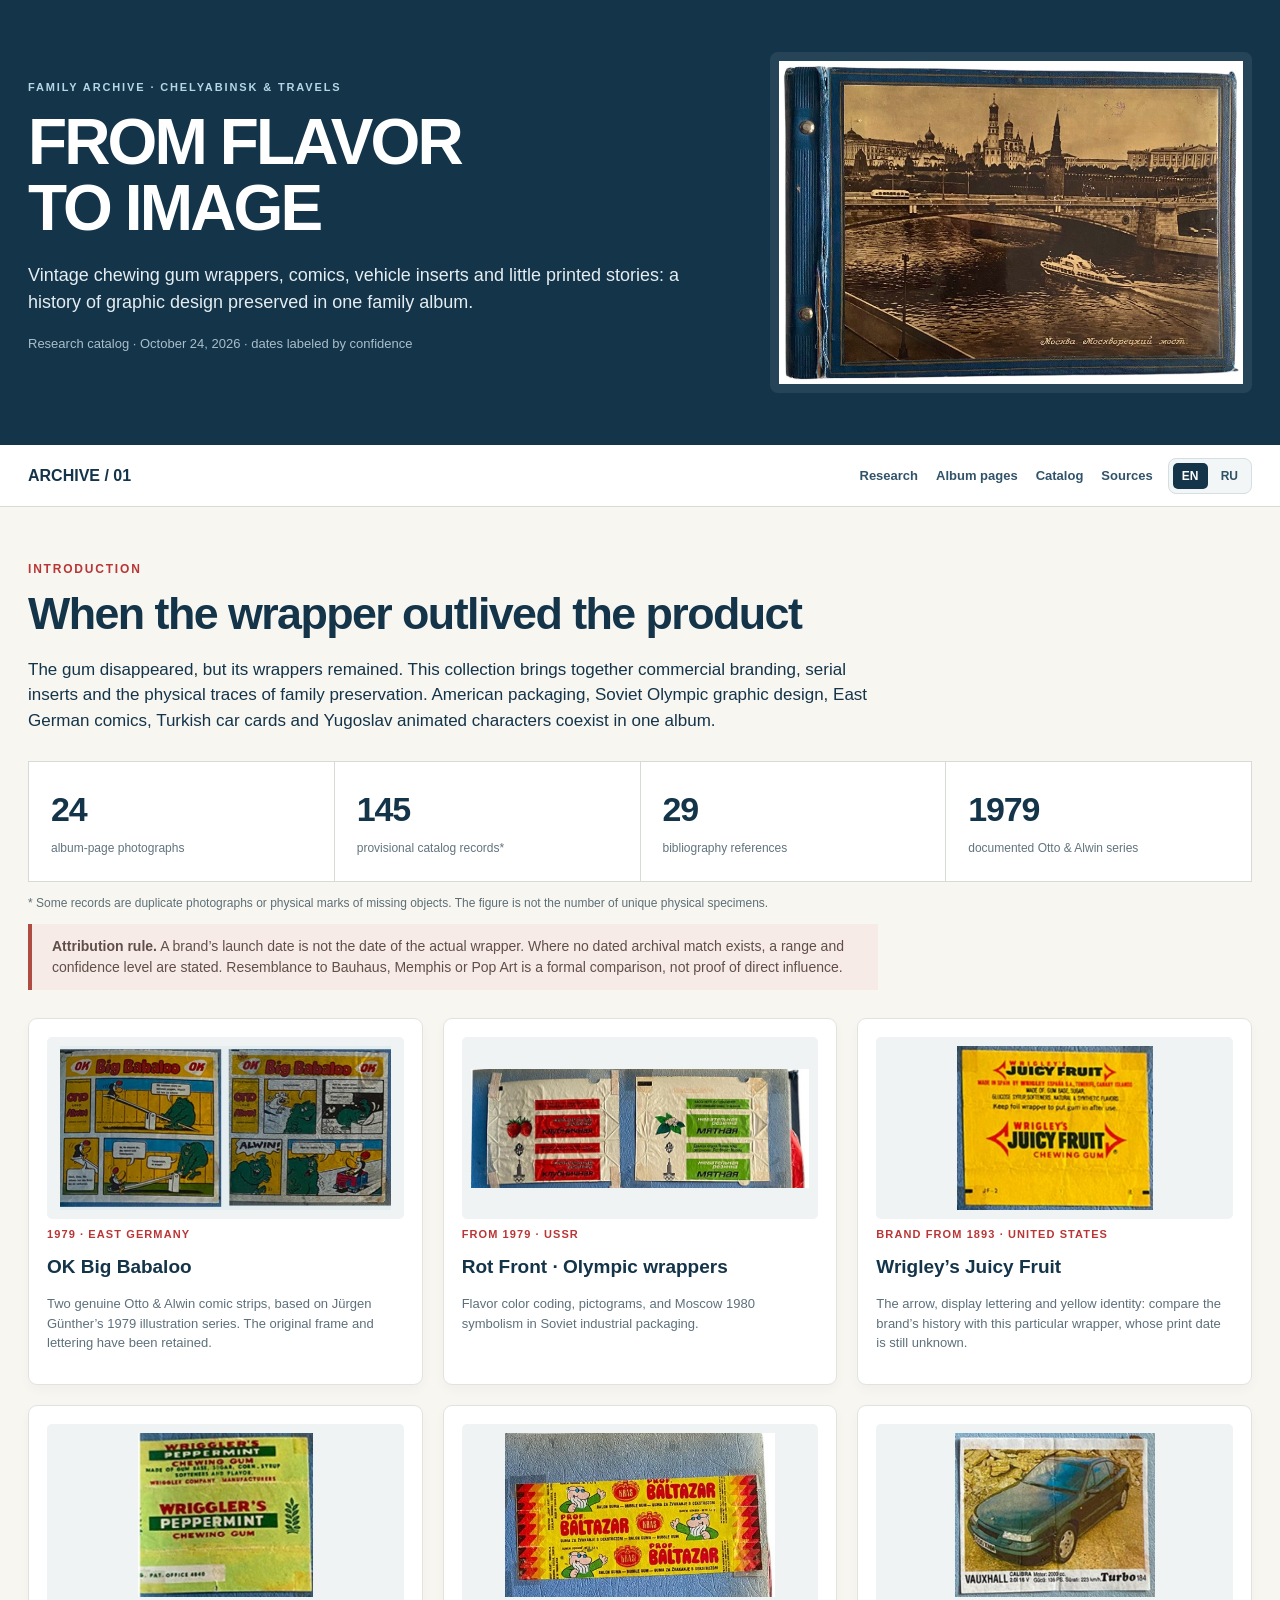
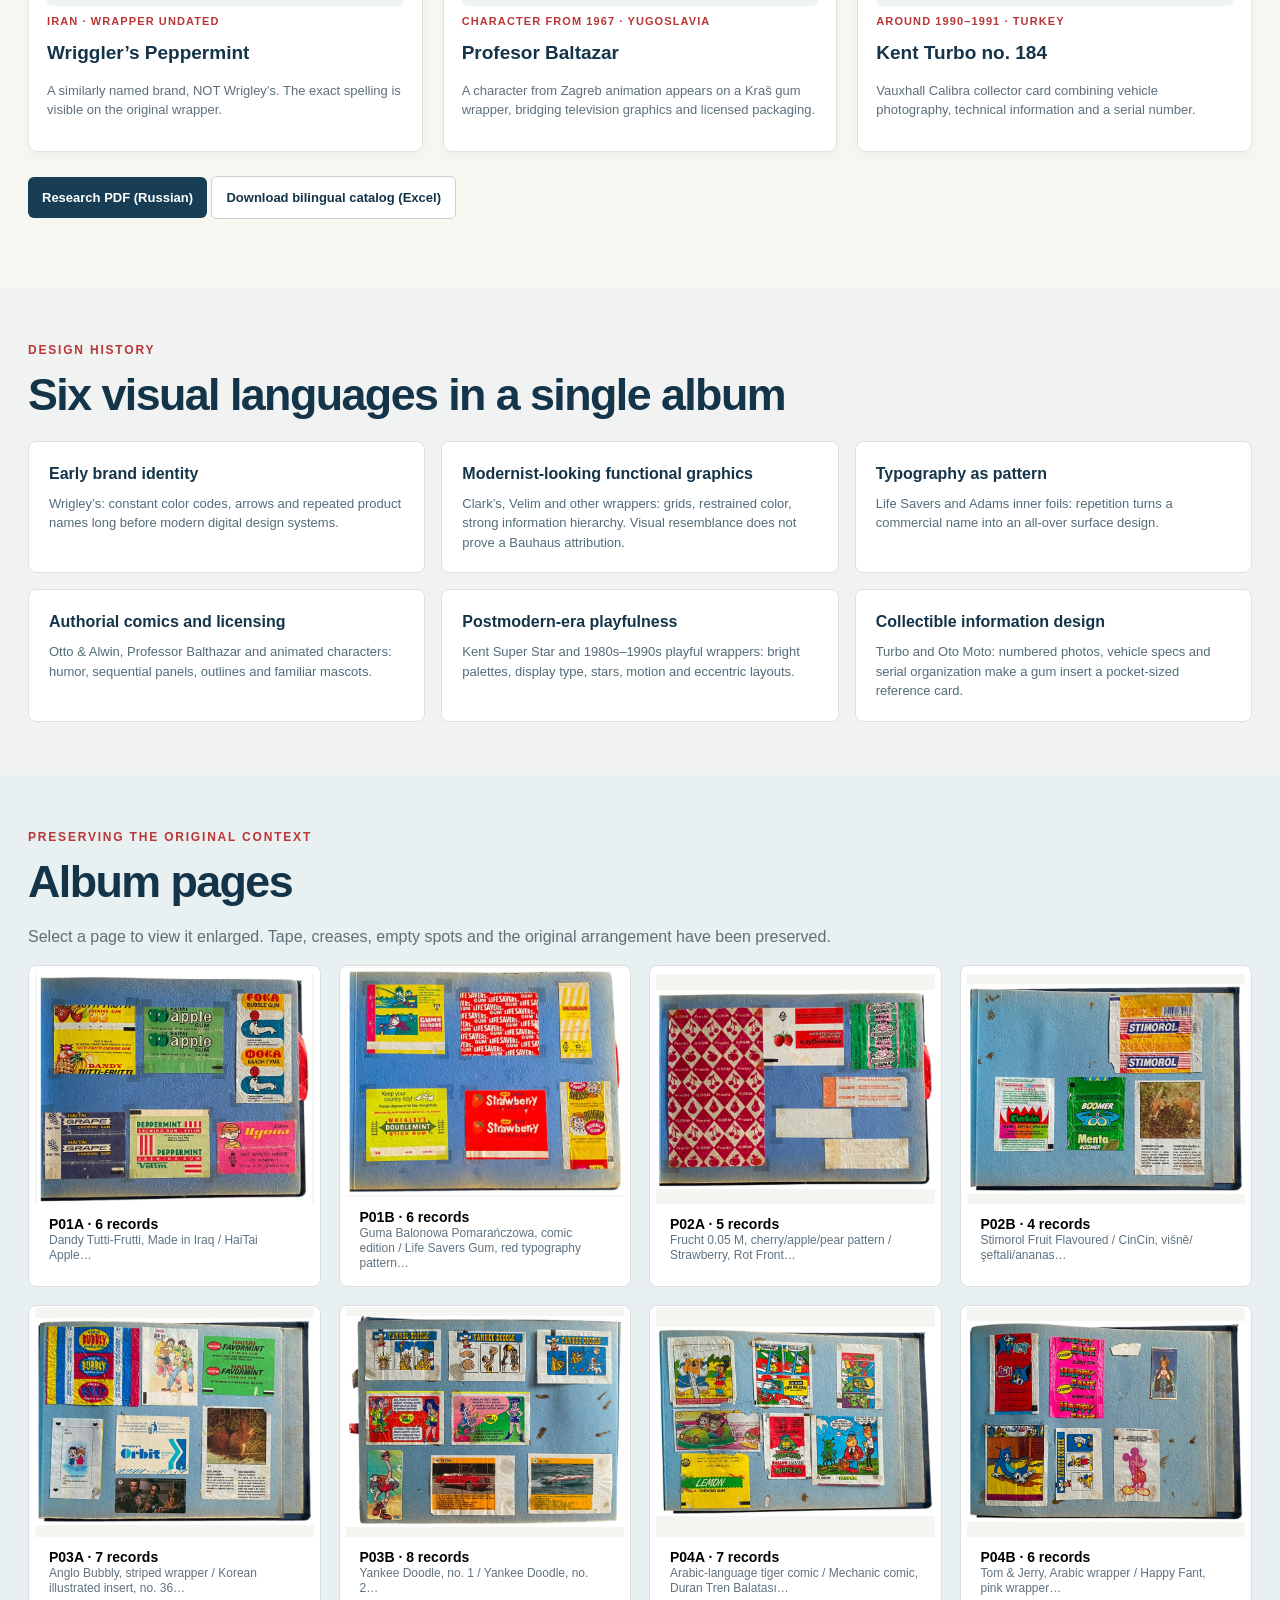
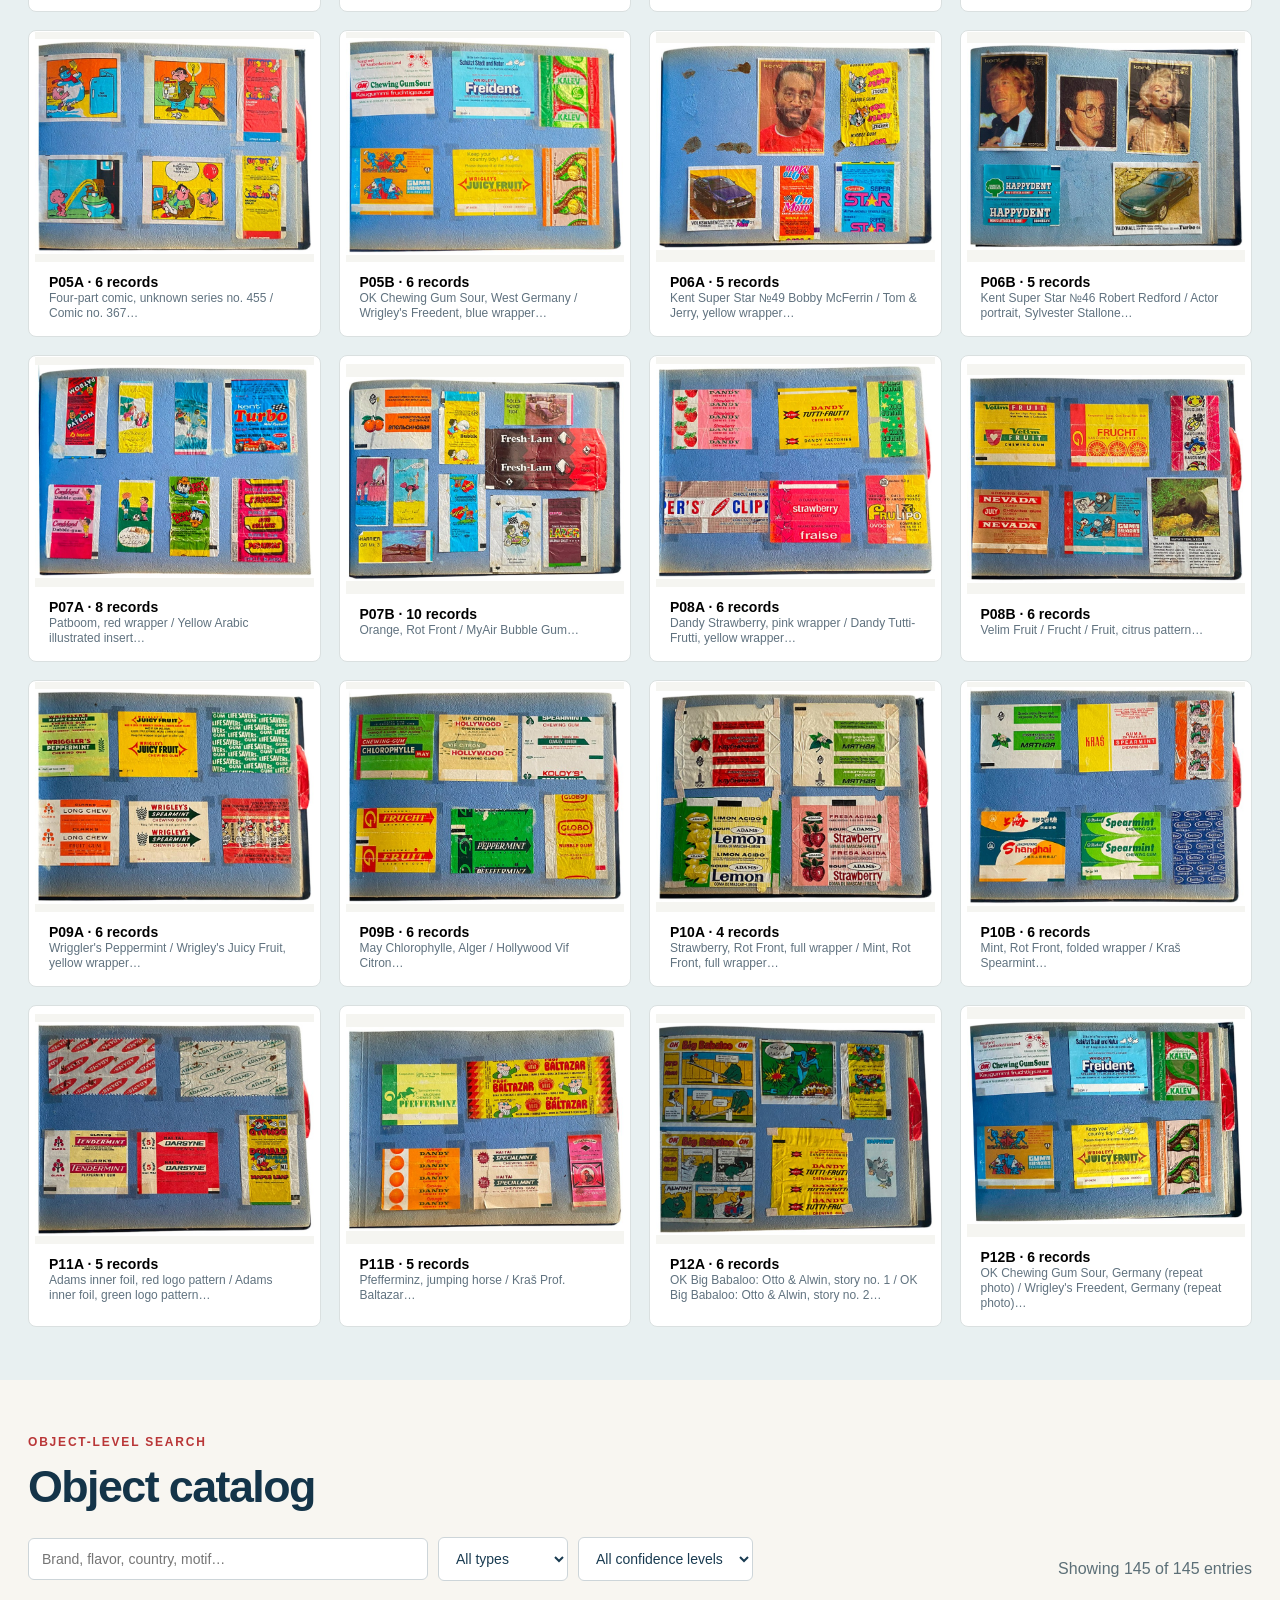
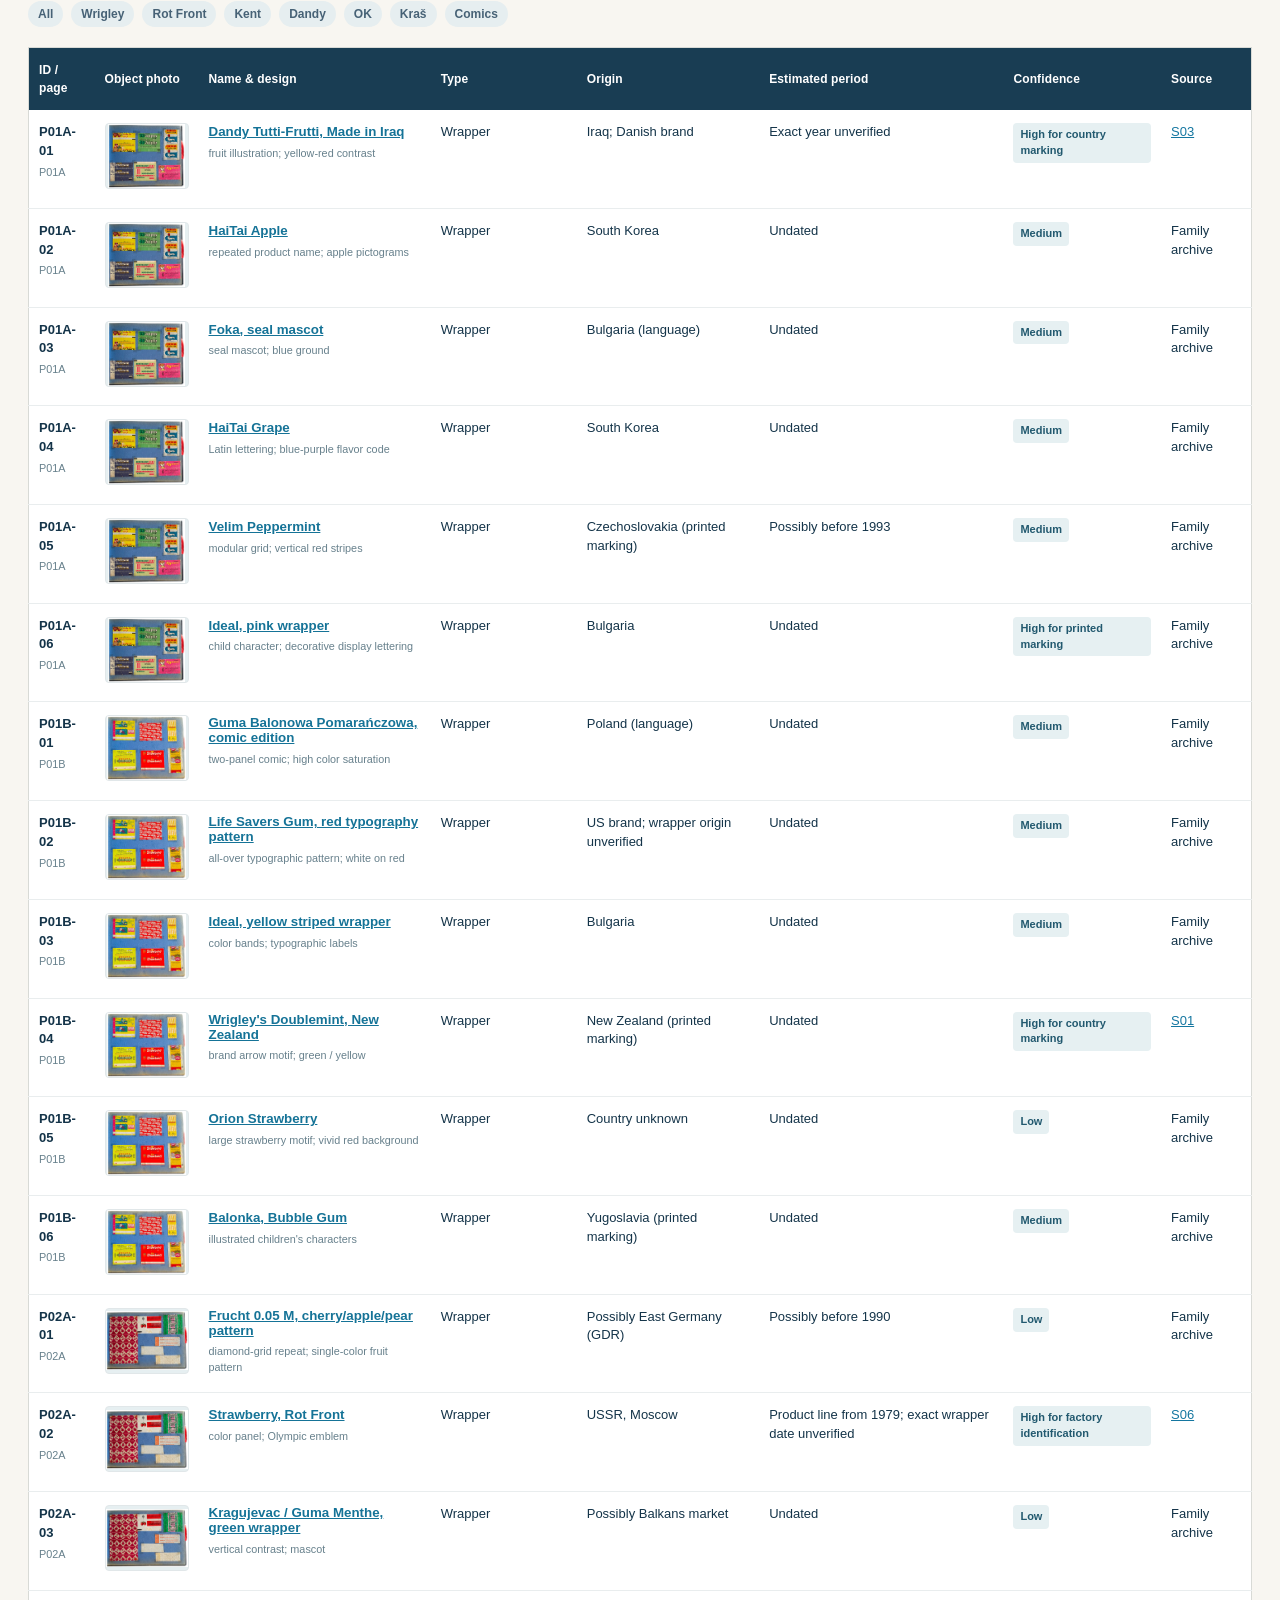
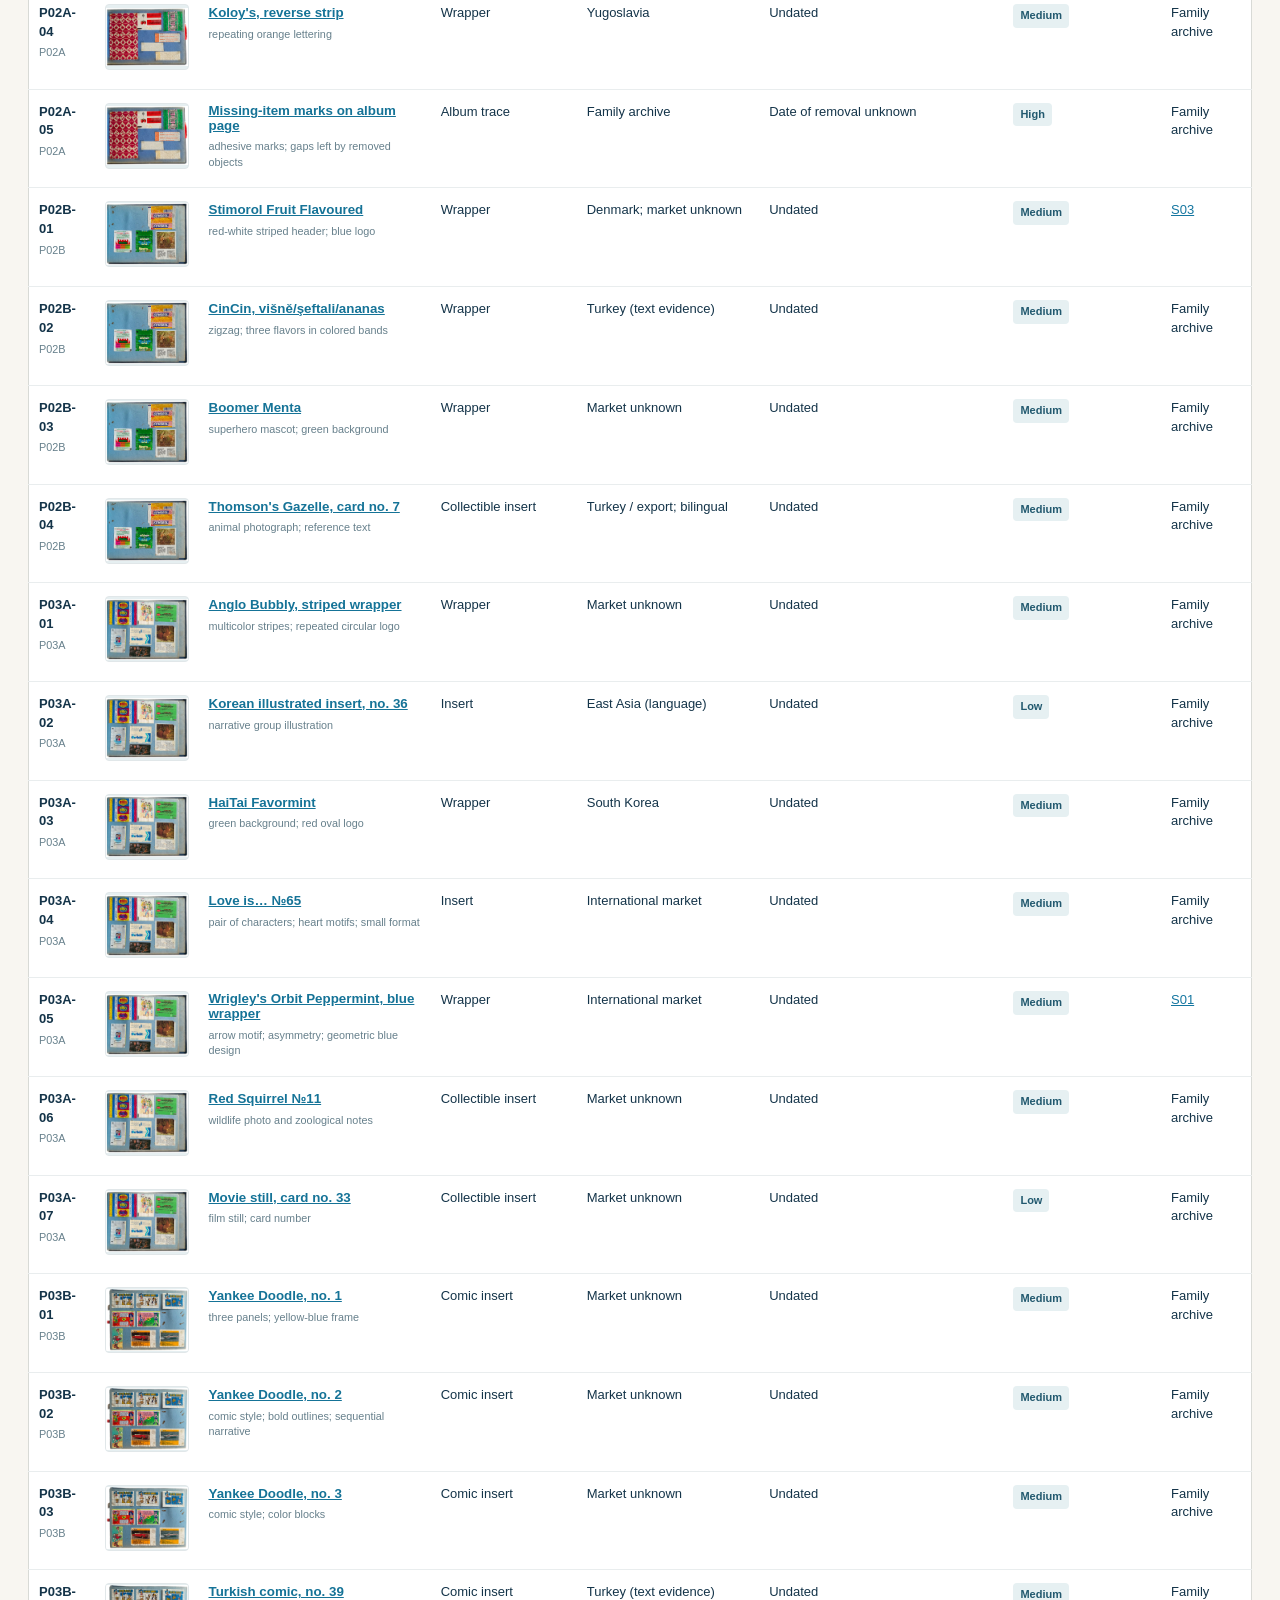
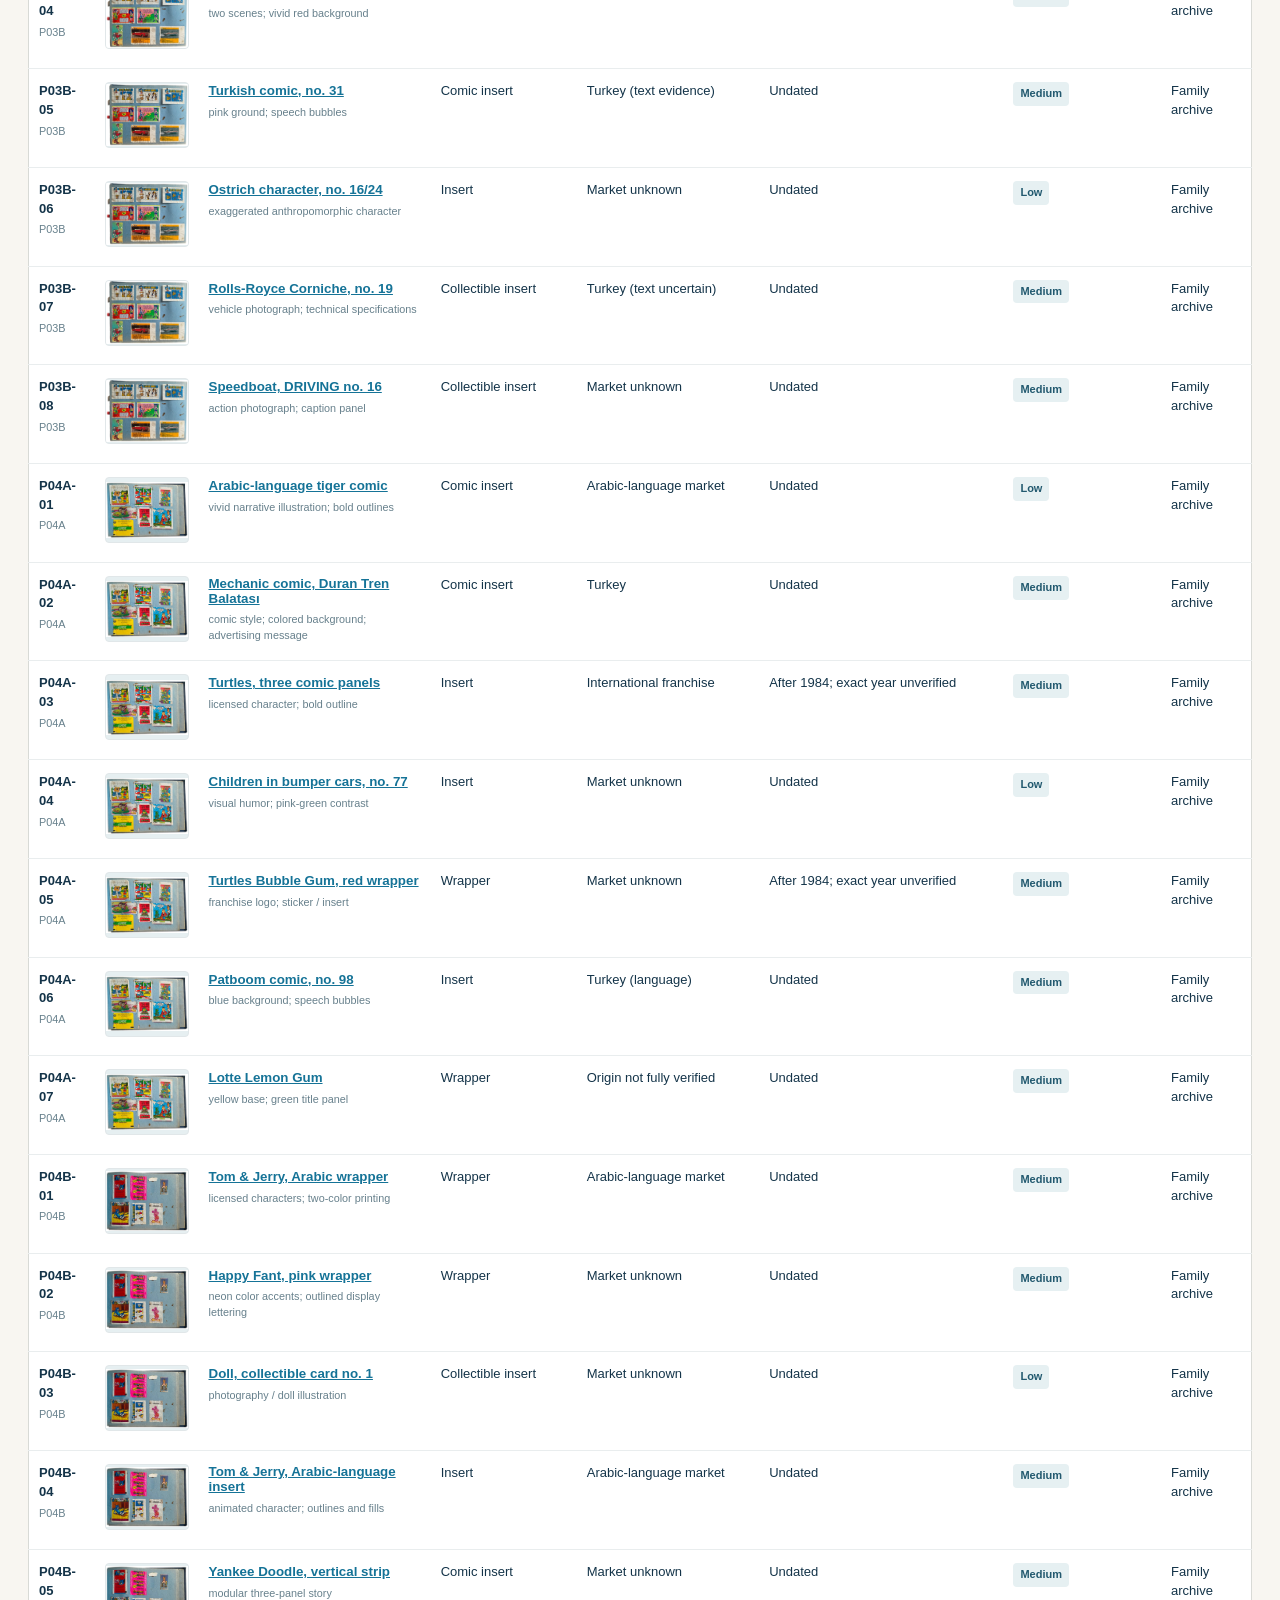
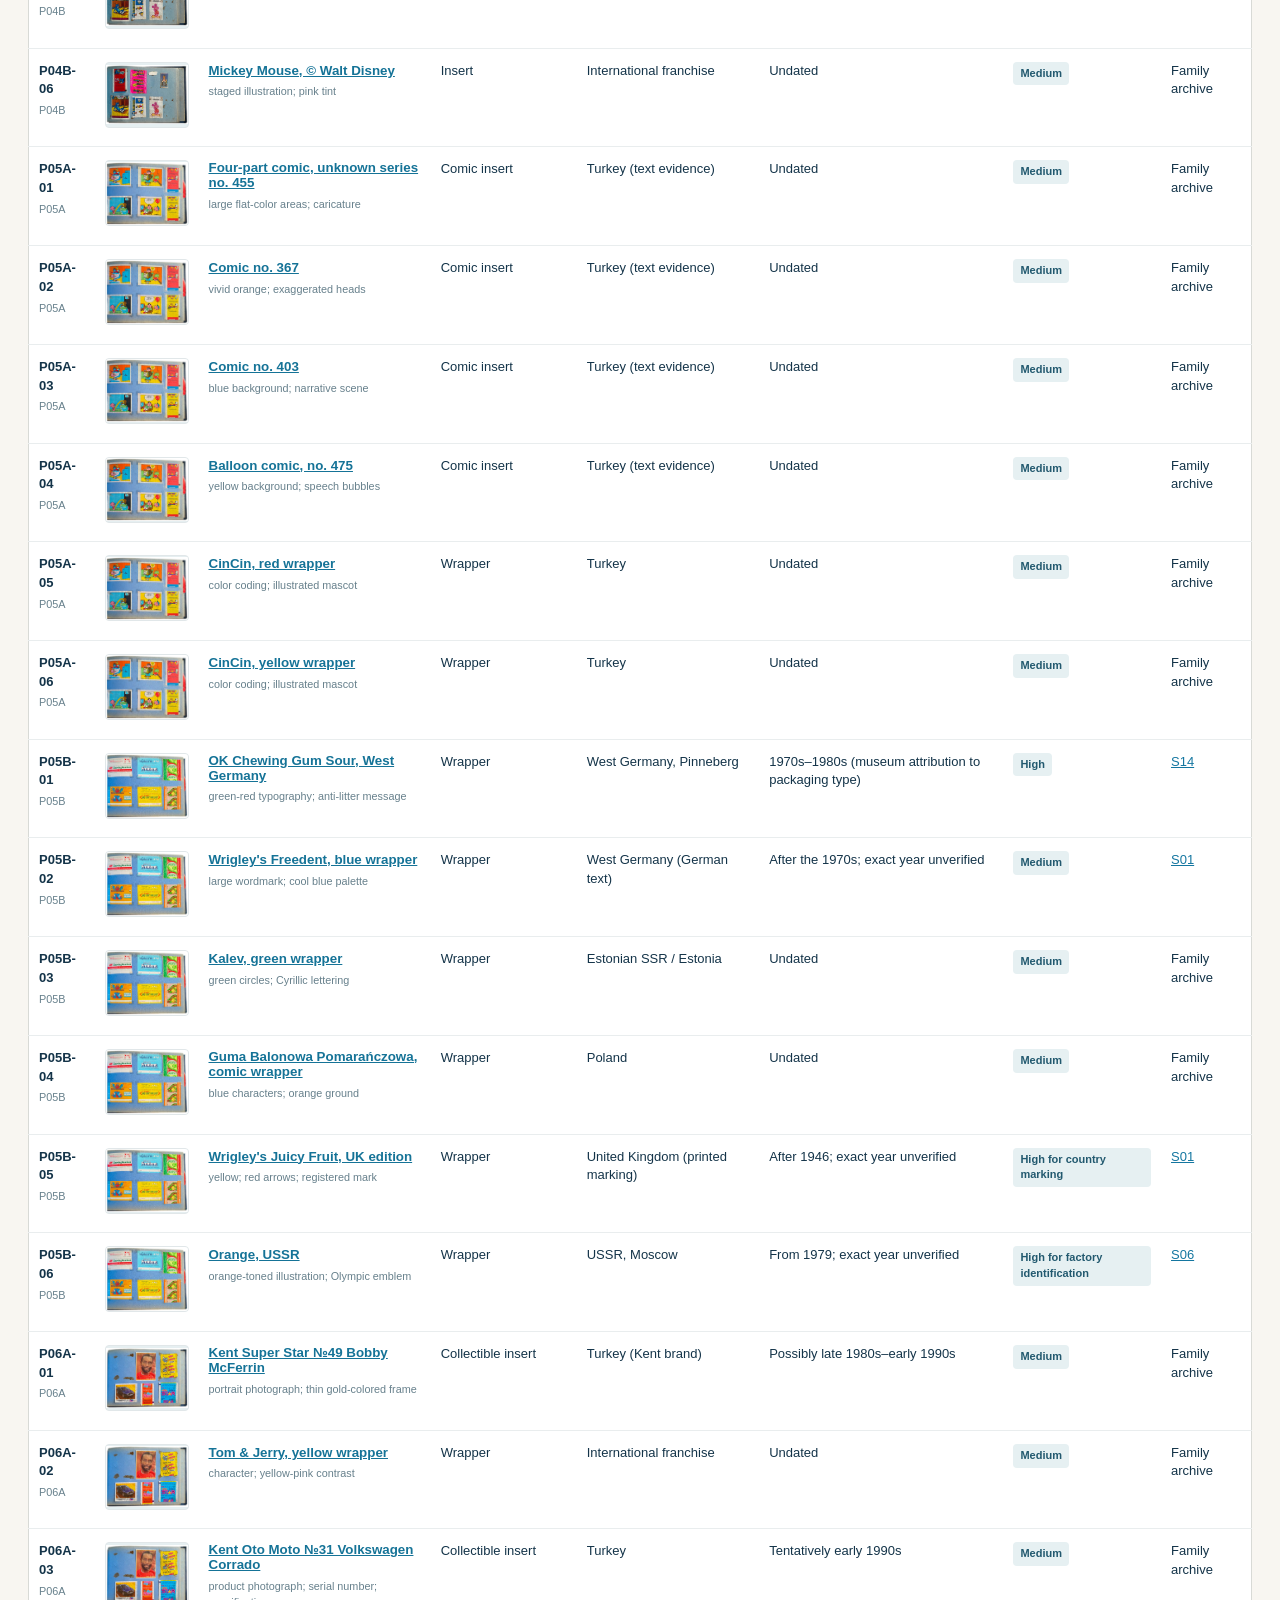
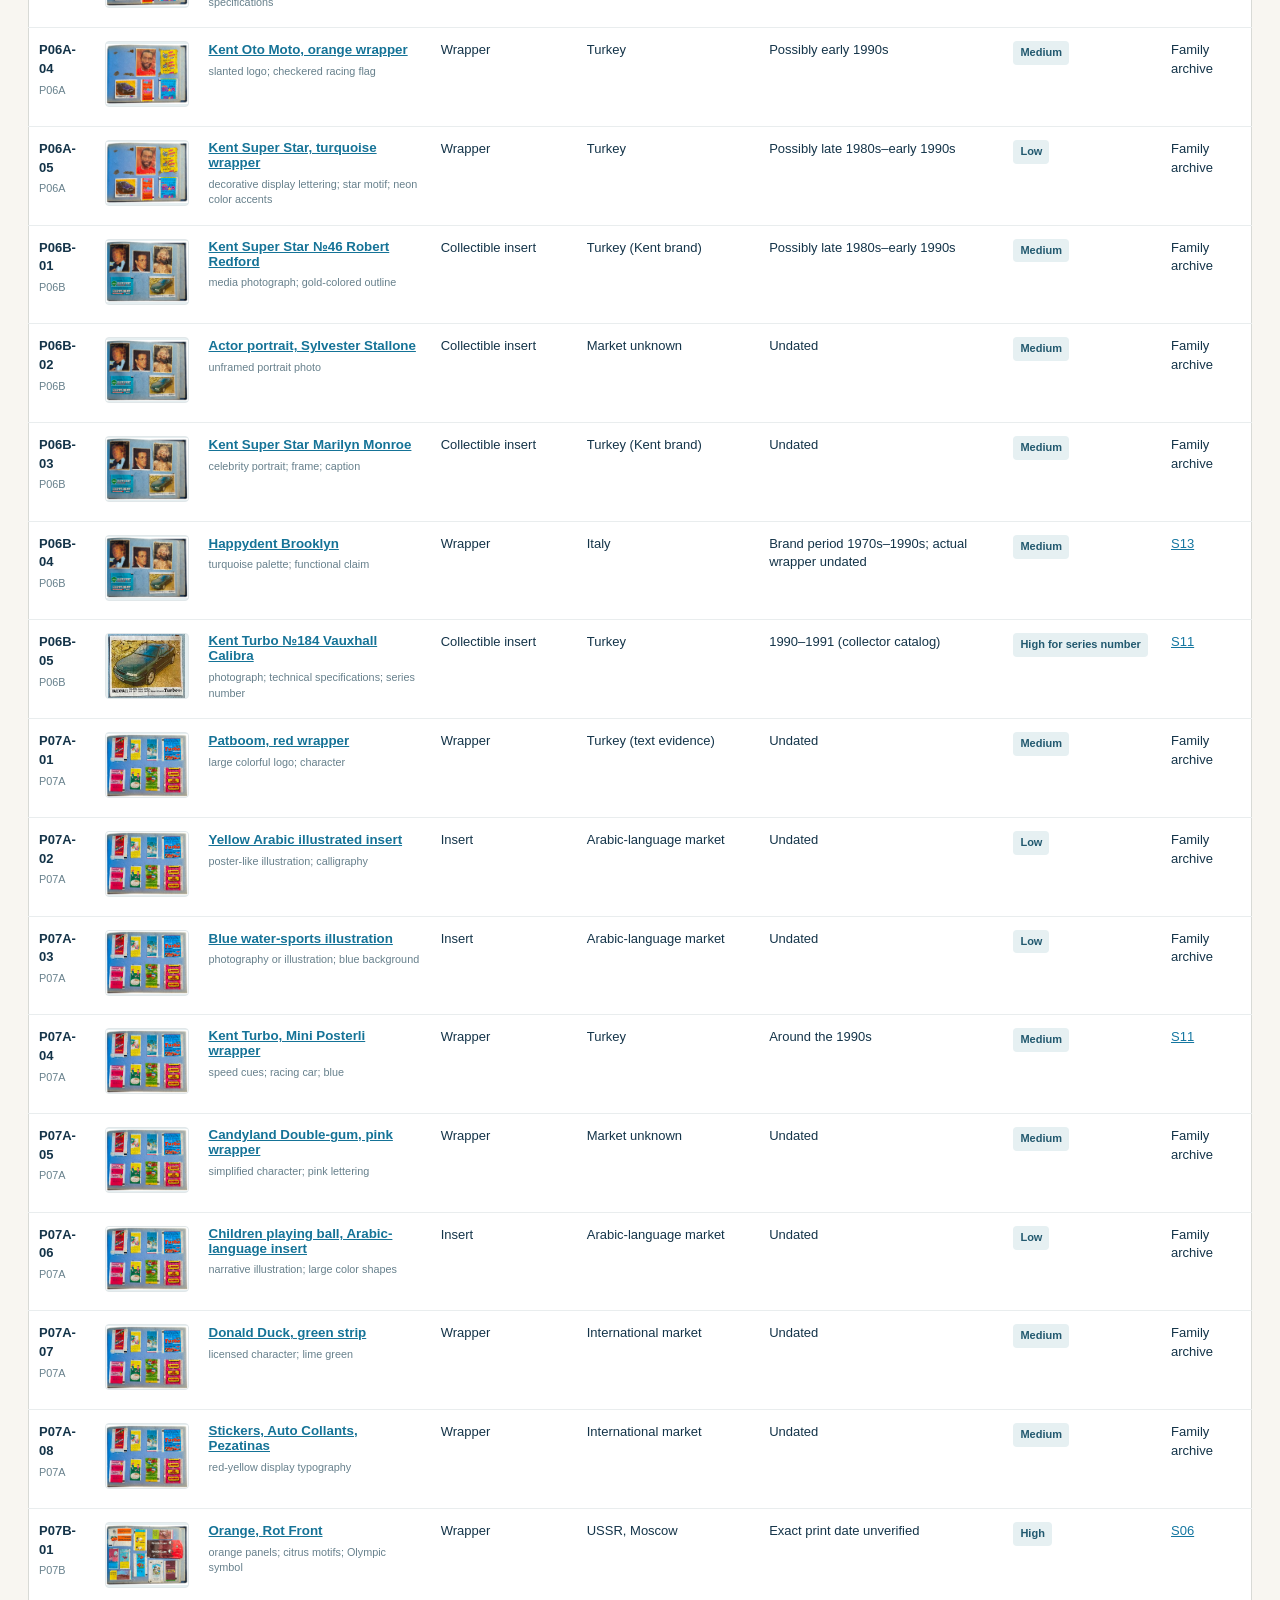
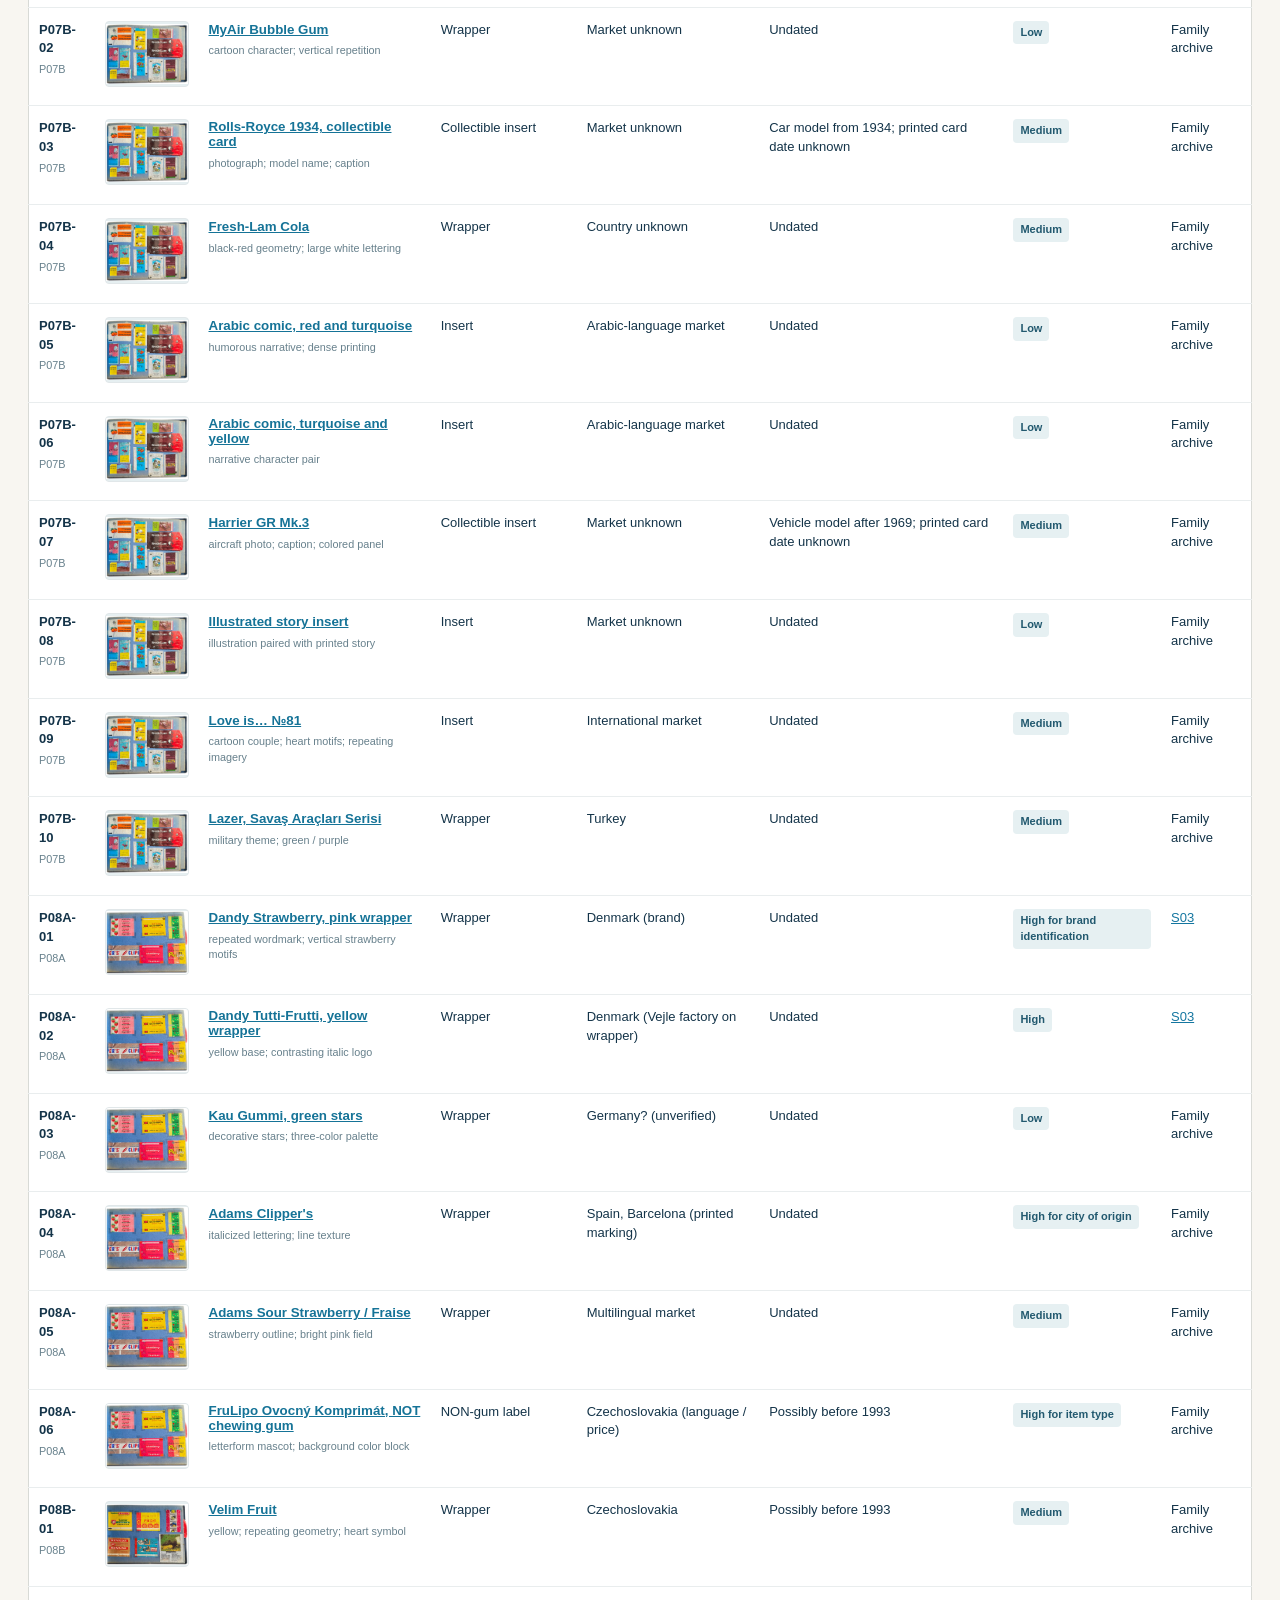
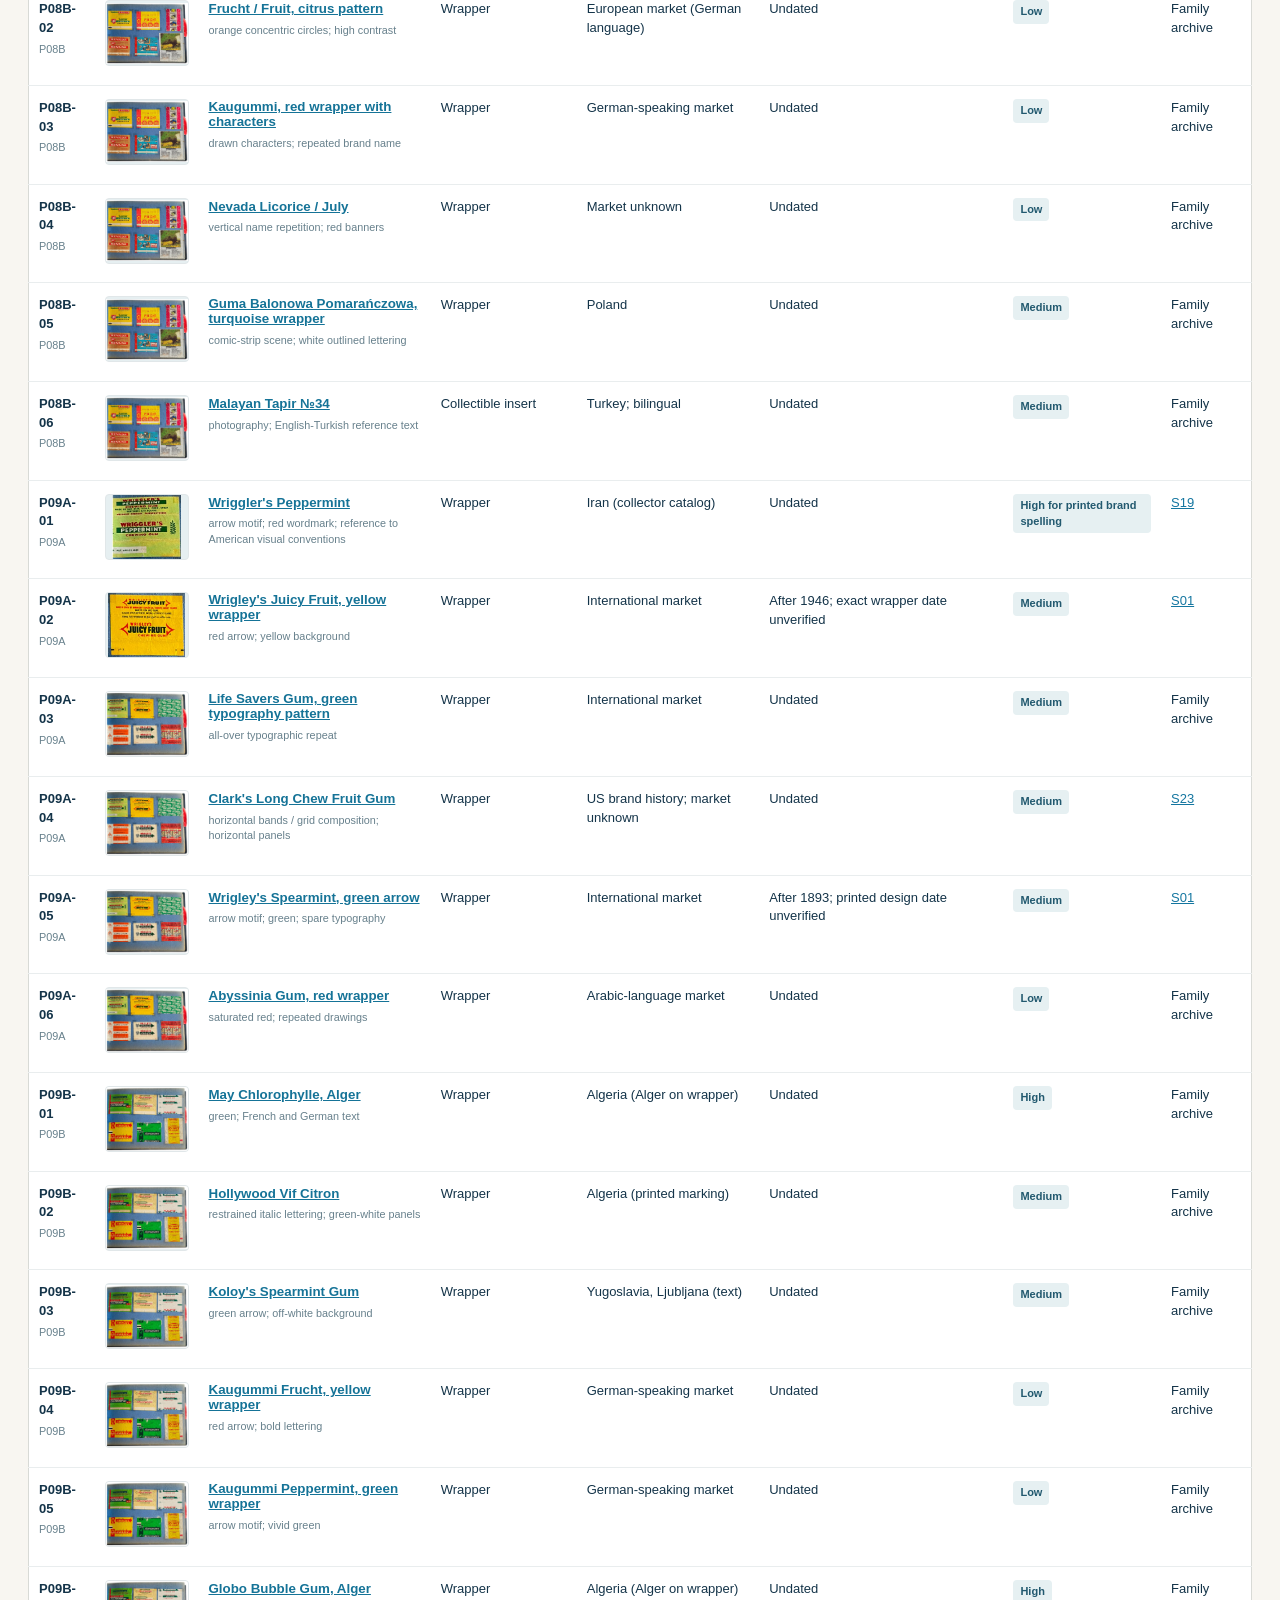
==== index.html @ 74381a90 "Publish direct GitHub Pages preview" ====
<!doctype html>
<html lang="en"><head><meta charset="utf-8"><meta name="viewport" content="width=device-width,initial-scale=1">
<meta name="color-scheme" content="light"><title>From Flavor to Image | Family Chewing Gum Archive</title>
<meta name="description" content="Bilingual visual archive of vintage chewing gum wrappers, comics and collector inserts, with 145 catalog entries and original family album scans.">
<link rel="stylesheet" href="assets/site.css"></head><body>
<header><div class="wrap headgrid"><div>
<div class="eyebrow" data-i18n="eyebrow">FAMILY ARCHIVE · CHELYABINSK & TRAVELS</div>
<h1 class="logo" data-i18n-html="heroTitle">FROM FLAVOR<br>TO IMAGE</h1>
<p class="lead" data-i18n="lead">Vintage chewing gum wrappers, comics, vehicle inserts and little printed stories: a history of graphic design preserved in one family album.</p>
<p class="tiny" data-i18n="heroNote">Research catalog · October 24, 2026 · dates labeled by confidence</p>
</div><img class="heroimage" src="assets/pages/cover.jpg" alt="Cover of a blue family album depicting an archival photograph of Moscow"></div></header>
<div class="nav"><div class="wrap navin"><strong class="brand" data-i18n="brand">ARCHIVE / 01</strong>
<div class="navmeta"><nav class="navlinks"><a href="#research" data-i18n="navResearch">Research</a><a href="#pages" data-i18n="navPages">Album pages</a><a href="#catalog" data-i18n="navCatalog">Catalog</a><a href="#sources" data-i18n="navSources">Sources</a></nav>
<div class="langswitch" role="group" aria-label="Language / Язык"><button type="button" data-lang="en" class="active" aria-pressed="true">EN</button><button type="button" data-lang="ru" aria-pressed="false">RU</button></div></div></div></div>
<main><section id="research" class="block"><div class="wrap">
<div class="subheading" data-i18n="introSmall">INTRODUCTION</div><h2 data-i18n="introTitle">When the wrapper outlived the product</h2>
<p class="intro" data-i18n="intro">The gum disappeared, but its wrappers remained. This collection brings together commercial branding, serial inserts and the physical traces of family preservation. American packaging, Soviet Olympic graphic design, East German comics, Turkish car cards and Yugoslav animated characters coexist in one album.</p>
<div class="stats"><div class="stat"><b>24</b><span data-i18n="statPages">album-page photographs</span></div><div class="stat"><b>145</b><span data-i18n="statItems">provisional catalog records*</span></div><div class="stat"><b>29</b><span data-i18n="statSources">bibliography references</span></div><div class="stat"><b>1979</b><span data-i18n="statYear">documented Otto & Alwin series</span></div></div>
<p class="muted" style="font-size:12px" data-i18n="statFoot">* Some records are duplicate photographs or physical marks of missing objects. The figure is not the number of unique physical specimens.</p>
<div class="alert"><b data-i18n="attributionHead">Attribution rule.</b> <span data-i18n="attribution">A brand's launch date is not the date of the actual wrapper. Where no dated archival match exists, a range and confidence level are stated. Resemblance to Bauhaus, Memphis or Pop Art is a formal comparison, not proof of direct influence.</span></div>
<div id="stories" class="storygrid"></div>
<p style="margin-top:24px"><a class="button" href="Issledovanie_zhvachki.pdf" download data-i18n="downloadResearch">Research PDF (Russian)</a> <a class="button ghost" href="Katalog_zhevatelnyh_rezinok.xlsx" download data-i18n="downloadWorkbook">Download bilingual catalog (Excel)</a></p>
</div></section>
<section id="design" class="block" style="background:#f0f3f1"><div class="wrap"><div class="subheading" data-i18n="designSmall">DESIGN HISTORY</div><h2 data-i18n="designTitle">Six visual languages in a single album</h2><div class="designgrid" id="designGrid"></div></div></section>
<section id="pages" class="block" style="background:#e8f0f1"><div class="wrap"><div class="subheading" data-i18n="pagesSmall">PRESERVING THE ORIGINAL CONTEXT</div><h2 data-i18n="pagesTitle">Album pages</h2><p class="muted" data-i18n="pagesDesc">Select a page to view it enlarged. Tape, creases, empty spots and the original arrangement have been preserved.</p><div id="pageList" class="pages"></div></div></section>
<section id="catalog" class="block"><div class="wrap"><div class="subheading" data-i18n="catalogSmall">OBJECT-LEVEL SEARCH</div><h2 data-i18n="catalogTitle">Object catalog</h2>
<div class="bar"><div class="tools"><input type="search" id="query" placeholder="Brand, flavor, country, motif…" aria-label="Search the catalog">
<select id="type" aria-label="Object category"><option value="" data-i18n="typeAll">All types</option><option value="wrapper" data-i18n="typeWrapper">Wrappers</option><option value="insert" data-i18n="typeInsert">Inserts</option><option value="label" data-i18n="typeLabel">Labels</option><option value="trace" data-i18n="typeTrace">Album traces</option></select>
<select id="conf" aria-label="Attribution confidence"><option value="" data-i18n="confidenceAll">All confidence levels</option><option value="High" data-i18n="confidenceHigh">High</option><option value="Medium" data-i18n="confidenceMedium">Medium</option><option value="Low" data-i18n="confidenceLow">Low</option></select>
</div><div class="muted" id="counter" aria-live="polite"></div></div>
<div id="quickfilters" class="filterrow"></div>
<div style="overflow-x:auto"><table class="catalog"><thead><tr><th data-i18n="thId">ID / page</th><th class="thumbcol" data-i18n="thPhoto">Object photo</th><th data-i18n="thName">Name & design</th><th data-i18n="thType">Type</th><th data-i18n="thOrigin">Origin</th><th data-i18n="thPeriod">Estimated period</th><th data-i18n="thConfidence">Confidence</th><th data-i18n="thSources">Source</th></tr></thead><tbody id="rows"></tbody></table></div>
<p class="muted" style="font-size:12px" data-i18n="catalogFoot">Dating is based on printed markings, documented series, and reference collections. Click a thumbnail to inspect a cropped object where available, or its original album page.</p>
</div></section>
<section id="sources" class="block" style="background:#eef3f3"><div class="wrap"><div class="subheading" data-i18n="sourcesSmall">DOCUMENTATION</div><h2 data-i18n="sourcesTitle">Sources and verification</h2><p class="intro" data-i18n="sourcesIntro">Links are provided for independently checking brand history, design movements and individual series. The original album remains the primary evidence for the objects themselves.</p><ol class="sources" id="sourceList"></ol></div></section></main>
<footer class="foot"><div class="wrap"><b data-i18n="footerTitle">FROM FLAVOR TO IMAGE · FAMILY ARCHIVE</b><p data-i18n="footerText">The physical album is preserved in its original order. Images have been cropped faithfully from archival photos; no lettering or historical details were redrawn.</p></div></footer>
<div class="modal" id="modal" role="dialog" aria-modal="true" aria-hidden="true" aria-labelledby="modalTitle"><div class="modalbox"><div class="modaltop"><button type="button" id="prev" aria-label="Previous">←</button><span id="modalTitle"></span><button type="button" id="next" aria-label="Next">→</button><button type="button" id="closeModal" data-i18n="close">Close ×</button></div><img id="modalImage" src="assets/pages/cover.jpg" alt=""><figcaption id="modalCaption"></figcaption></div></div>
<script type="application/json" id="catalogData">[{"id":"P01A-01","page":"P01A","item_no":1,"title":"Dandy Tutti-Frutti, Made in Iraq","kind":"обёртка","country":"Ирак; датская марка","brand_since":"1939 (марка)","date_range":"точный год не установлен","confidence":"высокая для страны","design_features":"фруктовая иллюстрация; контраст жёлтого и красного","source_ids":"S03,S25","notes":"На самом предмете читается National Confectionery Products Co. W.L.L.","image":"assets/pages/P01A.jpg","title_en":"Dandy Tutti-Frutti, Made in Iraq","kind_en":"Wrapper","country_en":"Iraq; Danish brand","brand_since_en":"1939 (brand)","date_range_en":"Exact year unverified","confidence_en":"High for country marking","design_features_en":"fruit illustration; yellow-red contrast","notes_en":"For historical wording and provenance, see the original photographed object and source references."},{"id":"P01A-02","page":"P01A","item_no":2,"title":"HaiTai Apple","kind":"обёртка","country":"Южная Корея","brand_since":"не установлено","date_range":"не установлен","confidence":"средняя","design_features":"дублирование названия; пиктограммы яблок","source_ids":"S29","notes":"Проверить оборотную сторону","image":"assets/pages/P01A.jpg","title_en":"HaiTai Apple","kind_en":"Wrapper","country_en":"South Korea","brand_since_en":"Unverified","date_range_en":"Undated","confidence_en":"Medium","design_features_en":"repeated product name; apple pictograms","notes_en":"For historical wording and provenance, see the original photographed object and source references."},{"id":"P01A-03","page":"P01A","item_no":3,"title":"«Фока», тюлень","kind":"обёртка","country":"Болгария (язык)","brand_since":"не установлено","date_range":"не установлен","confidence":"средняя","design_features":"маскот-тюлень; голубая подложка","source_ids":"S29","notes":"Кириллица «балон гума», производитель неясен","image":"assets/pages/P01A.jpg","title_en":"Foka, seal mascot","kind_en":"Wrapper","country_en":"Bulgaria (language)","brand_since_en":"Unverified","date_range_en":"Undated","confidence_en":"Medium","design_features_en":"seal mascot; blue ground","notes_en":"For historical wording and provenance, see the original photographed object and source references."},{"id":"P01A-04","page":"P01A","item_no":4,"title":"HaiTai Grape","kind":"обёртка","country":"Южная Корея","brand_since":"не установлено","date_range":"не установлен","confidence":"средняя","design_features":"латиница; сине-фиолетовый цвет вкуса","source_ids":"S29","notes":"Нет проверенной даты серии","image":"assets/pages/P01A.jpg","title_en":"HaiTai Grape","kind_en":"Wrapper","country_en":"South Korea","brand_since_en":"Unverified","date_range_en":"Undated","confidence_en":"Medium","design_features_en":"Latin lettering; blue-purple flavor code","notes_en":"For historical wording and provenance, see the original photographed object and source references."},{"id":"P01A-05","page":"P01A","item_no":5,"title":"Velim Peppermint","kind":"обёртка","country":"Чехословакия (маркировка)","brand_since":"не установлено","date_range":"до 1993?","confidence":"средняя","design_features":"модульная сетка; красные вертикальные полосы","source_ids":"S29","notes":"Made in Czechoslovakia на экземпляре","image":"assets/pages/P01A.jpg","title_en":"Velim Peppermint","kind_en":"Wrapper","country_en":"Czechoslovakia (printed marking)","brand_since_en":"Unverified","date_range_en":"Possibly before 1993","confidence_en":"Medium","design_features_en":"modular grid; vertical red stripes","notes_en":"For historical wording and provenance, see the original photographed object and source references."},{"id":"P01A-06","page":"P01A","item_no":6,"title":"«Идеал», розовая","kind":"обёртка","country":"Болгария","brand_since":"не установлено","date_range":"не установлен","confidence":"высокая для маркировки","design_features":"персонаж ребёнка; декоративный шрифт","source_ids":"S29","notes":"Читается ХВП «Христо Ников», цена в левах","image":"assets/pages/P01A.jpg","title_en":"Ideal, pink wrapper","kind_en":"Wrapper","country_en":"Bulgaria","brand_since_en":"Unverified","date_range_en":"Undated","confidence_en":"High for printed marking","design_features_en":"child character; decorative display lettering","notes_en":"For historical wording and provenance, see the original photographed object and source references."},{"id":"P01B-01","page":"P01B","item_no":1,"title":"Guma Balonowa Pomarańczowa, комикс","kind":"обёртка","country":"Польша (язык)","brand_since":"не установлено","date_range":"не установлен","confidence":"средняя","design_features":"двухкадровый комикс; высокая насыщенность","source_ids":"S29","notes":"Читается польское обозначение вкуса","image":"assets/pages/P01B.jpg","title_en":"Guma Balonowa Pomarańczowa, comic edition","kind_en":"Wrapper","country_en":"Poland (language)","brand_since_en":"Unverified","date_range_en":"Undated","confidence_en":"Medium","design_features_en":"two-panel comic; high color saturation","notes_en":"For historical wording and provenance, see the original photographed object and source references."},{"id":"P01B-02","page":"P01B","item_no":2,"title":"Life Savers Gum, красный паттерн","kind":"обёртка","country":"США, бренд; страна экземпляра неясна","brand_since":"не установлено","date_range":"не установлен","confidence":"средняя","design_features":"all-over typographic pattern; белый на красном","source_ids":"S29","notes":"Повторённое название без центрального логотипа","image":"assets/pages/P01B.jpg","title_en":"Life Savers Gum, red typography pattern","kind_en":"Wrapper","country_en":"US brand; wrapper origin unverified","brand_since_en":"Unverified","date_range_en":"Undated","confidence_en":"Medium","design_features_en":"all-over typographic pattern; white on red","notes_en":"For historical wording and provenance, see the original photographed object and source references."},{"id":"P01B-03","page":"P01B","item_no":3,"title":"«Идеал», жёлтая полосатая","kind":"обёртка","country":"Болгария","brand_since":"не установлено","date_range":"не установлен","confidence":"средняя","design_features":"цветовые полосы; типографическая маркировка","source_ids":"S29","notes":"Проверить фабрику","image":"assets/pages/P01B.jpg","title_en":"Ideal, yellow striped wrapper","kind_en":"Wrapper","country_en":"Bulgaria","brand_since_en":"Unverified","date_range_en":"Undated","confidence_en":"Medium","design_features_en":"color bands; typographic labels","notes_en":"For historical wording and provenance, see the original photographed object and source references."},{"id":"P01B-04","page":"P01B","item_no":4,"title":"Wrigley's Doublemint, New Zealand","kind":"обёртка","country":"Новая Зеландия (маркировка)","brand_since":"1893/1914 (марки)","date_range":"не установлен","confidence":"высокая для страны","design_features":"фирменная стрелка; зелёный / жёлтый","source_ids":"S01","notes":"Made in New Zealand напечатано на обёртке","image":"assets/pages/P01B.jpg","title_en":"Wrigley's Doublemint, New Zealand","kind_en":"Wrapper","country_en":"New Zealand (printed marking)","brand_since_en":"1893 / 1914 (brand launches)","date_range_en":"Undated","confidence_en":"High for country marking","design_features_en":"brand arrow motif; green / yellow","notes_en":"For historical wording and provenance, see the original photographed object and source references."},{"id":"P01B-05","page":"P01B","item_no":5,"title":"Orion Strawberry","kind":"обёртка","country":"страна не установлена","brand_since":"не установлено","date_range":"не установлен","confidence":"низкая","design_features":"крупная клубника; яркий красный фон","source_ids":"S29","notes":"Строка NEW ORION, отдельная атрибуция нужна","image":"assets/pages/P01B.jpg","title_en":"Orion Strawberry","kind_en":"Wrapper","country_en":"Country unknown","brand_since_en":"Unverified","date_range_en":"Undated","confidence_en":"Low","design_features_en":"large strawberry motif; vivid red background","notes_en":"For historical wording and provenance, see the original photographed object and source references."},{"id":"P01B-06","page":"P01B","item_no":6,"title":"Balonka, Bubble Gum","kind":"обёртка","country":"Югославия (маркировка)","brand_since":"не установлено","date_range":"не установлен","confidence":"средняя","design_features":"рисованная детская персонажная графика","source_ids":"S29","notes":"Made in Jugoslavia на обёртке","image":"assets/pages/P01B.jpg","title_en":"Balonka, Bubble Gum","kind_en":"Wrapper","country_en":"Yugoslavia (printed marking)","brand_since_en":"Unverified","date_range_en":"Undated","confidence_en":"Medium","design_features_en":"illustrated children's characters","notes_en":"For historical wording and provenance, see the original photographed object and source references."},{"id":"P02A-01","page":"P02A","item_no":1,"title":"Frucht 0,05 M, вишня/яблоко/груша","kind":"обёртка","country":"предположительно ГДР","brand_since":"не установлено","date_range":"до 1990?","confidence":"низкая","design_features":"ромбический повтор; монохромный фруктовый паттерн","source_ids":"S29","notes":"Обозначение 0,05 M не доказывает страну без иных надписей","image":"assets/pages/P02A.jpg","title_en":"Frucht 0.05 M, cherry/apple/pear pattern","kind_en":"Wrapper","country_en":"Possibly East Germany (GDR)","brand_since_en":"Unverified","date_range_en":"Possibly before 1990","confidence_en":"Low","design_features_en":"diamond-grid repeat; single-color fruit pattern","notes_en":"For historical wording and provenance, see the original photographed object and source references."},{"id":"P02A-02","page":"P02A","item_no":2,"title":"«Клубничная», «Рот Фронт»","kind":"обёртка","country":"СССР, Москва","brand_since":"1979 (линия фабрики)","date_range":"с 1979; дата экземпляра не установлена","confidence":"высокая для фабрики","design_features":"цветовая плашка; эмблема Олимпиады","source_ids":"S06,S07,S08","notes":"Читается фабрика «Рот Фронт», Москва","image":"assets/pages/P02A.jpg","title_en":"Strawberry, Rot Front","kind_en":"Wrapper","country_en":"USSR, Moscow","brand_since_en":"1979 (factory product line)","date_range_en":"Product line from 1979; exact wrapper date unverified","confidence_en":"High for factory identification","design_features_en":"color panel; Olympic emblem","notes_en":"For historical wording and provenance, see the original photographed object and source references."},{"id":"P02A-03","page":"P02A","item_no":3,"title":"Kragujevac / Guma Menthe, зелёная","kind":"обёртка","country":"рынок Балкан (вероятно)","brand_since":"не установлено","date_range":"не установлен","confidence":"низкая","design_features":"вертикальный контраст; маскот","source_ids":"S29","notes":"Нужен макроснимок производителя","image":"assets/pages/P02A.jpg","title_en":"Kragujevac / Guma Menthe, green wrapper","kind_en":"Wrapper","country_en":"Possibly Balkans market","brand_since_en":"Unverified","date_range_en":"Undated","confidence_en":"Low","design_features_en":"vertical contrast; mascot","notes_en":"For historical wording and provenance, see the original photographed object and source references."},{"id":"P02A-04","page":"P02A","item_no":4,"title":"Koloy's, оборотная полоса","kind":"обёртка","country":"Югославия","brand_since":"не установлено","date_range":"не установлен","confidence":"средняя","design_features":"оранжевые повторяющиеся надписи","source_ids":"S29","notes":"На фрагменте различим Koloy's","image":"assets/pages/P02A.jpg","title_en":"Koloy's, reverse strip","kind_en":"Wrapper","country_en":"Yugoslavia","brand_since_en":"Unverified","date_range_en":"Undated","confidence_en":"Medium","design_features_en":"repeating orange lettering","notes_en":"For historical wording and provenance, see the original photographed object and source references."},{"id":"P02A-05","page":"P02A","item_no":5,"title":"Пустые следы от предметов","kind":"след альбома","country":"личный архив","brand_since":"не установлено","date_range":"дата удаления неизвестна","confidence":"высокая","design_features":"следы клея; пропуски в композиции","source_ids":"S29","notes":"Каталожная запись не является отдельной жвачкой","image":"assets/pages/P02A.jpg","title_en":"Missing-item marks on album page","kind_en":"Album trace","country_en":"Family archive","brand_since_en":"Unverified","date_range_en":"Date of removal unknown","confidence_en":"High","design_features_en":"adhesive marks; gaps left by removed objects","notes_en":"For historical wording and provenance, see the original photographed object and source references."},{"id":"P02B-01","page":"P02B","item_no":1,"title":"Stimorol Fruit Flavoured","kind":"обёртка","country":"Дания; рынок неясен","brand_since":"1956","date_range":"не установлен","confidence":"средняя","design_features":"красно-белая полосатая шапка; синий логотип","source_ids":"S03","notes":"На фрагменте штрихкод; бренд с 1956","image":"assets/pages/P02B.jpg","title_en":"Stimorol Fruit Flavoured","kind_en":"Wrapper","country_en":"Denmark; market unknown","brand_since_en":"1956","date_range_en":"Undated","confidence_en":"Medium","design_features_en":"red-white striped header; blue logo","notes_en":"For historical wording and provenance, see the original photographed object and source references."},{"id":"P02B-02","page":"P02B","item_no":2,"title":"CinCin, višně/şeftali/ananas","kind":"обёртка","country":"Турция (текст)","brand_since":"не установлено","date_range":"не установлен","confidence":"средняя","design_features":"зигзаг; три вкуса в цветных полосах","source_ids":"S29","notes":"На языке упаковки указаны вишня, персик, ананас","image":"assets/pages/P02B.jpg","title_en":"CinCin, višně/şeftali/ananas","kind_en":"Wrapper","country_en":"Turkey (text evidence)","brand_since_en":"Unverified","date_range_en":"Undated","confidence_en":"Medium","design_features_en":"zigzag; three flavors in colored bands","notes_en":"For historical wording and provenance, see the original photographed object and source references."},{"id":"P02B-03","page":"P02B","item_no":3,"title":"Boomer Menta","kind":"обёртка","country":"рынок не установлен","brand_since":"не установлено","date_range":"не установлен","confidence":"средняя","design_features":"маскот супергерой; зелёное поле","source_ids":"S29","notes":"Нужен крупный оборот","image":"assets/pages/P02B.jpg","title_en":"Boomer Menta","kind_en":"Wrapper","country_en":"Market unknown","brand_since_en":"Unverified","date_range_en":"Undated","confidence_en":"Medium","design_features_en":"superhero mascot; green background","notes_en":"For historical wording and provenance, see the original photographed object and source references."},{"id":"P02B-04","page":"P02B","item_no":4,"title":"Thomson's Gazelle, карточка №7","kind":"коллекционный вкладыш","country":"Турция/экспорт, двуязычный","brand_since":"не установлено","date_range":"не установлен","confidence":"средняя","design_features":"фотография животного; справочный текст","source_ids":"S29","notes":"Не товарная упаковка, а самостоятельная карточка","image":"assets/pages/P02B.jpg","title_en":"Thomson's Gazelle, card no. 7","kind_en":"Collectible insert","country_en":"Turkey / export; bilingual","brand_since_en":"Unverified","date_range_en":"Undated","confidence_en":"Medium","design_features_en":"animal photograph; reference text","notes_en":"For historical wording and provenance, see the original photographed object and source references."},{"id":"P03A-01","page":"P03A","item_no":1,"title":"Anglo Bubbly, полосатый","kind":"обёртка","country":"рынок не установлен","brand_since":"не установлено","date_range":"не установлен","confidence":"средняя","design_features":"многоцветные полосы; повторный круговой логотип","source_ids":"S29","notes":"Три лого на вертикальной полосе","image":"assets/pages/P03A.jpg","title_en":"Anglo Bubbly, striped wrapper","kind_en":"Wrapper","country_en":"Market unknown","brand_since_en":"Unverified","date_range_en":"Undated","confidence_en":"Medium","design_features_en":"multicolor stripes; repeated circular logo","notes_en":"For historical wording and provenance, see the original photographed object and source references."},{"id":"P03A-02","page":"P03A","item_no":2,"title":"Корейский рисованный вкладыш №36","kind":"вкладыш","country":"Восточная Азия (язык)","brand_since":"не установлено","date_range":"не установлен","confidence":"низкая","design_features":"многофигурная сюжетная иллюстрация","source_ids":"S29","notes":"Язык нуждается в проверке","image":"assets/pages/P03A.jpg","title_en":"Korean illustrated insert, no. 36","kind_en":"Insert","country_en":"East Asia (language)","brand_since_en":"Unverified","date_range_en":"Undated","confidence_en":"Low","design_features_en":"narrative group illustration","notes_en":"For historical wording and provenance, see the original photographed object and source references."},{"id":"P03A-03","page":"P03A","item_no":3,"title":"HaiTai Favormint","kind":"обёртка","country":"Южная Корея","brand_since":"не установлено","date_range":"не установлен","confidence":"средняя","design_features":"зелёный фон; красный овал логотипа","source_ids":"S29","notes":"Повторение названия по ширине","image":"assets/pages/P03A.jpg","title_en":"HaiTai Favormint","kind_en":"Wrapper","country_en":"South Korea","brand_since_en":"Unverified","date_range_en":"Undated","confidence_en":"Medium","design_features_en":"green background; red oval logo","notes_en":"For historical wording and provenance, see the original photographed object and source references."},{"id":"P03A-04","page":"P03A","item_no":4,"title":"Love is… №65","kind":"вкладыш","country":"международный рынок","brand_since":"не установлено","date_range":"не установлен","confidence":"средняя","design_features":"пара персонажей; сердечки; малый формат","source_ids":"S29","notes":"Обозначение «Love is» на изображении","image":"assets/pages/P03A.jpg","title_en":"Love is… №65","kind_en":"Insert","country_en":"International market","brand_since_en":"Unverified","date_range_en":"Undated","confidence_en":"Medium","design_features_en":"pair of characters; heart motifs; small format","notes_en":"For historical wording and provenance, see the original photographed object and source references."},{"id":"P03A-05","page":"P03A","item_no":5,"title":"Wrigley's Orbit Peppermint, голубой","kind":"обёртка","country":"международный рынок","brand_since":"1893/1914 (марки)","date_range":"не установлен","confidence":"средняя","design_features":"стрелка; асимметрия; геометрический синий","source_ids":"S01","notes":"Сверить страну выпуска по обороту","image":"assets/pages/P03A.jpg","title_en":"Wrigley's Orbit Peppermint, blue wrapper","kind_en":"Wrapper","country_en":"International market","brand_since_en":"1893 / 1914 (brand launches)","date_range_en":"Undated","confidence_en":"Medium","design_features_en":"arrow motif; asymmetry; geometric blue design","notes_en":"For historical wording and provenance, see the original photographed object and source references."},{"id":"P03A-06","page":"P03A","item_no":6,"title":"Red Squirrel №11","kind":"коллекционный вкладыш","country":"рынок не установлен","brand_since":"не установлено","date_range":"не установлен","confidence":"средняя","design_features":"натурфото и зоологический текст","source_ids":"S29","notes":"Двуязычная подпись","image":"assets/pages/P03A.jpg","title_en":"Red Squirrel №11","kind_en":"Collectible insert","country_en":"Market unknown","brand_since_en":"Unverified","date_range_en":"Undated","confidence_en":"Medium","design_features_en":"wildlife photo and zoological notes","notes_en":"For historical wording and provenance, see the original photographed object and source references."},{"id":"P03A-07","page":"P03A","item_no":7,"title":"Кадр из фильма №33","kind":"коллекционный вкладыш","country":"рынок не установлен","brand_since":"не установлено","date_range":"не установлен","confidence":"низкая","design_features":"кадр из кино; номер карточки","source_ids":"S29","notes":"Фильм не установлен","image":"assets/pages/P03A.jpg","title_en":"Movie still, card no. 33","kind_en":"Collectible insert","country_en":"Market unknown","brand_since_en":"Unverified","date_range_en":"Undated","confidence_en":"Low","design_features_en":"film still; card number","notes_en":"For historical wording and provenance, see the original photographed object and source references."},{"id":"P03B-01","page":"P03B","item_no":1,"title":"Yankee Doodle, №1","kind":"комиксный вкладыш","country":"рынок не установлен","brand_since":"не установлено","date_range":"не установлен","confidence":"средняя","design_features":"три кадра; жёлто-синяя рамка","source_ids":"S29","notes":"Герой с ковбойской шляпой","image":"assets/pages/P03B.jpg","title_en":"Yankee Doodle, no. 1","kind_en":"Comic insert","country_en":"Market unknown","brand_since_en":"Unverified","date_range_en":"Undated","confidence_en":"Medium","design_features_en":"three panels; yellow-blue frame","notes_en":"For historical wording and provenance, see the original photographed object and source references."},{"id":"P03B-02","page":"P03B","item_no":2,"title":"Yankee Doodle, №2","kind":"комиксный вкладыш","country":"рынок не установлен","brand_since":"не установлено","date_range":"не установлен","confidence":"средняя","design_features":"комикс; контур; последовательный сюжет","source_ids":"S29","notes":"Иллюстрация с мячом","image":"assets/pages/P03B.jpg","title_en":"Yankee Doodle, no. 2","kind_en":"Comic insert","country_en":"Market unknown","brand_since_en":"Unverified","date_range_en":"Undated","confidence_en":"Medium","design_features_en":"comic style; bold outlines; sequential narrative","notes_en":"For historical wording and provenance, see the original photographed object and source references."},{"id":"P03B-03","page":"P03B","item_no":3,"title":"Yankee Doodle, №3","kind":"комиксный вкладыш","country":"рынок не установлен","brand_since":"не установлено","date_range":"не установлен","confidence":"средняя","design_features":"комикс; цветовые плашки","source_ids":"S29","notes":"Иллюстрация со звездой","image":"assets/pages/P03B.jpg","title_en":"Yankee Doodle, no. 3","kind_en":"Comic insert","country_en":"Market unknown","brand_since_en":"Unverified","date_range_en":"Undated","confidence_en":"Medium","design_features_en":"comic style; color blocks","notes_en":"For historical wording and provenance, see the original photographed object and source references."},{"id":"P03B-04","page":"P03B","item_no":4,"title":"Турецкий комикс №39","kind":"комиксный вкладыш","country":"Турция (текст)","brand_since":"не установлено","date_range":"не установлен","confidence":"средняя","design_features":"две сцены; яркий красный фон","source_ids":"S29","notes":"Название серии не читается полностью","image":"assets/pages/P03B.jpg","title_en":"Turkish comic, no. 39","kind_en":"Comic insert","country_en":"Turkey (text evidence)","brand_since_en":"Unverified","date_range_en":"Undated","confidence_en":"Medium","design_features_en":"two scenes; vivid red background","notes_en":"For historical wording and provenance, see the original photographed object and source references."},{"id":"P03B-05","page":"P03B","item_no":5,"title":"Турецкий комикс №31","kind":"комиксный вкладыш","country":"Турция (текст)","brand_since":"не установлено","date_range":"не установлен","confidence":"средняя","design_features":"розовая подложка; пузыри диалога","source_ids":"S29","notes":"Название серии не читается полностью","image":"assets/pages/P03B.jpg","title_en":"Turkish comic, no. 31","kind_en":"Comic insert","country_en":"Turkey (text evidence)","brand_since_en":"Unverified","date_range_en":"Undated","confidence_en":"Medium","design_features_en":"pink ground; speech bubbles","notes_en":"For historical wording and provenance, see the original photographed object and source references."},{"id":"P03B-06","page":"P03B","item_no":6,"title":"Страус / персонаж, №16/24","kind":"вкладыш","country":"рынок не установлен","brand_since":"не установлено","date_range":"не установлен","confidence":"низкая","design_features":"гротескная антропоморфная иллюстрация","source_ids":"S29","notes":"Герой-птица","image":"assets/pages/P03B.jpg","title_en":"Ostrich character, no. 16/24","kind_en":"Insert","country_en":"Market unknown","brand_since_en":"Unverified","date_range_en":"Undated","confidence_en":"Low","design_features_en":"exaggerated anthropomorphic character","notes_en":"For historical wording and provenance, see the original photographed object and source references."},{"id":"P03B-07","page":"P03B","item_no":7,"title":"Rolls-Royce Corniche, №19","kind":"коллекционный вкладыш","country":"Турция (текст?)","brand_since":"не установлено","date_range":"не установлен","confidence":"средняя","design_features":"фотография транспорта; техпаспорт","source_ids":"S29","notes":"1934 на этом фото не указан; это отдельный вкладыш","image":"assets/pages/P03B.jpg","title_en":"Rolls-Royce Corniche, no. 19","kind_en":"Collectible insert","country_en":"Turkey (text uncertain)","brand_since_en":"Unverified","date_range_en":"Undated","confidence_en":"Medium","design_features_en":"vehicle photograph; technical specifications","notes_en":"For historical wording and provenance, see the original photographed object and source references."},{"id":"P03B-08","page":"P03B","item_no":8,"title":"Катер, №16 DRIVING","kind":"коллекционный вкладыш","country":"рынок не установлен","brand_since":"не установлено","date_range":"не установлен","confidence":"средняя","design_features":"жанровая фотография; табличная подпись","source_ids":"S29","notes":"Период производства катера не установлен","image":"assets/pages/P03B.jpg","title_en":"Speedboat, DRIVING no. 16","kind_en":"Collectible insert","country_en":"Market unknown","brand_since_en":"Unverified","date_range_en":"Undated","confidence_en":"Medium","design_features_en":"action photograph; caption panel","notes_en":"For historical wording and provenance, see the original photographed object and source references."},{"id":"P04A-01","page":"P04A","item_no":1,"title":"Восточный комикс с тигром","kind":"комиксный вкладыш","country":"арабоязычный рынок","brand_since":"не установлено","date_range":"не установлен","confidence":"низкая","design_features":"яркая сюжетная иллюстрация; контур","source_ids":"S29","notes":"Нет подтверждённого производителя","image":"assets/pages/P04A.jpg","title_en":"Arabic-language tiger comic","kind_en":"Comic insert","country_en":"Arabic-language market","brand_since_en":"Unverified","date_range_en":"Undated","confidence_en":"Low","design_features_en":"vivid narrative illustration; bold outlines","notes_en":"For historical wording and provenance, see the original photographed object and source references."},{"id":"P04A-02","page":"P04A","item_no":2,"title":"Комикс с механиком (Duran Tren Balatası)","kind":"комиксный вкладыш","country":"Турция","brand_since":"не установлено","date_range":"не установлен","confidence":"средняя","design_features":"комикс; цветной фон; реклама","source_ids":"S29","notes":"Читаются турецкие слова и номер 870","image":"assets/pages/P04A.jpg","title_en":"Mechanic comic, Duran Tren Balatası","kind_en":"Comic insert","country_en":"Turkey","brand_since_en":"Unverified","date_range_en":"Undated","confidence_en":"Medium","design_features_en":"comic style; colored background; advertising message","notes_en":"For historical wording and provenance, see the original photographed object and source references."},{"id":"P04A-03","page":"P04A","item_no":3,"title":"Turtles, три кадра","kind":"вкладыш","country":"международная франшиза","brand_since":"не установлено","date_range":"после 1984; точный год неясен","confidence":"средняя","design_features":"лицензионный персонаж; крупный контур","source_ids":"S29","notes":"Не атрибутировать производителя без маркировки","image":"assets/pages/P04A.jpg","title_en":"Turtles, three comic panels","kind_en":"Insert","country_en":"International franchise","brand_since_en":"Unverified","date_range_en":"After 1984; exact year unverified","confidence_en":"Medium","design_features_en":"licensed character; bold outline","notes_en":"For historical wording and provenance, see the original photographed object and source references."},{"id":"P04A-04","page":"P04A","item_no":4,"title":"Дети на машинках №77","kind":"вкладыш","country":"рынок не установлен","brand_since":"не установлено","date_range":"не установлен","confidence":"низкая","design_features":"иллюстративный юмор; розово-зелёный","source_ids":"S29","notes":"Возможная самостоятельная серия","image":"assets/pages/P04A.jpg","title_en":"Children in bumper cars, no. 77","kind_en":"Insert","country_en":"Market unknown","brand_since_en":"Unverified","date_range_en":"Undated","confidence_en":"Low","design_features_en":"visual humor; pink-green contrast","notes_en":"For historical wording and provenance, see the original photographed object and source references."},{"id":"P04A-05","page":"P04A","item_no":5,"title":"Turtles bubble gum, красный","kind":"обёртка","country":"рынок не установлен","brand_since":"не установлено","date_range":"после 1984; точный год неясен","confidence":"средняя","design_features":"логотип франшизы; наклейка/вкладыш","source_ids":"S29","notes":"На обороте искать юридическую строку","image":"assets/pages/P04A.jpg","title_en":"Turtles Bubble Gum, red wrapper","kind_en":"Wrapper","country_en":"Market unknown","brand_since_en":"Unverified","date_range_en":"After 1984; exact year unverified","confidence_en":"Medium","design_features_en":"franchise logo; sticker / insert","notes_en":"For historical wording and provenance, see the original photographed object and source references."},{"id":"P04A-06","page":"P04A","item_no":6,"title":"Patboom, комикс №98","kind":"вкладыш","country":"Турция (язык)","brand_since":"не установлено","date_range":"не установлен","confidence":"средняя","design_features":"синий фон; пузыри диалога","source_ids":"S29","notes":"Маленький пронумерованный комикс","image":"assets/pages/P04A.jpg","title_en":"Patboom comic, no. 98","kind_en":"Insert","country_en":"Turkey (language)","brand_since_en":"Unverified","date_range_en":"Undated","confidence_en":"Medium","design_features_en":"blue background; speech bubbles","notes_en":"For historical wording and provenance, see the original photographed object and source references."},{"id":"P04A-07","page":"P04A","item_no":7,"title":"Lotte Lemon Gum","kind":"обёртка","country":"Южная Корея (бренд)","brand_since":"не установлено","date_range":"не установлен","confidence":"средняя","design_features":"жёлтая база; зелёная плашка с названием","source_ids":"S29","notes":"Проверить производственный адрес","image":"assets/pages/P04A.jpg","title_en":"Lotte Lemon Gum","kind_en":"Wrapper","country_en":"Origin not fully verified","brand_since_en":"Unverified","date_range_en":"Undated","confidence_en":"Medium","design_features_en":"yellow base; green title panel","notes_en":"For historical wording and provenance, see the original photographed object and source references."},{"id":"P04B-01","page":"P04B","item_no":1,"title":"Tom & Jerry, арабская обёртка","kind":"обёртка","country":"арабоязычный рынок","brand_since":"не установлено","date_range":"не установлен","confidence":"средняя","design_features":"лицензионные персонажи; двухцветная печать","source_ids":"S29","notes":"Год и страна фабрики не подтверждены","image":"assets/pages/P04B.jpg","title_en":"Tom & Jerry, Arabic wrapper","kind_en":"Wrapper","country_en":"Arabic-language market","brand_since_en":"Unverified","date_range_en":"Undated","confidence_en":"Medium","design_features_en":"licensed characters; two-color printing","notes_en":"For historical wording and provenance, see the original photographed object and source references."},{"id":"P04B-02","page":"P04B","item_no":2,"title":"Happy Fant, розовая","kind":"обёртка","country":"рынок не установлен","brand_since":"не установлено","date_range":"не установлен","confidence":"средняя","design_features":"неон; контурный дисплейный шрифт","source_ids":"S29","notes":"Есть указание «sticker»","image":"assets/pages/P04B.jpg","title_en":"Happy Fant, pink wrapper","kind_en":"Wrapper","country_en":"Market unknown","brand_since_en":"Unverified","date_range_en":"Undated","confidence_en":"Medium","design_features_en":"neon color accents; outlined display lettering","notes_en":"For historical wording and provenance, see the original photographed object and source references."},{"id":"P04B-03","page":"P04B","item_no":3,"title":"Кукла, карточка №1","kind":"коллекционный вкладыш","country":"рынок не установлен","brand_since":"не установлено","date_range":"не установлен","confidence":"низкая","design_features":"фото / иллюстрация куклы","source_ids":"S29","notes":"Отдельный мини-вкладыш","image":"assets/pages/P04B.jpg","title_en":"Doll, collectible card no. 1","kind_en":"Collectible insert","country_en":"Market unknown","brand_since_en":"Unverified","date_range_en":"Undated","confidence_en":"Low","design_features_en":"photography / doll illustration","notes_en":"For historical wording and provenance, see the original photographed object and source references."},{"id":"P04B-04","page":"P04B","item_no":4,"title":"Tom & Jerry, арабский вкладыш","kind":"вкладыш","country":"арабоязычный рынок","brand_since":"не установлено","date_range":"не установлен","confidence":"средняя","design_features":"анимационный персонаж; контур, заливка","source_ids":"S29","notes":"Чёрно-синяя кошка с мышью","image":"assets/pages/P04B.jpg","title_en":"Tom & Jerry, Arabic-language insert","kind_en":"Insert","country_en":"Arabic-language market","brand_since_en":"Unverified","date_range_en":"Undated","confidence_en":"Medium","design_features_en":"animated character; outlines and fills","notes_en":"For historical wording and provenance, see the original photographed object and source references."},{"id":"P04B-05","page":"P04B","item_no":5,"title":"Yankee Doodle, вертикальный","kind":"комиксный вкладыш","country":"рынок не установлен","brand_since":"не установлено","date_range":"не установлен","confidence":"средняя","design_features":"модульный трёхкадровый сюжет","source_ids":"S29","notes":"Печатная полоса синего цвета","image":"assets/pages/P04B.jpg","title_en":"Yankee Doodle, vertical strip","kind_en":"Comic insert","country_en":"Market unknown","brand_since_en":"Unverified","date_range_en":"Undated","confidence_en":"Medium","design_features_en":"modular three-panel story","notes_en":"For historical wording and provenance, see the original photographed object and source references."},{"id":"P04B-06","page":"P04B","item_no":6,"title":"Mickey Mouse, © Walt Disney","kind":"вкладыш","country":"международная франшиза","brand_since":"не установлено","date_range":"не установлен","confidence":"средняя","design_features":"сценическая иллюстрация; розовое тонирование","source_ids":"S29","notes":"Copyright не даёт дату выпуска","image":"assets/pages/P04B.jpg","title_en":"Mickey Mouse, © Walt Disney","kind_en":"Insert","country_en":"International franchise","brand_since_en":"Unverified","date_range_en":"Undated","confidence_en":"Medium","design_features_en":"staged illustration; pink tint","notes_en":"For historical wording and provenance, see the original photographed object and source references."},{"id":"P05A-01","page":"P05A","item_no":1,"title":"Четыре комикса, серия неизвестна №455","kind":"комиксный вкладыш","country":"Турция (текст)","brand_since":"не установлено","date_range":"не установлен","confidence":"средняя","design_features":"крупные цветные плоскости; карикатура","source_ids":"S29","notes":"Отдельная карточка","image":"assets/pages/P05A.jpg","title_en":"Four-part comic, unknown series no. 455","kind_en":"Comic insert","country_en":"Turkey (text evidence)","brand_since_en":"Unverified","date_range_en":"Undated","confidence_en":"Medium","design_features_en":"large flat-color areas; caricature","notes_en":"For historical wording and provenance, see the original photographed object and source references."},{"id":"P05A-02","page":"P05A","item_no":2,"title":"Комикс, №367","kind":"комиксный вкладыш","country":"Турция (текст)","brand_since":"не установлено","date_range":"не установлен","confidence":"средняя","design_features":"яркий оранжевый; гротескные головы","source_ids":"S29","notes":"Отдельная карточка","image":"assets/pages/P05A.jpg","title_en":"Comic no. 367","kind_en":"Comic insert","country_en":"Turkey (text evidence)","brand_since_en":"Unverified","date_range_en":"Undated","confidence_en":"Medium","design_features_en":"vivid orange; exaggerated heads","notes_en":"For historical wording and provenance, see the original photographed object and source references."},{"id":"P05A-03","page":"P05A","item_no":3,"title":"Комикс, №403","kind":"комиксный вкладыш","country":"Турция (текст)","brand_since":"не установлено","date_range":"не установлен","confidence":"средняя","design_features":"синий фон; сюжет","source_ids":"S29","notes":"Отдельная карточка","image":"assets/pages/P05A.jpg","title_en":"Comic no. 403","kind_en":"Comic insert","country_en":"Turkey (text evidence)","brand_since_en":"Unverified","date_range_en":"Undated","confidence_en":"Medium","design_features_en":"blue background; narrative scene","notes_en":"For historical wording and provenance, see the original photographed object and source references."},{"id":"P05A-04","page":"P05A","item_no":4,"title":"Комикс с воздушным шаром, №475","kind":"комиксный вкладыш","country":"Турция (текст)","brand_since":"не установлено","date_range":"не установлен","confidence":"средняя","design_features":"жёлтый фон; пузыри диалога","source_ids":"S29","notes":"Отдельная карточка","image":"assets/pages/P05A.jpg","title_en":"Balloon comic, no. 475","kind_en":"Comic insert","country_en":"Turkey (text evidence)","brand_since_en":"Unverified","date_range_en":"Undated","confidence_en":"Medium","design_features_en":"yellow background; speech bubbles","notes_en":"For historical wording and provenance, see the original photographed object and source references."},{"id":"P05A-05","page":"P05A","item_no":5,"title":"CinCin, красная обёртка","kind":"обёртка","country":"Турция","brand_since":"не установлено","date_range":"не установлен","confidence":"средняя","design_features":"цветовой код; рисованный маскот","source_ids":"S29","notes":"Повторена рядом с другой","image":"assets/pages/P05A.jpg","title_en":"CinCin, red wrapper","kind_en":"Wrapper","country_en":"Turkey","brand_since_en":"Unverified","date_range_en":"Undated","confidence_en":"Medium","design_features_en":"color coding; illustrated mascot","notes_en":"For historical wording and provenance, see the original photographed object and source references."},{"id":"P05A-06","page":"P05A","item_no":6,"title":"CinCin, жёлтая обёртка","kind":"обёртка","country":"Турция","brand_since":"не установлено","date_range":"не установлен","confidence":"средняя","design_features":"цветовой код; рисованный маскот","source_ids":"S29","notes":"Упаковка сладкого вкуса","image":"assets/pages/P05A.jpg","title_en":"CinCin, yellow wrapper","kind_en":"Wrapper","country_en":"Turkey","brand_since_en":"Unverified","date_range_en":"Undated","confidence_en":"Medium","design_features_en":"color coding; illustrated mascot","notes_en":"For historical wording and provenance, see the original photographed object and source references."},{"id":"P05B-01","page":"P05B","item_no":1,"title":"OK Chewing Gum Sour, ФРГ","kind":"обёртка","country":"ФРГ, Пиннеберг","brand_since":"не установлено","date_range":"1970–1980-е (тип, музей)","confidence":"высокая","design_features":"зелёно-красная типографика; текст об утилизации","source_ids":"S14","notes":"Музей хранит сопоставимый аналог","image":"assets/pages/P05B.jpg","title_en":"OK Chewing Gum Sour, West Germany","kind_en":"Wrapper","country_en":"West Germany, Pinneberg","brand_since_en":"Unverified","date_range_en":"1970s–1980s (museum attribution to packaging type)","confidence_en":"High","design_features_en":"green-red typography; anti-litter message","notes_en":"For historical wording and provenance, see the original photographed object and source references."},{"id":"P05B-02","page":"P05B","item_no":2,"title":"Wrigley's Freedent, голубая","kind":"обёртка","country":"ФРГ (немецкий текст)","brand_since":"1893/1914 (марки)","date_range":"после 1970-х; год неясен","confidence":"средняя","design_features":"крупный wordmark; холодный голубой","source_ids":"S01","notes":"«Schützt Stadt und Natur»","image":"assets/pages/P05B.jpg","title_en":"Wrigley's Freedent, blue wrapper","kind_en":"Wrapper","country_en":"West Germany (German text)","brand_since_en":"1893 / 1914 (brand launches)","date_range_en":"After the 1970s; exact year unverified","confidence_en":"Medium","design_features_en":"large wordmark; cool blue palette","notes_en":"For historical wording and provenance, see the original photographed object and source references."},{"id":"P05B-03","page":"P05B","item_no":3,"title":"Kalev, упаковка","kind":"обёртка","country":"Эстонская ССР / Эстония","brand_since":"не установлено","date_range":"не установлен","confidence":"средняя","design_features":"зелёные кольца; кириллическая надпись","source_ids":"S29","notes":"Проверить фабричные строки","image":"assets/pages/P05B.jpg","title_en":"Kalev, green wrapper","kind_en":"Wrapper","country_en":"Estonian SSR / Estonia","brand_since_en":"Unverified","date_range_en":"Undated","confidence_en":"Medium","design_features_en":"green circles; Cyrillic lettering","notes_en":"For historical wording and provenance, see the original photographed object and source references."},{"id":"P05B-04","page":"P05B","item_no":4,"title":"Guma Balonowa Pomarańczowa, комикс","kind":"обёртка","country":"Польша","brand_since":"не установлено","date_range":"не установлен","confidence":"средняя","design_features":"синие персонажи; оранжевая подложка","source_ids":"S29","notes":"Печатный перевёрнутый макет","image":"assets/pages/P05B.jpg","title_en":"Guma Balonowa Pomarańczowa, comic wrapper","kind_en":"Wrapper","country_en":"Poland","brand_since_en":"Unverified","date_range_en":"Undated","confidence_en":"Medium","design_features_en":"blue characters; orange ground","notes_en":"For historical wording and provenance, see the original photographed object and source references."},{"id":"P05B-05","page":"P05B","item_no":5,"title":"Wrigley's Juicy Fruit, Англия","kind":"обёртка","country":"Великобритания (маркировка)","brand_since":"1893/1914 (марки)","date_range":"после 1946; год неясен","confidence":"высокая для страны","design_features":"жёлтый; красные стрелки; охранная надпись","source_ids":"S01","notes":"Made in England читается","image":"assets/pages/P05B.jpg","title_en":"Wrigley's Juicy Fruit, UK edition","kind_en":"Wrapper","country_en":"United Kingdom (printed marking)","brand_since_en":"1893 / 1914 (brand launches)","date_range_en":"After 1946; exact year unverified","confidence_en":"High for country marking","design_features_en":"yellow; red arrows; registered mark","notes_en":"For historical wording and provenance, see the original photographed object and source references."},{"id":"P05B-06","page":"P05B","item_no":6,"title":"«Апельсиновая», СССР","kind":"обёртка","country":"СССР, Москва","brand_since":"1979 (линия фабрики)","date_range":"с 1979; год неясен","confidence":"высокая для фабрики","design_features":"оранжевая иллюстрация; олимпийская эмблема","source_ids":"S06,S07","notes":"Рот Фронт, Москва","image":"assets/pages/P05B.jpg","title_en":"Orange, USSR","kind_en":"Wrapper","country_en":"USSR, Moscow","brand_since_en":"1979 (factory product line)","date_range_en":"From 1979; exact year unverified","confidence_en":"High for factory identification","design_features_en":"orange-toned illustration; Olympic emblem","notes_en":"For historical wording and provenance, see the original photographed object and source references."},{"id":"P06A-01","page":"P06A","item_no":1,"title":"Kent Super Star №49 Bobby McFerrin","kind":"коллекционный вкладыш","country":"Турция (бренд Kent)","brand_since":"не установлено","date_range":"конец 1980-х–начало 1990-х?","confidence":"средняя","design_features":"фотопортрет; тонкая золотистая рамка","source_ids":"S29","notes":"Фотографию датировать отдельно от выпуска","image":"assets/pages/P06A.jpg","title_en":"Kent Super Star №49 Bobby McFerrin","kind_en":"Collectible insert","country_en":"Turkey (Kent brand)","brand_since_en":"Unverified","date_range_en":"Possibly late 1980s–early 1990s","confidence_en":"Medium","design_features_en":"portrait photograph; thin gold-colored frame","notes_en":"For historical wording and provenance, see the original photographed object and source references."},{"id":"P06A-02","page":"P06A","item_no":2,"title":"Tom & Jerry, жёлтая","kind":"обёртка","country":"международная франшиза","brand_since":"не установлено","date_range":"не установлен","confidence":"средняя","design_features":"персонаж; контраст жёлтого и розового","source_ids":"S29","notes":"Изображение на wrapper со sticker","image":"assets/pages/P06A.jpg","title_en":"Tom & Jerry, yellow wrapper","kind_en":"Wrapper","country_en":"International franchise","brand_since_en":"Unverified","date_range_en":"Undated","confidence_en":"Medium","design_features_en":"character; yellow-pink contrast","notes_en":"For historical wording and provenance, see the original photographed object and source references."},{"id":"P06A-03","page":"P06A","item_no":3,"title":"Kent Oto Moto №31 Volkswagen Corrado","kind":"коллекционный вкладыш","country":"Турция","brand_since":"начало 1990-х (серия)","date_range":"начало 1990-х (предварительно)","confidence":"средняя","design_features":"продуктовое фото; номер; характеристики","source_ids":"S29","notes":"Проверить серию по печатному реестру","image":"assets/pages/P06A.jpg","title_en":"Kent Oto Moto №31 Volkswagen Corrado","kind_en":"Collectible insert","country_en":"Turkey","brand_since_en":"Early 1990s (series)","date_range_en":"Tentatively early 1990s","confidence_en":"Medium","design_features_en":"product photograph; serial number; specifications","notes_en":"For historical wording and provenance, see the original photographed object and source references."},{"id":"P06A-04","page":"P06A","item_no":4,"title":"Kent Oto Moto, оранжевая","kind":"обёртка","country":"Турция","brand_since":"начало 1990-х (серия)","date_range":"начало 1990-х?","confidence":"средняя","design_features":"наклонный логотип; гоночный флаг","source_ids":"S29","notes":"Номер вкладыша дан отдельно","image":"assets/pages/P06A.jpg","title_en":"Kent Oto Moto, orange wrapper","kind_en":"Wrapper","country_en":"Turkey","brand_since_en":"Early 1990s (series)","date_range_en":"Possibly early 1990s","confidence_en":"Medium","design_features_en":"slanted logo; checkered racing flag","notes_en":"For historical wording and provenance, see the original photographed object and source references."},{"id":"P06A-05","page":"P06A","item_no":5,"title":"Kent Super Star, бирюзовая","kind":"обёртка","country":"Турция","brand_since":"не установлено","date_range":"конец 1980-х–начало 1990-х?","confidence":"низкая","design_features":"декоративный шрифт; звезда; неон","source_ids":"S29","notes":"Дату версии не удалось подтвердить","image":"assets/pages/P06A.jpg","title_en":"Kent Super Star, turquoise wrapper","kind_en":"Wrapper","country_en":"Turkey","brand_since_en":"Unverified","date_range_en":"Possibly late 1980s–early 1990s","confidence_en":"Low","design_features_en":"decorative display lettering; star motif; neon color accents","notes_en":"For historical wording and provenance, see the original photographed object and source references."},{"id":"P06B-01","page":"P06B","item_no":1,"title":"Kent Super Star №46 Robert Redford","kind":"коллекционный вкладыш","country":"Турция (бренд Kent)","brand_since":"не установлено","date_range":"конец 1980-х–начало 1990-х?","confidence":"средняя","design_features":"медиафото; золочёный контур","source_ids":"S29","notes":"Портрет подписан Robert Redford","image":"assets/pages/P06B.jpg","title_en":"Kent Super Star №46 Robert Redford","kind_en":"Collectible insert","country_en":"Turkey (Kent brand)","brand_since_en":"Unverified","date_range_en":"Possibly late 1980s–early 1990s","confidence_en":"Medium","design_features_en":"media photograph; gold-colored outline","notes_en":"For historical wording and provenance, see the original photographed object and source references."},{"id":"P06B-02","page":"P06B","item_no":2,"title":"Портрет актёра, Sylvester Stallone","kind":"коллекционный вкладыш","country":"рынок не установлен","brand_since":"не установлено","date_range":"не установлен","confidence":"средняя","design_features":"фотопортрет без рамки","source_ids":"S29","notes":"Читается подпись Sylvester Stallone","image":"assets/pages/P06B.jpg","title_en":"Actor portrait, Sylvester Stallone","kind_en":"Collectible insert","country_en":"Market unknown","brand_since_en":"Unverified","date_range_en":"Undated","confidence_en":"Medium","design_features_en":"unframed portrait photo","notes_en":"For historical wording and provenance, see the original photographed object and source references."},{"id":"P06B-03","page":"P06B","item_no":3,"title":"Kent Super Star Marilyn Monroe","kind":"коллекционный вкладыш","country":"Турция (бренд Kent)","brand_since":"не установлено","date_range":"не установлен","confidence":"средняя","design_features":"фотозвезда; рамка; легенда","source_ids":"S29","notes":"Смерть актрисы в 1962 не датирует вкладыш","image":"assets/pages/P06B.jpg","title_en":"Kent Super Star Marilyn Monroe","kind_en":"Collectible insert","country_en":"Turkey (Kent brand)","brand_since_en":"Unverified","date_range_en":"Undated","confidence_en":"Medium","design_features_en":"celebrity portrait; frame; caption","notes_en":"For historical wording and provenance, see the original photographed object and source references."},{"id":"P06B-04","page":"P06B","item_no":4,"title":"Happydent Brooklyn","kind":"обёртка","country":"Италия","brand_since":"1970-е (марка)","date_range":"1970–1990-е (бренд); экземпляр неясен","confidence":"средняя","design_features":"бирюзовый; функциональный слоган","source_ids":"S13","notes":"«Non si attacca ai denti», Perfetti","image":"assets/pages/P06B.jpg","title_en":"Happydent Brooklyn","kind_en":"Wrapper","country_en":"Italy","brand_since_en":"1970s (brand)","date_range_en":"Brand period 1970s–1990s; actual wrapper undated","confidence_en":"Medium","design_features_en":"turquoise palette; functional claim","notes_en":"For historical wording and provenance, see the original photographed object and source references."},{"id":"P06B-05","page":"P06B","item_no":5,"title":"Kent Turbo №184 Vauxhall Calibra","kind":"коллекционный вкладыш","country":"Турция","brand_since":"1990–1991 (третья серия)","date_range":"1990–1991 (коллекц. каталог)","confidence":"высокая для номера","design_features":"фотография; теххарактеристики; номер серии","source_ids":"S11","notes":"Формат и номер позволяют уверенно связать с Turbo 121–190","image":"assets/pages/P06B.jpg","title_en":"Kent Turbo №184 Vauxhall Calibra","kind_en":"Collectible insert","country_en":"Turkey","brand_since_en":"1990–1991 (series)","date_range_en":"1990–1991 (collector catalog)","confidence_en":"High for series number","design_features_en":"photograph; technical specifications; series number","notes_en":"For historical wording and provenance, see the original photographed object and source references.","detail_image":"assets/details/turbo.jpg"},{"id":"P07A-01","page":"P07A","item_no":1,"title":"Patboom, красная","kind":"обёртка","country":"Турция (текст)","brand_since":"не установлено","date_range":"не установлен","confidence":"средняя","design_features":"большой яркий логотип; персонаж","source_ids":"S29","notes":"Указано «6 balonlu»","image":"assets/pages/P07A.jpg","title_en":"Patboom, red wrapper","kind_en":"Wrapper","country_en":"Turkey (text evidence)","brand_since_en":"Unverified","date_range_en":"Undated","confidence_en":"Medium","design_features_en":"large colorful logo; character","notes_en":"For historical wording and provenance, see the original photographed object and source references."},{"id":"P07A-02","page":"P07A","item_no":2,"title":"Иллюстрация, арабский язык, жёлтая","kind":"вкладыш","country":"арабоязычный рынок","brand_since":"не установлено","date_range":"не установлен","confidence":"низкая","design_features":"плакатная иллюстрация; каллиграфия","source_ids":"S29","notes":"Производитель не читается","image":"assets/pages/P07A.jpg","title_en":"Yellow Arabic illustrated insert","kind_en":"Insert","country_en":"Arabic-language market","brand_since_en":"Unverified","date_range_en":"Undated","confidence_en":"Low","design_features_en":"poster-like illustration; calligraphy","notes_en":"For historical wording and provenance, see the original photographed object and source references."},{"id":"P07A-03","page":"P07A","item_no":3,"title":"Иллюстрация морского спорта, голубая","kind":"вкладыш","country":"арабоязычный рынок","brand_since":"не установлено","date_range":"не установлен","confidence":"низкая","design_features":"фотография / рисунок; голубой фон","source_ids":"S29","notes":"Нет идентификации серии","image":"assets/pages/P07A.jpg","title_en":"Blue water-sports illustration","kind_en":"Insert","country_en":"Arabic-language market","brand_since_en":"Unverified","date_range_en":"Undated","confidence_en":"Low","design_features_en":"photography or illustration; blue background","notes_en":"For historical wording and provenance, see the original photographed object and source references."},{"id":"P07A-04","page":"P07A","item_no":4,"title":"Kent Turbo, «Mini Posterli»","kind":"обёртка","country":"Турция","brand_since":"1990–1991 (третья серия)","date_range":"около 1990-х","confidence":"средняя","design_features":"скорость; гоночный автомобиль; синий","source_ids":"S11","notes":"Не датировать по изображению машины","image":"assets/pages/P07A.jpg","title_en":"Kent Turbo, Mini Posterli wrapper","kind_en":"Wrapper","country_en":"Turkey","brand_since_en":"1990–1991 (series)","date_range_en":"Around the 1990s","confidence_en":"Medium","design_features_en":"speed cues; racing car; blue","notes_en":"For historical wording and provenance, see the original photographed object and source references."},{"id":"P07A-05","page":"P07A","item_no":5,"title":"Candyland Double-gum, розовая","kind":"обёртка","country":"рынок не установлен","brand_since":"не установлено","date_range":"не установлен","confidence":"средняя","design_features":"упрощённый персонаж; розовая типографика","source_ids":"S29","notes":"Названия уточняются","image":"assets/pages/P07A.jpg","title_en":"Candyland Double-gum, pink wrapper","kind_en":"Wrapper","country_en":"Market unknown","brand_since_en":"Unverified","date_range_en":"Undated","confidence_en":"Medium","design_features_en":"simplified character; pink lettering","notes_en":"For historical wording and provenance, see the original photographed object and source references."},{"id":"P07A-06","page":"P07A","item_no":6,"title":"Рисунок детей с мячом, арабский язык","kind":"вкладыш","country":"арабоязычный рынок","brand_since":"не установлено","date_range":"не установлен","confidence":"низкая","design_features":"нарратив; крупные цветовые формы","source_ids":"S29","notes":"Вкладыш без видимого бренда","image":"assets/pages/P07A.jpg","title_en":"Children playing ball, Arabic-language insert","kind_en":"Insert","country_en":"Arabic-language market","brand_since_en":"Unverified","date_range_en":"Undated","confidence_en":"Low","design_features_en":"narrative illustration; large color shapes","notes_en":"For historical wording and provenance, see the original photographed object and source references."},{"id":"P07A-07","page":"P07A","item_no":7,"title":"Donald Duck, green strip","kind":"обёртка","country":"международный рынок","brand_since":"не установлено","date_range":"не установлен","confidence":"средняя","design_features":"лицензионный персонаж; салатовый","source_ids":"S29","notes":"На фрагменте Walt Disney Productions","image":"assets/pages/P07A.jpg","title_en":"Donald Duck, green strip","kind_en":"Wrapper","country_en":"International market","brand_since_en":"Unverified","date_range_en":"Undated","confidence_en":"Medium","design_features_en":"licensed character; lime green","notes_en":"For historical wording and provenance, see the original photographed object and source references."},{"id":"P07A-08","page":"P07A","item_no":8,"title":"Stickers, Auto Collants, Pezatinas","kind":"обёртка","country":"международный рынок","brand_since":"не установлено","date_range":"не установлен","confidence":"средняя","design_features":"красно-жёлтая коммерческая типографика","source_ids":"S29","notes":"Три языковые формы слова «наклейки»","image":"assets/pages/P07A.jpg","title_en":"Stickers, Auto Collants, Pezatinas","kind_en":"Wrapper","country_en":"International market","brand_since_en":"Unverified","date_range_en":"Undated","confidence_en":"Medium","design_features_en":"red-yellow display typography","notes_en":"For historical wording and provenance, see the original photographed object and source references."},{"id":"P07B-01","page":"P07B","item_no":1,"title":"«Апельсиновая», «Рот Фронт»","kind":"обёртка","country":"СССР, Москва","brand_since":"1979 (линия фабрики)","date_range":"с 1979; год экземпляра неясен","confidence":"высокая","design_features":"оранжевые плашки; цитрус; знак Олимпиады","source_ids":"S06,S07","notes":"Другой разворот того же типа","image":"assets/pages/P07B.jpg","title_en":"Orange, Rot Front","kind_en":"Wrapper","country_en":"USSR, Moscow","brand_since_en":"1979 (factory product line)","date_range_en":"Exact print date unverified","confidence_en":"High","design_features_en":"orange panels; citrus motifs; Olympic symbol","notes_en":"For historical wording and provenance, see the original photographed object and source references."},{"id":"P07B-02","page":"P07B","item_no":2,"title":"MyAir Bubble Gum","kind":"обёртка","country":"рынок не установлен","brand_since":"не установлено","date_range":"не установлен","confidence":"низкая","design_features":"рисованный персонаж; вертикальный ритм","source_ids":"S29","notes":"Нужен увеличенный снимок","image":"assets/pages/P07B.jpg","title_en":"MyAir Bubble Gum","kind_en":"Wrapper","country_en":"Market unknown","brand_since_en":"Unverified","date_range_en":"Undated","confidence_en":"Low","design_features_en":"cartoon character; vertical repetition","notes_en":"For historical wording and provenance, see the original photographed object and source references."},{"id":"P07B-03","page":"P07B","item_no":3,"title":"Rolls-Royce 1934, карточка","kind":"коллекционный вкладыш","country":"рынок не установлен","brand_since":"не установлено","date_range":"после 1934 (машина), год выпуска неясен","confidence":"средняя","design_features":"фотография; название модели; подпись","source_ids":"S29","notes":"1934 относится к машине, не вкладышу","image":"assets/pages/P07B.jpg","title_en":"Rolls-Royce 1934, collectible card","kind_en":"Collectible insert","country_en":"Market unknown","brand_since_en":"Unverified","date_range_en":"Car model from 1934; printed card date unknown","confidence_en":"Medium","design_features_en":"photograph; model name; caption","notes_en":"For historical wording and provenance, see the original photographed object and source references."},{"id":"P07B-04","page":"P07B","item_no":4,"title":"Fresh-Lam Cola","kind":"обёртка","country":"страна не установлена","brand_since":"не установлено","date_range":"не установлен","confidence":"средняя","design_features":"чёрно-красная геометрия; крупный белый шрифт","source_ids":"S29","notes":"Типография в духе постмодерна, не атрибуция стиля","image":"assets/pages/P07B.jpg","title_en":"Fresh-Lam Cola","kind_en":"Wrapper","country_en":"Country unknown","brand_since_en":"Unverified","date_range_en":"Undated","confidence_en":"Medium","design_features_en":"black-red geometry; large white lettering","notes_en":"For historical wording and provenance, see the original photographed object and source references."},{"id":"P07B-05","page":"P07B","item_no":5,"title":"Комикс, арабский, красно-бирюзовый","kind":"вкладыш","country":"арабоязычный рынок","brand_since":"не установлено","date_range":"не установлен","confidence":"низкая","design_features":"юмористический сюжет; плотная печать","source_ids":"S29","notes":"Сохранён фрагмент","image":"assets/pages/P07B.jpg","title_en":"Arabic comic, red and turquoise","kind_en":"Insert","country_en":"Arabic-language market","brand_since_en":"Unverified","date_range_en":"Undated","confidence_en":"Low","design_features_en":"humorous narrative; dense printing","notes_en":"For historical wording and provenance, see the original photographed object and source references."},{"id":"P07B-06","page":"P07B","item_no":6,"title":"Комикс, арабский, бирюзово-жёлтый","kind":"вкладыш","country":"арабоязычный рынок","brand_since":"не установлено","date_range":"не установлен","confidence":"низкая","design_features":"нарративная пара персонажей","source_ids":"S29","notes":"Сохранён фрагмент","image":"assets/pages/P07B.jpg","title_en":"Arabic comic, turquoise and yellow","kind_en":"Insert","country_en":"Arabic-language market","brand_since_en":"Unverified","date_range_en":"Undated","confidence_en":"Low","design_features_en":"narrative character pair","notes_en":"For historical wording and provenance, see the original photographed object and source references."},{"id":"P07B-07","page":"P07B","item_no":7,"title":"Harrier GR Mk.3","kind":"коллекционный вкладыш","country":"рынок не установлен","brand_since":"не установлено","date_range":"после 1969 (модель); дата печати неясна","confidence":"средняя","design_features":"фото самолёта; подпись; цветная плашка","source_ids":"S29","notes":"Дата модели не равна году производства вкладыша","image":"assets/pages/P07B.jpg","title_en":"Harrier GR Mk.3","kind_en":"Collectible insert","country_en":"Market unknown","brand_since_en":"Unverified","date_range_en":"Vehicle model after 1969; printed card date unknown","confidence_en":"Medium","design_features_en":"aircraft photo; caption; colored panel","notes_en":"For historical wording and provenance, see the original photographed object and source references."},{"id":"P07B-08","page":"P07B","item_no":8,"title":"Развлекательный вкладыш с текстом","kind":"вкладыш","country":"рынок не установлен","brand_since":"не установлено","date_range":"не установлен","confidence":"низкая","design_features":"иллюстрация + типографическая история","source_ids":"S29","notes":"Нужна перепроверка названия","image":"assets/pages/P07B.jpg","title_en":"Illustrated story insert","kind_en":"Insert","country_en":"Market unknown","brand_since_en":"Unverified","date_range_en":"Undated","confidence_en":"Low","design_features_en":"illustration paired with printed story","notes_en":"For historical wording and provenance, see the original photographed object and source references."},{"id":"P07B-09","page":"P07B","item_no":9,"title":"Love is… №81","kind":"вкладыш","country":"международный рынок","brand_since":"не установлено","date_range":"не установлен","confidence":"средняя","design_features":"рисованная пара; сердечки; повторный образ","source_ids":"S29","notes":"Номер читается","image":"assets/pages/P07B.jpg","title_en":"Love is… №81","kind_en":"Insert","country_en":"International market","brand_since_en":"Unverified","date_range_en":"Undated","confidence_en":"Medium","design_features_en":"cartoon couple; heart motifs; repeating imagery","notes_en":"For historical wording and provenance, see the original photographed object and source references."},{"id":"P07B-10","page":"P07B","item_no":10,"title":"Lazer, Savaş Araçları Serisi","kind":"обёртка","country":"Турция","brand_since":"не установлено","date_range":"не установлен","confidence":"средняя","design_features":"военная тема; зелёный/пурпурный","source_ids":"S29","notes":"Турецкое название серии «военная техника»","image":"assets/pages/P07B.jpg","title_en":"Lazer, Savaş Araçları Serisi","kind_en":"Wrapper","country_en":"Turkey","brand_since_en":"Unverified","date_range_en":"Undated","confidence_en":"Medium","design_features_en":"military theme; green / purple","notes_en":"For historical wording and provenance, see the original photographed object and source references."},{"id":"P08A-01","page":"P08A","item_no":1,"title":"Dandy Strawberry, розовая","kind":"обёртка","country":"Дания (бренд)","brand_since":"1939 (марка)","date_range":"не установлен","confidence":"высокая для бренда","design_features":"повтор логотипа; вертикальные клубники","source_ids":"S03","notes":"Год обёртки неизвестен","image":"assets/pages/P08A.jpg","title_en":"Dandy Strawberry, pink wrapper","kind_en":"Wrapper","country_en":"Denmark (brand)","brand_since_en":"1939 (brand)","date_range_en":"Undated","confidence_en":"High for brand identification","design_features_en":"repeated wordmark; vertical strawberry motifs","notes_en":"For historical wording and provenance, see the original photographed object and source references."},{"id":"P08A-02","page":"P08A","item_no":2,"title":"Dandy Tutti-Frutti, жёлтая","kind":"обёртка","country":"Дания (заявленный завод Vejle)","brand_since":"1939 (марка)","date_range":"не установлен","confidence":"высокая","design_features":"жёлтая основа; контрастный наклонный логотип","source_ids":"S03","notes":"Читается Dandy Factories Vejle Denmark","image":"assets/pages/P08A.jpg","title_en":"Dandy Tutti-Frutti, yellow wrapper","kind_en":"Wrapper","country_en":"Denmark (Vejle factory on wrapper)","brand_since_en":"1939 (brand)","date_range_en":"Undated","confidence_en":"High","design_features_en":"yellow base; contrasting italic logo","notes_en":"For historical wording and provenance, see the original photographed object and source references."},{"id":"P08A-03","page":"P08A","item_no":3,"title":"Kau Gummi, зелёная звёзды","kind":"обёртка","country":"Германия? ","brand_since":"не установлено","date_range":"не установлен","confidence":"низкая","design_features":"декоративные звёзды; трёхцветие","source_ids":"S29","notes":"Без печатного адреса страна неизвестна","image":"assets/pages/P08A.jpg","title_en":"Kau Gummi, green stars","kind_en":"Wrapper","country_en":"Germany? (unverified)","brand_since_en":"Unverified","date_range_en":"Undated","confidence_en":"Low","design_features_en":"decorative stars; three-color palette","notes_en":"For historical wording and provenance, see the original photographed object and source references."},{"id":"P08A-04","page":"P08A","item_no":4,"title":"Adams Clipper's","kind":"обёртка","country":"Испания, Барселона (маркировка)","brand_since":"не установлено","date_range":"не установлен","confidence":"высокая для города","design_features":"скошенный шрифт; текстура линий","source_ids":"S29","notes":"Указана Barcelona, ADAMS S.A.","image":"assets/pages/P08A.jpg","title_en":"Adams Clipper's","kind_en":"Wrapper","country_en":"Spain, Barcelona (printed marking)","brand_since_en":"Unverified","date_range_en":"Undated","confidence_en":"High for city of origin","design_features_en":"italicized lettering; line texture","notes_en":"For historical wording and provenance, see the original photographed object and source references."},{"id":"P08A-05","page":"P08A","item_no":5,"title":"Adams Sour Strawberry / Fraise","kind":"обёртка","country":"многоязычный рынок","brand_since":"не установлено","date_range":"не установлен","confidence":"средняя","design_features":"клубничный контур; ярко-розовая заливка","source_ids":"S29","notes":"Соседство английского и французского","image":"assets/pages/P08A.jpg","title_en":"Adams Sour Strawberry / Fraise","kind_en":"Wrapper","country_en":"Multilingual market","brand_since_en":"Unverified","date_range_en":"Undated","confidence_en":"Medium","design_features_en":"strawberry outline; bright pink field","notes_en":"For historical wording and provenance, see the original photographed object and source references."},{"id":"P08A-06","page":"P08A","item_no":6,"title":"FruLipo Ovocný Komprimát","kind":"этикетка НЕ жвачки","country":"Чехословакия (язык/цена)","brand_since":"не установлено","date_range":"до 1993?","confidence":"высокая для типа предмета","design_features":"буквенный персонаж; фоновый цветовой блок","source_ids":"S29","notes":"Обозначено «прессованный фруктовый продукт», не жвачка","image":"assets/pages/P08A.jpg","title_en":"FruLipo Ovocný Komprimát, NOT chewing gum","kind_en":"NON-gum label","country_en":"Czechoslovakia (language / price)","brand_since_en":"Unverified","date_range_en":"Possibly before 1993","confidence_en":"High for item type","design_features_en":"letterform mascot; background color block","notes_en":"For historical wording and provenance, see the original photographed object and source references."},{"id":"P08B-01","page":"P08B","item_no":1,"title":"Velim Fruit","kind":"обёртка","country":"Чехословакия","brand_since":"не установлено","date_range":"до 1993?","confidence":"средняя","design_features":"жёлтый; серийная геометрия; сердечко","source_ids":"S29","notes":"В тексте Czechoslovakia","image":"assets/pages/P08B.jpg","title_en":"Velim Fruit","kind_en":"Wrapper","country_en":"Czechoslovakia","brand_since_en":"Unverified","date_range_en":"Possibly before 1993","confidence_en":"Medium","design_features_en":"yellow; repeating geometry; heart symbol","notes_en":"For historical wording and provenance, see the original photographed object and source references."},{"id":"P08B-02","page":"P08B","item_no":2,"title":"Frucht / Fruit, цитрусовый орнамент","kind":"обёртка","country":"Европейский рынок (язык немецкий)","brand_since":"не установлено","date_range":"не установлен","confidence":"низкая","design_features":"оранжевые концентрические круги; контраст","source_ids":"S29","notes":"Производитель не установлен","image":"assets/pages/P08B.jpg","title_en":"Frucht / Fruit, citrus pattern","kind_en":"Wrapper","country_en":"European market (German language)","brand_since_en":"Unverified","date_range_en":"Undated","confidence_en":"Low","design_features_en":"orange concentric circles; high contrast","notes_en":"For historical wording and provenance, see the original photographed object and source references."},{"id":"P08B-03","page":"P08B","item_no":3,"title":"Kaugummi, красная с фигурками","kind":"обёртка","country":"немецкоязычный рынок","brand_since":"не установлено","date_range":"не установлен","confidence":"низкая","design_features":"рисованные персонажи; повтор бренда","source_ids":"S29","notes":"Название требует уточнения","image":"assets/pages/P08B.jpg","title_en":"Kaugummi, red wrapper with characters","kind_en":"Wrapper","country_en":"German-speaking market","brand_since_en":"Unverified","date_range_en":"Undated","confidence_en":"Low","design_features_en":"drawn characters; repeated brand name","notes_en":"For historical wording and provenance, see the original photographed object and source references."},{"id":"P08B-04","page":"P08B","item_no":4,"title":"Nevada Licorice / July","kind":"обёртка","country":"рынок не установлен","brand_since":"не установлено","date_range":"не установлен","confidence":"низкая","design_features":"вертикальный ритм названия; красные баннеры","source_ids":"S29","notes":"Nevada и July на одном развороте","image":"assets/pages/P08B.jpg","title_en":"Nevada Licorice / July","kind_en":"Wrapper","country_en":"Market unknown","brand_since_en":"Unverified","date_range_en":"Undated","confidence_en":"Low","design_features_en":"vertical name repetition; red banners","notes_en":"For historical wording and provenance, see the original photographed object and source references."},{"id":"P08B-05","page":"P08B","item_no":5,"title":"Guma Balonowa Pomarańczowa, бирюзовая","kind":"обёртка","country":"Польша","brand_since":"не установлено","date_range":"не установлен","confidence":"средняя","design_features":"комиксная сцена; белый контур букв","source_ids":"S29","notes":"Польский текст","image":"assets/pages/P08B.jpg","title_en":"Guma Balonowa Pomarańczowa, turquoise wrapper","kind_en":"Wrapper","country_en":"Poland","brand_since_en":"Unverified","date_range_en":"Undated","confidence_en":"Medium","design_features_en":"comic-strip scene; white outlined lettering","notes_en":"For historical wording and provenance, see the original photographed object and source references."},{"id":"P08B-06","page":"P08B","item_no":6,"title":"Malayan Tapir №34","kind":"коллекционный вкладыш","country":"Турция/двуязычный","brand_since":"не установлено","date_range":"не установлен","confidence":"средняя","design_features":"фото; справочный текст на английском и турецком","source_ids":"S29","notes":"Не упаковка","image":"assets/pages/P08B.jpg","title_en":"Malayan Tapir №34","kind_en":"Collectible insert","country_en":"Turkey; bilingual","brand_since_en":"Unverified","date_range_en":"Undated","confidence_en":"Medium","design_features_en":"photography; English-Turkish reference text","notes_en":"For historical wording and provenance, see the original photographed object and source references."},{"id":"P09A-01","page":"P09A","item_no":1,"title":"Wriggler's Peppermint","kind":"обёртка","country":"Иран (коллекц. каталог)","brand_since":"не установлено","date_range":"не установлен","confidence":"высокая для написания названия","design_features":"стрелка; красный wordmark; имитация американского кода","source_ids":"S19","notes":"НЕ Wrigley's: напечатано «WRIGGLER’S»","image":"assets/pages/P09A.jpg","title_en":"Wriggler's Peppermint","kind_en":"Wrapper","country_en":"Iran (collector catalog)","brand_since_en":"Unverified","date_range_en":"Undated","confidence_en":"High for printed brand spelling","design_features_en":"arrow motif; red wordmark; reference to American visual conventions","notes_en":"For historical wording and provenance, see the original photographed object and source references.","detail_image":"assets/details/wriggler.jpg"},{"id":"P09A-02","page":"P09A","item_no":2,"title":"Wrigley's Juicy Fruit, жёлтая","kind":"обёртка","country":"международный рынок","brand_since":"1893/1914 (марки)","date_range":"после 1946; дата экземпляра неясна","confidence":"средняя","design_features":"красная стрелка; жёлтое поле","source_ids":"S01","notes":"Made in USA/прочесть макроснимок","image":"assets/pages/P09A.jpg","title_en":"Wrigley's Juicy Fruit, yellow wrapper","kind_en":"Wrapper","country_en":"International market","brand_since_en":"1893 / 1914 (brand launches)","date_range_en":"After 1946; exact wrapper date unverified","confidence_en":"Medium","design_features_en":"red arrow; yellow background","notes_en":"For historical wording and provenance, see the original photographed object and source references.","detail_image":"assets/details/juicy.jpg"},{"id":"P09A-03","page":"P09A","item_no":3,"title":"Life Savers Gum, зелёный паттерн","kind":"обёртка","country":"международный рынок","brand_since":"не установлено","date_range":"не установлен","confidence":"средняя","design_features":"типографический all-over repeat","source_ids":"S29","notes":"Повтор названия белым","image":"assets/pages/P09A.jpg","title_en":"Life Savers Gum, green typography pattern","kind_en":"Wrapper","country_en":"International market","brand_since_en":"Unverified","date_range_en":"Undated","confidence_en":"Medium","design_features_en":"all-over typographic repeat","notes_en":"For historical wording and provenance, see the original photographed object and source references."},{"id":"P09A-04","page":"P09A","item_no":4,"title":"Clark's Long Chew Fruit Gum","kind":"обёртка","country":"США (история марки), рынок экземпляра неизвестен","brand_since":"1920-е (производитель; точный выпуск марки нужно проверить)","date_range":"не установлен","confidence":"средняя","design_features":"полосы/сетка; горизонтальные плашки","source_ids":"S23","notes":"Использует знак Clark","image":"assets/pages/P09A.jpg","title_en":"Clark's Long Chew Fruit Gum","kind_en":"Wrapper","country_en":"US brand history; market unknown","brand_since_en":"1920s (manufacturer; brand history unverified)","date_range_en":"Undated","confidence_en":"Medium","design_features_en":"horizontal bands / grid composition; horizontal panels","notes_en":"For historical wording and provenance, see the original photographed object and source references."},{"id":"P09A-05","page":"P09A","item_no":5,"title":"Wrigley's Spearmint, стрелка","kind":"обёртка","country":"международный рынок","brand_since":"1893/1914 (марки)","date_range":"после 1893; дата версии неясна","confidence":"средняя","design_features":"стрелка; зелёный; спартанская типографика","source_ids":"S01","notes":"Осторожно с датировкой","image":"assets/pages/P09A.jpg","title_en":"Wrigley's Spearmint, green arrow","kind_en":"Wrapper","country_en":"International market","brand_since_en":"1893 / 1914 (brand launches)","date_range_en":"After 1893; printed design date unverified","confidence_en":"Medium","design_features_en":"arrow motif; green; spare typography","notes_en":"For historical wording and provenance, see the original photographed object and source references."},{"id":"P09A-06","page":"P09A","item_no":6,"title":"Abyssinia Gum, красный","kind":"обёртка","country":"арабоязычный рынок","brand_since":"не установлено","date_range":"не установлен","confidence":"низкая","design_features":"насыщенный красный; рисованное повторение","source_ids":"S29","notes":"Внимательно прочесть мелкий текст","image":"assets/pages/P09A.jpg","title_en":"Abyssinia Gum, red wrapper","kind_en":"Wrapper","country_en":"Arabic-language market","brand_since_en":"Unverified","date_range_en":"Undated","confidence_en":"Low","design_features_en":"saturated red; repeated drawings","notes_en":"For historical wording and provenance, see the original photographed object and source references."},{"id":"P09B-01","page":"P09B","item_no":1,"title":"May Chlorophylle, Alger","kind":"обёртка","country":"Алжир (указано Alger)","brand_since":"не установлено","date_range":"не установлен","confidence":"высокая","design_features":"зелёный; французский и немецкий текст","source_ids":"S29","notes":"Fabricqué à Alger, May Algérie","image":"assets/pages/P09B.jpg","title_en":"May Chlorophylle, Alger","kind_en":"Wrapper","country_en":"Algeria (Alger on wrapper)","brand_since_en":"Unverified","date_range_en":"Undated","confidence_en":"High","design_features_en":"green; French and German text","notes_en":"For historical wording and provenance, see the original photographed object and source references."},{"id":"P09B-02","page":"P09B","item_no":2,"title":"Hollywood Vif Citron","kind":"обёртка","country":"Алжир (маркировка)","brand_since":"не установлено","date_range":"не установлен","confidence":"средняя","design_features":"сдержанный курсив; зелёно-белые плашки","source_ids":"S29","notes":"Adresse française «Alger», нужно рассмотреть","image":"assets/pages/P09B.jpg","title_en":"Hollywood Vif Citron","kind_en":"Wrapper","country_en":"Algeria (printed marking)","brand_since_en":"Unverified","date_range_en":"Undated","confidence_en":"Medium","design_features_en":"restrained italic lettering; green-white panels","notes_en":"For historical wording and provenance, see the original photographed object and source references."},{"id":"P09B-03","page":"P09B","item_no":3,"title":"Koloy's Spearmint Gum","kind":"обёртка","country":"Югославия, Ljubljana (текст)","brand_since":"не установлено","date_range":"не установлен","confidence":"средняя","design_features":"зелёная стрелка; фарфорово-белый фон","source_ids":"S29","notes":"Схожая семантика с Wrigley's","image":"assets/pages/P09B.jpg","title_en":"Koloy's Spearmint Gum","kind_en":"Wrapper","country_en":"Yugoslavia, Ljubljana (text)","brand_since_en":"Unverified","date_range_en":"Undated","confidence_en":"Medium","design_features_en":"green arrow; off-white background","notes_en":"For historical wording and provenance, see the original photographed object and source references."},{"id":"P09B-04","page":"P09B","item_no":4,"title":"Kaugummi Frucht, жёлтая","kind":"обёртка","country":"немецкоязычный рынок","brand_since":"не установлено","date_range":"не установлен","confidence":"низкая","design_features":"красная стрелка; жирный шрифт","source_ids":"S29","notes":"Латиница / немецкое название","image":"assets/pages/P09B.jpg","title_en":"Kaugummi Frucht, yellow wrapper","kind_en":"Wrapper","country_en":"German-speaking market","brand_since_en":"Unverified","date_range_en":"Undated","confidence_en":"Low","design_features_en":"red arrow; bold lettering","notes_en":"For historical wording and provenance, see the original photographed object and source references."},{"id":"P09B-05","page":"P09B","item_no":5,"title":"Kaugummi Peppermint, зелёная","kind":"обёртка","country":"немецкоязычный рынок","brand_since":"не установлено","date_range":"не установлен","confidence":"низкая","design_features":"стрелка; яркая зелень","source_ids":"S29","notes":"Знак и оформление отличны от Wrigley's","image":"assets/pages/P09B.jpg","title_en":"Kaugummi Peppermint, green wrapper","kind_en":"Wrapper","country_en":"German-speaking market","brand_since_en":"Unverified","date_range_en":"Undated","confidence_en":"Low","design_features_en":"arrow motif; vivid green","notes_en":"For historical wording and provenance, see the original photographed object and source references."},{"id":"P09B-06","page":"P09B","item_no":6,"title":"Globo Bubble Gum, Alger","kind":"обёртка","country":"Алжир (указано Alger)","brand_since":"не установлено","date_range":"не установлен","confidence":"высокая","design_features":"жёлтый / красный; прямоугольный блок названия","source_ids":"S29","notes":"Fabrique «ALCO», rue de la ... Alger","image":"assets/pages/P09B.jpg","title_en":"Globo Bubble Gum, Alger","kind_en":"Wrapper","country_en":"Algeria (Alger on wrapper)","brand_since_en":"Unverified","date_range_en":"Undated","confidence_en":"High","design_features_en":"yellow-red palette; rectangular title block","notes_en":"For historical wording and provenance, see the original photographed object and source references."},{"id":"P10A-01","page":"P10A","item_no":1,"title":"«Клубничная», «Рот Фронт», полный разворот","kind":"обёртка","country":"СССР, Москва","brand_since":"1979 (линия фабрики)","date_range":"с 1979; выпуск неясен","confidence":"высокая","design_features":"цвето-вкусовое кодирование; олимпийский знак","source_ids":"S06,S07,S08","notes":"Красный текст на белой бумаге","image":"assets/pages/P10A.jpg","title_en":"Strawberry, Rot Front, full wrapper","kind_en":"Wrapper","country_en":"USSR, Moscow","brand_since_en":"1979 (factory product line)","date_range_en":"Product line from 1979; exact print run unverified","confidence_en":"High","design_features_en":"flavor color coding; Olympic symbol","notes_en":"For historical wording and provenance, see the original photographed object and source references."},{"id":"P10A-02","page":"P10A","item_no":2,"title":"«Мятная», «Рот Фронт», полный разворот","kind":"обёртка","country":"СССР, Москва","brand_since":"1979 (линия фабрики)","date_range":"с 1979; выпуск неясен","confidence":"высокая","design_features":"зеленая плашка; пиктограмма мяты","source_ids":"S06,S07,S08","notes":"Читается «Рот Фронт», Москва","image":"assets/pages/P10A.jpg","title_en":"Mint, Rot Front, full wrapper","kind_en":"Wrapper","country_en":"USSR, Moscow","brand_since_en":"1979 (factory product line)","date_range_en":"Product line from 1979; exact print run unverified","confidence_en":"High","design_features_en":"green panel; mint pictogram","notes_en":"For historical wording and provenance, see the original photographed object and source references."},{"id":"P10A-03","page":"P10A","item_no":3,"title":"Adams Sour Lemon / Limón Ácido","kind":"обёртка","country":"испаноязычный рынок","brand_since":"не установлено","date_range":"не установлен","confidence":"средняя","design_features":"широкий фруктовый пояс; динамический шрифт","source_ids":"S29","notes":"На обёртке испанские и английские строки","image":"assets/pages/P10A.jpg","title_en":"Adams Sour Lemon / Limón Ácido","kind_en":"Wrapper","country_en":"Spanish-language market","brand_since_en":"Unverified","date_range_en":"Undated","confidence_en":"Medium","design_features_en":"large fruit illustration band; dynamic typography","notes_en":"For historical wording and provenance, see the original photographed object and source references."},{"id":"P10A-04","page":"P10A","item_no":4,"title":"Adams Sour Strawberry / Fresa Ácida","kind":"обёртка","country":"испаноязычный рынок","brand_since":"не установлено","date_range":"не установлен","confidence":"средняя","design_features":"клубника; розовая плашка; ритм названия","source_ids":"S29","notes":"Повтор четырёх вертикальных блоков","image":"assets/pages/P10A.jpg","title_en":"Adams Sour Strawberry / Fresa Ácida","kind_en":"Wrapper","country_en":"Spanish-language market","brand_since_en":"Unverified","date_range_en":"Undated","confidence_en":"Medium","design_features_en":"strawberry illustration; pink panel; repeated name","notes_en":"For historical wording and provenance, see the original photographed object and source references."},{"id":"P10B-01","page":"P10B","item_no":1,"title":"«Мятная», «Рот Фронт», складная","kind":"обёртка","country":"СССР, Москва","brand_since":"1979 (линия фабрики)","date_range":"с 1979; выпуск неясен","confidence":"высокая","design_features":"модульное поле; пиктограмма мяты","source_ids":"S06,S07","notes":"Другой разворот той же гаммы","image":"assets/pages/P10B.jpg","title_en":"Mint, Rot Front, folded wrapper","kind_en":"Wrapper","country_en":"USSR, Moscow","brand_since_en":"1979 (factory product line)","date_range_en":"Product line from 1979; exact print run unverified","confidence_en":"High","design_features_en":"modular layout; mint pictogram","notes_en":"For historical wording and provenance, see the original photographed object and source references."},{"id":"P10B-02","page":"P10B","item_no":2,"title":"Kraš Spearmint","kind":"обёртка","country":"Югославия","brand_since":"не установлено","date_range":"не установлен","confidence":"высокая для бренда","design_features":"строгая двухцветная типографика","source_ids":"S26","notes":"Название фабрики крупнее вида жвачки","image":"assets/pages/P10B.jpg","title_en":"Kraš Spearmint","kind_en":"Wrapper","country_en":"Yugoslavia","brand_since_en":"Unverified","date_range_en":"Undated","confidence_en":"High for brand identification","design_features_en":"restrained two-color typography","notes_en":"For historical wording and provenance, see the original photographed object and source references."},{"id":"P10B-03","page":"P10B","item_no":3,"title":"Shanghai Chewing Gum","kind":"обёртка","country":"Китай","brand_since":"не установлено","date_range":"не установлен","confidence":"высокая для языка","design_features":"синий и жёлтый; волна; каллиграфия","source_ids":"S29","notes":"Китайские иероглифы и Shanghai","image":"assets/pages/P10B.jpg","title_en":"Shanghai Chewing Gum","kind_en":"Wrapper","country_en":"China","brand_since_en":"Unverified","date_range_en":"Undated","confidence_en":"High for language identification","design_features_en":"blue and yellow; wave motif; calligraphy","notes_en":"For historical wording and provenance, see the original photographed object and source references."},{"id":"P10B-04","page":"P10B","item_no":4,"title":"St. Michael Spearmint","kind":"обёртка","country":"международный рынок","brand_since":"не установлено","date_range":"не установлен","confidence":"средняя","design_features":"скошенный script логотип; зелёные волны","source_ids":"S29","notes":"Имя выглядит как St. Michael","image":"assets/pages/P10B.jpg","title_en":"St. Michael Spearmint","kind_en":"Wrapper","country_en":"International market","brand_since_en":"Unverified","date_range_en":"Undated","confidence_en":"Medium","design_features_en":"slanted script logo; green wave motifs","notes_en":"For historical wording and provenance, see the original photographed object and source references."},{"id":"P10B-05","page":"P10B","item_no":5,"title":"Keiller Nestlé S.A.","kind":"обёртка","country":"рынок не установлен","brand_since":"не установлено","date_range":"не установлен","confidence":"средняя","design_features":"белые овалы на синем повторном фоне","source_ids":"S29","notes":"Маркировка Nestlé S.A., детали страны неясны","image":"assets/pages/P10B.jpg","title_en":"Keiller Nestlé S.A.","kind_en":"Wrapper","country_en":"Market unknown","brand_since_en":"Unverified","date_range_en":"Undated","confidence_en":"Medium","design_features_en":"repeated white ovals on blue","notes_en":"For historical wording and provenance, see the original photographed object and source references."},{"id":"P10B-06","page":"P10B","item_no":6,"title":"Kaugummi Comic, оранжевая","kind":"обёртка","country":"немецкоязычный рынок","brand_since":"не установлено","date_range":"не установлен","confidence":"низкая","design_features":"цветной cartoon repeat","source_ids":"S29","notes":"Изображены два персонажа","image":"assets/pages/P10B.jpg","title_en":"Kaugummi Comic, orange wrapper","kind_en":"Wrapper","country_en":"German-speaking market","brand_since_en":"Unverified","date_range_en":"Undated","confidence_en":"Low","design_features_en":"repeated colorful cartoons","notes_en":"For historical wording and provenance, see the original photographed object and source references."},{"id":"P11A-01","page":"P11A","item_no":1,"title":"Adams, внешний фольгированный вкладыш, красный","kind":"внутренняя обёртка","country":"многоязычный рынок","brand_since":"не установлено","date_range":"не установлен","confidence":"средняя","design_features":"логотип как орнамент; диагональный паттерн","source_ids":"S29","notes":"Не путать внешний/внутренний слой","image":"assets/pages/P11A.jpg","title_en":"Adams inner foil, red logo pattern","kind_en":"Inner foil wrapper","country_en":"Multilingual market","brand_since_en":"Unverified","date_range_en":"Undated","confidence_en":"Medium","design_features_en":"logo as ornament; diagonal pattern","notes_en":"For historical wording and provenance, see the original photographed object and source references."},{"id":"P11A-02","page":"P11A","item_no":2,"title":"Adams, внешний фольгированный вкладыш, зелёный","kind":"внутренняя обёртка","country":"многоязычный рынок","brand_since":"не установлено","date_range":"не установлен","confidence":"средняя","design_features":"диагональный повтор фирменного имени","source_ids":"S29","notes":"Пример вторичного брендинга","image":"assets/pages/P11A.jpg","title_en":"Adams inner foil, green logo pattern","kind_en":"Inner foil wrapper","country_en":"Multilingual market","brand_since_en":"Unverified","date_range_en":"Undated","confidence_en":"Medium","design_features_en":"diagonal repetition of brand name","notes_en":"For historical wording and provenance, see the original photographed object and source references."},{"id":"P11A-03","page":"P11A","item_no":3,"title":"Clark's Tendermint","kind":"обёртка","country":"США (история марки)","brand_since":"1920-е (производитель; точный выпуск марки нужно проверить)","date_range":"не установлен","confidence":"средняя","design_features":"симметрия; травяной орнамент; лента","source_ids":"S23","notes":"Текст Peppermint Gum","image":"assets/pages/P11A.jpg","title_en":"Clark's Tendermint","kind_en":"Wrapper","country_en":"US brand history","brand_since_en":"1920s (manufacturer; brand history unverified)","date_range_en":"Undated","confidence_en":"Medium","design_features_en":"symmetry; botanical ornament; ribbon motif","notes_en":"For historical wording and provenance, see the original photographed object and source references."},{"id":"P11A-04","page":"P11A","item_no":4,"title":"HaiTai Darsyne","kind":"обёртка","country":"Южная Корея","brand_since":"не установлено","date_range":"не установлен","confidence":"средняя","design_features":"красная заливка; зелёная стрелка","source_ids":"S29","notes":"Читается DARSYNE","image":"assets/pages/P11A.jpg","title_en":"HaiTai Darsyne","kind_en":"Wrapper","country_en":"South Korea","brand_since_en":"Unverified","date_range_en":"Undated","confidence_en":"Medium","design_features_en":"red background; green arrow","notes_en":"For historical wording and provenance, see the original photographed object and source references."},{"id":"P11A-05","page":"P11A","item_no":5,"title":"Donald Bubble Gum Maple Leaf","kind":"обёртка","country":"международный рынок","brand_since":"не установлено","date_range":"не установлен","confidence":"средняя","design_features":"лицензионный маскот; яркий жёлтый","source_ids":"S29","notes":"© Walt Disney Productions","image":"assets/pages/P11A.jpg","title_en":"Donald Bubble Gum Maple Leaf","kind_en":"Wrapper","country_en":"International market","brand_since_en":"Unverified","date_range_en":"Undated","confidence_en":"Medium","design_features_en":"licensed mascot; bright yellow","notes_en":"For historical wording and provenance, see the original photographed object and source references."},{"id":"P11B-01","page":"P11B","item_no":1,"title":"Pfefferminz, прыгающая лошадка","kind":"обёртка","country":"немецкоязычный рынок","brand_since":"не установлено","date_range":"не установлен","confidence":"низкая","design_features":"декоративный символ; модернистская сетка","source_ids":"S29","notes":"Жёлто-зелёное решение","image":"assets/pages/P11B.jpg","title_en":"Pfefferminz, jumping horse","kind_en":"Wrapper","country_en":"German-speaking market","brand_since_en":"Unverified","date_range_en":"Undated","confidence_en":"Low","design_features_en":"decorative symbol; modernist-style grid","notes_en":"For historical wording and provenance, see the original photographed object and source references."},{"id":"P11B-02","page":"P11B","item_no":2,"title":"Kraš Prof. Baltazar","kind":"обёртка","country":"Югославия","brand_since":"1967 (персонаж)","date_range":"после 1967; точный год неясен","confidence":"высокая для героя","design_features":"лицензионный персонаж; жёлтый; зубчатый орнамент","source_ids":"S12,S27","notes":"Персонаж из «Zagreb Film»","image":"assets/pages/P11B.jpg","title_en":"Kraš Prof. Baltazar","kind_en":"Wrapper","country_en":"Yugoslavia","brand_since_en":"1967 (character)","date_range_en":"After 1967; exact wrapper date unknown","confidence_en":"High for character origin","design_features_en":"licensed character; yellow; zigzag border","notes_en":"For historical wording and provenance, see the original photographed object and source references."},{"id":"P11B-03","page":"P11B","item_no":3,"title":"Dandy Orange","kind":"обёртка","country":"Дания (бренд)","brand_since":"1939 (марка)","date_range":"не установлен","confidence":"высокая для бренда","design_features":"повтор круглых фруктов; оранжевый","source_ids":"S03","notes":"Made by Dandy Factories…","image":"assets/pages/P11B.jpg","title_en":"Dandy Orange","kind_en":"Wrapper","country_en":"Denmark (brand)","brand_since_en":"1939 (brand)","date_range_en":"Undated","confidence_en":"High for brand identification","design_features_en":"repeated round fruit motifs; orange","notes_en":"For historical wording and provenance, see the original photographed object and source references."},{"id":"P11B-04","page":"P11B","item_no":4,"title":"HaiTai Specialmint","kind":"обёртка","country":"Южная Корея","brand_since":"не установлено","date_range":"не установлен","confidence":"средняя","design_features":"шрифтовая стрелка; мятный код","source_ids":"S29","notes":"Пара дублированных этикеток","image":"assets/pages/P11B.jpg","title_en":"HaiTai Specialmint","kind_en":"Wrapper","country_en":"South Korea","brand_since_en":"Unverified","date_range_en":"Undated","confidence_en":"Medium","design_features_en":"typographic arrow; mint flavor color code","notes_en":"For historical wording and provenance, see the original photographed object and source references."},{"id":"P11B-05","page":"P11B","item_no":5,"title":"Арабский вкладыш / розовая упаковка","kind":"обёртка","country":"арабоязычный рынок","brand_since":"не установлено","date_range":"не установлен","confidence":"низкая","design_features":"центральный герб; чёрный на розовом","source_ids":"S29","notes":"Происхождение не установлено","image":"assets/pages/P11B.jpg","title_en":"Arabic-language pink wrapper","kind_en":"Wrapper","country_en":"Arabic-language market","brand_since_en":"Unverified","date_range_en":"Undated","confidence_en":"Low","design_features_en":"central emblem; black on pink","notes_en":"For historical wording and provenance, see the original photographed object and source references."},{"id":"P12A-01","page":"P12A","item_no":1,"title":"OK Big Babaloo: Otto und Alwin, история №1","kind":"комиксный вкладыш","country":"ГДР","brand_since":"1979 (серия Otto und Alwin)","date_range":"серия нарисована в 1979","confidence":"высокая","design_features":"три кадра; персонажи; авторский контур","source_ids":"S04,S05","notes":"Юрген Гюнтер, 50 опубликованных историй","image":"assets/pages/P12A.jpg","title_en":"OK Big Babaloo: Otto & Alwin, story no. 1","kind_en":"Comic insert","country_en":"East Germany (GDR)","brand_since_en":"1979 (Otto & Alwin series)","date_range_en":"Artwork for series created in 1979","confidence_en":"High","design_features_en":"three panels; characters; distinctive artist-drawn outlines","notes_en":"For historical wording and provenance, see the original photographed object and source references.","detail_image":"assets/details/ok_big_babaloo_1.jpg"},{"id":"P12A-02","page":"P12A","item_no":2,"title":"OK Big Babaloo: Otto und Alwin, история №2","kind":"комиксный вкладыш","country":"ГДР","brand_since":"1979 (серия Otto und Alwin)","date_range":"серия нарисована в 1979","confidence":"высокая","design_features":"комиксный ритм; выразительная мимика","source_ids":"S04,S05","notes":"Отдельный кадр одной серии","image":"assets/pages/P12A.jpg","title_en":"OK Big Babaloo: Otto & Alwin, story no. 2","kind_en":"Comic insert","country_en":"East Germany (GDR)","brand_since_en":"1979 (Otto & Alwin series)","date_range_en":"Artwork for series created in 1979","confidence_en":"High","design_features_en":"comic-panel rhythm; expressive facial features","notes_en":"For historical wording and provenance, see the original photographed object and source references.","detail_image":"assets/details/ok_big_babaloo_2.jpg"},{"id":"P12A-03","page":"P12A","item_no":3,"title":"Восточный комикс, жёлто-зелёный","kind":"вкладыш","country":"арабоязычный рынок","brand_since":"не установлено","date_range":"не установлен","confidence":"низкая","design_features":"супергерой; высокая насыщенность","source_ids":"S29","notes":"Серия не читается","image":"assets/pages/P12A.jpg","title_en":"Arabic superhero comic, yellow and green","kind_en":"Insert","country_en":"Arabic-language market","brand_since_en":"Unverified","date_range_en":"Undated","confidence_en":"Low","design_features_en":"superhero; high color saturation","notes_en":"For historical wording and provenance, see the original photographed object and source references."},{"id":"P12A-04","page":"P12A","item_no":4,"title":"Арабская жёлтая обёртка","kind":"обёртка","country":"арабоязычный рынок","brand_since":"не установлено","date_range":"не установлен","confidence":"низкая","design_features":"иллюстрация и каллиграфия","source_ids":"S29","notes":"Узнать фабрику по обороту","image":"assets/pages/P12A.jpg","title_en":"Yellow Arabic-language wrapper","kind_en":"Wrapper","country_en":"Arabic-language market","brand_since_en":"Unverified","date_range_en":"Undated","confidence_en":"Low","design_features_en":"illustration and calligraphy","notes_en":"For historical wording and provenance, see the original photographed object and source references."},{"id":"P12A-05","page":"P12A","item_no":5,"title":"Dandy Tutti-Frutti, жёлтая полоса","kind":"обёртка","country":"Дания (бренд)","brand_since":"1939 (марка)","date_range":"не установлен","confidence":"средняя","design_features":"фирменная красная звезда; чёрный italic","source_ids":"S03","notes":"Повторяется бренд из других страниц","image":"assets/pages/P12A.jpg","title_en":"Dandy Tutti-Frutti, yellow strip","kind_en":"Wrapper","country_en":"Denmark (brand)","brand_since_en":"1939 (brand)","date_range_en":"Undated","confidence_en":"Medium","design_features_en":"red star-shaped brand symbol; black italic typography","notes_en":"For historical wording and provenance, see the original photographed object and source references."},{"id":"P12A-06","page":"P12A","item_no":6,"title":"HappyFant, персонаж-слон","kind":"вкладыш","country":"рынок не установлен","brand_since":"не установлено","date_range":"не установлен","confidence":"средняя","design_features":"голубая основа; звериный маскот","source_ids":"S29","notes":"Миниатюра из жвачки","image":"assets/pages/P12A.jpg","title_en":"Happy Fant, elephant mascot","kind_en":"Insert","country_en":"Market unknown","brand_since_en":"Unverified","date_range_en":"Undated","confidence_en":"Medium","design_features_en":"light-blue ground; animal mascot","notes_en":"For historical wording and provenance, see the original photographed object and source references."},{"id":"P12B-01","page":"P12B","item_no":1,"title":"OK Chewing Gum Sour, Германия","kind":"обёртка (повтор фрагмента)","country":"ФРГ","brand_since":"не установлено","date_range":"1970–1980-е (тип, музей)","confidence":"высокая","design_features":"логотип с овалом; зелёный/красный","source_ids":"S14","notes":"Этот разворот повторяет изображение P05B","image":"assets/pages/P12B.jpg","title_en":"OK Chewing Gum Sour, Germany (repeat photo)","kind_en":"Wrapper (repeat photograph)","country_en":"Origin not fully verified","brand_since_en":"Unverified","date_range_en":"1970s–1980s (museum attribution to packaging type)","confidence_en":"High","design_features_en":"oval logo; green-red palette","notes_en":"For historical wording and provenance, see the original photographed object and source references."},{"id":"P12B-02","page":"P12B","item_no":2,"title":"Wrigley's Freedent, Германия","kind":"обёртка (повтор фрагмента)","country":"ФРГ","brand_since":"1893/1914 (марки)","date_range":"не установлен","confidence":"средняя","design_features":"крупная типографика; голубой","source_ids":"S01","notes":"Дубликат экземпляра на снимках","image":"assets/pages/P12B.jpg","title_en":"Wrigley's Freedent, Germany (repeat photo)","kind_en":"Wrapper (repeat photograph)","country_en":"Origin not fully verified","brand_since_en":"1893 / 1914 (brand launches)","date_range_en":"Undated","confidence_en":"Medium","design_features_en":"large lettering; light blue","notes_en":"For historical wording and provenance, see the original photographed object and source references."},{"id":"P12B-03","page":"P12B","item_no":3,"title":"Kalev, зелёная","kind":"обёртка (повтор фрагмента)","country":"Эстонская ССР / Эстония","brand_since":"не установлено","date_range":"не установлен","confidence":"средняя","design_features":"эллипсы и цветовые полосы","source_ids":"S29","notes":"Повтор P05B","image":"assets/pages/P12B.jpg","title_en":"Kalev, green wrapper (repeat photo)","kind_en":"Wrapper (repeat photograph)","country_en":"Estonian SSR / Estonia","brand_since_en":"Unverified","date_range_en":"Undated","confidence_en":"Medium","design_features_en":"ellipses and color bands","notes_en":"For historical wording and provenance, see the original photographed object and source references."},{"id":"P12B-04","page":"P12B","item_no":4,"title":"Guma Balonowa Pomarańczowa","kind":"обёртка (повтор фрагмента)","country":"Польша","brand_since":"не установлено","date_range":"не установлен","confidence":"средняя","design_features":"комикс в упаковке","source_ids":"S29","notes":"Повтор P05B","image":"assets/pages/P12B.jpg","title_en":"Guma Balonowa Pomarańczowa (repeat photo)","kind_en":"Wrapper (repeat photograph)","country_en":"Poland","brand_since_en":"Unverified","date_range_en":"Undated","confidence_en":"Medium","design_features_en":"comic inside packaging","notes_en":"For historical wording and provenance, see the original photographed object and source references."},{"id":"P12B-05","page":"P12B","item_no":5,"title":"Wrigley's Juicy Fruit, Англия","kind":"обёртка (повтор фрагмента)","country":"Великобритания","brand_since":"1893/1914 (марки)","date_range":"после 1946, точный год неизвестен","confidence":"средняя","design_features":"красный фирменный указатель","source_ids":"S01","notes":"Повтор P05B","image":"assets/pages/P12B.jpg","title_en":"Wrigley's Juicy Fruit, UK (repeat photo)","kind_en":"Wrapper (repeat photograph)","country_en":"United Kingdom","brand_since_en":"1893 / 1914 (brand launches)","date_range_en":"After 1946; exact year unknown","confidence_en":"Medium","design_features_en":"red brand arrow","notes_en":"For historical wording and provenance, see the original photographed object and source references."},{"id":"P12B-06","page":"P12B","item_no":6,"title":"Советская «Апельсиновая»","kind":"обёртка (повтор фрагмента)","country":"СССР, Москва","brand_since":"1979 (линия фабрики)","date_range":"с 1979; выпуск неясен","confidence":"средняя","design_features":"цвето-вкусовой код; олимпиада","source_ids":"S06,S07","notes":"Повтор P05B","image":"assets/pages/P12B.jpg","title_en":"Orange, Soviet wrapper (repeat photo)","kind_en":"Wrapper (repeat photograph)","country_en":"USSR, Moscow","brand_since_en":"1979 (factory product line)","date_range_en":"Product line from 1979; exact print run unverified","confidence_en":"Medium","design_features_en":"flavor color coding; Olympic imagery","notes_en":"For historical wording and provenance, see the original photographed object and source references."}]</script><script type="application/json" id="sourcesData">{"S01":["Mars: официальная история Wrigley (1893, 1914)","https://www.mars.com/de-de/news-and-stories/articles/Kaugummi_von_Mars_Wrigley"],"S02":["University of Chicago Library: Wrigley Spearmen, история рекламы","https://www.lib.uchicago.edu/collex/exhibits/sweet-home-chicago/history-chocolate-and-candy-making-chicago/wrigley-spearmen-work-and-play/"],"S03":["Mondelēz: история Dandy, 1927, 1939 и Stimorol, 1956","https://www.mondelezinternational.com/about-us/who-we-are/our-history/"],"S04":["OK Big Babaloo: Юрген Гюнтер, биография, 1979","https://www.bundesstiftung-aufarbeitung.de/de/recherche/kataloge-datenbanken/biographische-datenbanken/juergen-guenther"],"S05":["Otto und Alwin: каталог 50 комиксов","https://www.ddr-comics.de/otto.htm"],"S06":["Рот Фронт: официальная история производства к Олимпиаде-80","https://www.uniconf.ru/factories/rot-front/history/"],"S07":["Unipack: первые партии в июне 1979","https://article.unipack.ru/30884/"],"S08":["Олимпийский исследовательский центр: эмблема Москвы-1980","https://library.olympics.com/digitalCollection/DigitalCollectionAttachmentDownloadHandler.ashx?documentId=735245&parentDocumentId=161836&skipCopyright=true&skipWatermark=true"],"S09":["Museum of Brands: коллекция упаковок и эфемеры","https://museumofbrands.com/collections/overview-of-the-collections/"],"S10":["Museum der Dinge: EPHEMERA, коллекционная логика","https://museumderdinge.org/exhibitions/ephemera-advertising-graphics-from-the-collection-of-documents-of-everyday-culture/"],"S11":["Bubble Gum Wrappers: Turbo 121–190, 1990–1991","https://b-g-w.blogspot.com/2015/08/kent-turbo-121-190.html"],"S12":["Hrvatski filmski leksikon: Profesor Baltazar, 1967–1978","https://film.lzmk.hr/clanak/profesor-baltazar"],"S13":["Официальная история Perfetti: Happydent, Brooklyn","https://www.perfettivanmelle.it/chi-siamo/la-nostra-storia/"],"S14":["Венгерский музей торговли: OK Sour, 1970–1980-е","https://mandadb.hu/tetel/753692/OK_Chewing_Gum_Sour_ragogumi_comagoloanyag"],"S15":["Национальный музей американской истории: первый UPC-скан 1974","https://americanhistory.si.edu/de/collections/object/nmah_892778"],"S16":["Swiss National Library: International Typographic Style, 1950–1970","https://www.nb.admin.ch/en/the-international-style-1950-1970"],"S17":["MoMA: искусство поп-арта и визуальная культура потребления","https://www.moma.org/collection/terms/pop-art/consumer-goods-mass-media-and-popular-culture"],"S18":["Vitra Design Museum: группа Memphis 1981–1987","https://www.design-museum.de/en/exhibitions/detailpages/memphis-40-years-of-kitsch-and-elegance.html"],"S19":["Gum Wrappers World: Iran, Wriggler Company Manufacturers","https://gww.su/en/iran-sticks/"],"S20":["NDR: фабрика OK, сотрудничество ФРГ/ГДР, 1977–1978","https://www.ndr.de/geschichte/chronologie/ok-kaugummis-aus-pinneberg-begeisterten-mit-sammelbildchen%2Czeitreise607.html"],"S21":["Perfetti Van Melle: история брендов и функциональных жвачек","https://www.perfettivanmelle.com/who-we-are/our-history/"],"S22":["National Museum of Brands: исторические методики сравнения","https://museumofbrands.com/portfolio-item/brand-histories-1209/"],"S23":["US Mint Industry: история американского рынка жвачки","https://www.usmintindustry.com/mint-resources/history-of-chewing-gum/"],"S24":["Smithsonian: история промышленного сканирования","https://www.si.edu/object/supermarket-scanner%3Anmah_892778"],"S25":["Bagger-Sørensen: история датских марок","https://baggersorensen.com/about-us/"],"S26":["Группа Kraš: исторические периоды","https://kras.hr/en/about-us/about-us/history-of-kras/1980"],"S27":["HRT: история загребской анимации, авторы Бальтазара","https://magazin.hrt.hr/zabava/profesor-baltazar-bezvremenski-klasik-animiranog-filma-0-12731021"],"S28":["GS1: первая покупка с UPC-кодом","https://documents.gs1us.org/adobe/assets/deliver/urn%3Aaaid%3Aaem%3Ac4cf7272-5367-4b51-b5b7-a6d61c2eab4f/GS1_US_50th_Barcode_Scan_Timeline_Infographic.pdf"],"S29":["Собрание автора: фотографии страниц семейного альбома","Фото из семейного альбома; исходники пользователя"]}</script><script type="application/json" id="sourcesEnData">{"S01":"Mars: official history of Wrigley (1893 and 1914)","S02":"University of Chicago Library: history of the Wrigley Spearmen advertising campaign","S03":"Mondelēz: Dandy and Stimorol brand history","S04":"Jürgen Günther: biography and Otto & Alwin comics (1979)","S05":"Otto & Alwin: historical catalog of 50 comics","S06":"Rot Front: official history of the Olympic-period chewing-gum production","S07":"Unipack: first gum batches in June 1979","S08":"Olympic Studies Centre: emblem of Moscow 1980","S09":"Museum of Brands: packaging and ephemera collection","S10":"Museum der Dinge: EPHEMERA exhibition","S11":"Bubble Gum Wrappers: Turbo series 121–190 (1990–1991)","S12":"Croatian Film Lexicon: Professor Balthazar (1967–1978)","S13":"Perfetti: history of Happydent and Brooklyn","S14":"Hungarian Museum of Trade and Tourism: OK Sour wrapper, 1970s–1980s","S15":"Smithsonian National Museum of American History: first barcode scan in 1974","S16":"Swiss National Library: International Typographic Style, 1950–1970","S17":"MoMA: Pop art, mass media and consumer goods","S18":"Vitra Design Museum: Memphis design movement, 1981–1987","S19":"Gum Wrappers World: Wriggler's, Iran","S20":"NDR: OK chewing gum and East-West German manufacturing ties","S21":"Perfetti Van Melle: company history","S22":"Museum of Brands: brand history methodology","S23":"US Mint Industry: history of chewing gum","S24":"Smithsonian: supermarket scanning history","S25":"Bagger-Sørensen: history of Danish gum brands","S26":"Kraš: company history","S27":"HRT: Zagreb animation and Professor Balthazar","S28":"GS1: the first UPC scan","S29":"Family collection: photographs of the original album"}</script>
<script src="assets/site.js" defer></script></body></html>
---- assets/site.css ----
:root{--ink:#143449;--ink2:#31536a;--paper:#f8f6f1;--blue:#dcecf2;--red:#b93637;--line:#d8dad6;--card:#fff;--gold:#d0a856}*{box-sizing:border-box}body{margin:0;background:var(--paper);color:var(--ink);font-family:Inter,'Segoe UI',Arial,sans-serif;line-height:1.5}a{color:#1476a0}header{background:#143449;color:white;overflow:hidden}.wrap{max-width:1280px;padding:0 28px;margin:auto}.headgrid{display:grid;grid-template-columns:1.1fr .75fr;align-items:center;gap:35px;padding-top:52px;padding-bottom:52px}.eyebrow{font-size:11px;font-weight:800;letter-spacing:.17em;text-transform:uppercase;color:#b4d7e5}.logo{font-size:clamp(36px,5vw,78px);font-weight:900;line-height:1.04;letter-spacing:-.045em;margin:13px 0 20px}.lead{max-width:670px;font-size:18px;color:#e4edf1}.tiny{color:#a9beca;font-size:13px}.heroimage{width:100%;object-fit:cover;max-height:440px;border:9px solid rgba(255,255,255,.08);border-radius:8px;filter:saturate(.94)}.nav{background:white;border-bottom:1px solid var(--line);position:sticky;top:0;z-index:4}.navin{display:flex;justify-content:space-between;gap:22px;align-items:center;min-height:61px}.brand{font-weight:900;color:var(--ink)}.navlinks{display:flex;gap:18px;align-items:center;flex-wrap:wrap}.navlinks a{font-size:13px;text-decoration:none;color:var(--ink2);font-weight:700}.block{padding:53px 0}.subheading{font-size:12px;font-weight:900;letter-spacing:.15em;text-transform:uppercase;color:var(--red)}h2{font-size:clamp(29px,3.5vw,50px);line-height:1.13;letter-spacing:-.035em;margin:10px 0 18px}h3{font-size:21px;margin:10px 0}.muted{color:#5c6f77}.intro{max-width:850px;font-size:17px}.stats{display:grid;grid-template-columns:repeat(4,1fr);gap:1px;border:1px solid var(--line);background:var(--line);margin-top:28px}.stat{padding:22px;background:#fff}.stat b{display:block;font-size:34px;font-weight:900;letter-spacing:-.035em}.stat span{font-size:12px;color:#61747e}.storygrid{display:grid;grid-template-columns:repeat(3,1fr);gap:20px;margin-top:28px}.story{background:#fff;border:1px solid #e2e3df;padding:18px;border-radius:9px;box-shadow:0 5px 12px rgba(10,38,55,.03)}.story img{width:100%;height:182px;object-fit:contain;background:#e9eef1;border-radius:5px}.story p{font-size:13px;color:#5d707b}.date{font-size:11px;letter-spacing:.1em;text-transform:uppercase;font-weight:800;color:var(--red)}.bar{display:grid;grid-template-columns:1fr auto;gap:20px;margin:26px 0 20px;align-items:end}.tools{display:flex;flex-wrap:wrap;align-items:center;gap:10px}.tools input,.tools select{border:1px solid #cdd5d9;border-radius:6px;padding:12px 13px;background:#fff;color:#193b51;font-size:14px}.tools input{width:min(400px,100%)}.button{background:#173e55!important;color:white!important;padding:11px 14px;text-decoration:none;font-weight:700;border-radius:6px;display:inline-block;cursor:pointer;border:0;font-size:13px}.button.ghost{background:#fff!important;color:var(--ink)!important;border:1px solid #c8d2d7}.pages{display:grid;grid-template-columns:repeat(4,1fr);gap:18px}.pagecard{border:1px solid #dae0e0;border-radius:8px;background:white;overflow:hidden;cursor:pointer;text-align:left;transition:transform .16s,box-shadow .16s}.pagecard:hover{box-shadow:0 12px 28px rgba(12,35,52,.12);transform:translateY(-2px)}.pagecard img{width:100%;height:230px;background:#f5f5f1;object-fit:contain;display:block}.pcbody{padding:12px 14px 15px}.pcbody strong{display:block;font-size:14px}.pcbody span{color:#60727f;font-size:12px}.filterrow{display:flex;flex-wrap:wrap;gap:8px;margin:10px 0 20px}.chip{display:inline-block;padding:6px 10px;border-radius:40px;color:#476276;background:#e6eef0;font-size:12px;font-weight:750}.catalog{width:100%;border-collapse:collapse;overflow:clip;background:white;border:1px solid var(--line)}.catalog th{text-align:left;background:#193d53;color:white;padding:13px 10px;font-size:12px;letter-spacing:.01em}.catalog td{padding:13px 10px;vertical-align:top;border-bottom:1px solid #e9edee;font-size:13px}.catalog td small{display:block;color:#67808c;margin-top:4px}.catalog tr:hover td{background:#f6fafb}.pill{font-size:11px;background:#e6f0f2;padding:4px 7px;display:inline-block;border-radius:4px;color:#22596f;font-weight:700}.linkp{background:none;border:0;text-decoration:underline;color:#157397;cursor:pointer;font-weight:700;padding:0;text-align:left}.foot{padding:36px 0;background:#143449;color:#b8d0db}.foot a{color:#cfe5ee}.sources{padding-left:22px;max-width:1100px}.sources li{margin:9px 0;color:#54646d;font-size:13px;overflow-wrap:anywhere}.modal{position:fixed;inset:0;background:rgba(4,21,31,.92);z-index:50;display:none;align-items:center;justify-content:center;padding:28px}.modal.on{display:flex}.modalbox{display:flex;flex-direction:column;max-width:min(1100px,95vw);height:92vh;width:100%;gap:10px}.modaltop{display:flex;color:#fff;justify-content:space-between;align-items:center;gap:20px}.modaltop button{border:0;background:#fff;color:#183d50;font-size:14px;border-radius:6px;padding:8px 12px;cursor:pointer}.modaltop span{font-weight:800}.modal img{object-fit:contain;max-height:calc(92vh - 65px);width:100%;flex:1;min-height:0}.tabs{font-weight:800;border-bottom:1px solid #d9e0e1;padding:8px 0 18px}.alert{border-left:4px solid #af4c42;padding:12px 20px;background:#f6ebe6;color:#614e4a;max-width:850px;font-size:14px}.hidden{display:none!important}details summary{cursor:pointer;font-weight:800}.tagline{font-size:14px;color:#bcd3df}@media(max-width:1000px){.pages{grid-template-columns:repeat(3,1fr)}.storygrid{grid-template-columns:repeat(2,1fr)}}@media(max-width:700px){.wrap{padding:0 16px}.headgrid{grid-template-columns:1fr}.heroimage{max-height:280px}.stats{grid-template-columns:repeat(2,1fr)}.pages,.storygrid{grid-template-columns:repeat(2,1fr)}.pagecard img{height:170px}.catalog{display:block;overflow-x:auto;white-space:normal}.catalog th,.catalog td{min-width:100px}.navlinks{gap:8px}.navlinks a{font-size:12px}.bar{grid-template-columns:1fr}.lead{font-size:16px}}@media(max-width:400px){.pages,.storygrid{grid-template-columns:1fr}}@media(prefers-reduced-motion:reduce){*{transition:none!important}}


/* 2026 bilingual archive improvements */
body{overflow-x:hidden} .langswitch{display:flex;gap:4px;padding:4px;border:1px solid #d4dee3;border-radius:8px;background:#f2f6f6;flex-shrink:0}
.langswitch button{font:700 12px Inter,'Segoe UI',Arial,sans-serif;padding:6px 9px;cursor:pointer;color:#305264;border:0;border-radius:5px;background:transparent;min-width:35px}
.langswitch button.active{color:#fff;background:#143449}.langswitch button:focus-visible,.linkp:focus-visible,.pagecard:focus-visible{outline:3px solid #c86b4a;outline-offset:2px}
.navin{flex-wrap:wrap}.navlinks{justify-content:flex-end}.navmeta{display:flex;align-items:center;gap:15px}
.catalog th:first-child{width:66px}.catalog .thumbcol{width:94px}.catalog td img.thumb{display:block;width:84px;height:66px;object-fit:contain;border-radius:4px;background:#e6eff1;cursor:pointer;border:1px solid #e1e7e9}.catalog td{line-height:1.44}
.catalog .namecell{min-width:195px}.catalog .srccell{min-width:72px}.catalog .datecell{min-width:132px}.catalog td:nth-child(3){max-width:260px}
.thumbButton{border:0;background:none;padding:0;cursor:pointer}.thumbButton:focus-visible{outline:2px solid #be543b;border-radius:4px}
.story img{object-fit:contain;padding:9px;background:#f0f3f3}.story h3{font-size:19px}
.designgrid{display:grid;grid-template-columns:repeat(3,minmax(0,1fr));gap:16px;margin-top:21px}
.designgrid article{border:1px solid #dde2df;border-radius:8px;background:#fff;padding:20px}.designgrid strong{display:block;font-size:16px}.designgrid p{font-size:13px;color:#536c79;margin:8px 0 0}
.modal figcaption{color:#cbdfe8;text-align:center;font-size:12px;padding-bottom:4px}.modalbox{max-width:min(1150px,96vw)}.modalbox img{height:100%;max-height:calc(92vh - 112px);width:100%;object-fit:contain}
@media(max-width:900px){.designgrid{grid-template-columns:repeat(2,1fr)}.navin{padding:8px 0}}
@media(max-width:700px){.designgrid{grid-template-columns:1fr}.navmeta{width:100%;justify-content:space-between}.navlinks{justify-content:flex-start}.headgrid{padding-top:36px;padding-bottom:40px}.catalog .thumbcol{min-width:90px}}
@media print{header{background:#fff;color:#143449}.nav,.tools,.filterrow,.modal{display:none!important}.story,.designgrid article{break-inside:avoid} .storygrid{grid-template-columns:repeat(2,1fr)}}
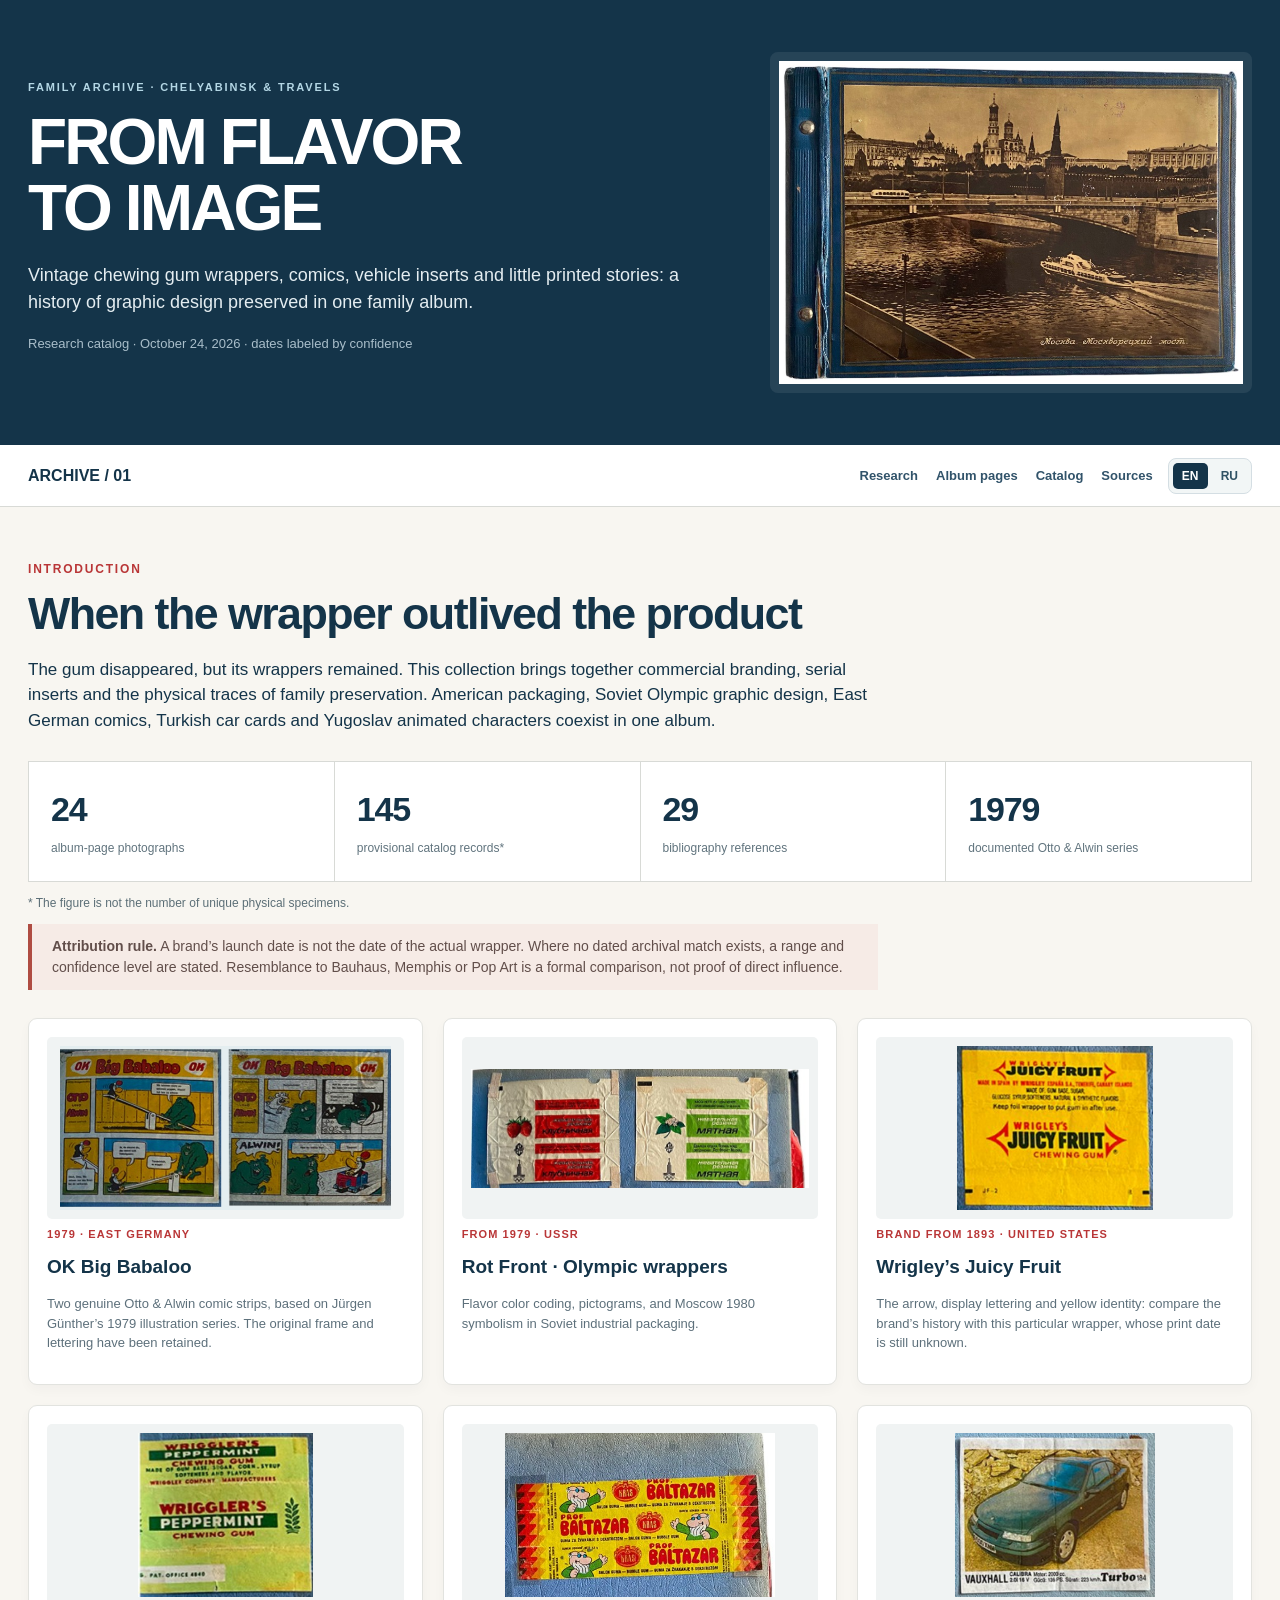
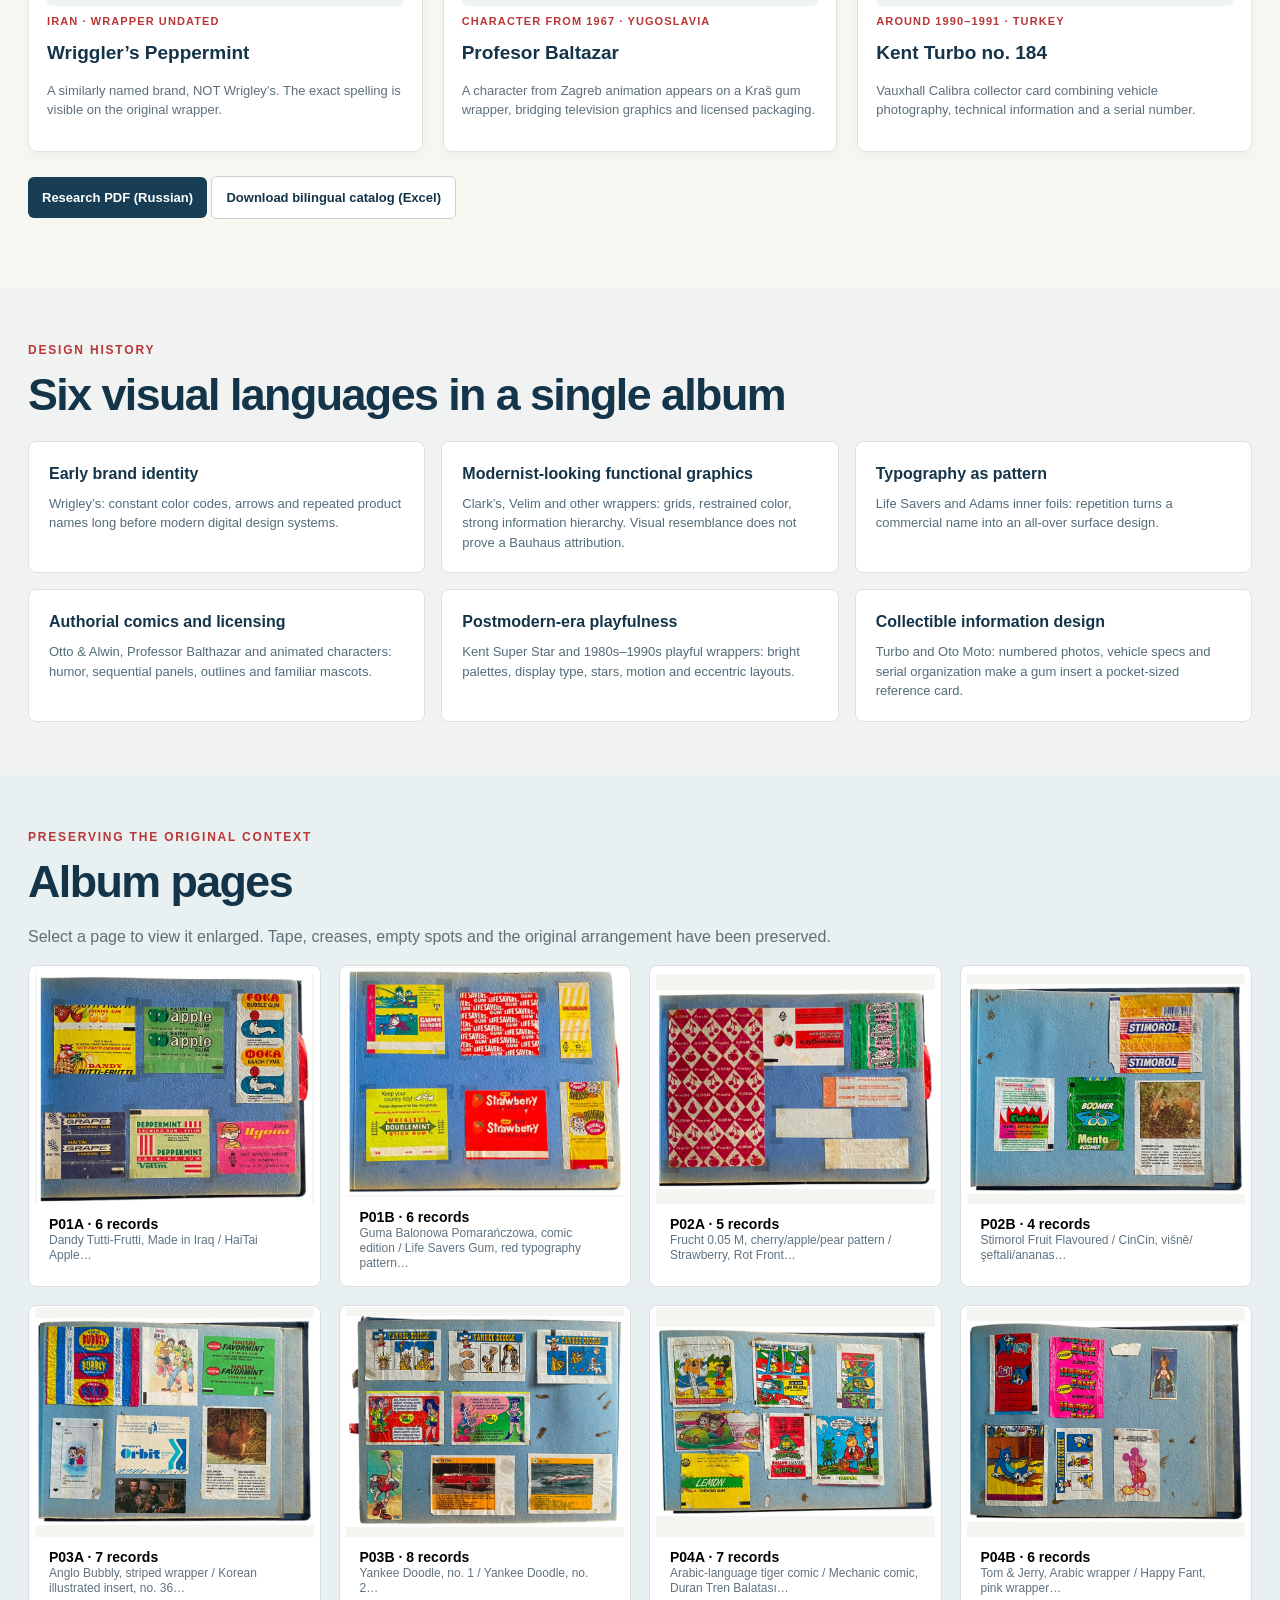
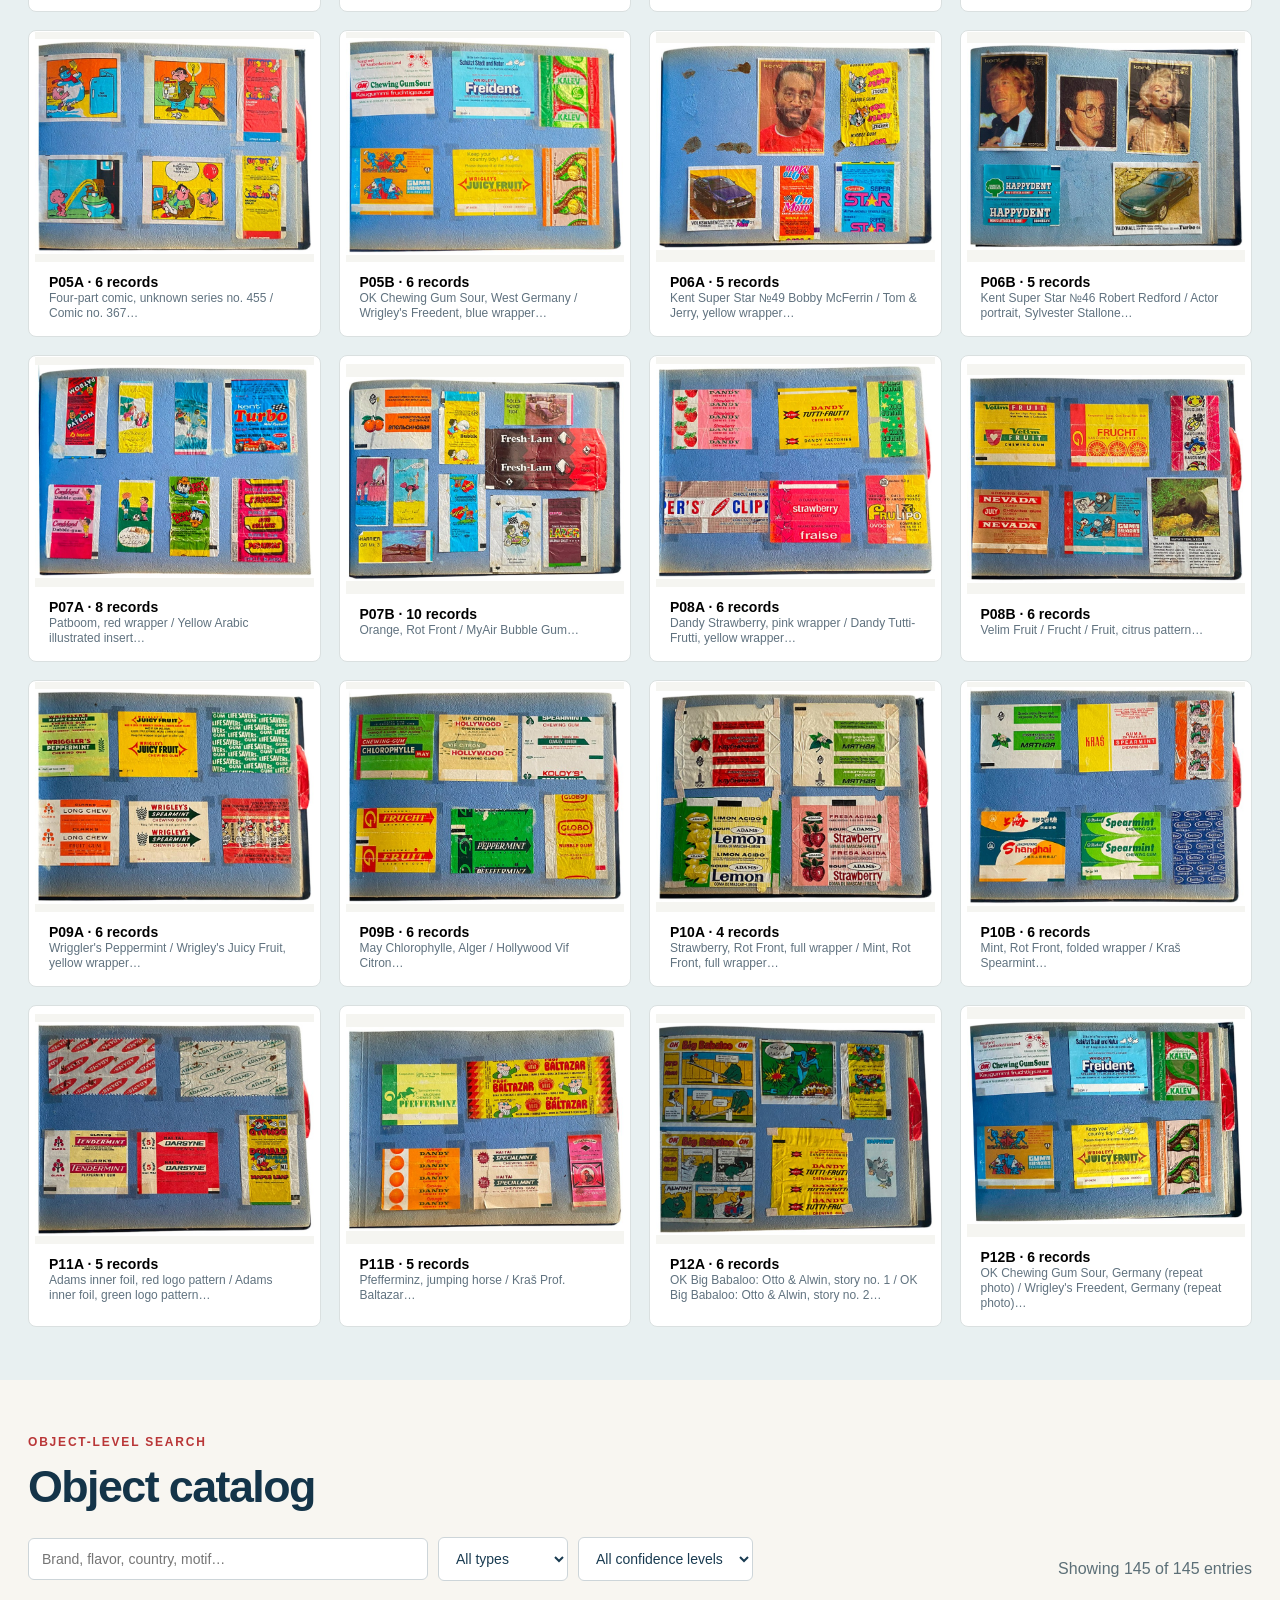
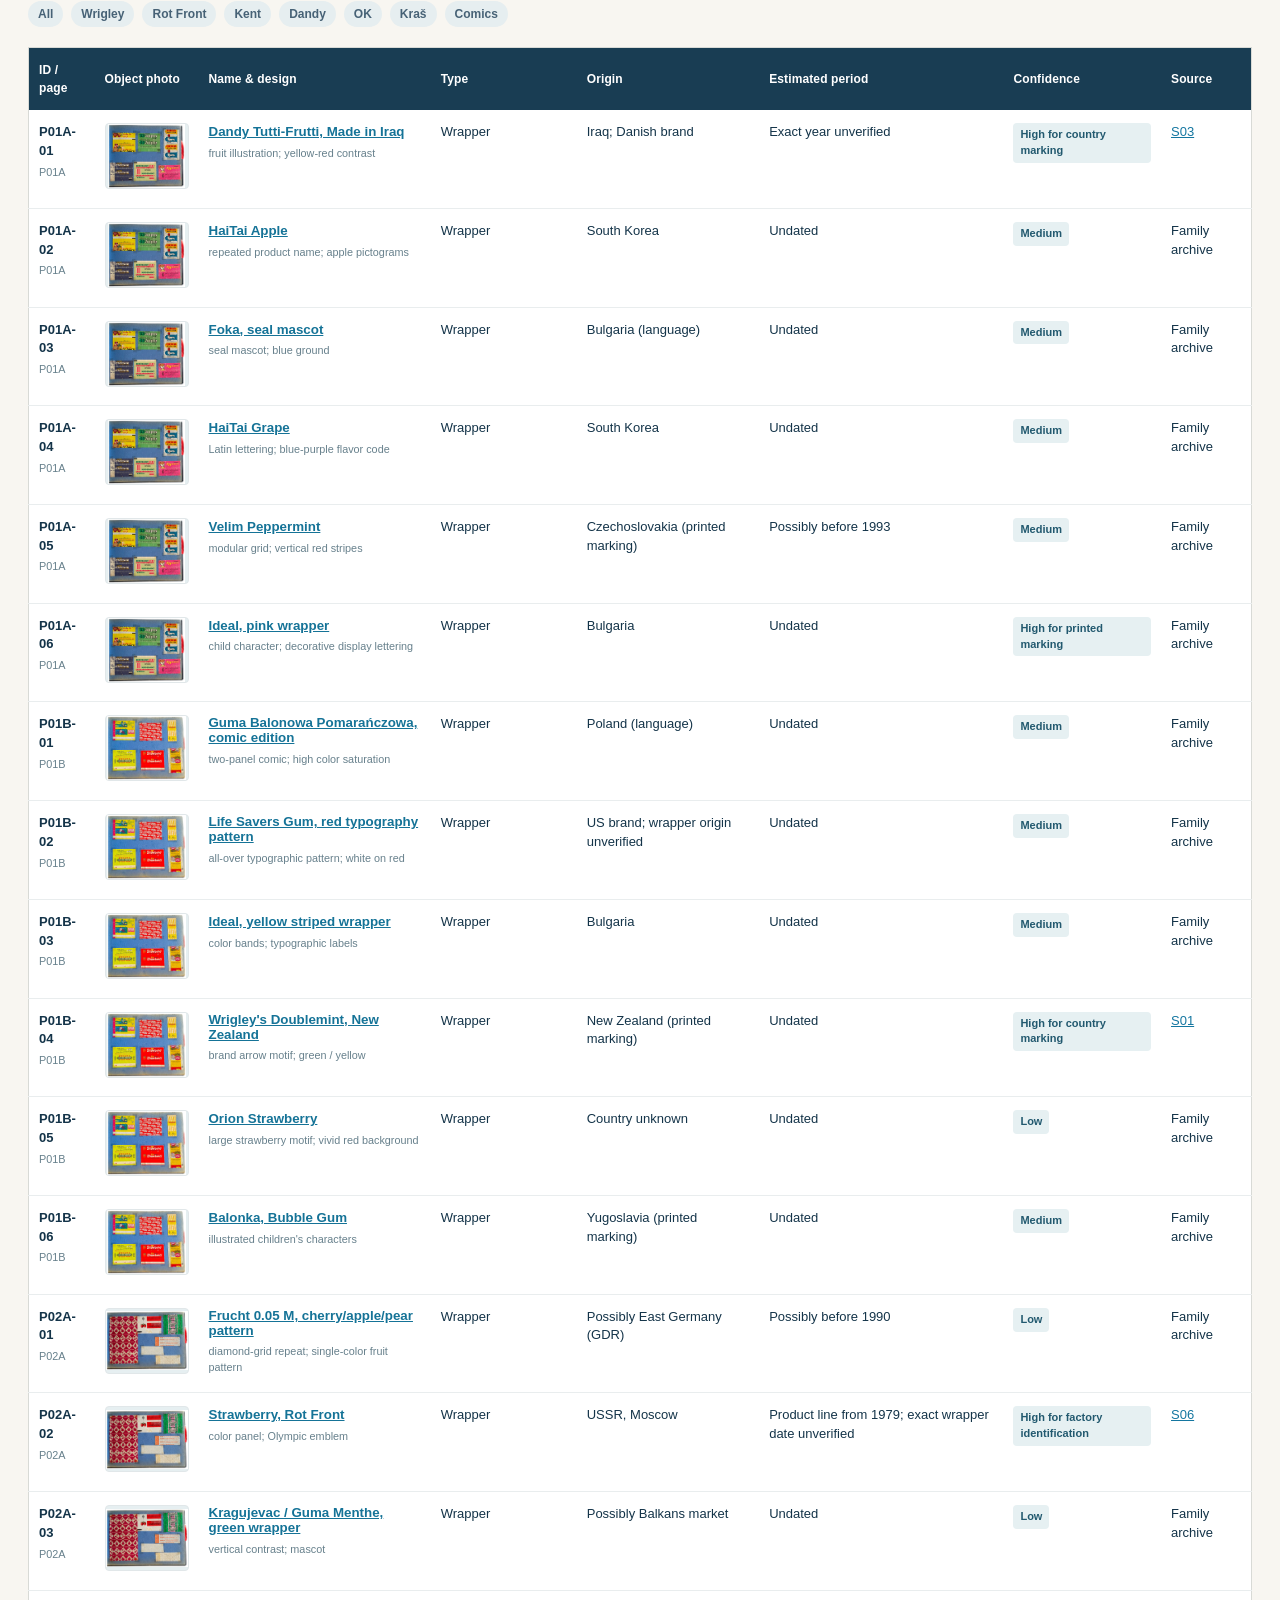
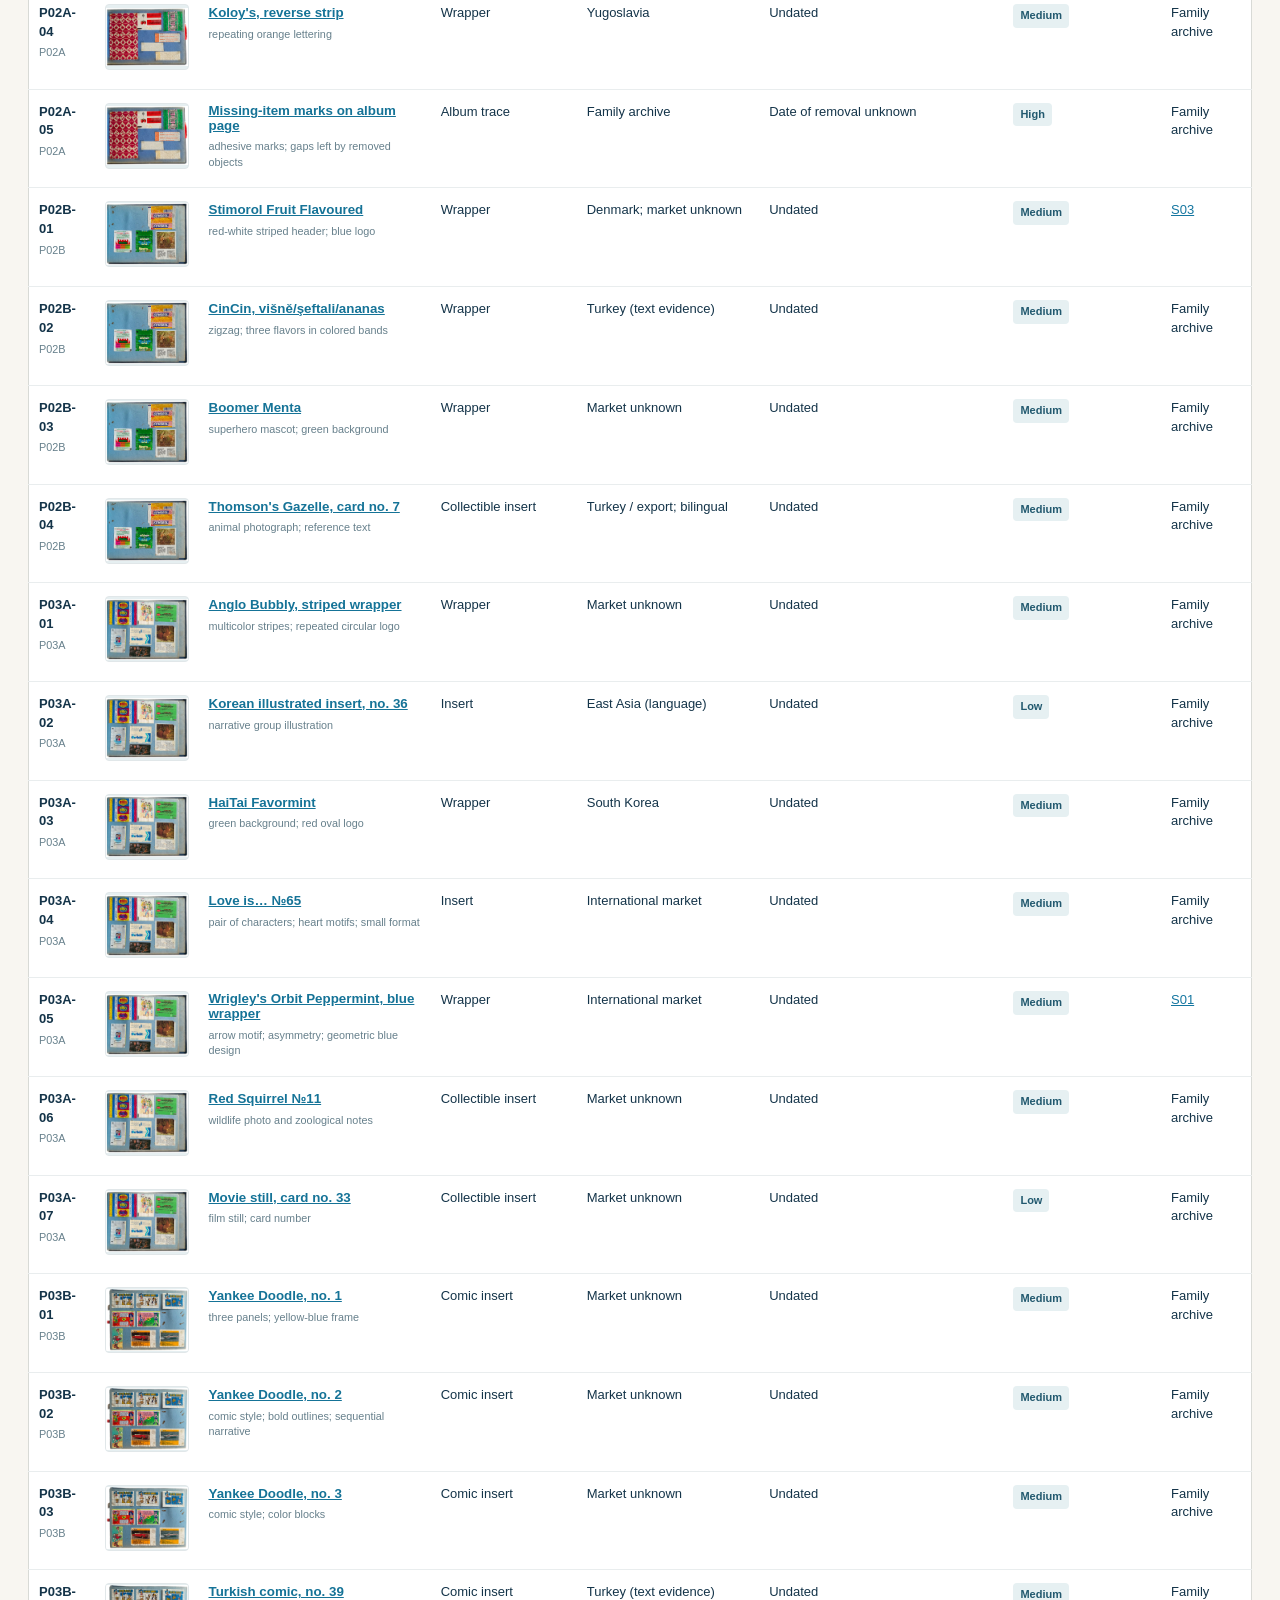
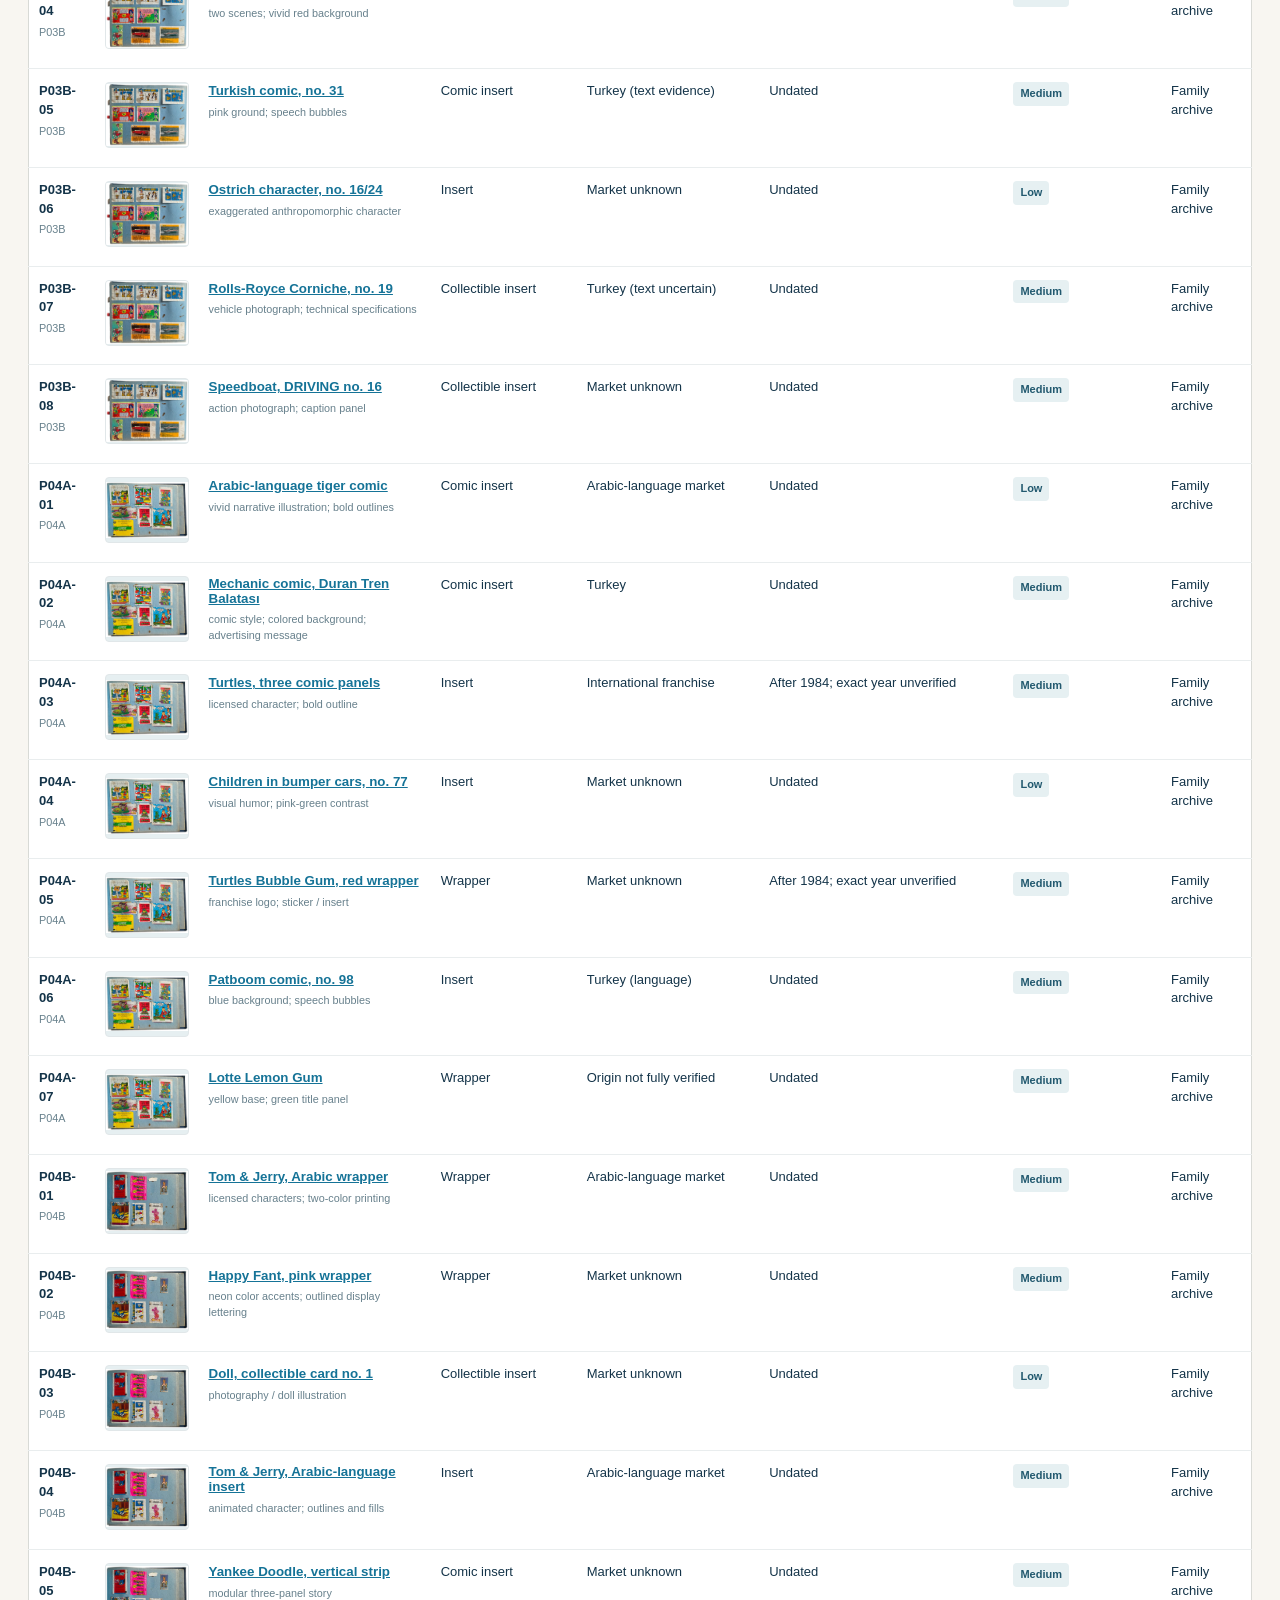
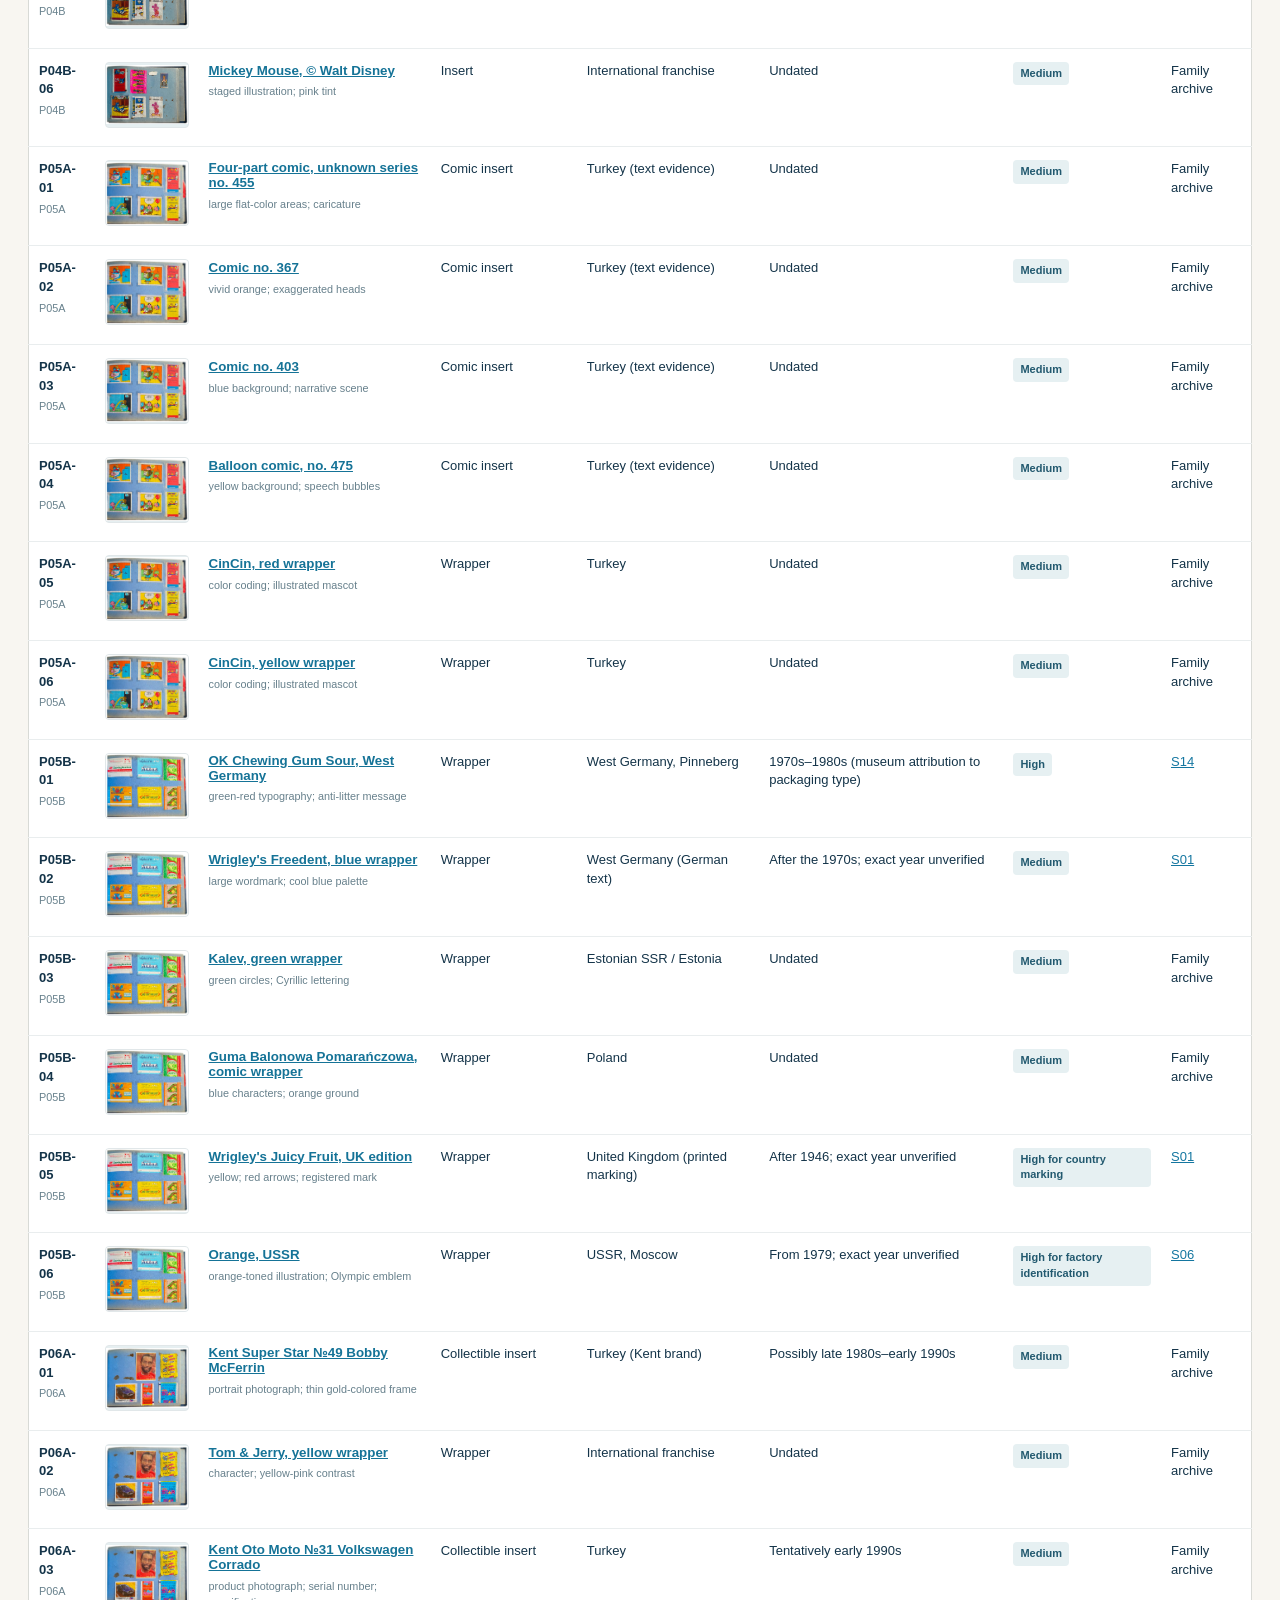
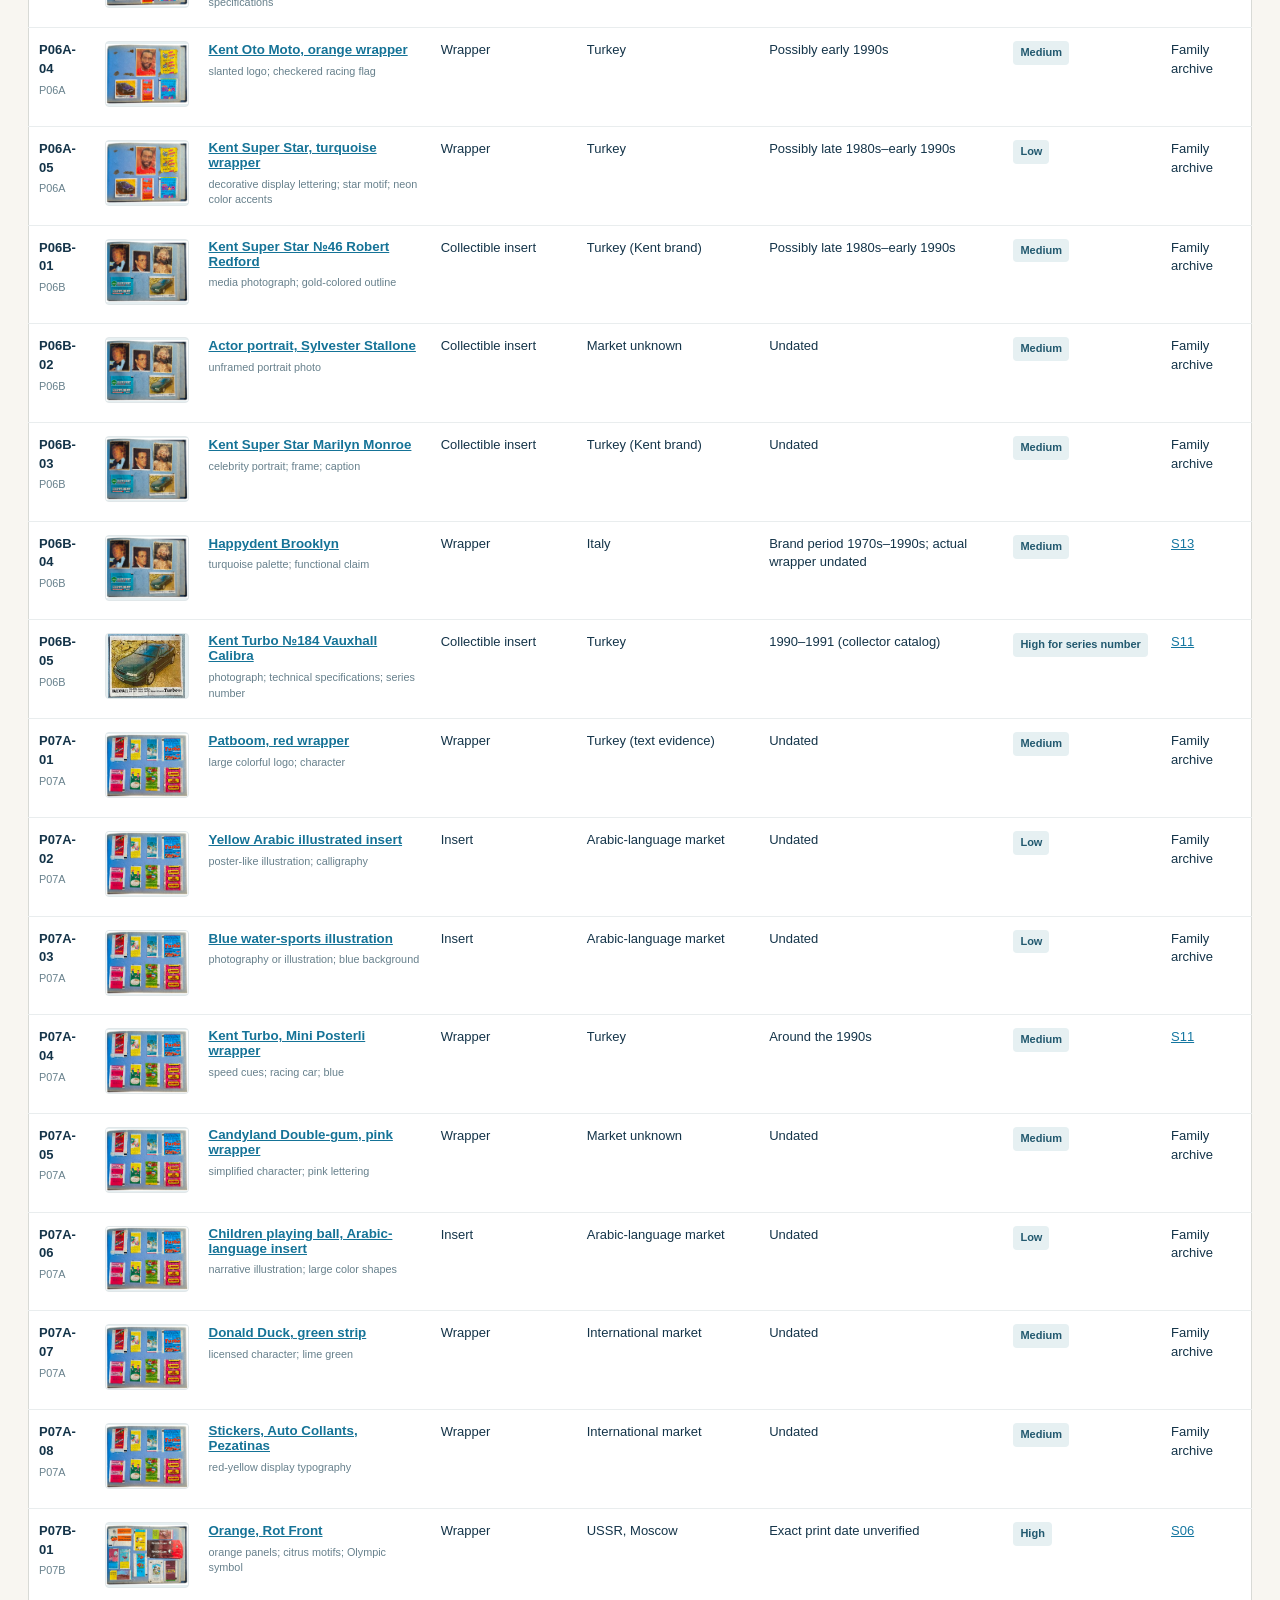
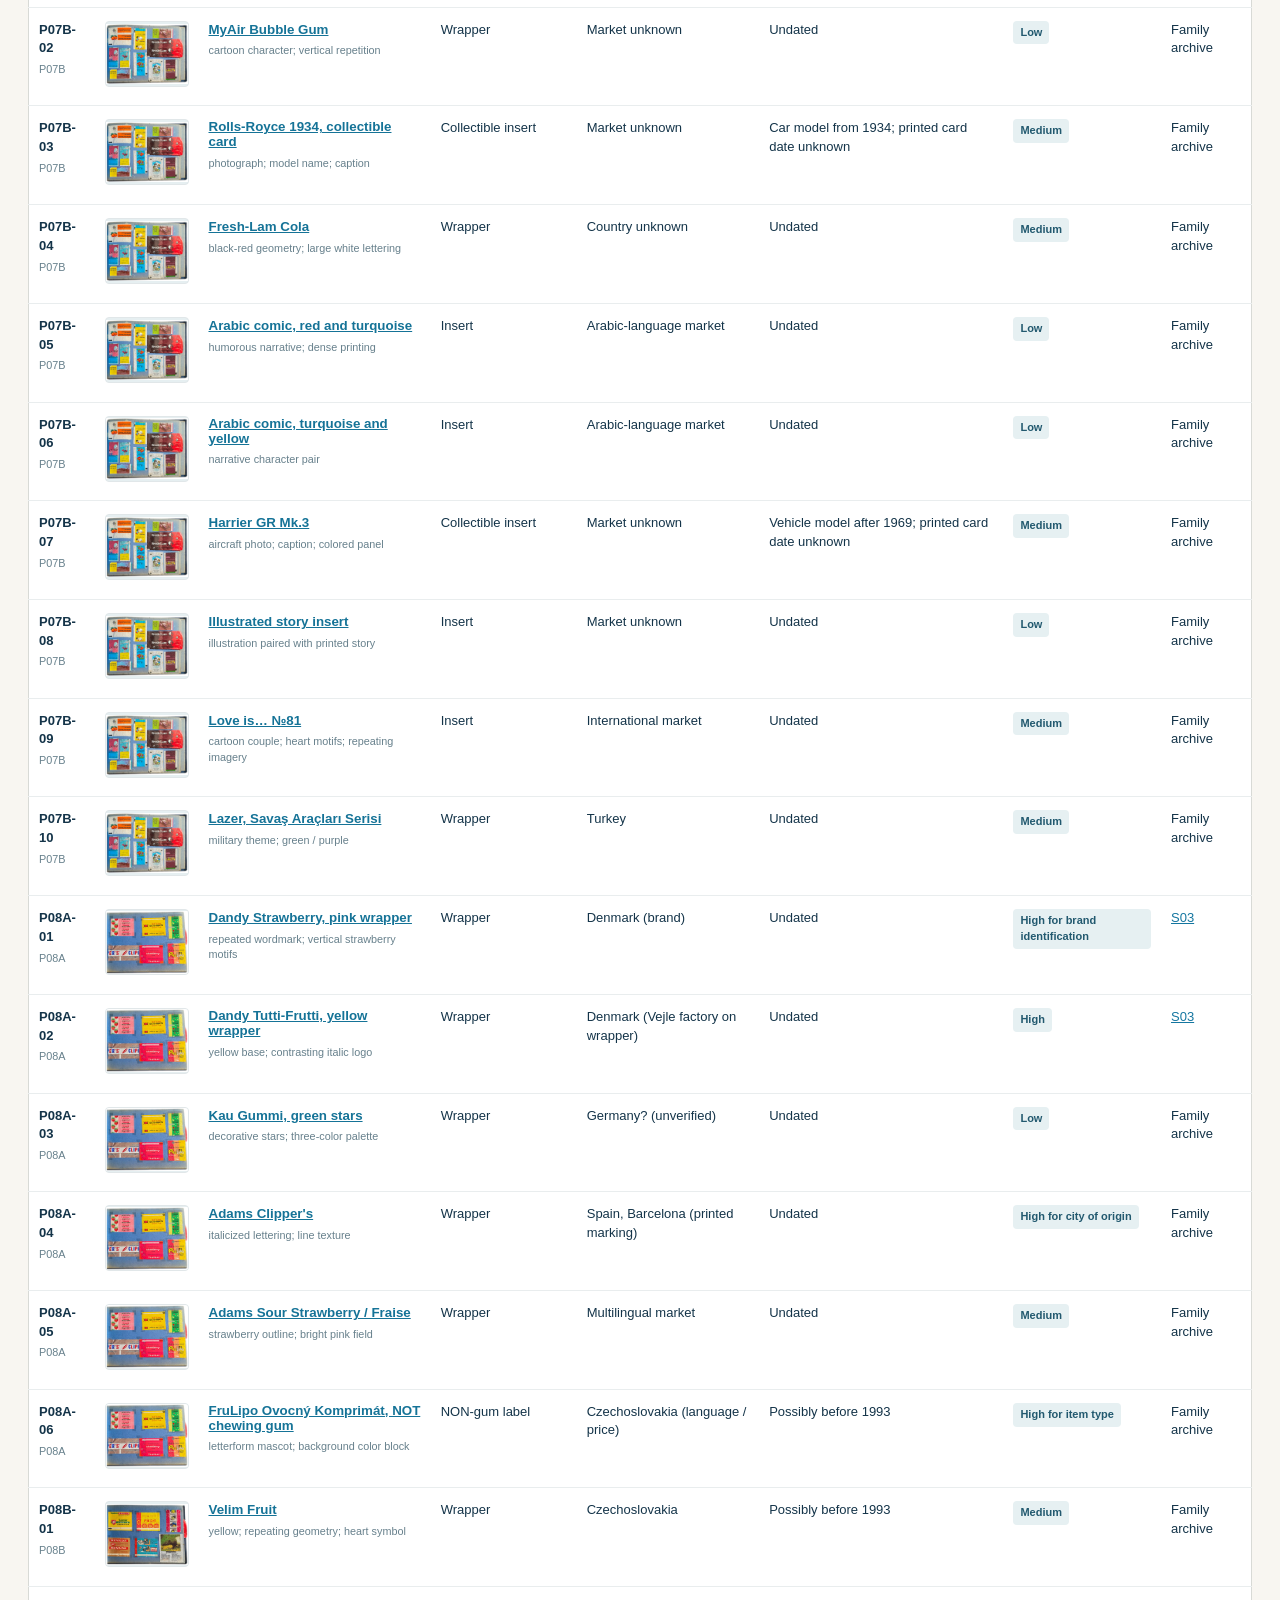
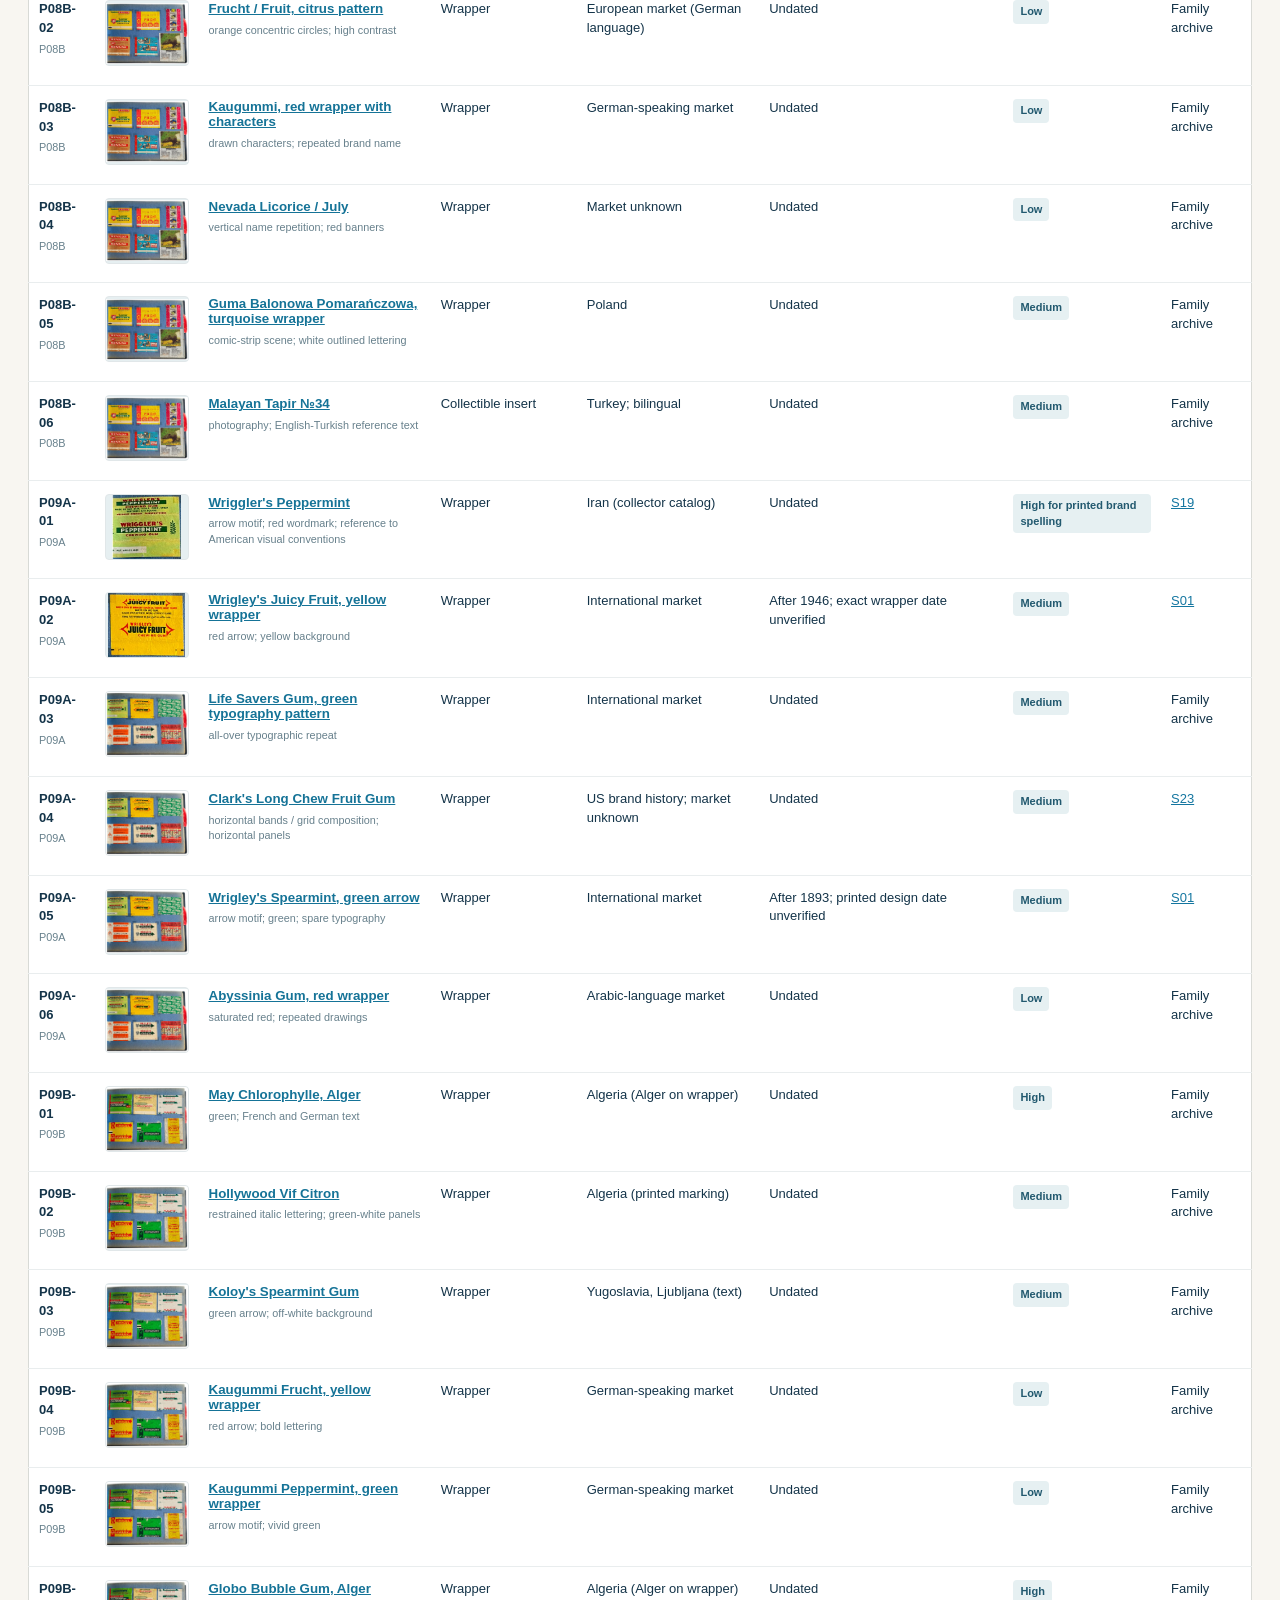
==== commit 30f5bdda: "Set archive author and simplify catalog note" ====
--- a/index.html
+++ b/index.html
@@ -16,7 +16,7 @@
 <div class="subheading" data-i18n="introSmall">INTRODUCTION</div><h2 data-i18n="introTitle">When the wrapper outlived the product</h2>
 <p class="intro" data-i18n="intro">The gum disappeared, but its wrappers remained. This collection brings together commercial branding, serial inserts and the physical traces of family preservation. American packaging, Soviet Olympic graphic design, East German comics, Turkish car cards and Yugoslav animated characters coexist in one album.</p>
 <div class="stats"><div class="stat"><b>24</b><span data-i18n="statPages">album-page photographs</span></div><div class="stat"><b>145</b><span data-i18n="statItems">provisional catalog records*</span></div><div class="stat"><b>29</b><span data-i18n="statSources">bibliography references</span></div><div class="stat"><b>1979</b><span data-i18n="statYear">documented Otto & Alwin series</span></div></div>
-<p class="muted" style="font-size:12px" data-i18n="statFoot">* Some records are duplicate photographs or physical marks of missing objects. The figure is not the number of unique physical specimens.</p>
+<p class="muted" style="font-size:12px" data-i18n="statFoot">* The figure is not the number of unique physical specimens.</p>
 <div class="alert"><b data-i18n="attributionHead">Attribution rule.</b> <span data-i18n="attribution">A brand's launch date is not the date of the actual wrapper. Where no dated archival match exists, a range and confidence level are stated. Resemblance to Bauhaus, Memphis or Pop Art is a formal comparison, not proof of direct influence.</span></div>
 <div id="stories" class="storygrid"></div>
 <p style="margin-top:24px"><a class="button" href="Issledovanie_zhvachki.pdf" download data-i18n="downloadResearch">Research PDF (Russian)</a> <a class="button ghost" href="Katalog_zhevatelnyh_rezinok.xlsx" download data-i18n="downloadWorkbook">Download bilingual catalog (Excel)</a></p>
@@ -33,7 +33,7 @@
 <p class="muted" style="font-size:12px" data-i18n="catalogFoot">Dating is based on printed markings, documented series, and reference collections. Click a thumbnail to inspect a cropped object where available, or its original album page.</p>
 </div></section>
 <section id="sources" class="block" style="background:#eef3f3"><div class="wrap"><div class="subheading" data-i18n="sourcesSmall">DOCUMENTATION</div><h2 data-i18n="sourcesTitle">Sources and verification</h2><p class="intro" data-i18n="sourcesIntro">Links are provided for independently checking brand history, design movements and individual series. The original album remains the primary evidence for the objects themselves.</p><ol class="sources" id="sourceList"></ol></div></section></main>
-<footer class="foot"><div class="wrap"><b data-i18n="footerTitle">FROM FLAVOR TO IMAGE · FAMILY ARCHIVE</b><p data-i18n="footerText">The physical album is preserved in its original order. Images have been cropped faithfully from archival photos; no lettering or historical details were redrawn.</p></div></footer>
+<footer class="foot"><div class="wrap"><b data-i18n="footerTitle">FROM FLAVOR TO IMAGE · FAMILY ARCHIVE</b><p data-i18n="footerText">Varvara Antonova</p></div></footer>
 <div class="modal" id="modal" role="dialog" aria-modal="true" aria-hidden="true" aria-labelledby="modalTitle"><div class="modalbox"><div class="modaltop"><button type="button" id="prev" aria-label="Previous">←</button><span id="modalTitle"></span><button type="button" id="next" aria-label="Next">→</button><button type="button" id="closeModal" data-i18n="close">Close ×</button></div><img id="modalImage" src="assets/pages/cover.jpg" alt=""><figcaption id="modalCaption"></figcaption></div></div>
 <script type="application/json" id="catalogData">[{"id":"P01A-01","page":"P01A","item_no":1,"title":"Dandy Tutti-Frutti, Made in Iraq","kind":"обёртка","country":"Ирак; датская марка","brand_since":"1939 (марка)","date_range":"точный год не установлен","confidence":"высокая для страны","design_features":"фруктовая иллюстрация; контраст жёлтого и красного","source_ids":"S03,S25","notes":"На самом предмете читается National Confectionery Products Co. W.L.L.","image":"assets/pages/P01A.jpg","title_en":"Dandy Tutti-Frutti, Made in Iraq","kind_en":"Wrapper","country_en":"Iraq; Danish brand","brand_since_en":"1939 (brand)","date_range_en":"Exact year unverified","confidence_en":"High for country marking","design_features_en":"fruit illustration; yellow-red contrast","notes_en":"For historical wording and provenance, see the original photographed object and source references."},{"id":"P01A-02","page":"P01A","item_no":2,"title":"HaiTai Apple","kind":"обёртка","country":"Южная Корея","brand_since":"не установлено","date_range":"не установлен","confidence":"средняя","design_features":"дублирование названия; пиктограммы яблок","source_ids":"S29","notes":"Проверить оборотную сторону","image":"assets/pages/P01A.jpg","title_en":"HaiTai Apple","kind_en":"Wrapper","country_en":"South Korea","brand_since_en":"Unverified","date_range_en":"Undated","confidence_en":"Medium","design_features_en":"repeated product name; apple pictograms","notes_en":"For historical wording and provenance, see the original photographed object and source references."},{"id":"P01A-03","page":"P01A","item_no":3,"title":"«Фока», тюлень","kind":"обёртка","country":"Болгария (язык)","brand_since":"не установлено","date_range":"не установлен","confidence":"средняя","design_features":"маскот-тюлень; голубая подложка","source_ids":"S29","notes":"Кириллица «балон гума», производитель неясен","image":"assets/pages/P01A.jpg","title_en":"Foka, seal mascot","kind_en":"Wrapper","country_en":"Bulgaria (language)","brand_since_en":"Unverified","date_range_en":"Undated","confidence_en":"Medium","design_features_en":"seal mascot; blue ground","notes_en":"For historical wording and provenance, see the original photographed object and source references."},{"id":"P01A-04","page":"P01A","item_no":4,"title":"HaiTai Grape","kind":"обёртка","country":"Южная Корея","brand_since":"не установлено","date_range":"не установлен","confidence":"средняя","design_features":"латиница; сине-фиолетовый цвет вкуса","source_ids":"S29","notes":"Нет проверенной даты серии","image":"assets/pages/P01A.jpg","title_en":"HaiTai Grape","kind_en":"Wrapper","country_en":"South Korea","brand_since_en":"Unverified","date_range_en":"Undated","confidence_en":"Medium","design_features_en":"Latin lettering; blue-purple flavor code","notes_en":"For historical wording and provenance, see the original photographed object and source references."},{"id":"P01A-05","page":"P01A","item_no":5,"title":"Velim Peppermint","kind":"обёртка","country":"Чехословакия (маркировка)","brand_since":"не установлено","date_range":"до 1993?","confidence":"средняя","design_features":"модульная сетка; красные вертикальные полосы","source_ids":"S29","notes":"Made in Czechoslovakia на экземпляре","image":"assets/pages/P01A.jpg","title_en":"Velim Peppermint","kind_en":"Wrapper","country_en":"Czechoslovakia (printed marking)","brand_since_en":"Unverified","date_range_en":"Possibly before 1993","confidence_en":"Medium","design_features_en":"modular grid; vertical red stripes","notes_en":"For historical wording and provenance, see the original photographed object and source references."},{"id":"P01A-06","page":"P01A","item_no":6,"title":"«Идеал», розовая","kind":"обёртка","country":"Болгария","brand_since":"не установлено","date_range":"не установлен","confidence":"высокая для маркировки","design_features":"персонаж ребёнка; декоративный шрифт","source_ids":"S29","notes":"Читается ХВП «Христо Ников», цена в левах","image":"assets/pages/P01A.jpg","title_en":"Ideal, pink wrapper","kind_en":"Wrapper","country_en":"Bulgaria","brand_since_en":"Unverified","date_range_en":"Undated","confidence_en":"High for printed marking","design_features_en":"child character; decorative display lettering","notes_en":"For historical wording and provenance, see the original photographed object and source references."},{"id":"P01B-01","page":"P01B","item_no":1,"title":"Guma Balonowa Pomarańczowa, комикс","kind":"обёртка","country":"Польша (язык)","brand_since":"не установлено","date_range":"не установлен","confidence":"средняя","design_features":"двухкадровый комикс; высокая насыщенность","source_ids":"S29","notes":"Читается польское обозначение вкуса","image":"assets/pages/P01B.jpg","title_en":"Guma Balonowa Pomarańczowa, comic edition","kind_en":"Wrapper","country_en":"Poland (language)","brand_since_en":"Unverified","date_range_en":"Undated","confidence_en":"Medium","design_features_en":"two-panel comic; high color saturation","notes_en":"For historical wording and provenance, see the original photographed object and source references."},{"id":"P01B-02","page":"P01B","item_no":2,"title":"Life Savers Gum, красный паттерн","kind":"обёртка","country":"США, бренд; страна экземпляра неясна","brand_since":"не установлено","date_range":"не установлен","confidence":"средняя","design_features":"all-over typographic pattern; белый на красном","source_ids":"S29","notes":"Повторённое название без центрального логотипа","image":"assets/pages/P01B.jpg","title_en":"Life Savers Gum, red typography pattern","kind_en":"Wrapper","country_en":"US brand; wrapper origin unverified","brand_since_en":"Unverified","date_range_en":"Undated","confidence_en":"Medium","design_features_en":"all-over typographic pattern; white on red","notes_en":"For historical wording and provenance, see the original photographed object and source references."},{"id":"P01B-03","page":"P01B","item_no":3,"title":"«Идеал», жёлтая полосатая","kind":"обёртка","country":"Болгария","brand_since":"не установлено","date_range":"не установлен","confidence":"средняя","design_features":"цветовые полосы; типографическая маркировка","source_ids":"S29","notes":"Проверить фабрику","image":"assets/pages/P01B.jpg","title_en":"Ideal, yellow striped wrapper","kind_en":"Wrapper","country_en":"Bulgaria","brand_since_en":"Unverified","date_range_en":"Undated","confidence_en":"Medium","design_features_en":"color bands; typographic labels","notes_en":"For historical wording and provenance, see the original photographed object and source references."},{"id":"P01B-04","page":"P01B","item_no":4,"title":"Wrigley's Doublemint, New Zealand","kind":"обёртка","country":"Новая Зеландия (маркировка)","brand_since":"1893/1914 (марки)","date_range":"не установлен","confidence":"высокая для страны","design_features":"фирменная стрелка; зелёный / жёлтый","source_ids":"S01","notes":"Made in New Zealand напечатано на обёртке","image":"assets/pages/P01B.jpg","title_en":"Wrigley's Doublemint, New Zealand","kind_en":"Wrapper","country_en":"New Zealand (printed marking)","brand_since_en":"1893 / 1914 (brand launches)","date_range_en":"Undated","confidence_en":"High for country marking","design_features_en":"brand arrow motif; green / yellow","notes_en":"For historical wording and provenance, see the original photographed object and source references."},{"id":"P01B-05","page":"P01B","item_no":5,"title":"Orion Strawberry","kind":"обёртка","country":"страна не установлена","brand_since":"не установлено","date_range":"не установлен","confidence":"низкая","design_features":"крупная клубника; яркий красный фон","source_ids":"S29","notes":"Строка NEW ORION, отдельная атрибуция нужна","image":"assets/pages/P01B.jpg","title_en":"Orion Strawberry","kind_en":"Wrapper","country_en":"Country unknown","brand_since_en":"Unverified","date_range_en":"Undated","confidence_en":"Low","design_features_en":"large strawberry motif; vivid red background","notes_en":"For historical wording and provenance, see the original photographed object and source references."},{"id":"P01B-06","page":"P01B","item_no":6,"title":"Balonka, Bubble Gum","kind":"обёртка","country":"Югославия (маркировка)","brand_since":"не установлено","date_range":"не установлен","confidence":"средняя","design_features":"рисованная детская персонажная графика","source_ids":"S29","notes":"Made in Jugoslavia на обёртке","image":"assets/pages/P01B.jpg","title_en":"Balonka, Bubble Gum","kind_en":"Wrapper","country_en":"Yugoslavia (printed marking)","brand_since_en":"Unverified","date_range_en":"Undated","confidence_en":"Medium","design_features_en":"illustrated children's characters","notes_en":"For historical wording and provenance, see the original photographed object and source references."},{"id":"P02A-01","page":"P02A","item_no":1,"title":"Frucht 0,05 M, вишня/яблоко/груша","kind":"обёртка","country":"предположительно ГДР","brand_since":"не установлено","date_range":"до 1990?","confidence":"низкая","design_features":"ромбический повтор; монохромный фруктовый паттерн","source_ids":"S29","notes":"Обозначение 0,05 M не доказывает страну без иных надписей","image":"assets/pages/P02A.jpg","title_en":"Frucht 0.05 M, cherry/apple/pear pattern","kind_en":"Wrapper","country_en":"Possibly East Germany (GDR)","brand_since_en":"Unverified","date_range_en":"Possibly before 1990","confidence_en":"Low","design_features_en":"diamond-grid repeat; single-color fruit pattern","notes_en":"For historical wording and provenance, see the original photographed object and source references."},{"id":"P02A-02","page":"P02A","item_no":2,"title":"«Клубничная», «Рот Фронт»","kind":"обёртка","country":"СССР, Москва","brand_since":"1979 (линия фабрики)","date_range":"с 1979; дата экземпляра не установлена","confidence":"высокая для фабрики","design_features":"цветовая плашка; эмблема Олимпиады","source_ids":"S06,S07,S08","notes":"Читается фабрика «Рот Фронт», Москва","image":"assets/pages/P02A.jpg","title_en":"Strawberry, Rot Front","kind_en":"Wrapper","country_en":"USSR, Moscow","brand_since_en":"1979 (factory product line)","date_range_en":"Product line from 1979; exact wrapper date unverified","confidence_en":"High for factory identification","design_features_en":"color panel; Olympic emblem","notes_en":"For historical wording and provenance, see the original photographed object and source references."},{"id":"P02A-03","page":"P02A","item_no":3,"title":"Kragujevac / Guma Menthe, зелёная","kind":"обёртка","country":"рынок Балкан (вероятно)","brand_since":"не установлено","date_range":"не установлен","confidence":"низкая","design_features":"вертикальный контраст; маскот","source_ids":"S29","notes":"Нужен макроснимок производителя","image":"assets/pages/P02A.jpg","title_en":"Kragujevac / Guma Menthe, green wrapper","kind_en":"Wrapper","country_en":"Possibly Balkans market","brand_since_en":"Unverified","date_range_en":"Undated","confidence_en":"Low","design_features_en":"vertical contrast; mascot","notes_en":"For historical wording and provenance, see the original photographed object and source references."},{"id":"P02A-04","page":"P02A","item_no":4,"title":"Koloy's, оборотная полоса","kind":"обёртка","country":"Югославия","brand_since":"не установлено","date_range":"не установлен","confidence":"средняя","design_features":"оранжевые повторяющиеся надписи","source_ids":"S29","notes":"На фрагменте различим Koloy's","image":"assets/pages/P02A.jpg","title_en":"Koloy's, reverse strip","kind_en":"Wrapper","country_en":"Yugoslavia","brand_since_en":"Unverified","date_range_en":"Undated","confidence_en":"Medium","design_features_en":"repeating orange lettering","notes_en":"For historical wording and provenance, see the original photographed object and source references."},{"id":"P02A-05","page":"P02A","item_no":5,"title":"Пустые следы от предметов","kind":"след альбома","country":"личный архив","brand_since":"не установлено","date_range":"дата удаления неизвестна","confidence":"высокая","design_features":"следы клея; пропуски в композиции","source_ids":"S29","notes":"Каталожная запись не является отдельной жвачкой","image":"assets/pages/P02A.jpg","title_en":"Missing-item marks on album page","kind_en":"Album trace","country_en":"Family archive","brand_since_en":"Unverified","date_range_en":"Date of removal unknown","confidence_en":"High","design_features_en":"adhesive marks; gaps left by removed objects","notes_en":"For historical wording and provenance, see the original photographed object and source references."},{"id":"P02B-01","page":"P02B","item_no":1,"title":"Stimorol Fruit Flavoured","kind":"обёртка","country":"Дания; рынок неясен","brand_since":"1956","date_range":"не установлен","confidence":"средняя","design_features":"красно-белая полосатая шапка; синий логотип","source_ids":"S03","notes":"На фрагменте штрихкод; бренд с 1956","image":"assets/pages/P02B.jpg","title_en":"Stimorol Fruit Flavoured","kind_en":"Wrapper","country_en":"Denmark; market unknown","brand_since_en":"1956","date_range_en":"Undated","confidence_en":"Medium","design_features_en":"red-white striped header; blue logo","notes_en":"For historical wording and provenance, see the original photographed object and source references."},{"id":"P02B-02","page":"P02B","item_no":2,"title":"CinCin, višně/şeftali/ananas","kind":"обёртка","country":"Турция (текст)","brand_since":"не установлено","date_range":"не установлен","confidence":"средняя","design_features":"зигзаг; три вкуса в цветных полосах","source_ids":"S29","notes":"На языке упаковки указаны вишня, персик, ананас","image":"assets/pages/P02B.jpg","title_en":"CinCin, višně/şeftali/ananas","kind_en":"Wrapper","country_en":"Turkey (text evidence)","brand_since_en":"Unverified","date_range_en":"Undated","confidence_en":"Medium","design_features_en":"zigzag; three flavors in colored bands","notes_en":"For historical wording and provenance, see the original photographed object and source references."},{"id":"P02B-03","page":"P02B","item_no":3,"title":"Boomer Menta","kind":"обёртка","country":"рынок не установлен","brand_since":"не установлено","date_range":"не установлен","confidence":"средняя","design_features":"маскот супергерой; зелёное поле","source_ids":"S29","notes":"Нужен крупный оборот","image":"assets/pages/P02B.jpg","title_en":"Boomer Menta","kind_en":"Wrapper","country_en":"Market unknown","brand_since_en":"Unverified","date_range_en":"Undated","confidence_en":"Medium","design_features_en":"superhero mascot; green background","notes_en":"For historical wording and provenance, see the original photographed object and source references."},{"id":"P02B-04","page":"P02B","item_no":4,"title":"Thomson's Gazelle, карточка №7","kind":"коллекционный вкладыш","country":"Турция/экспорт, двуязычный","brand_since":"не установлено","date_range":"не установлен","confidence":"средняя","design_features":"фотография животного; справочный текст","source_ids":"S29","notes":"Не товарная упаковка, а самостоятельная карточка","image":"assets/pages/P02B.jpg","title_en":"Thomson's Gazelle, card no. 7","kind_en":"Collectible insert","country_en":"Turkey / export; bilingual","brand_since_en":"Unverified","date_range_en":"Undated","confidence_en":"Medium","design_features_en":"animal photograph; reference text","notes_en":"For historical wording and provenance, see the original photographed object and source references."},{"id":"P03A-01","page":"P03A","item_no":1,"title":"Anglo Bubbly, полосатый","kind":"обёртка","country":"рынок не установлен","brand_since":"не установлено","date_range":"не установлен","confidence":"средняя","design_features":"многоцветные полосы; повторный круговой логотип","source_ids":"S29","notes":"Три лого на вертикальной полосе","image":"assets/pages/P03A.jpg","title_en":"Anglo Bubbly, striped wrapper","kind_en":"Wrapper","country_en":"Market unknown","brand_since_en":"Unverified","date_range_en":"Undated","confidence_en":"Medium","design_features_en":"multicolor stripes; repeated circular logo","notes_en":"For historical wording and provenance, see the original photographed object and source references."},{"id":"P03A-02","page":"P03A","item_no":2,"title":"Корейский рисованный вкладыш №36","kind":"вкладыш","country":"Восточная Азия (язык)","brand_since":"не установлено","date_range":"не установлен","confidence":"низкая","design_features":"многофигурная сюжетная иллюстрация","source_ids":"S29","notes":"Язык нуждается в проверке","image":"assets/pages/P03A.jpg","title_en":"Korean illustrated insert, no. 36","kind_en":"Insert","country_en":"East Asia (language)","brand_since_en":"Unverified","date_range_en":"Undated","confidence_en":"Low","design_features_en":"narrative group illustration","notes_en":"For historical wording and provenance, see the original photographed object and source references."},{"id":"P03A-03","page":"P03A","item_no":3,"title":"HaiTai Favormint","kind":"обёртка","country":"Южная Корея","brand_since":"не установлено","date_range":"не установлен","confidence":"средняя","design_features":"зелёный фон; красный овал логотипа","source_ids":"S29","notes":"Повторение названия по ширине","image":"assets/pages/P03A.jpg","title_en":"HaiTai Favormint","kind_en":"Wrapper","country_en":"South Korea","brand_since_en":"Unverified","date_range_en":"Undated","confidence_en":"Medium","design_features_en":"green background; red oval logo","notes_en":"For historical wording and provenance, see the original photographed object and source references."},{"id":"P03A-04","page":"P03A","item_no":4,"title":"Love is… №65","kind":"вкладыш","country":"международный рынок","brand_since":"не установлено","date_range":"не установлен","confidence":"средняя","design_features":"пара персонажей; сердечки; малый формат","source_ids":"S29","notes":"Обозначение «Love is» на изображении","image":"assets/pages/P03A.jpg","title_en":"Love is… №65","kind_en":"Insert","country_en":"International market","brand_since_en":"Unverified","date_range_en":"Undated","confidence_en":"Medium","design_features_en":"pair of characters; heart motifs; small format","notes_en":"For historical wording and provenance, see the original photographed object and source references."},{"id":"P03A-05","page":"P03A","item_no":5,"title":"Wrigley's Orbit Peppermint, голубой","kind":"обёртка","country":"международный рынок","brand_since":"1893/1914 (марки)","date_range":"не установлен","confidence":"средняя","design_features":"стрелка; асимметрия; геометрический синий","source_ids":"S01","notes":"Сверить страну выпуска по обороту","image":"assets/pages/P03A.jpg","title_en":"Wrigley's Orbit Peppermint, blue wrapper","kind_en":"Wrapper","country_en":"International market","brand_since_en":"1893 / 1914 (brand launches)","date_range_en":"Undated","confidence_en":"Medium","design_features_en":"arrow motif; asymmetry; geometric blue design","notes_en":"For historical wording and provenance, see the original photographed object and source references."},{"id":"P03A-06","page":"P03A","item_no":6,"title":"Red Squirrel №11","kind":"коллекционный вкладыш","country":"рынок не установлен","brand_since":"не установлено","date_range":"не установлен","confidence":"средняя","design_features":"натурфото и зоологический текст","source_ids":"S29","notes":"Двуязычная подпись","image":"assets/pages/P03A.jpg","title_en":"Red Squirrel №11","kind_en":"Collectible insert","country_en":"Market unknown","brand_since_en":"Unverified","date_range_en":"Undated","confidence_en":"Medium","design_features_en":"wildlife photo and zoological notes","notes_en":"For historical wording and provenance, see the original photographed object and source references."},{"id":"P03A-07","page":"P03A","item_no":7,"title":"Кадр из фильма №33","kind":"коллекционный вкладыш","country":"рынок не установлен","brand_since":"не установлено","date_range":"не установлен","confidence":"низкая","design_features":"кадр из кино; номер карточки","source_ids":"S29","notes":"Фильм не установлен","image":"assets/pages/P03A.jpg","title_en":"Movie still, card no. 33","kind_en":"Collectible insert","country_en":"Market unknown","brand_since_en":"Unverified","date_range_en":"Undated","confidence_en":"Low","design_features_en":"film still; card number","notes_en":"For historical wording and provenance, see the original photographed object and source references."},{"id":"P03B-01","page":"P03B","item_no":1,"title":"Yankee Doodle, №1","kind":"комиксный вкладыш","country":"рынок не установлен","brand_since":"не установлено","date_range":"не установлен","confidence":"средняя","design_features":"три кадра; жёлто-синяя рамка","source_ids":"S29","notes":"Герой с ковбойской шляпой","image":"assets/pages/P03B.jpg","title_en":"Yankee Doodle, no. 1","kind_en":"Comic insert","country_en":"Market unknown","brand_since_en":"Unverified","date_range_en":"Undated","confidence_en":"Medium","design_features_en":"three panels; yellow-blue frame","notes_en":"For historical wording and provenance, see the original photographed object and source references."},{"id":"P03B-02","page":"P03B","item_no":2,"title":"Yankee Doodle, №2","kind":"комиксный вкладыш","country":"рынок не установлен","brand_since":"не установлено","date_range":"не установлен","confidence":"средняя","design_features":"комикс; контур; последовательный сюжет","source_ids":"S29","notes":"Иллюстрация с мячом","image":"assets/pages/P03B.jpg","title_en":"Yankee Doodle, no. 2","kind_en":"Comic insert","country_en":"Market unknown","brand_since_en":"Unverified","date_range_en":"Undated","confidence_en":"Medium","design_features_en":"comic style; bold outlines; sequential narrative","notes_en":"For historical wording and provenance, see the original photographed object and source references."},{"id":"P03B-03","page":"P03B","item_no":3,"title":"Yankee Doodle, №3","kind":"комиксный вкладыш","country":"рынок не установлен","brand_since":"не установлено","date_range":"не установлен","confidence":"средняя","design_features":"комикс; цветовые плашки","source_ids":"S29","notes":"Иллюстрация со звездой","image":"assets/pages/P03B.jpg","title_en":"Yankee Doodle, no. 3","kind_en":"Comic insert","country_en":"Market unknown","brand_since_en":"Unverified","date_range_en":"Undated","confidence_en":"Medium","design_features_en":"comic style; color blocks","notes_en":"For historical wording and provenance, see the original photographed object and source references."},{"id":"P03B-04","page":"P03B","item_no":4,"title":"Турецкий комикс №39","kind":"комиксный вкладыш","country":"Турция (текст)","brand_since":"не установлено","date_range":"не установлен","confidence":"средняя","design_features":"две сцены; яркий красный фон","source_ids":"S29","notes":"Название серии не читается полностью","image":"assets/pages/P03B.jpg","title_en":"Turkish comic, no. 39","kind_en":"Comic insert","country_en":"Turkey (text evidence)","brand_since_en":"Unverified","date_range_en":"Undated","confidence_en":"Medium","design_features_en":"two scenes; vivid red background","notes_en":"For historical wording and provenance, see the original photographed object and source references."},{"id":"P03B-05","page":"P03B","item_no":5,"title":"Турецкий комикс №31","kind":"комиксный вкладыш","country":"Турция (текст)","brand_since":"не установлено","date_range":"не установлен","confidence":"средняя","design_features":"розовая подложка; пузыри диалога","source_ids":"S29","notes":"Название серии не читается полностью","image":"assets/pages/P03B.jpg","title_en":"Turkish comic, no. 31","kind_en":"Comic insert","country_en":"Turkey (text evidence)","brand_since_en":"Unverified","date_range_en":"Undated","confidence_en":"Medium","design_features_en":"pink ground; speech bubbles","notes_en":"For historical wording and provenance, see the original photographed object and source references."},{"id":"P03B-06","page":"P03B","item_no":6,"title":"Страус / персонаж, №16/24","kind":"вкладыш","country":"рынок не установлен","brand_since":"не установлено","date_range":"не установлен","confidence":"низкая","design_features":"гротескная антропоморфная иллюстрация","source_ids":"S29","notes":"Герой-птица","image":"assets/pages/P03B.jpg","title_en":"Ostrich character, no. 16/24","kind_en":"Insert","country_en":"Market unknown","brand_since_en":"Unverified","date_range_en":"Undated","confidence_en":"Low","design_features_en":"exaggerated anthropomorphic character","notes_en":"For historical wording and provenance, see the original photographed object and source references."},{"id":"P03B-07","page":"P03B","item_no":7,"title":"Rolls-Royce Corniche, №19","kind":"коллекционный вкладыш","country":"Турция (текст?)","brand_since":"не установлено","date_range":"не установлен","confidence":"средняя","design_features":"фотография транспорта; техпаспорт","source_ids":"S29","notes":"1934 на этом фото не указан; это отдельный вкладыш","image":"assets/pages/P03B.jpg","title_en":"Rolls-Royce Corniche, no. 19","kind_en":"Collectible insert","country_en":"Turkey (text uncertain)","brand_since_en":"Unverified","date_range_en":"Undated","confidence_en":"Medium","design_features_en":"vehicle photograph; technical specifications","notes_en":"For historical wording and provenance, see the original photographed object and source references."},{"id":"P03B-08","page":"P03B","item_no":8,"title":"Катер, №16 DRIVING","kind":"коллекционный вкладыш","country":"рынок не установлен","brand_since":"не установлено","date_range":"не установлен","confidence":"средняя","design_features":"жанровая фотография; табличная подпись","source_ids":"S29","notes":"Период производства катера не установлен","image":"assets/pages/P03B.jpg","title_en":"Speedboat, DRIVING no. 16","kind_en":"Collectible insert","country_en":"Market unknown","brand_since_en":"Unverified","date_range_en":"Undated","confidence_en":"Medium","design_features_en":"action photograph; caption panel","notes_en":"For historical wording and provenance, see the original photographed object and source references."},{"id":"P04A-01","page":"P04A","item_no":1,"title":"Восточный комикс с тигром","kind":"комиксный вкладыш","country":"арабоязычный рынок","brand_since":"не установлено","date_range":"не установлен","confidence":"низкая","design_features":"яркая сюжетная иллюстрация; контур","source_ids":"S29","notes":"Нет подтверждённого производителя","image":"assets/pages/P04A.jpg","title_en":"Arabic-language tiger comic","kind_en":"Comic insert","country_en":"Arabic-language market","brand_since_en":"Unverified","date_range_en":"Undated","confidence_en":"Low","design_features_en":"vivid narrative illustration; bold outlines","notes_en":"For historical wording and provenance, see the original photographed object and source references."},{"id":"P04A-02","page":"P04A","item_no":2,"title":"Комикс с механиком (Duran Tren Balatası)","kind":"комиксный вкладыш","country":"Турция","brand_since":"не установлено","date_range":"не установлен","confidence":"средняя","design_features":"комикс; цветной фон; реклама","source_ids":"S29","notes":"Читаются турецкие слова и номер 870","image":"assets/pages/P04A.jpg","title_en":"Mechanic comic, Duran Tren Balatası","kind_en":"Comic insert","country_en":"Turkey","brand_since_en":"Unverified","date_range_en":"Undated","confidence_en":"Medium","design_features_en":"comic style; colored background; advertising message","notes_en":"For historical wording and provenance, see the original photographed object and source references."},{"id":"P04A-03","page":"P04A","item_no":3,"title":"Turtles, три кадра","kind":"вкладыш","country":"международная франшиза","brand_since":"не установлено","date_range":"после 1984; точный год неясен","confidence":"средняя","design_features":"лицензионный персонаж; крупный контур","source_ids":"S29","notes":"Не атрибутировать производителя без маркировки","image":"assets/pages/P04A.jpg","title_en":"Turtles, three comic panels","kind_en":"Insert","country_en":"International franchise","brand_since_en":"Unverified","date_range_en":"After 1984; exact year unverified","confidence_en":"Medium","design_features_en":"licensed character; bold outline","notes_en":"For historical wording and provenance, see the original photographed object and source references."},{"id":"P04A-04","page":"P04A","item_no":4,"title":"Дети на машинках №77","kind":"вкладыш","country":"рынок не установлен","brand_since":"не установлено","date_range":"не установлен","confidence":"низкая","design_features":"иллюстративный юмор; розово-зелёный","source_ids":"S29","notes":"Возможная самостоятельная серия","image":"assets/pages/P04A.jpg","title_en":"Children in bumper cars, no. 77","kind_en":"Insert","country_en":"Market unknown","brand_since_en":"Unverified","date_range_en":"Undated","confidence_en":"Low","design_features_en":"visual humor; pink-green contrast","notes_en":"For historical wording and provenance, see the original photographed object and source references."},{"id":"P04A-05","page":"P04A","item_no":5,"title":"Turtles bubble gum, красный","kind":"обёртка","country":"рынок не установлен","brand_since":"не установлено","date_range":"после 1984; точный год неясен","confidence":"средняя","design_features":"логотип франшизы; наклейка/вкладыш","source_ids":"S29","notes":"На обороте искать юридическую строку","image":"assets/pages/P04A.jpg","title_en":"Turtles Bubble Gum, red wrapper","kind_en":"Wrapper","country_en":"Market unknown","brand_since_en":"Unverified","date_range_en":"After 1984; exact year unverified","confidence_en":"Medium","design_features_en":"franchise logo; sticker / insert","notes_en":"For historical wording and provenance, see the original photographed object and source references."},{"id":"P04A-06","page":"P04A","item_no":6,"title":"Patboom, комикс №98","kind":"вкладыш","country":"Турция (язык)","brand_since":"не установлено","date_range":"не установлен","confidence":"средняя","design_features":"синий фон; пузыри диалога","source_ids":"S29","notes":"Маленький пронумерованный комикс","image":"assets/pages/P04A.jpg","title_en":"Patboom comic, no. 98","kind_en":"Insert","country_en":"Turkey (language)","brand_since_en":"Unverified","date_range_en":"Undated","confidence_en":"Medium","design_features_en":"blue background; speech bubbles","notes_en":"For historical wording and provenance, see the original photographed object and source references."},{"id":"P04A-07","page":"P04A","item_no":7,"title":"Lotte Lemon Gum","kind":"обёртка","country":"Южная Корея (бренд)","brand_since":"не установлено","date_range":"не установлен","confidence":"средняя","design_features":"жёлтая база; зелёная плашка с названием","source_ids":"S29","notes":"Проверить производственный адрес","image":"assets/pages/P04A.jpg","title_en":"Lotte Lemon Gum","kind_en":"Wrapper","country_en":"Origin not fully verified","brand_since_en":"Unverified","date_range_en":"Undated","confidence_en":"Medium","design_features_en":"yellow base; green title panel","notes_en":"For historical wording and provenance, see the original photographed object and source references."},{"id":"P04B-01","page":"P04B","item_no":1,"title":"Tom & Jerry, арабская обёртка","kind":"обёртка","country":"арабоязычный рынок","brand_since":"не установлено","date_range":"не установлен","confidence":"средняя","design_features":"лицензионные персонажи; двухцветная печать","source_ids":"S29","notes":"Год и страна фабрики не подтверждены","image":"assets/pages/P04B.jpg","title_en":"Tom & Jerry, Arabic wrapper","kind_en":"Wrapper","country_en":"Arabic-language market","brand_since_en":"Unverified","date_range_en":"Undated","confidence_en":"Medium","design_features_en":"licensed characters; two-color printing","notes_en":"For historical wording and provenance, see the original photographed object and source references."},{"id":"P04B-02","page":"P04B","item_no":2,"title":"Happy Fant, розовая","kind":"обёртка","country":"рынок не установлен","brand_since":"не установлено","date_range":"не установлен","confidence":"средняя","design_features":"неон; контурный дисплейный шрифт","source_ids":"S29","notes":"Есть указание «sticker»","image":"assets/pages/P04B.jpg","title_en":"Happy Fant, pink wrapper","kind_en":"Wrapper","country_en":"Market unknown","brand_since_en":"Unverified","date_range_en":"Undated","confidence_en":"Medium","design_features_en":"neon color accents; outlined display lettering","notes_en":"For historical wording and provenance, see the original photographed object and source references."},{"id":"P04B-03","page":"P04B","item_no":3,"title":"Кукла, карточка №1","kind":"коллекционный вкладыш","country":"рынок не установлен","brand_since":"не установлено","date_range":"не установлен","confidence":"низкая","design_features":"фото / иллюстрация куклы","source_ids":"S29","notes":"Отдельный мини-вкладыш","image":"assets/pages/P04B.jpg","title_en":"Doll, collectible card no. 1","kind_en":"Collectible insert","country_en":"Market unknown","brand_since_en":"Unverified","date_range_en":"Undated","confidence_en":"Low","design_features_en":"photography / doll illustration","notes_en":"For historical wording and provenance, see the original photographed object and source references."},{"id":"P04B-04","page":"P04B","item_no":4,"title":"Tom & Jerry, арабский вкладыш","kind":"вкладыш","country":"арабоязычный рынок","brand_since":"не установлено","date_range":"не установлен","confidence":"средняя","design_features":"анимационный персонаж; контур, заливка","source_ids":"S29","notes":"Чёрно-синяя кошка с мышью","image":"assets/pages/P04B.jpg","title_en":"Tom & Jerry, Arabic-language insert","kind_en":"Insert","country_en":"Arabic-language market","brand_since_en":"Unverified","date_range_en":"Undated","confidence_en":"Medium","design_features_en":"animated character; outlines and fills","notes_en":"For historical wording and provenance, see the original photographed object and source references."},{"id":"P04B-05","page":"P04B","item_no":5,"title":"Yankee Doodle, вертикальный","kind":"комиксный вкладыш","country":"рынок не установлен","brand_since":"не установлено","date_range":"не установлен","confidence":"средняя","design_features":"модульный трёхкадровый сюжет","source_ids":"S29","notes":"Печатная полоса синего цвета","image":"assets/pages/P04B.jpg","title_en":"Yankee Doodle, vertical strip","kind_en":"Comic insert","country_en":"Market unknown","brand_since_en":"Unverified","date_range_en":"Undated","confidence_en":"Medium","design_features_en":"modular three-panel story","notes_en":"For historical wording and provenance, see the original photographed object and source references."},{"id":"P04B-06","page":"P04B","item_no":6,"title":"Mickey Mouse, © Walt Disney","kind":"вкладыш","country":"международная франшиза","brand_since":"не установлено","date_range":"не установлен","confidence":"средняя","design_features":"сценическая иллюстрация; розовое тонирование","source_ids":"S29","notes":"Copyright не даёт дату выпуска","image":"assets/pages/P04B.jpg","title_en":"Mickey Mouse, © Walt Disney","kind_en":"Insert","country_en":"International franchise","brand_since_en":"Unverified","date_range_en":"Undated","confidence_en":"Medium","design_features_en":"staged illustration; pink tint","notes_en":"For historical wording and provenance, see the original photographed object and source references."},{"id":"P05A-01","page":"P05A","item_no":1,"title":"Четыре комикса, серия неизвестна №455","kind":"комиксный вкладыш","country":"Турция (текст)","brand_since":"не установлено","date_range":"не установлен","confidence":"средняя","design_features":"крупные цветные плоскости; карикатура","source_ids":"S29","notes":"Отдельная карточка","image":"assets/pages/P05A.jpg","title_en":"Four-part comic, unknown series no. 455","kind_en":"Comic insert","country_en":"Turkey (text evidence)","brand_since_en":"Unverified","date_range_en":"Undated","confidence_en":"Medium","design_features_en":"large flat-color areas; caricature","notes_en":"For historical wording and provenance, see the original photographed object and source references."},{"id":"P05A-02","page":"P05A","item_no":2,"title":"Комикс, №367","kind":"комиксный вкладыш","country":"Турция (текст)","brand_since":"не установлено","date_range":"не установлен","confidence":"средняя","design_features":"яркий оранжевый; гротескные головы","source_ids":"S29","notes":"Отдельная карточка","image":"assets/pages/P05A.jpg","title_en":"Comic no. 367","kind_en":"Comic insert","country_en":"Turkey (text evidence)","brand_since_en":"Unverified","date_range_en":"Undated","confidence_en":"Medium","design_features_en":"vivid orange; exaggerated heads","notes_en":"For historical wording and provenance, see the original photographed object and source references."},{"id":"P05A-03","page":"P05A","item_no":3,"title":"Комикс, №403","kind":"комиксный вкладыш","country":"Турция (текст)","brand_since":"не установлено","date_range":"не установлен","confidence":"средняя","design_features":"синий фон; сюжет","source_ids":"S29","notes":"Отдельная карточка","image":"assets/pages/P05A.jpg","title_en":"Comic no. 403","kind_en":"Comic insert","country_en":"Turkey (text evidence)","brand_since_en":"Unverified","date_range_en":"Undated","confidence_en":"Medium","design_features_en":"blue background; narrative scene","notes_en":"For historical wording and provenance, see the original photographed object and source references."},{"id":"P05A-04","page":"P05A","item_no":4,"title":"Комикс с воздушным шаром, №475","kind":"комиксный вкладыш","country":"Турция (текст)","brand_since":"не установлено","date_range":"не установлен","confidence":"средняя","design_features":"жёлтый фон; пузыри диалога","source_ids":"S29","notes":"Отдельная карточка","image":"assets/pages/P05A.jpg","title_en":"Balloon comic, no. 475","kind_en":"Comic insert","country_en":"Turkey (text evidence)","brand_since_en":"Unverified","date_range_en":"Undated","confidence_en":"Medium","design_features_en":"yellow background; speech bubbles","notes_en":"For historical wording and provenance, see the original photographed object and source references."},{"id":"P05A-05","page":"P05A","item_no":5,"title":"CinCin, красная обёртка","kind":"обёртка","country":"Турция","brand_since":"не установлено","date_range":"не установлен","confidence":"средняя","design_features":"цветовой код; рисованный маскот","source_ids":"S29","notes":"Повторена рядом с другой","image":"assets/pages/P05A.jpg","title_en":"CinCin, red wrapper","kind_en":"Wrapper","country_en":"Turkey","brand_since_en":"Unverified","date_range_en":"Undated","confidence_en":"Medium","design_features_en":"color coding; illustrated mascot","notes_en":"For historical wording and provenance, see the original photographed object and source references."},{"id":"P05A-06","page":"P05A","item_no":6,"title":"CinCin, жёлтая обёртка","kind":"обёртка","country":"Турция","brand_since":"не установлено","date_range":"не установлен","confidence":"средняя","design_features":"цветовой код; рисованный маскот","source_ids":"S29","notes":"Упаковка сладкого вкуса","image":"assets/pages/P05A.jpg","title_en":"CinCin, yellow wrapper","kind_en":"Wrapper","country_en":"Turkey","brand_since_en":"Unverified","date_range_en":"Undated","confidence_en":"Medium","design_features_en":"color coding; illustrated mascot","notes_en":"For historical wording and provenance, see the original photographed object and source references."},{"id":"P05B-01","page":"P05B","item_no":1,"title":"OK Chewing Gum Sour, ФРГ","kind":"обёртка","country":"ФРГ, Пиннеберг","brand_since":"не установлено","date_range":"1970–1980-е (тип, музей)","confidence":"высокая","design_features":"зелёно-красная типографика; текст об утилизации","source_ids":"S14","notes":"Музей хранит сопоставимый аналог","image":"assets/pages/P05B.jpg","title_en":"OK Chewing Gum Sour, West Germany","kind_en":"Wrapper","country_en":"West Germany, Pinneberg","brand_since_en":"Unverified","date_range_en":"1970s–1980s (museum attribution to packaging type)","confidence_en":"High","design_features_en":"green-red typography; anti-litter message","notes_en":"For historical wording and provenance, see the original photographed object and source references."},{"id":"P05B-02","page":"P05B","item_no":2,"title":"Wrigley's Freedent, голубая","kind":"обёртка","country":"ФРГ (немецкий текст)","brand_since":"1893/1914 (марки)","date_range":"после 1970-х; год неясен","confidence":"средняя","design_features":"крупный wordmark; холодный голубой","source_ids":"S01","notes":"«Schützt Stadt und Natur»","image":"assets/pages/P05B.jpg","title_en":"Wrigley's Freedent, blue wrapper","kind_en":"Wrapper","country_en":"West Germany (German text)","brand_since_en":"1893 / 1914 (brand launches)","date_range_en":"After the 1970s; exact year unverified","confidence_en":"Medium","design_features_en":"large wordmark; cool blue palette","notes_en":"For historical wording and provenance, see the original photographed object and source references."},{"id":"P05B-03","page":"P05B","item_no":3,"title":"Kalev, упаковка","kind":"обёртка","country":"Эстонская ССР / Эстония","brand_since":"не установлено","date_range":"не установлен","confidence":"средняя","design_features":"зелёные кольца; кириллическая надпись","source_ids":"S29","notes":"Проверить фабричные строки","image":"assets/pages/P05B.jpg","title_en":"Kalev, green wrapper","kind_en":"Wrapper","country_en":"Estonian SSR / Estonia","brand_since_en":"Unverified","date_range_en":"Undated","confidence_en":"Medium","design_features_en":"green circles; Cyrillic lettering","notes_en":"For historical wording and provenance, see the original photographed object and source references."},{"id":"P05B-04","page":"P05B","item_no":4,"title":"Guma Balonowa Pomarańczowa, комикс","kind":"обёртка","country":"Польша","brand_since":"не установлено","date_range":"не установлен","confidence":"средняя","design_features":"синие персонажи; оранжевая подложка","source_ids":"S29","notes":"Печатный перевёрнутый макет","image":"assets/pages/P05B.jpg","title_en":"Guma Balonowa Pomarańczowa, comic wrapper","kind_en":"Wrapper","country_en":"Poland","brand_since_en":"Unverified","date_range_en":"Undated","confidence_en":"Medium","design_features_en":"blue characters; orange ground","notes_en":"For historical wording and provenance, see the original photographed object and source references."},{"id":"P05B-05","page":"P05B","item_no":5,"title":"Wrigley's Juicy Fruit, Англия","kind":"обёртка","country":"Великобритания (маркировка)","brand_since":"1893/1914 (марки)","date_range":"после 1946; год неясен","confidence":"высокая для страны","design_features":"жёлтый; красные стрелки; охранная надпись","source_ids":"S01","notes":"Made in England читается","image":"assets/pages/P05B.jpg","title_en":"Wrigley's Juicy Fruit, UK edition","kind_en":"Wrapper","country_en":"United Kingdom (printed marking)","brand_since_en":"1893 / 1914 (brand launches)","date_range_en":"After 1946; exact year unverified","confidence_en":"High for country marking","design_features_en":"yellow; red arrows; registered mark","notes_en":"For historical wording and provenance, see the original photographed object and source references."},{"id":"P05B-06","page":"P05B","item_no":6,"title":"«Апельсиновая», СССР","kind":"обёртка","country":"СССР, Москва","brand_since":"1979 (линия фабрики)","date_range":"с 1979; год неясен","confidence":"высокая для фабрики","design_features":"оранжевая иллюстрация; олимпийская эмблема","source_ids":"S06,S07","notes":"Рот Фронт, Москва","image":"assets/pages/P05B.jpg","title_en":"Orange, USSR","kind_en":"Wrapper","country_en":"USSR, Moscow","brand_since_en":"1979 (factory product line)","date_range_en":"From 1979; exact year unverified","confidence_en":"High for factory identification","design_features_en":"orange-toned illustration; Olympic emblem","notes_en":"For historical wording and provenance, see the original photographed object and source references."},{"id":"P06A-01","page":"P06A","item_no":1,"title":"Kent Super Star №49 Bobby McFerrin","kind":"коллекционный вкладыш","country":"Турция (бренд Kent)","brand_since":"не установлено","date_range":"конец 1980-х–начало 1990-х?","confidence":"средняя","design_features":"фотопортрет; тонкая золотистая рамка","source_ids":"S29","notes":"Фотографию датировать отдельно от выпуска","image":"assets/pages/P06A.jpg","title_en":"Kent Super Star №49 Bobby McFerrin","kind_en":"Collectible insert","country_en":"Turkey (Kent brand)","brand_since_en":"Unverified","date_range_en":"Possibly late 1980s–early 1990s","confidence_en":"Medium","design_features_en":"portrait photograph; thin gold-colored frame","notes_en":"For historical wording and provenance, see the original photographed object and source references."},{"id":"P06A-02","page":"P06A","item_no":2,"title":"Tom & Jerry, жёлтая","kind":"обёртка","country":"международная франшиза","brand_since":"не установлено","date_range":"не установлен","confidence":"средняя","design_features":"персонаж; контраст жёлтого и розового","source_ids":"S29","notes":"Изображение на wrapper со sticker","image":"assets/pages/P06A.jpg","title_en":"Tom & Jerry, yellow wrapper","kind_en":"Wrapper","country_en":"International franchise","brand_since_en":"Unverified","date_range_en":"Undated","confidence_en":"Medium","design_features_en":"character; yellow-pink contrast","notes_en":"For historical wording and provenance, see the original photographed object and source references."},{"id":"P06A-03","page":"P06A","item_no":3,"title":"Kent Oto Moto №31 Volkswagen Corrado","kind":"коллекционный вкладыш","country":"Турция","brand_since":"начало 1990-х (серия)","date_range":"начало 1990-х (предварительно)","confidence":"средняя","design_features":"продуктовое фото; номер; характеристики","source_ids":"S29","notes":"Проверить серию по печатному реестру","image":"assets/pages/P06A.jpg","title_en":"Kent Oto Moto №31 Volkswagen Corrado","kind_en":"Collectible insert","country_en":"Turkey","brand_since_en":"Early 1990s (series)","date_range_en":"Tentatively early 1990s","confidence_en":"Medium","design_features_en":"product photograph; serial number; specifications","notes_en":"For historical wording and provenance, see the original photographed object and source references."},{"id":"P06A-04","page":"P06A","item_no":4,"title":"Kent Oto Moto, оранжевая","kind":"обёртка","country":"Турция","brand_since":"начало 1990-х (серия)","date_range":"начало 1990-х?","confidence":"средняя","design_features":"наклонный логотип; гоночный флаг","source_ids":"S29","notes":"Номер вкладыша дан отдельно","image":"assets/pages/P06A.jpg","title_en":"Kent Oto Moto, orange wrapper","kind_en":"Wrapper","country_en":"Turkey","brand_since_en":"Early 1990s (series)","date_range_en":"Possibly early 1990s","confidence_en":"Medium","design_features_en":"slanted logo; checkered racing flag","notes_en":"For historical wording and provenance, see the original photographed object and source references."},{"id":"P06A-05","page":"P06A","item_no":5,"title":"Kent Super Star, бирюзовая","kind":"обёртка","country":"Турция","brand_since":"не установлено","date_range":"конец 1980-х–начало 1990-х?","confidence":"низкая","design_features":"декоративный шрифт; звезда; неон","source_ids":"S29","notes":"Дату версии не удалось подтвердить","image":"assets/pages/P06A.jpg","title_en":"Kent Super Star, turquoise wrapper","kind_en":"Wrapper","country_en":"Turkey","brand_since_en":"Unverified","date_range_en":"Possibly late 1980s–early 1990s","confidence_en":"Low","design_features_en":"decorative display lettering; star motif; neon color accents","notes_en":"For historical wording and provenance, see the original photographed object and source references."},{"id":"P06B-01","page":"P06B","item_no":1,"title":"Kent Super Star №46 Robert Redford","kind":"коллекционный вкладыш","country":"Турция (бренд Kent)","brand_since":"не установлено","date_range":"конец 1980-х–начало 1990-х?","confidence":"средняя","design_features":"медиафото; золочёный контур","source_ids":"S29","notes":"Портрет подписан Robert Redford","image":"assets/pages/P06B.jpg","title_en":"Kent Super Star №46 Robert Redford","kind_en":"Collectible insert","country_en":"Turkey (Kent brand)","brand_since_en":"Unverified","date_range_en":"Possibly late 1980s–early 1990s","confidence_en":"Medium","design_features_en":"media photograph; gold-colored outline","notes_en":"For historical wording and provenance, see the original photographed object and source references."},{"id":"P06B-02","page":"P06B","item_no":2,"title":"Портрет актёра, Sylvester Stallone","kind":"коллекционный вкладыш","country":"рынок не установлен","brand_since":"не установлено","date_range":"не установлен","confidence":"средняя","design_features":"фотопортрет без рамки","source_ids":"S29","notes":"Читается подпись Sylvester Stallone","image":"assets/pages/P06B.jpg","title_en":"Actor portrait, Sylvester Stallone","kind_en":"Collectible insert","country_en":"Market unknown","brand_since_en":"Unverified","date_range_en":"Undated","confidence_en":"Medium","design_features_en":"unframed portrait photo","notes_en":"For historical wording and provenance, see the original photographed object and source references."},{"id":"P06B-03","page":"P06B","item_no":3,"title":"Kent Super Star Marilyn Monroe","kind":"коллекционный вкладыш","country":"Турция (бренд Kent)","brand_since":"не установлено","date_range":"не установлен","confidence":"средняя","design_features":"фотозвезда; рамка; легенда","source_ids":"S29","notes":"Смерть актрисы в 1962 не датирует вкладыш","image":"assets/pages/P06B.jpg","title_en":"Kent Super Star Marilyn Monroe","kind_en":"Collectible insert","country_en":"Turkey (Kent brand)","brand_since_en":"Unverified","date_range_en":"Undated","confidence_en":"Medium","design_features_en":"celebrity portrait; frame; caption","notes_en":"For historical wording and provenance, see the original photographed object and source references."},{"id":"P06B-04","page":"P06B","item_no":4,"title":"Happydent Brooklyn","kind":"обёртка","country":"Италия","brand_since":"1970-е (марка)","date_range":"1970–1990-е (бренд); экземпляр неясен","confidence":"средняя","design_features":"бирюзовый; функциональный слоган","source_ids":"S13","notes":"«Non si attacca ai denti», Perfetti","image":"assets/pages/P06B.jpg","title_en":"Happydent Brooklyn","kind_en":"Wrapper","country_en":"Italy","brand_since_en":"1970s (brand)","date_range_en":"Brand period 1970s–1990s; actual wrapper undated","confidence_en":"Medium","design_features_en":"turquoise palette; functional claim","notes_en":"For historical wording and provenance, see the original photographed object and source references."},{"id":"P06B-05","page":"P06B","item_no":5,"title":"Kent Turbo №184 Vauxhall Calibra","kind":"коллекционный вкладыш","country":"Турция","brand_since":"1990–1991 (третья серия)","date_range":"1990–1991 (коллекц. каталог)","confidence":"высокая для номера","design_features":"фотография; теххарактеристики; номер серии","source_ids":"S11","notes":"Формат и номер позволяют уверенно связать с Turbo 121–190","image":"assets/pages/P06B.jpg","title_en":"Kent Turbo №184 Vauxhall Calibra","kind_en":"Collectible insert","country_en":"Turkey","brand_since_en":"1990–1991 (series)","date_range_en":"1990–1991 (collector catalog)","confidence_en":"High for series number","design_features_en":"photograph; technical specifications; series number","notes_en":"For historical wording and provenance, see the original photographed object and source references.","detail_image":"assets/details/turbo.jpg"},{"id":"P07A-01","page":"P07A","item_no":1,"title":"Patboom, красная","kind":"обёртка","country":"Турция (текст)","brand_since":"не установлено","date_range":"не установлен","confidence":"средняя","design_features":"большой яркий логотип; персонаж","source_ids":"S29","notes":"Указано «6 balonlu»","image":"assets/pages/P07A.jpg","title_en":"Patboom, red wrapper","kind_en":"Wrapper","country_en":"Turkey (text evidence)","brand_since_en":"Unverified","date_range_en":"Undated","confidence_en":"Medium","design_features_en":"large colorful logo; character","notes_en":"For historical wording and provenance, see the original photographed object and source references."},{"id":"P07A-02","page":"P07A","item_no":2,"title":"Иллюстрация, арабский язык, жёлтая","kind":"вкладыш","country":"арабоязычный рынок","brand_since":"не установлено","date_range":"не установлен","confidence":"низкая","design_features":"плакатная иллюстрация; каллиграфия","source_ids":"S29","notes":"Производитель не читается","image":"assets/pages/P07A.jpg","title_en":"Yellow Arabic illustrated insert","kind_en":"Insert","country_en":"Arabic-language market","brand_since_en":"Unverified","date_range_en":"Undated","confidence_en":"Low","design_features_en":"poster-like illustration; calligraphy","notes_en":"For historical wording and provenance, see the original photographed object and source references."},{"id":"P07A-03","page":"P07A","item_no":3,"title":"Иллюстрация морского спорта, голубая","kind":"вкладыш","country":"арабоязычный рынок","brand_since":"не установлено","date_range":"не установлен","confidence":"низкая","design_features":"фотография / рисунок; голубой фон","source_ids":"S29","notes":"Нет идентификации серии","image":"assets/pages/P07A.jpg","title_en":"Blue water-sports illustration","kind_en":"Insert","country_en":"Arabic-language market","brand_since_en":"Unverified","date_range_en":"Undated","confidence_en":"Low","design_features_en":"photography or illustration; blue background","notes_en":"For historical wording and provenance, see the original photographed object and source references."},{"id":"P07A-04","page":"P07A","item_no":4,"title":"Kent Turbo, «Mini Posterli»","kind":"обёртка","country":"Турция","brand_since":"1990–1991 (третья серия)","date_range":"около 1990-х","confidence":"средняя","design_features":"скорость; гоночный автомобиль; синий","source_ids":"S11","notes":"Не датировать по изображению машины","image":"assets/pages/P07A.jpg","title_en":"Kent Turbo, Mini Posterli wrapper","kind_en":"Wrapper","country_en":"Turkey","brand_since_en":"1990–1991 (series)","date_range_en":"Around the 1990s","confidence_en":"Medium","design_features_en":"speed cues; racing car; blue","notes_en":"For historical wording and provenance, see the original photographed object and source references."},{"id":"P07A-05","page":"P07A","item_no":5,"title":"Candyland Double-gum, розовая","kind":"обёртка","country":"рынок не установлен","brand_since":"не установлено","date_range":"не установлен","confidence":"средняя","design_features":"упрощённый персонаж; розовая типографика","source_ids":"S29","notes":"Названия уточняются","image":"assets/pages/P07A.jpg","title_en":"Candyland Double-gum, pink wrapper","kind_en":"Wrapper","country_en":"Market unknown","brand_since_en":"Unverified","date_range_en":"Undated","confidence_en":"Medium","design_features_en":"simplified character; pink lettering","notes_en":"For historical wording and provenance, see the original photographed object and source references."},{"id":"P07A-06","page":"P07A","item_no":6,"title":"Рисунок детей с мячом, арабский язык","kind":"вкладыш","country":"арабоязычный рынок","brand_since":"не установлено","date_range":"не установлен","confidence":"низкая","design_features":"нарратив; крупные цветовые формы","source_ids":"S29","notes":"Вкладыш без видимого бренда","image":"assets/pages/P07A.jpg","title_en":"Children playing ball, Arabic-language insert","kind_en":"Insert","country_en":"Arabic-language market","brand_since_en":"Unverified","date_range_en":"Undated","confidence_en":"Low","design_features_en":"narrative illustration; large color shapes","notes_en":"For historical wording and provenance, see the original photographed object and source references."},{"id":"P07A-07","page":"P07A","item_no":7,"title":"Donald Duck, green strip","kind":"обёртка","country":"международный рынок","brand_since":"не установлено","date_range":"не установлен","confidence":"средняя","design_features":"лицензионный персонаж; салатовый","source_ids":"S29","notes":"На фрагменте Walt Disney Productions","image":"assets/pages/P07A.jpg","title_en":"Donald Duck, green strip","kind_en":"Wrapper","country_en":"International market","brand_since_en":"Unverified","date_range_en":"Undated","confidence_en":"Medium","design_features_en":"licensed character; lime green","notes_en":"For historical wording and provenance, see the original photographed object and source references."},{"id":"P07A-08","page":"P07A","item_no":8,"title":"Stickers, Auto Collants, Pezatinas","kind":"обёртка","country":"международный рынок","brand_since":"не установлено","date_range":"не установлен","confidence":"средняя","design_features":"красно-жёлтая коммерческая типографика","source_ids":"S29","notes":"Три языковые формы слова «наклейки»","image":"assets/pages/P07A.jpg","title_en":"Stickers, Auto Collants, Pezatinas","kind_en":"Wrapper","country_en":"International market","brand_since_en":"Unverified","date_range_en":"Undated","confidence_en":"Medium","design_features_en":"red-yellow display typography","notes_en":"For historical wording and provenance, see the original photographed object and source references."},{"id":"P07B-01","page":"P07B","item_no":1,"title":"«Апельсиновая», «Рот Фронт»","kind":"обёртка","country":"СССР, Москва","brand_since":"1979 (линия фабрики)","date_range":"с 1979; год экземпляра неясен","confidence":"высокая","design_features":"оранжевые плашки; цитрус; знак Олимпиады","source_ids":"S06,S07","notes":"Другой разворот того же типа","image":"assets/pages/P07B.jpg","title_en":"Orange, Rot Front","kind_en":"Wrapper","country_en":"USSR, Moscow","brand_since_en":"1979 (factory product line)","date_range_en":"Exact print date unverified","confidence_en":"High","design_features_en":"orange panels; citrus motifs; Olympic symbol","notes_en":"For historical wording and provenance, see the original photographed object and source references."},{"id":"P07B-02","page":"P07B","item_no":2,"title":"MyAir Bubble Gum","kind":"обёртка","country":"рынок не установлен","brand_since":"не установлено","date_range":"не установлен","confidence":"низкая","design_features":"рисованный персонаж; вертикальный ритм","source_ids":"S29","notes":"Нужен увеличенный снимок","image":"assets/pages/P07B.jpg","title_en":"MyAir Bubble Gum","kind_en":"Wrapper","country_en":"Market unknown","brand_since_en":"Unverified","date_range_en":"Undated","confidence_en":"Low","design_features_en":"cartoon character; vertical repetition","notes_en":"For historical wording and provenance, see the original photographed object and source references."},{"id":"P07B-03","page":"P07B","item_no":3,"title":"Rolls-Royce 1934, карточка","kind":"коллекционный вкладыш","country":"рынок не установлен","brand_since":"не установлено","date_range":"после 1934 (машина), год выпуска неясен","confidence":"средняя","design_features":"фотография; название модели; подпись","source_ids":"S29","notes":"1934 относится к машине, не вкладышу","image":"assets/pages/P07B.jpg","title_en":"Rolls-Royce 1934, collectible card","kind_en":"Collectible insert","country_en":"Market unknown","brand_since_en":"Unverified","date_range_en":"Car model from 1934; printed card date unknown","confidence_en":"Medium","design_features_en":"photograph; model name; caption","notes_en":"For historical wording and provenance, see the original photographed object and source references."},{"id":"P07B-04","page":"P07B","item_no":4,"title":"Fresh-Lam Cola","kind":"обёртка","country":"страна не установлена","brand_since":"не установлено","date_range":"не установлен","confidence":"средняя","design_features":"чёрно-красная геометрия; крупный белый шрифт","source_ids":"S29","notes":"Типография в духе постмодерна, не атрибуция стиля","image":"assets/pages/P07B.jpg","title_en":"Fresh-Lam Cola","kind_en":"Wrapper","country_en":"Country unknown","brand_since_en":"Unverified","date_range_en":"Undated","confidence_en":"Medium","design_features_en":"black-red geometry; large white lettering","notes_en":"For historical wording and provenance, see the original photographed object and source references."},{"id":"P07B-05","page":"P07B","item_no":5,"title":"Комикс, арабский, красно-бирюзовый","kind":"вкладыш","country":"арабоязычный рынок","brand_since":"не установлено","date_range":"не установлен","confidence":"низкая","design_features":"юмористический сюжет; плотная печать","source_ids":"S29","notes":"Сохранён фрагмент","image":"assets/pages/P07B.jpg","title_en":"Arabic comic, red and turquoise","kind_en":"Insert","country_en":"Arabic-language market","brand_since_en":"Unverified","date_range_en":"Undated","confidence_en":"Low","design_features_en":"humorous narrative; dense printing","notes_en":"For historical wording and provenance, see the original photographed object and source references."},{"id":"P07B-06","page":"P07B","item_no":6,"title":"Комикс, арабский, бирюзово-жёлтый","kind":"вкладыш","country":"арабоязычный рынок","brand_since":"не установлено","date_range":"не установлен","confidence":"низкая","design_features":"нарративная пара персонажей","source_ids":"S29","notes":"Сохранён фрагмент","image":"assets/pages/P07B.jpg","title_en":"Arabic comic, turquoise and yellow","kind_en":"Insert","country_en":"Arabic-language market","brand_since_en":"Unverified","date_range_en":"Undated","confidence_en":"Low","design_features_en":"narrative character pair","notes_en":"For historical wording and provenance, see the original photographed object and source references."},{"id":"P07B-07","page":"P07B","item_no":7,"title":"Harrier GR Mk.3","kind":"коллекционный вкладыш","country":"рынок не установлен","brand_since":"не установлено","date_range":"после 1969 (модель); дата печати неясна","confidence":"средняя","design_features":"фото самолёта; подпись; цветная плашка","source_ids":"S29","notes":"Дата модели не равна году производства вкладыша","image":"assets/pages/P07B.jpg","title_en":"Harrier GR Mk.3","kind_en":"Collectible insert","country_en":"Market unknown","brand_since_en":"Unverified","date_range_en":"Vehicle model after 1969; printed card date unknown","confidence_en":"Medium","design_features_en":"aircraft photo; caption; colored panel","notes_en":"For historical wording and provenance, see the original photographed object and source references."},{"id":"P07B-08","page":"P07B","item_no":8,"title":"Развлекательный вкладыш с текстом","kind":"вкладыш","country":"рынок не установлен","brand_since":"не установлено","date_range":"не установлен","confidence":"низкая","design_features":"иллюстрация + типографическая история","source_ids":"S29","notes":"Нужна перепроверка названия","image":"assets/pages/P07B.jpg","title_en":"Illustrated story insert","kind_en":"Insert","country_en":"Market unknown","brand_since_en":"Unverified","date_range_en":"Undated","confidence_en":"Low","design_features_en":"illustration paired with printed story","notes_en":"For historical wording and provenance, see the original photographed object and source references."},{"id":"P07B-09","page":"P07B","item_no":9,"title":"Love is… №81","kind":"вкладыш","country":"международный рынок","brand_since":"не установлено","date_range":"не установлен","confidence":"средняя","design_features":"рисованная пара; сердечки; повторный образ","source_ids":"S29","notes":"Номер читается","image":"assets/pages/P07B.jpg","title_en":"Love is… №81","kind_en":"Insert","country_en":"International market","brand_since_en":"Unverified","date_range_en":"Undated","confidence_en":"Medium","design_features_en":"cartoon couple; heart motifs; repeating imagery","notes_en":"For historical wording and provenance, see the original photographed object and source references."},{"id":"P07B-10","page":"P07B","item_no":10,"title":"Lazer, Savaş Araçları Serisi","kind":"обёртка","country":"Турция","brand_since":"не установлено","date_range":"не установлен","confidence":"средняя","design_features":"военная тема; зелёный/пурпурный","source_ids":"S29","notes":"Турецкое название серии «военная техника»","image":"assets/pages/P07B.jpg","title_en":"Lazer, Savaş Araçları Serisi","kind_en":"Wrapper","country_en":"Turkey","brand_since_en":"Unverified","date_range_en":"Undated","confidence_en":"Medium","design_features_en":"military theme; green / purple","notes_en":"For historical wording and provenance, see the original photographed object and source references."},{"id":"P08A-01","page":"P08A","item_no":1,"title":"Dandy Strawberry, розовая","kind":"обёртка","country":"Дания (бренд)","brand_since":"1939 (марка)","date_range":"не установлен","confidence":"высокая для бренда","design_features":"повтор логотипа; вертикальные клубники","source_ids":"S03","notes":"Год обёртки неизвестен","image":"assets/pages/P08A.jpg","title_en":"Dandy Strawberry, pink wrapper","kind_en":"Wrapper","country_en":"Denmark (brand)","brand_since_en":"1939 (brand)","date_range_en":"Undated","confidence_en":"High for brand identification","design_features_en":"repeated wordmark; vertical strawberry motifs","notes_en":"For historical wording and provenance, see the original photographed object and source references."},{"id":"P08A-02","page":"P08A","item_no":2,"title":"Dandy Tutti-Frutti, жёлтая","kind":"обёртка","country":"Дания (заявленный завод Vejle)","brand_since":"1939 (марка)","date_range":"не установлен","confidence":"высокая","design_features":"жёлтая основа; контрастный наклонный логотип","source_ids":"S03","notes":"Читается Dandy Factories Vejle Denmark","image":"assets/pages/P08A.jpg","title_en":"Dandy Tutti-Frutti, yellow wrapper","kind_en":"Wrapper","country_en":"Denmark (Vejle factory on wrapper)","brand_since_en":"1939 (brand)","date_range_en":"Undated","confidence_en":"High","design_features_en":"yellow base; contrasting italic logo","notes_en":"For historical wording and provenance, see the original photographed object and source references."},{"id":"P08A-03","page":"P08A","item_no":3,"title":"Kau Gummi, зелёная звёзды","kind":"обёртка","country":"Германия? ","brand_since":"не установлено","date_range":"не установлен","confidence":"низкая","design_features":"декоративные звёзды; трёхцветие","source_ids":"S29","notes":"Без печатного адреса страна неизвестна","image":"assets/pages/P08A.jpg","title_en":"Kau Gummi, green stars","kind_en":"Wrapper","country_en":"Germany? (unverified)","brand_since_en":"Unverified","date_range_en":"Undated","confidence_en":"Low","design_features_en":"decorative stars; three-color palette","notes_en":"For historical wording and provenance, see the original photographed object and source references."},{"id":"P08A-04","page":"P08A","item_no":4,"title":"Adams Clipper's","kind":"обёртка","country":"Испания, Барселона (маркировка)","brand_since":"не установлено","date_range":"не установлен","confidence":"высокая для города","design_features":"скошенный шрифт; текстура линий","source_ids":"S29","notes":"Указана Barcelona, ADAMS S.A.","image":"assets/pages/P08A.jpg","title_en":"Adams Clipper's","kind_en":"Wrapper","country_en":"Spain, Barcelona (printed marking)","brand_since_en":"Unverified","date_range_en":"Undated","confidence_en":"High for city of origin","design_features_en":"italicized lettering; line texture","notes_en":"For historical wording and provenance, see the original photographed object and source references."},{"id":"P08A-05","page":"P08A","item_no":5,"title":"Adams Sour Strawberry / Fraise","kind":"обёртка","country":"многоязычный рынок","brand_since":"не установлено","date_range":"не установлен","confidence":"средняя","design_features":"клубничный контур; ярко-розовая заливка","source_ids":"S29","notes":"Соседство английского и французского","image":"assets/pages/P08A.jpg","title_en":"Adams Sour Strawberry / Fraise","kind_en":"Wrapper","country_en":"Multilingual market","brand_since_en":"Unverified","date_range_en":"Undated","confidence_en":"Medium","design_features_en":"strawberry outline; bright pink field","notes_en":"For historical wording and provenance, see the original photographed object and source references."},{"id":"P08A-06","page":"P08A","item_no":6,"title":"FruLipo Ovocný Komprimát","kind":"этикетка НЕ жвачки","country":"Чехословакия (язык/цена)","brand_since":"не установлено","date_range":"до 1993?","confidence":"высокая для типа предмета","design_features":"буквенный персонаж; фоновый цветовой блок","source_ids":"S29","notes":"Обозначено «прессованный фруктовый продукт», не жвачка","image":"assets/pages/P08A.jpg","title_en":"FruLipo Ovocný Komprimát, NOT chewing gum","kind_en":"NON-gum label","country_en":"Czechoslovakia (language / price)","brand_since_en":"Unverified","date_range_en":"Possibly before 1993","confidence_en":"High for item type","design_features_en":"letterform mascot; background color block","notes_en":"For historical wording and provenance, see the original photographed object and source references."},{"id":"P08B-01","page":"P08B","item_no":1,"title":"Velim Fruit","kind":"обёртка","country":"Чехословакия","brand_since":"не установлено","date_range":"до 1993?","confidence":"средняя","design_features":"жёлтый; серийная геометрия; сердечко","source_ids":"S29","notes":"В тексте Czechoslovakia","image":"assets/pages/P08B.jpg","title_en":"Velim Fruit","kind_en":"Wrapper","country_en":"Czechoslovakia","brand_since_en":"Unverified","date_range_en":"Possibly before 1993","confidence_en":"Medium","design_features_en":"yellow; repeating geometry; heart symbol","notes_en":"For historical wording and provenance, see the original photographed object and source references."},{"id":"P08B-02","page":"P08B","item_no":2,"title":"Frucht / Fruit, цитрусовый орнамент","kind":"обёртка","country":"Европейский рынок (язык немецкий)","brand_since":"не установлено","date_range":"не установлен","confidence":"низкая","design_features":"оранжевые концентрические круги; контраст","source_ids":"S29","notes":"Производитель не установлен","image":"assets/pages/P08B.jpg","title_en":"Frucht / Fruit, citrus pattern","kind_en":"Wrapper","country_en":"European market (German language)","brand_since_en":"Unverified","date_range_en":"Undated","confidence_en":"Low","design_features_en":"orange concentric circles; high contrast","notes_en":"For historical wording and provenance, see the original photographed object and source references."},{"id":"P08B-03","page":"P08B","item_no":3,"title":"Kaugummi, красная с фигурками","kind":"обёртка","country":"немецкоязычный рынок","brand_since":"не установлено","date_range":"не установлен","confidence":"низкая","design_features":"рисованные персонажи; повтор бренда","source_ids":"S29","notes":"Название требует уточнения","image":"assets/pages/P08B.jpg","title_en":"Kaugummi, red wrapper with characters","kind_en":"Wrapper","country_en":"German-speaking market","brand_since_en":"Unverified","date_range_en":"Undated","confidence_en":"Low","design_features_en":"drawn characters; repeated brand name","notes_en":"For historical wording and provenance, see the original photographed object and source references."},{"id":"P08B-04","page":"P08B","item_no":4,"title":"Nevada Licorice / July","kind":"обёртка","country":"рынок не установлен","brand_since":"не установлено","date_range":"не установлен","confidence":"низкая","design_features":"вертикальный ритм названия; красные баннеры","source_ids":"S29","notes":"Nevada и July на одном развороте","image":"assets/pages/P08B.jpg","title_en":"Nevada Licorice / July","kind_en":"Wrapper","country_en":"Market unknown","brand_since_en":"Unverified","date_range_en":"Undated","confidence_en":"Low","design_features_en":"vertical name repetition; red banners","notes_en":"For historical wording and provenance, see the original photographed object and source references."},{"id":"P08B-05","page":"P08B","item_no":5,"title":"Guma Balonowa Pomarańczowa, бирюзовая","kind":"обёртка","country":"Польша","brand_since":"не установлено","date_range":"не установлен","confidence":"средняя","design_features":"комиксная сцена; белый контур букв","source_ids":"S29","notes":"Польский текст","image":"assets/pages/P08B.jpg","title_en":"Guma Balonowa Pomarańczowa, turquoise wrapper","kind_en":"Wrapper","country_en":"Poland","brand_since_en":"Unverified","date_range_en":"Undated","confidence_en":"Medium","design_features_en":"comic-strip scene; white outlined lettering","notes_en":"For historical wording and provenance, see the original photographed object and source references."},{"id":"P08B-06","page":"P08B","item_no":6,"title":"Malayan Tapir №34","kind":"коллекционный вкладыш","country":"Турция/двуязычный","brand_since":"не установлено","date_range":"не установлен","confidence":"средняя","design_features":"фото; справочный текст на английском и турецком","source_ids":"S29","notes":"Не упаковка","image":"assets/pages/P08B.jpg","title_en":"Malayan Tapir №34","kind_en":"Collectible insert","country_en":"Turkey; bilingual","brand_since_en":"Unverified","date_range_en":"Undated","confidence_en":"Medium","design_features_en":"photography; English-Turkish reference text","notes_en":"For historical wording and provenance, see the original photographed object and source references."},{"id":"P09A-01","page":"P09A","item_no":1,"title":"Wriggler's Peppermint","kind":"обёртка","country":"Иран (коллекц. каталог)","brand_since":"не установлено","date_range":"не установлен","confidence":"высокая для написания названия","design_features":"стрелка; красный wordmark; имитация американского кода","source_ids":"S19","notes":"НЕ Wrigley's: напечатано «WRIGGLER’S»","image":"assets/pages/P09A.jpg","title_en":"Wriggler's Peppermint","kind_en":"Wrapper","country_en":"Iran (collector catalog)","brand_since_en":"Unverified","date_range_en":"Undated","confidence_en":"High for printed brand spelling","design_features_en":"arrow motif; red wordmark; reference to American visual conventions","notes_en":"For historical wording and provenance, see the original photographed object and source references.","detail_image":"assets/details/wriggler.jpg"},{"id":"P09A-02","page":"P09A","item_no":2,"title":"Wrigley's Juicy Fruit, жёлтая","kind":"обёртка","country":"международный рынок","brand_since":"1893/1914 (марки)","date_range":"после 1946; дата экземпляра неясна","confidence":"средняя","design_features":"красная стрелка; жёлтое поле","source_ids":"S01","notes":"Made in USA/прочесть макроснимок","image":"assets/pages/P09A.jpg","title_en":"Wrigley's Juicy Fruit, yellow wrapper","kind_en":"Wrapper","country_en":"International market","brand_since_en":"1893 / 1914 (brand launches)","date_range_en":"After 1946; exact wrapper date unverified","confidence_en":"Medium","design_features_en":"red arrow; yellow background","notes_en":"For historical wording and provenance, see the original photographed object and source references.","detail_image":"assets/details/juicy.jpg"},{"id":"P09A-03","page":"P09A","item_no":3,"title":"Life Savers Gum, зелёный паттерн","kind":"обёртка","country":"международный рынок","brand_since":"не установлено","date_range":"не установлен","confidence":"средняя","design_features":"типографический all-over repeat","source_ids":"S29","notes":"Повтор названия белым","image":"assets/pages/P09A.jpg","title_en":"Life Savers Gum, green typography pattern","kind_en":"Wrapper","country_en":"International market","brand_since_en":"Unverified","date_range_en":"Undated","confidence_en":"Medium","design_features_en":"all-over typographic repeat","notes_en":"For historical wording and provenance, see the original photographed object and source references."},{"id":"P09A-04","page":"P09A","item_no":4,"title":"Clark's Long Chew Fruit Gum","kind":"обёртка","country":"США (история марки), рынок экземпляра неизвестен","brand_since":"1920-е (производитель; точный выпуск марки нужно проверить)","date_range":"не установлен","confidence":"средняя","design_features":"полосы/сетка; горизонтальные плашки","source_ids":"S23","notes":"Использует знак Clark","image":"assets/pages/P09A.jpg","title_en":"Clark's Long Chew Fruit Gum","kind_en":"Wrapper","country_en":"US brand history; market unknown","brand_since_en":"1920s (manufacturer; brand history unverified)","date_range_en":"Undated","confidence_en":"Medium","design_features_en":"horizontal bands / grid composition; horizontal panels","notes_en":"For historical wording and provenance, see the original photographed object and source references."},{"id":"P09A-05","page":"P09A","item_no":5,"title":"Wrigley's Spearmint, стрелка","kind":"обёртка","country":"международный рынок","brand_since":"1893/1914 (марки)","date_range":"после 1893; дата версии неясна","confidence":"средняя","design_features":"стрелка; зелёный; спартанская типографика","source_ids":"S01","notes":"Осторожно с датировкой","image":"assets/pages/P09A.jpg","title_en":"Wrigley's Spearmint, green arrow","kind_en":"Wrapper","country_en":"International market","brand_since_en":"1893 / 1914 (brand launches)","date_range_en":"After 1893; printed design date unverified","confidence_en":"Medium","design_features_en":"arrow motif; green; spare typography","notes_en":"For historical wording and provenance, see the original photographed object and source references."},{"id":"P09A-06","page":"P09A","item_no":6,"title":"Abyssinia Gum, красный","kind":"обёртка","country":"арабоязычный рынок","brand_since":"не установлено","date_range":"не установлен","confidence":"низкая","design_features":"насыщенный красный; рисованное повторение","source_ids":"S29","notes":"Внимательно прочесть мелкий текст","image":"assets/pages/P09A.jpg","title_en":"Abyssinia Gum, red wrapper","kind_en":"Wrapper","country_en":"Arabic-language market","brand_since_en":"Unverified","date_range_en":"Undated","confidence_en":"Low","design_features_en":"saturated red; repeated drawings","notes_en":"For historical wording and provenance, see the original photographed object and source references."},{"id":"P09B-01","page":"P09B","item_no":1,"title":"May Chlorophylle, Alger","kind":"обёртка","country":"Алжир (указано Alger)","brand_since":"не установлено","date_range":"не установлен","confidence":"высокая","design_features":"зелёный; французский и немецкий текст","source_ids":"S29","notes":"Fabricqué à Alger, May Algérie","image":"assets/pages/P09B.jpg","title_en":"May Chlorophylle, Alger","kind_en":"Wrapper","country_en":"Algeria (Alger on wrapper)","brand_since_en":"Unverified","date_range_en":"Undated","confidence_en":"High","design_features_en":"green; French and German text","notes_en":"For historical wording and provenance, see the original photographed object and source references."},{"id":"P09B-02","page":"P09B","item_no":2,"title":"Hollywood Vif Citron","kind":"обёртка","country":"Алжир (маркировка)","brand_since":"не установлено","date_range":"не установлен","confidence":"средняя","design_features":"сдержанный курсив; зелёно-белые плашки","source_ids":"S29","notes":"Adresse française «Alger», нужно рассмотреть","image":"assets/pages/P09B.jpg","title_en":"Hollywood Vif Citron","kind_en":"Wrapper","country_en":"Algeria (printed marking)","brand_since_en":"Unverified","date_range_en":"Undated","confidence_en":"Medium","design_features_en":"restrained italic lettering; green-white panels","notes_en":"For historical wording and provenance, see the original photographed object and source references."},{"id":"P09B-03","page":"P09B","item_no":3,"title":"Koloy's Spearmint Gum","kind":"обёртка","country":"Югославия, Ljubljana (текст)","brand_since":"не установлено","date_range":"не установлен","confidence":"средняя","design_features":"зелёная стрелка; фарфорово-белый фон","source_ids":"S29","notes":"Схожая семантика с Wrigley's","image":"assets/pages/P09B.jpg","title_en":"Koloy's Spearmint Gum","kind_en":"Wrapper","country_en":"Yugoslavia, Ljubljana (text)","brand_since_en":"Unverified","date_range_en":"Undated","confidence_en":"Medium","design_features_en":"green arrow; off-white background","notes_en":"For historical wording and provenance, see the original photographed object and source references."},{"id":"P09B-04","page":"P09B","item_no":4,"title":"Kaugummi Frucht, жёлтая","kind":"обёртка","country":"немецкоязычный рынок","brand_since":"не установлено","date_range":"не установлен","confidence":"низкая","design_features":"красная стрелка; жирный шрифт","source_ids":"S29","notes":"Латиница / немецкое название","image":"assets/pages/P09B.jpg","title_en":"Kaugummi Frucht, yellow wrapper","kind_en":"Wrapper","country_en":"German-speaking market","brand_since_en":"Unverified","date_range_en":"Undated","confidence_en":"Low","design_features_en":"red arrow; bold lettering","notes_en":"For historical wording and provenance, see the original photographed object and source references."},{"id":"P09B-05","page":"P09B","item_no":5,"title":"Kaugummi Peppermint, зелёная","kind":"обёртка","country":"немецкоязычный рынок","brand_since":"не установлено","date_range":"не установлен","confidence":"низкая","design_features":"стрелка; яркая зелень","source_ids":"S29","notes":"Знак и оформление отличны от Wrigley's","image":"assets/pages/P09B.jpg","title_en":"Kaugummi Peppermint, green wrapper","kind_en":"Wrapper","country_en":"German-speaking market","brand_since_en":"Unverified","date_range_en":"Undated","confidence_en":"Low","design_features_en":"arrow motif; vivid green","notes_en":"For historical wording and provenance, see the original photographed object and source references."},{"id":"P09B-06","page":"P09B","item_no":6,"title":"Globo Bubble Gum, Alger","kind":"обёртка","country":"Алжир (указано Alger)","brand_since":"не установлено","date_range":"не установлен","confidence":"высокая","design_features":"жёлтый / красный; прямоугольный блок названия","source_ids":"S29","notes":"Fabrique «ALCO», rue de la ... Alger","image":"assets/pages/P09B.jpg","title_en":"Globo Bubble Gum, Alger","kind_en":"Wrapper","country_en":"Algeria (Alger on wrapper)","brand_since_en":"Unverified","date_range_en":"Undated","confidence_en":"High","design_features_en":"yellow-red palette; rectangular title block","notes_en":"For historical wording and provenance, see the original photographed object and source references."},{"id":"P10A-01","page":"P10A","item_no":1,"title":"«Клубничная», «Рот Фронт», полный разворот","kind":"обёртка","country":"СССР, Москва","brand_since":"1979 (линия фабрики)","date_range":"с 1979; выпуск неясен","confidence":"высокая","design_features":"цвето-вкусовое кодирование; олимпийский знак","source_ids":"S06,S07,S08","notes":"Красный текст на белой бумаге","image":"assets/pages/P10A.jpg","title_en":"Strawberry, Rot Front, full wrapper","kind_en":"Wrapper","country_en":"USSR, Moscow","brand_since_en":"1979 (factory product line)","date_range_en":"Product line from 1979; exact print run unverified","confidence_en":"High","design_features_en":"flavor color coding; Olympic symbol","notes_en":"For historical wording and provenance, see the original photographed object and source references."},{"id":"P10A-02","page":"P10A","item_no":2,"title":"«Мятная», «Рот Фронт», полный разворот","kind":"обёртка","country":"СССР, Москва","brand_since":"1979 (линия фабрики)","date_range":"с 1979; выпуск неясен","confidence":"высокая","design_features":"зеленая плашка; пиктограмма мяты","source_ids":"S06,S07,S08","notes":"Читается «Рот Фронт», Москва","image":"assets/pages/P10A.jpg","title_en":"Mint, Rot Front, full wrapper","kind_en":"Wrapper","country_en":"USSR, Moscow","brand_since_en":"1979 (factory product line)","date_range_en":"Product line from 1979; exact print run unverified","confidence_en":"High","design_features_en":"green panel; mint pictogram","notes_en":"For historical wording and provenance, see the original photographed object and source references."},{"id":"P10A-03","page":"P10A","item_no":3,"title":"Adams Sour Lemon / Limón Ácido","kind":"обёртка","country":"испаноязычный рынок","brand_since":"не установлено","date_range":"не установлен","confidence":"средняя","design_features":"широкий фруктовый пояс; динамический шрифт","source_ids":"S29","notes":"На обёртке испанские и английские строки","image":"assets/pages/P10A.jpg","title_en":"Adams Sour Lemon / Limón Ácido","kind_en":"Wrapper","country_en":"Spanish-language market","brand_since_en":"Unverified","date_range_en":"Undated","confidence_en":"Medium","design_features_en":"large fruit illustration band; dynamic typography","notes_en":"For historical wording and provenance, see the original photographed object and source references."},{"id":"P10A-04","page":"P10A","item_no":4,"title":"Adams Sour Strawberry / Fresa Ácida","kind":"обёртка","country":"испаноязычный рынок","brand_since":"не установлено","date_range":"не установлен","confidence":"средняя","design_features":"клубника; розовая плашка; ритм названия","source_ids":"S29","notes":"Повтор четырёх вертикальных блоков","image":"assets/pages/P10A.jpg","title_en":"Adams Sour Strawberry / Fresa Ácida","kind_en":"Wrapper","country_en":"Spanish-language market","brand_since_en":"Unverified","date_range_en":"Undated","confidence_en":"Medium","design_features_en":"strawberry illustration; pink panel; repeated name","notes_en":"For historical wording and provenance, see the original photographed object and source references."},{"id":"P10B-01","page":"P10B","item_no":1,"title":"«Мятная», «Рот Фронт», складная","kind":"обёртка","country":"СССР, Москва","brand_since":"1979 (линия фабрики)","date_range":"с 1979; выпуск неясен","confidence":"высокая","design_features":"модульное поле; пиктограмма мяты","source_ids":"S06,S07","notes":"Другой разворот той же гаммы","image":"assets/pages/P10B.jpg","title_en":"Mint, Rot Front, folded wrapper","kind_en":"Wrapper","country_en":"USSR, Moscow","brand_since_en":"1979 (factory product line)","date_range_en":"Product line from 1979; exact print run unverified","confidence_en":"High","design_features_en":"modular layout; mint pictogram","notes_en":"For historical wording and provenance, see the original photographed object and source references."},{"id":"P10B-02","page":"P10B","item_no":2,"title":"Kraš Spearmint","kind":"обёртка","country":"Югославия","brand_since":"не установлено","date_range":"не установлен","confidence":"высокая для бренда","design_features":"строгая двухцветная типографика","source_ids":"S26","notes":"Название фабрики крупнее вида жвачки","image":"assets/pages/P10B.jpg","title_en":"Kraš Spearmint","kind_en":"Wrapper","country_en":"Yugoslavia","brand_since_en":"Unverified","date_range_en":"Undated","confidence_en":"High for brand identification","design_features_en":"restrained two-color typography","notes_en":"For historical wording and provenance, see the original photographed object and source references."},{"id":"P10B-03","page":"P10B","item_no":3,"title":"Shanghai Chewing Gum","kind":"обёртка","country":"Китай","brand_since":"не установлено","date_range":"не установлен","confidence":"высокая для языка","design_features":"синий и жёлтый; волна; каллиграфия","source_ids":"S29","notes":"Китайские иероглифы и Shanghai","image":"assets/pages/P10B.jpg","title_en":"Shanghai Chewing Gum","kind_en":"Wrapper","country_en":"China","brand_since_en":"Unverified","date_range_en":"Undated","confidence_en":"High for language identification","design_features_en":"blue and yellow; wave motif; calligraphy","notes_en":"For historical wording and provenance, see the original photographed object and source references."},{"id":"P10B-04","page":"P10B","item_no":4,"title":"St. Michael Spearmint","kind":"обёртка","country":"международный рынок","brand_since":"не установлено","date_range":"не установлен","confidence":"средняя","design_features":"скошенный script логотип; зелёные волны","source_ids":"S29","notes":"Имя выглядит как St. Michael","image":"assets/pages/P10B.jpg","title_en":"St. Michael Spearmint","kind_en":"Wrapper","country_en":"International market","brand_since_en":"Unverified","date_range_en":"Undated","confidence_en":"Medium","design_features_en":"slanted script logo; green wave motifs","notes_en":"For historical wording and provenance, see the original photographed object and source references."},{"id":"P10B-05","page":"P10B","item_no":5,"title":"Keiller Nestlé S.A.","kind":"обёртка","country":"рынок не установлен","brand_since":"не установлено","date_range":"не установлен","confidence":"средняя","design_features":"белые овалы на синем повторном фоне","source_ids":"S29","notes":"Маркировка Nestlé S.A., детали страны неясны","image":"assets/pages/P10B.jpg","title_en":"Keiller Nestlé S.A.","kind_en":"Wrapper","country_en":"Market unknown","brand_since_en":"Unverified","date_range_en":"Undated","confidence_en":"Medium","design_features_en":"repeated white ovals on blue","notes_en":"For historical wording and provenance, see the original photographed object and source references."},{"id":"P10B-06","page":"P10B","item_no":6,"title":"Kaugummi Comic, оранжевая","kind":"обёртка","country":"немецкоязычный рынок","brand_since":"не установлено","date_range":"не установлен","confidence":"низкая","design_features":"цветной cartoon repeat","source_ids":"S29","notes":"Изображены два персонажа","image":"assets/pages/P10B.jpg","title_en":"Kaugummi Comic, orange wrapper","kind_en":"Wrapper","country_en":"German-speaking market","brand_since_en":"Unverified","date_range_en":"Undated","confidence_en":"Low","design_features_en":"repeated colorful cartoons","notes_en":"For historical wording and provenance, see the original photographed object and source references."},{"id":"P11A-01","page":"P11A","item_no":1,"title":"Adams, внешний фольгированный вкладыш, красный","kind":"внутренняя обёртка","country":"многоязычный рынок","brand_since":"не установлено","date_range":"не установлен","confidence":"средняя","design_features":"логотип как орнамент; диагональный паттерн","source_ids":"S29","notes":"Не путать внешний/внутренний слой","image":"assets/pages/P11A.jpg","title_en":"Adams inner foil, red logo pattern","kind_en":"Inner foil wrapper","country_en":"Multilingual market","brand_since_en":"Unverified","date_range_en":"Undated","confidence_en":"Medium","design_features_en":"logo as ornament; diagonal pattern","notes_en":"For historical wording and provenance, see the original photographed object and source references."},{"id":"P11A-02","page":"P11A","item_no":2,"title":"Adams, внешний фольгированный вкладыш, зелёный","kind":"внутренняя обёртка","country":"многоязычный рынок","brand_since":"не установлено","date_range":"не установлен","confidence":"средняя","design_features":"диагональный повтор фирменного имени","source_ids":"S29","notes":"Пример вторичного брендинга","image":"assets/pages/P11A.jpg","title_en":"Adams inner foil, green logo pattern","kind_en":"Inner foil wrapper","country_en":"Multilingual market","brand_since_en":"Unverified","date_range_en":"Undated","confidence_en":"Medium","design_features_en":"diagonal repetition of brand name","notes_en":"For historical wording and provenance, see the original photographed object and source references."},{"id":"P11A-03","page":"P11A","item_no":3,"title":"Clark's Tendermint","kind":"обёртка","country":"США (история марки)","brand_since":"1920-е (производитель; точный выпуск марки нужно проверить)","date_range":"не установлен","confidence":"средняя","design_features":"симметрия; травяной орнамент; лента","source_ids":"S23","notes":"Текст Peppermint Gum","image":"assets/pages/P11A.jpg","title_en":"Clark's Tendermint","kind_en":"Wrapper","country_en":"US brand history","brand_since_en":"1920s (manufacturer; brand history unverified)","date_range_en":"Undated","confidence_en":"Medium","design_features_en":"symmetry; botanical ornament; ribbon motif","notes_en":"For historical wording and provenance, see the original photographed object and source references."},{"id":"P11A-04","page":"P11A","item_no":4,"title":"HaiTai Darsyne","kind":"обёртка","country":"Южная Корея","brand_since":"не установлено","date_range":"не установлен","confidence":"средняя","design_features":"красная заливка; зелёная стрелка","source_ids":"S29","notes":"Читается DARSYNE","image":"assets/pages/P11A.jpg","title_en":"HaiTai Darsyne","kind_en":"Wrapper","country_en":"South Korea","brand_since_en":"Unverified","date_range_en":"Undated","confidence_en":"Medium","design_features_en":"red background; green arrow","notes_en":"For historical wording and provenance, see the original photographed object and source references."},{"id":"P11A-05","page":"P11A","item_no":5,"title":"Donald Bubble Gum Maple Leaf","kind":"обёртка","country":"международный рынок","brand_since":"не установлено","date_range":"не установлен","confidence":"средняя","design_features":"лицензионный маскот; яркий жёлтый","source_ids":"S29","notes":"© Walt Disney Productions","image":"assets/pages/P11A.jpg","title_en":"Donald Bubble Gum Maple Leaf","kind_en":"Wrapper","country_en":"International market","brand_since_en":"Unverified","date_range_en":"Undated","confidence_en":"Medium","design_features_en":"licensed mascot; bright yellow","notes_en":"For historical wording and provenance, see the original photographed object and source references."},{"id":"P11B-01","page":"P11B","item_no":1,"title":"Pfefferminz, прыгающая лошадка","kind":"обёртка","country":"немецкоязычный рынок","brand_since":"не установлено","date_range":"не установлен","confidence":"низкая","design_features":"декоративный символ; модернистская сетка","source_ids":"S29","notes":"Жёлто-зелёное решение","image":"assets/pages/P11B.jpg","title_en":"Pfefferminz, jumping horse","kind_en":"Wrapper","country_en":"German-speaking market","brand_since_en":"Unverified","date_range_en":"Undated","confidence_en":"Low","design_features_en":"decorative symbol; modernist-style grid","notes_en":"For historical wording and provenance, see the original photographed object and source references."},{"id":"P11B-02","page":"P11B","item_no":2,"title":"Kraš Prof. Baltazar","kind":"обёртка","country":"Югославия","brand_since":"1967 (персонаж)","date_range":"после 1967; точный год неясен","confidence":"высокая для героя","design_features":"лицензионный персонаж; жёлтый; зубчатый орнамент","source_ids":"S12,S27","notes":"Персонаж из «Zagreb Film»","image":"assets/pages/P11B.jpg","title_en":"Kraš Prof. Baltazar","kind_en":"Wrapper","country_en":"Yugoslavia","brand_since_en":"1967 (character)","date_range_en":"After 1967; exact wrapper date unknown","confidence_en":"High for character origin","design_features_en":"licensed character; yellow; zigzag border","notes_en":"For historical wording and provenance, see the original photographed object and source references."},{"id":"P11B-03","page":"P11B","item_no":3,"title":"Dandy Orange","kind":"обёртка","country":"Дания (бренд)","brand_since":"1939 (марка)","date_range":"не установлен","confidence":"высокая для бренда","design_features":"повтор круглых фруктов; оранжевый","source_ids":"S03","notes":"Made by Dandy Factories…","image":"assets/pages/P11B.jpg","title_en":"Dandy Orange","kind_en":"Wrapper","country_en":"Denmark (brand)","brand_since_en":"1939 (brand)","date_range_en":"Undated","confidence_en":"High for brand identification","design_features_en":"repeated round fruit motifs; orange","notes_en":"For historical wording and provenance, see the original photographed object and source references."},{"id":"P11B-04","page":"P11B","item_no":4,"title":"HaiTai Specialmint","kind":"обёртка","country":"Южная Корея","brand_since":"не установлено","date_range":"не установлен","confidence":"средняя","design_features":"шрифтовая стрелка; мятный код","source_ids":"S29","notes":"Пара дублированных этикеток","image":"assets/pages/P11B.jpg","title_en":"HaiTai Specialmint","kind_en":"Wrapper","country_en":"South Korea","brand_since_en":"Unverified","date_range_en":"Undated","confidence_en":"Medium","design_features_en":"typographic arrow; mint flavor color code","notes_en":"For historical wording and provenance, see the original photographed object and source references."},{"id":"P11B-05","page":"P11B","item_no":5,"title":"Арабский вкладыш / розовая упаковка","kind":"обёртка","country":"арабоязычный рынок","brand_since":"не установлено","date_range":"не установлен","confidence":"низкая","design_features":"центральный герб; чёрный на розовом","source_ids":"S29","notes":"Происхождение не установлено","image":"assets/pages/P11B.jpg","title_en":"Arabic-language pink wrapper","kind_en":"Wrapper","country_en":"Arabic-language market","brand_since_en":"Unverified","date_range_en":"Undated","confidence_en":"Low","design_features_en":"central emblem; black on pink","notes_en":"For historical wording and provenance, see the original photographed object and source references."},{"id":"P12A-01","page":"P12A","item_no":1,"title":"OK Big Babaloo: Otto und Alwin, история №1","kind":"комиксный вкладыш","country":"ГДР","brand_since":"1979 (серия Otto und Alwin)","date_range":"серия нарисована в 1979","confidence":"высокая","design_features":"три кадра; персонажи; авторский контур","source_ids":"S04,S05","notes":"Юрген Гюнтер, 50 опубликованных историй","image":"assets/pages/P12A.jpg","title_en":"OK Big Babaloo: Otto & Alwin, story no. 1","kind_en":"Comic insert","country_en":"East Germany (GDR)","brand_since_en":"1979 (Otto & Alwin series)","date_range_en":"Artwork for series created in 1979","confidence_en":"High","design_features_en":"three panels; characters; distinctive artist-drawn outlines","notes_en":"For historical wording and provenance, see the original photographed object and source references.","detail_image":"assets/details/ok_big_babaloo_1.jpg"},{"id":"P12A-02","page":"P12A","item_no":2,"title":"OK Big Babaloo: Otto und Alwin, история №2","kind":"комиксный вкладыш","country":"ГДР","brand_since":"1979 (серия Otto und Alwin)","date_range":"серия нарисована в 1979","confidence":"высокая","design_features":"комиксный ритм; выразительная мимика","source_ids":"S04,S05","notes":"Отдельный кадр одной серии","image":"assets/pages/P12A.jpg","title_en":"OK Big Babaloo: Otto & Alwin, story no. 2","kind_en":"Comic insert","country_en":"East Germany (GDR)","brand_since_en":"1979 (Otto & Alwin series)","date_range_en":"Artwork for series created in 1979","confidence_en":"High","design_features_en":"comic-panel rhythm; expressive facial features","notes_en":"For historical wording and provenance, see the original photographed object and source references.","detail_image":"assets/details/ok_big_babaloo_2.jpg"},{"id":"P12A-03","page":"P12A","item_no":3,"title":"Восточный комикс, жёлто-зелёный","kind":"вкладыш","country":"арабоязычный рынок","brand_since":"не установлено","date_range":"не установлен","confidence":"низкая","design_features":"супергерой; высокая насыщенность","source_ids":"S29","notes":"Серия не читается","image":"assets/pages/P12A.jpg","title_en":"Arabic superhero comic, yellow and green","kind_en":"Insert","country_en":"Arabic-language market","brand_since_en":"Unverified","date_range_en":"Undated","confidence_en":"Low","design_features_en":"superhero; high color saturation","notes_en":"For historical wording and provenance, see the original photographed object and source references."},{"id":"P12A-04","page":"P12A","item_no":4,"title":"Арабская жёлтая обёртка","kind":"обёртка","country":"арабоязычный рынок","brand_since":"не установлено","date_range":"не установлен","confidence":"низкая","design_features":"иллюстрация и каллиграфия","source_ids":"S29","notes":"Узнать фабрику по обороту","image":"assets/pages/P12A.jpg","title_en":"Yellow Arabic-language wrapper","kind_en":"Wrapper","country_en":"Arabic-language market","brand_since_en":"Unverified","date_range_en":"Undated","confidence_en":"Low","design_features_en":"illustration and calligraphy","notes_en":"For historical wording and provenance, see the original photographed object and source references."},{"id":"P12A-05","page":"P12A","item_no":5,"title":"Dandy Tutti-Frutti, жёлтая полоса","kind":"обёртка","country":"Дания (бренд)","brand_since":"1939 (марка)","date_range":"не установлен","confidence":"средняя","design_features":"фирменная красная звезда; чёрный italic","source_ids":"S03","notes":"Повторяется бренд из других страниц","image":"assets/pages/P12A.jpg","title_en":"Dandy Tutti-Frutti, yellow strip","kind_en":"Wrapper","country_en":"Denmark (brand)","brand_since_en":"1939 (brand)","date_range_en":"Undated","confidence_en":"Medium","design_features_en":"red star-shaped brand symbol; black italic typography","notes_en":"For historical wording and provenance, see the original photographed object and source references."},{"id":"P12A-06","page":"P12A","item_no":6,"title":"HappyFant, персонаж-слон","kind":"вкладыш","country":"рынок не установлен","brand_since":"не установлено","date_range":"не установлен","confidence":"средняя","design_features":"голубая основа; звериный маскот","source_ids":"S29","notes":"Миниатюра из жвачки","image":"assets/pages/P12A.jpg","title_en":"Happy Fant, elephant mascot","kind_en":"Insert","country_en":"Market unknown","brand_since_en":"Unverified","date_range_en":"Undated","confidence_en":"Medium","design_features_en":"light-blue ground; animal mascot","notes_en":"For historical wording and provenance, see the original photographed object and source references."},{"id":"P12B-01","page":"P12B","item_no":1,"title":"OK Chewing Gum Sour, Германия","kind":"обёртка (повтор фрагмента)","country":"ФРГ","brand_since":"не установлено","date_range":"1970–1980-е (тип, музей)","confidence":"высокая","design_features":"логотип с овалом; зелёный/красный","source_ids":"S14","notes":"Этот разворот повторяет изображение P05B","image":"assets/pages/P12B.jpg","title_en":"OK Chewing Gum Sour, Germany (repeat photo)","kind_en":"Wrapper (repeat photograph)","country_en":"Origin not fully verified","brand_since_en":"Unverified","date_range_en":"1970s–1980s (museum attribution to packaging type)","confidence_en":"High","design_features_en":"oval logo; green-red palette","notes_en":"For historical wording and provenance, see the original photographed object and source references."},{"id":"P12B-02","page":"P12B","item_no":2,"title":"Wrigley's Freedent, Германия","kind":"обёртка (повтор фрагмента)","country":"ФРГ","brand_since":"1893/1914 (марки)","date_range":"не установлен","confidence":"средняя","design_features":"крупная типографика; голубой","source_ids":"S01","notes":"Дубликат экземпляра на снимках","image":"assets/pages/P12B.jpg","title_en":"Wrigley's Freedent, Germany (repeat photo)","kind_en":"Wrapper (repeat photograph)","country_en":"Origin not fully verified","brand_since_en":"1893 / 1914 (brand launches)","date_range_en":"Undated","confidence_en":"Medium","design_features_en":"large lettering; light blue","notes_en":"For historical wording and provenance, see the original photographed object and source references."},{"id":"P12B-03","page":"P12B","item_no":3,"title":"Kalev, зелёная","kind":"обёртка (повтор фрагмента)","country":"Эстонская ССР / Эстония","brand_since":"не установлено","date_range":"не установлен","confidence":"средняя","design_features":"эллипсы и цветовые полосы","source_ids":"S29","notes":"Повтор P05B","image":"assets/pages/P12B.jpg","title_en":"Kalev, green wrapper (repeat photo)","kind_en":"Wrapper (repeat photograph)","country_en":"Estonian SSR / Estonia","brand_since_en":"Unverified","date_range_en":"Undated","confidence_en":"Medium","design_features_en":"ellipses and color bands","notes_en":"For historical wording and provenance, see the original photographed object and source references."},{"id":"P12B-04","page":"P12B","item_no":4,"title":"Guma Balonowa Pomarańczowa","kind":"обёртка (повтор фрагмента)","country":"Польша","brand_since":"не установлено","date_range":"не установлен","confidence":"средняя","design_features":"комикс в упаковке","source_ids":"S29","notes":"Повтор P05B","image":"assets/pages/P12B.jpg","title_en":"Guma Balonowa Pomarańczowa (repeat photo)","kind_en":"Wrapper (repeat photograph)","country_en":"Poland","brand_since_en":"Unverified","date_range_en":"Undated","confidence_en":"Medium","design_features_en":"comic inside packaging","notes_en":"For historical wording and provenance, see the original photographed object and source references."},{"id":"P12B-05","page":"P12B","item_no":5,"title":"Wrigley's Juicy Fruit, Англия","kind":"обёртка (повтор фрагмента)","country":"Великобритания","brand_since":"1893/1914 (марки)","date_range":"после 1946, точный год неизвестен","confidence":"средняя","design_features":"красный фирменный указатель","source_ids":"S01","notes":"Повтор P05B","image":"assets/pages/P12B.jpg","title_en":"Wrigley's Juicy Fruit, UK (repeat photo)","kind_en":"Wrapper (repeat photograph)","country_en":"United Kingdom","brand_since_en":"1893 / 1914 (brand launches)","date_range_en":"After 1946; exact year unknown","confidence_en":"Medium","design_features_en":"red brand arrow","notes_en":"For historical wording and provenance, see the original photographed object and source references."},{"id":"P12B-06","page":"P12B","item_no":6,"title":"Советская «Апельсиновая»","kind":"обёртка (повтор фрагмента)","country":"СССР, Москва","brand_since":"1979 (линия фабрики)","date_range":"с 1979; выпуск неясен","confidence":"средняя","design_features":"цвето-вкусовой код; олимпиада","source_ids":"S06,S07","notes":"Повтор P05B","image":"assets/pages/P12B.jpg","title_en":"Orange, Soviet wrapper (repeat photo)","kind_en":"Wrapper (repeat photograph)","country_en":"USSR, Moscow","brand_since_en":"1979 (factory product line)","date_range_en":"Product line from 1979; exact print run unverified","confidence_en":"Medium","design_features_en":"flavor color coding; Olympic imagery","notes_en":"For historical wording and provenance, see the original photographed object and source references."}]</script><script type="application/json" id="sourcesData">{"S01":["Mars: официальная история Wrigley (1893, 1914)","https://www.mars.com/de-de/news-and-stories/articles/Kaugummi_von_Mars_Wrigley"],"S02":["University of Chicago Library: Wrigley Spearmen, история рекламы","https://www.lib.uchicago.edu/collex/exhibits/sweet-home-chicago/history-chocolate-and-candy-making-chicago/wrigley-spearmen-work-and-play/"],"S03":["Mondelēz: история Dandy, 1927, 1939 и Stimorol, 1956","https://www.mondelezinternational.com/about-us/who-we-are/our-history/"],"S04":["OK Big Babaloo: Юрген Гюнтер, биография, 1979","https://www.bundesstiftung-aufarbeitung.de/de/recherche/kataloge-datenbanken/biographische-datenbanken/juergen-guenther"],"S05":["Otto und Alwin: каталог 50 комиксов","https://www.ddr-comics.de/otto.htm"],"S06":["Рот Фронт: официальная история производства к Олимпиаде-80","https://www.uniconf.ru/factories/rot-front/history/"],"S07":["Unipack: первые партии в июне 1979","https://article.unipack.ru/30884/"],"S08":["Олимпийский исследовательский центр: эмблема Москвы-1980","https://library.olympics.com/digitalCollection/DigitalCollectionAttachmentDownloadHandler.ashx?documentId=735245&parentDocumentId=161836&skipCopyright=true&skipWatermark=true"],"S09":["Museum of Brands: коллекция упаковок и эфемеры","https://museumofbrands.com/collections/overview-of-the-collections/"],"S10":["Museum der Dinge: EPHEMERA, коллекционная логика","https://museumderdinge.org/exhibitions/ephemera-advertising-graphics-from-the-collection-of-documents-of-everyday-culture/"],"S11":["Bubble Gum Wrappers: Turbo 121–190, 1990–1991","https://b-g-w.blogspot.com/2015/08/kent-turbo-121-190.html"],"S12":["Hrvatski filmski leksikon: Profesor Baltazar, 1967–1978","https://film.lzmk.hr/clanak/profesor-baltazar"],"S13":["Официальная история Perfetti: Happydent, Brooklyn","https://www.perfettivanmelle.it/chi-siamo/la-nostra-storia/"],"S14":["Венгерский музей торговли: OK Sour, 1970–1980-е","https://mandadb.hu/tetel/753692/OK_Chewing_Gum_Sour_ragogumi_comagoloanyag"],"S15":["Национальный музей американской истории: первый UPC-скан 1974","https://americanhistory.si.edu/de/collections/object/nmah_892778"],"S16":["Swiss National Library: International Typographic Style, 1950–1970","https://www.nb.admin.ch/en/the-international-style-1950-1970"],"S17":["MoMA: искусство поп-арта и визуальная культура потребления","https://www.moma.org/collection/terms/pop-art/consumer-goods-mass-media-and-popular-culture"],"S18":["Vitra Design Museum: группа Memphis 1981–1987","https://www.design-museum.de/en/exhibitions/detailpages/memphis-40-years-of-kitsch-and-elegance.html"],"S19":["Gum Wrappers World: Iran, Wriggler Company Manufacturers","https://gww.su/en/iran-sticks/"],"S20":["NDR: фабрика OK, сотрудничество ФРГ/ГДР, 1977–1978","https://www.ndr.de/geschichte/chronologie/ok-kaugummis-aus-pinneberg-begeisterten-mit-sammelbildchen%2Czeitreise607.html"],"S21":["Perfetti Van Melle: история брендов и функциональных жвачек","https://www.perfettivanmelle.com/who-we-are/our-history/"],"S22":["National Museum of Brands: исторические методики сравнения","https://museumofbrands.com/portfolio-item/brand-histories-1209/"],"S23":["US Mint Industry: история американского рынка жвачки","https://www.usmintindustry.com/mint-resources/history-of-chewing-gum/"],"S24":["Smithsonian: история промышленного сканирования","https://www.si.edu/object/supermarket-scanner%3Anmah_892778"],"S25":["Bagger-Sørensen: история датских марок","https://baggersorensen.com/about-us/"],"S26":["Группа Kraš: исторические периоды","https://kras.hr/en/about-us/about-us/history-of-kras/1980"],"S27":["HRT: история загребской анимации, авторы Бальтазара","https://magazin.hrt.hr/zabava/profesor-baltazar-bezvremenski-klasik-animiranog-filma-0-12731021"],"S28":["GS1: первая покупка с UPC-кодом","https://documents.gs1us.org/adobe/assets/deliver/urn%3Aaaid%3Aaem%3Ac4cf7272-5367-4b51-b5b7-a6d61c2eab4f/GS1_US_50th_Barcode_Scan_Timeline_Infographic.pdf"],"S29":["Собрание автора: фотографии страниц семейного альбома","Фото из семейного альбома; исходники пользователя"]}</script><script type="application/json" id="sourcesEnData">{"S01":"Mars: official history of Wrigley (1893 and 1914)","S02":"University of Chicago Library: history of the Wrigley Spearmen advertising campaign","S03":"Mondelēz: Dandy and Stimorol brand history","S04":"Jürgen Günther: biography and Otto & Alwin comics (1979)","S05":"Otto & Alwin: historical catalog of 50 comics","S06":"Rot Front: official history of the Olympic-period chewing-gum production","S07":"Unipack: first gum batches in June 1979","S08":"Olympic Studies Centre: emblem of Moscow 1980","S09":"Museum of Brands: packaging and ephemera collection","S10":"Museum der Dinge: EPHEMERA exhibition","S11":"Bubble Gum Wrappers: Turbo series 121–190 (1990–1991)","S12":"Croatian Film Lexicon: Professor Balthazar (1967–1978)","S13":"Perfetti: history of Happydent and Brooklyn","S14":"Hungarian Museum of Trade and Tourism: OK Sour wrapper, 1970s–1980s","S15":"Smithsonian National Museum of American History: first barcode scan in 1974","S16":"Swiss National Library: International Typographic Style, 1950–1970","S17":"MoMA: Pop art, mass media and consumer goods","S18":"Vitra Design Museum: Memphis design movement, 1981–1987","S19":"Gum Wrappers World: Wriggler's, Iran","S20":"NDR: OK chewing gum and East-West German manufacturing ties","S21":"Perfetti Van Melle: company history","S22":"Museum of Brands: brand history methodology","S23":"US Mint Industry: history of chewing gum","S24":"Smithsonian: supermarket scanning history","S25":"Bagger-Sørensen: history of Danish gum brands","S26":"Kraš: company history","S27":"HRT: Zagreb animation and Professor Balthazar","S28":"GS1: the first UPC scan","S29":"Family collection: photographs of the original album"}</script>
-<script src="assets/site.js" defer></script></body></html>
+<script src="assets/site.js?v=644a76f5dbf7" defer></script></body></html>
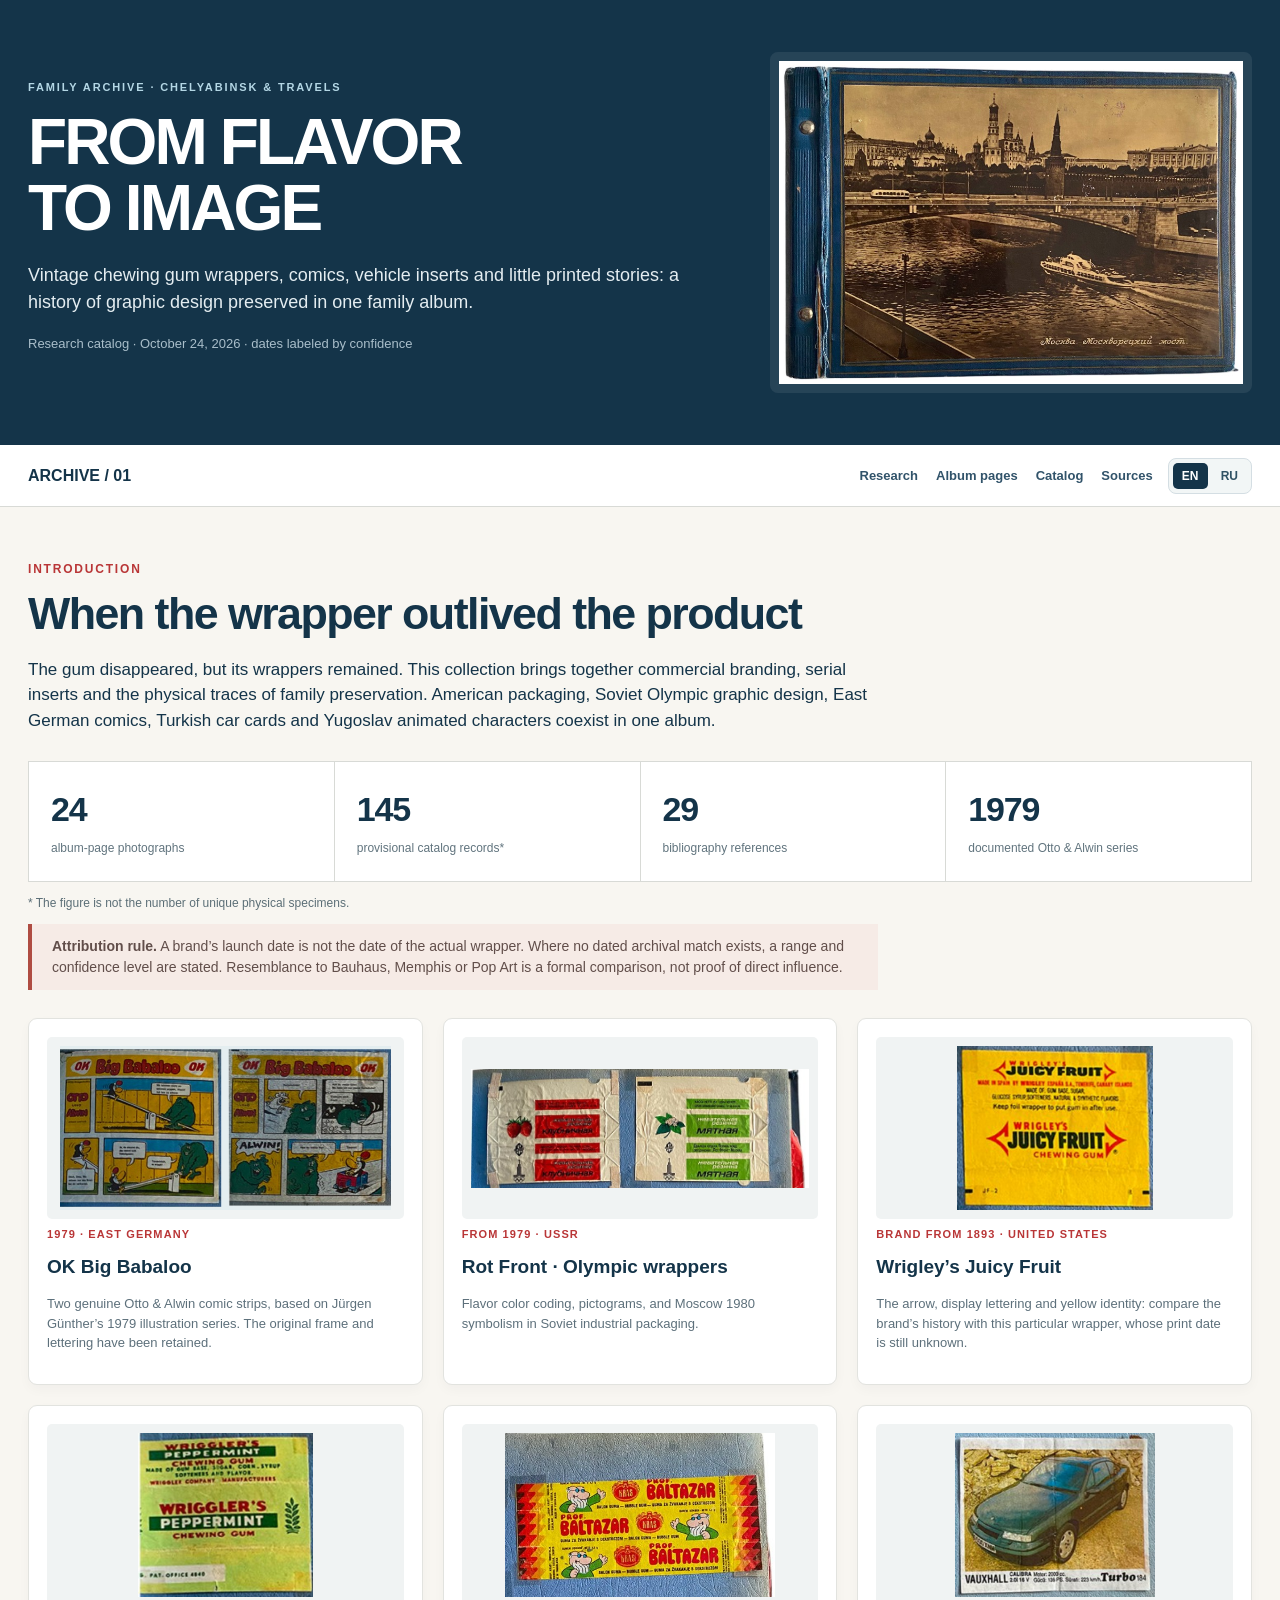
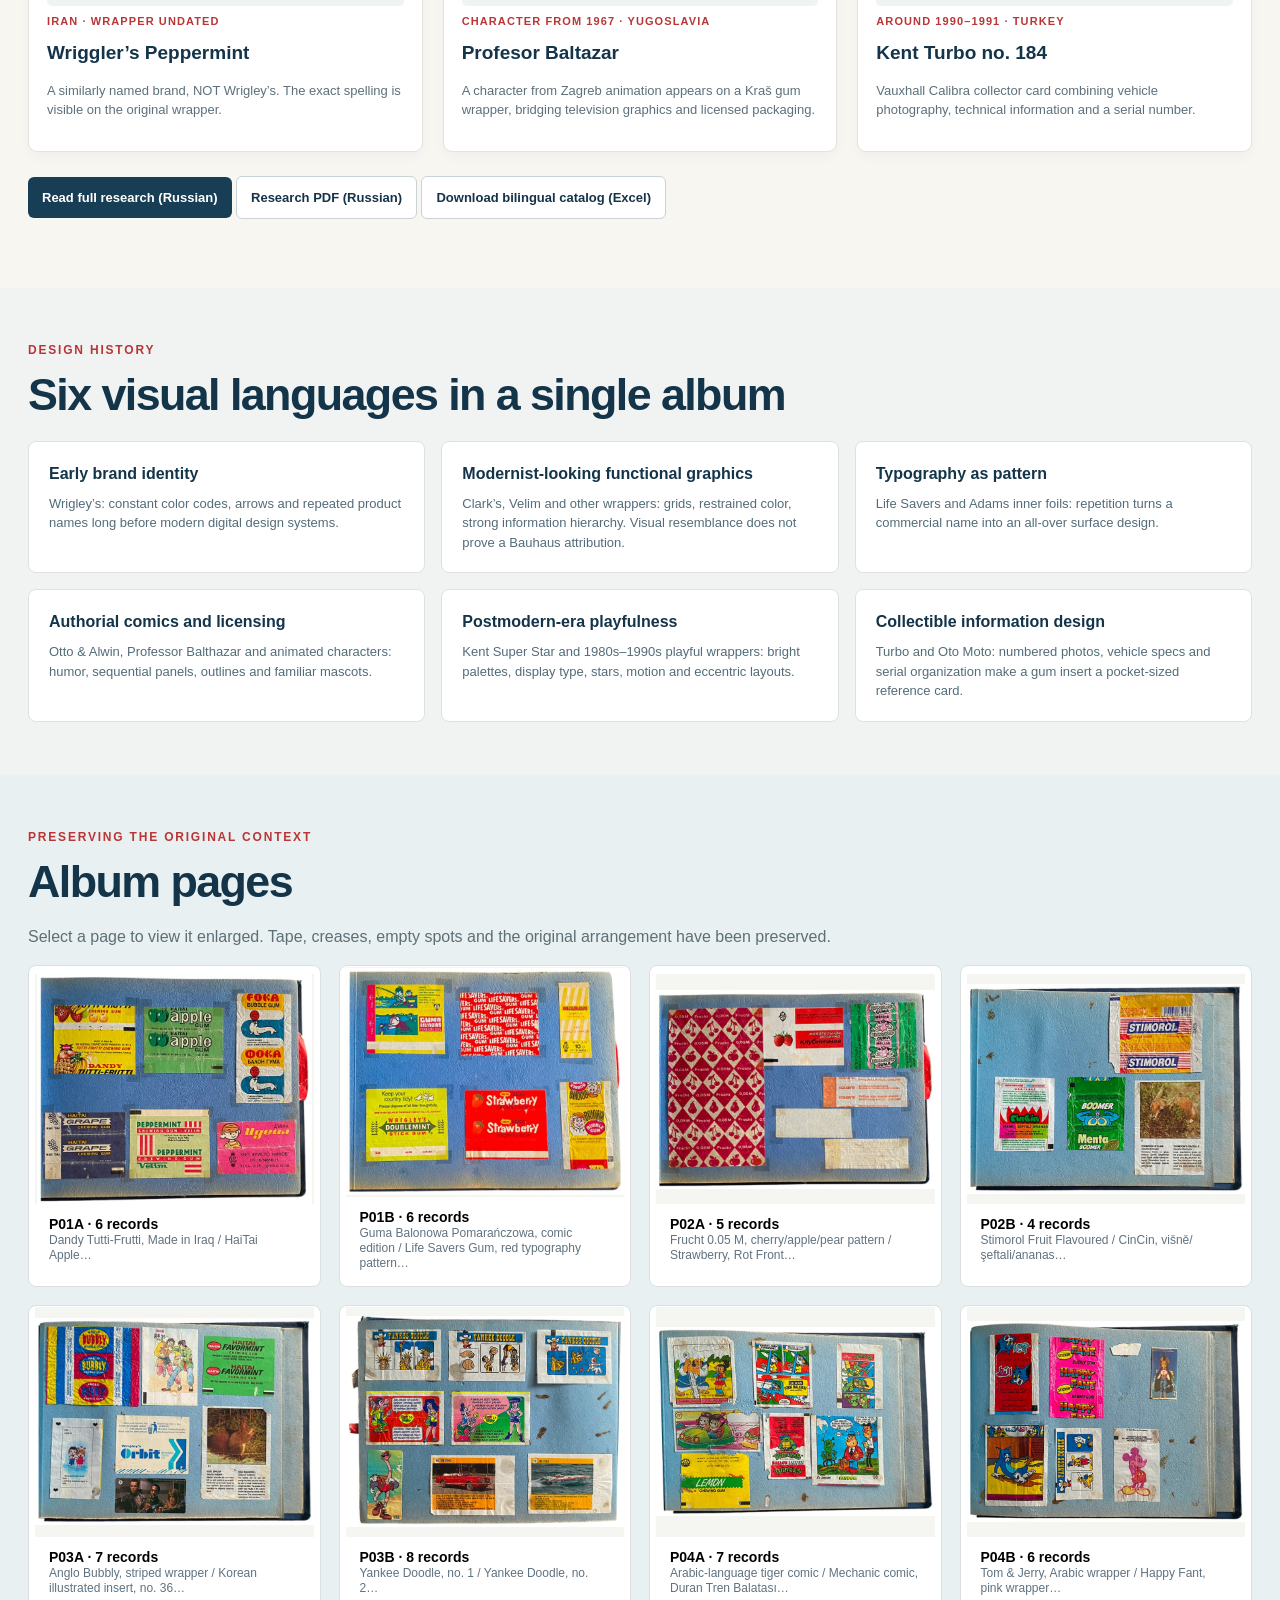
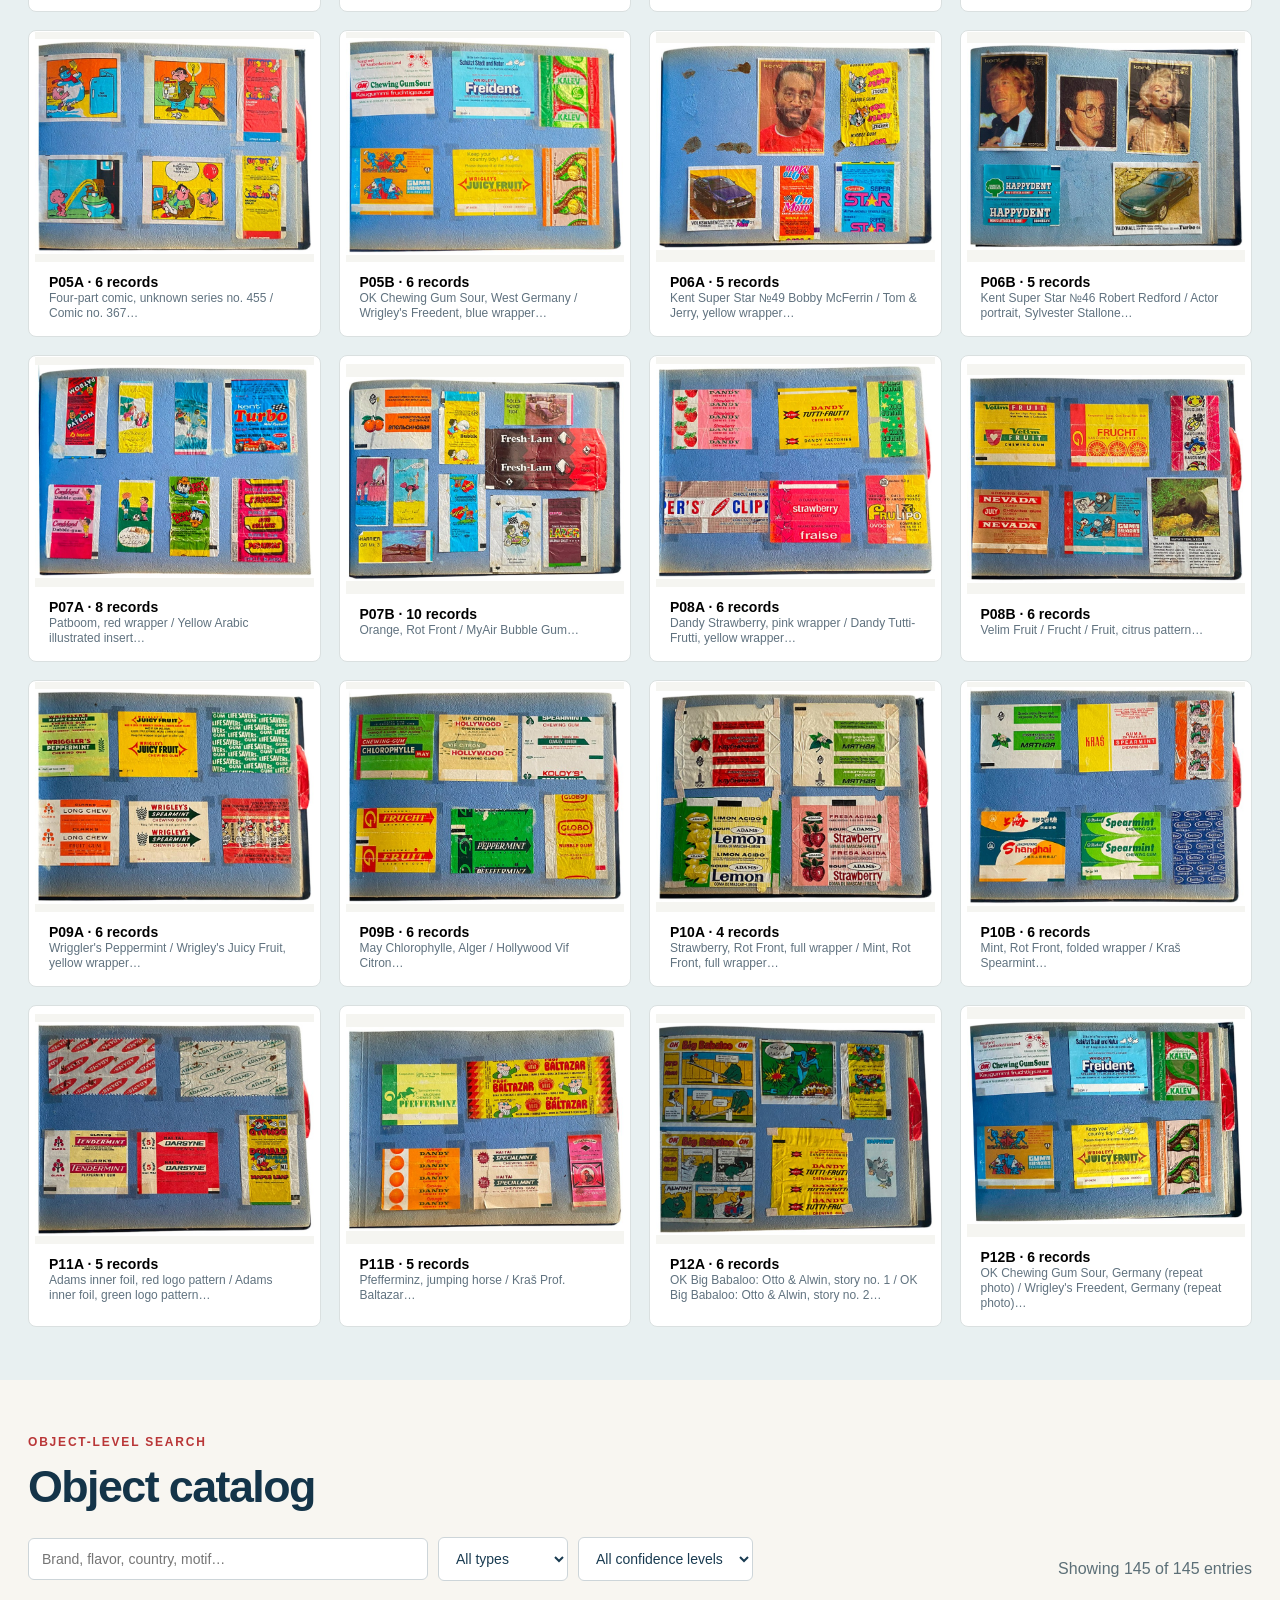
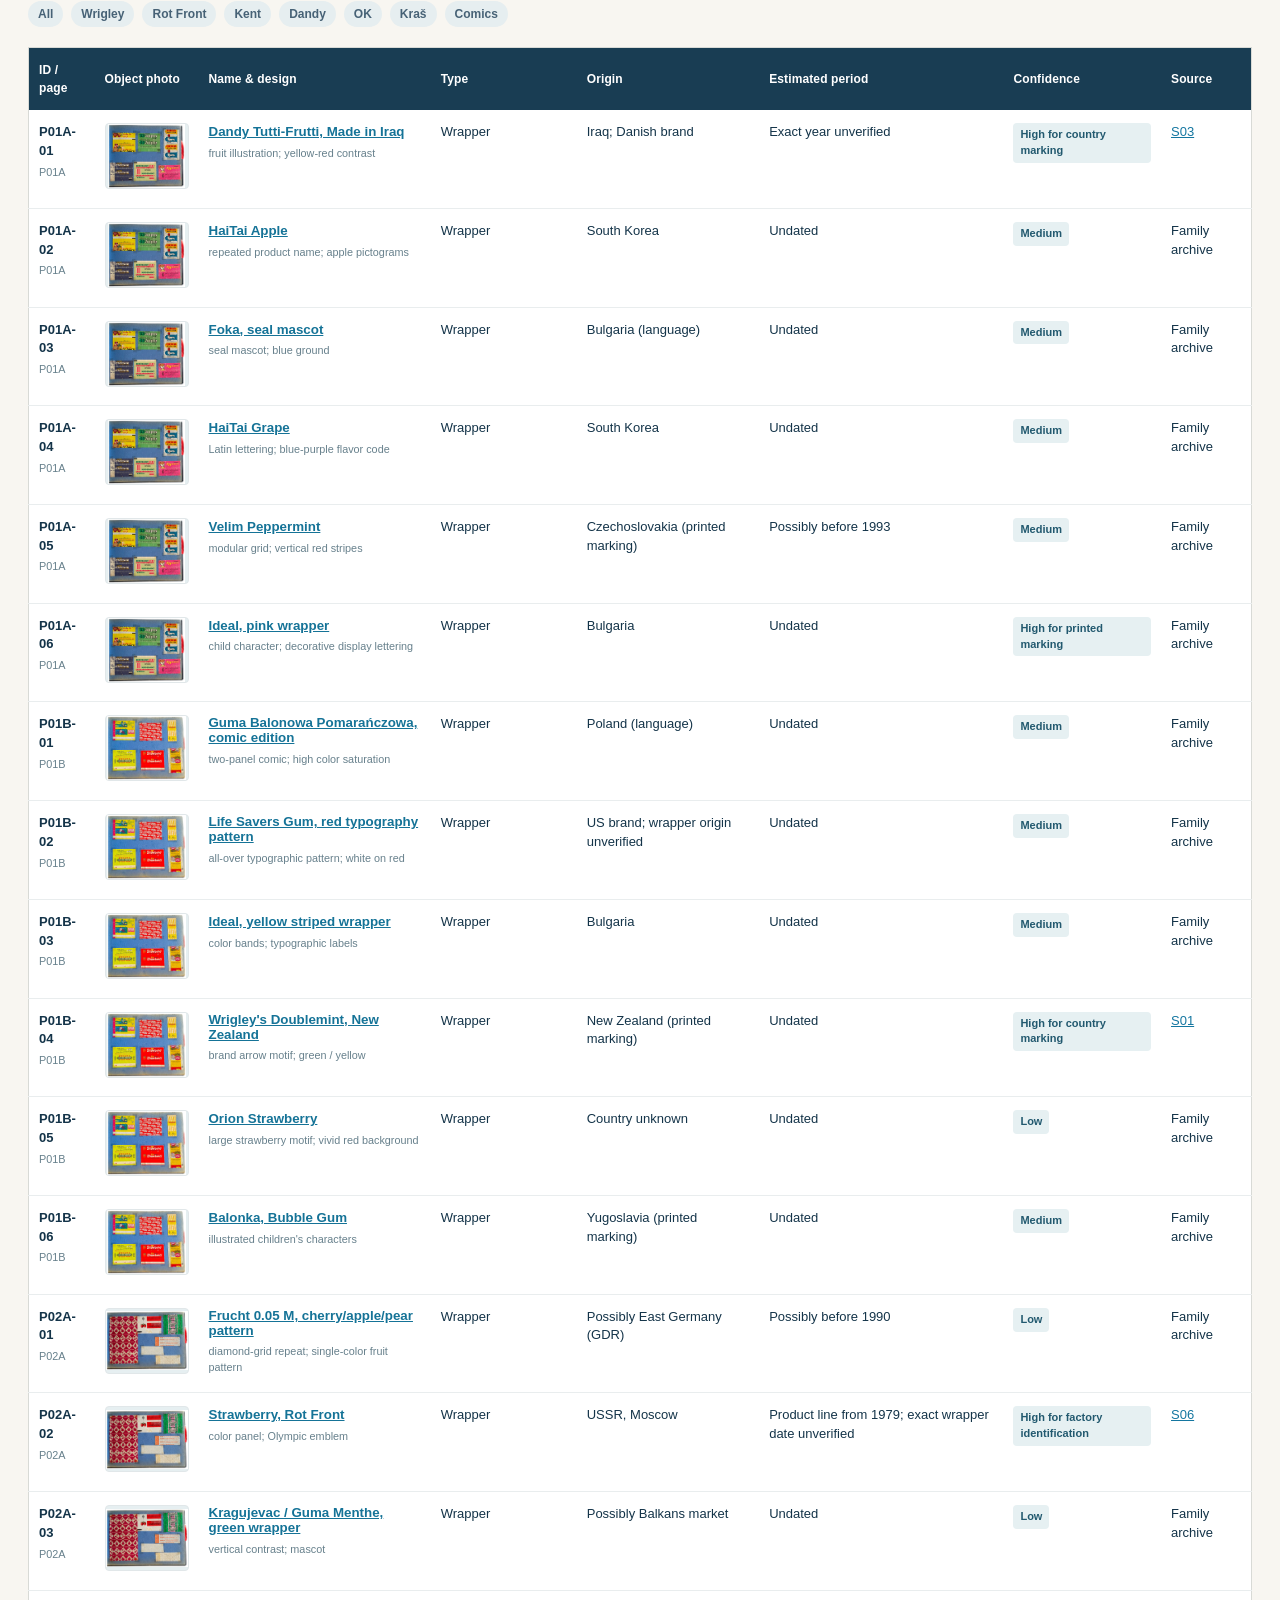
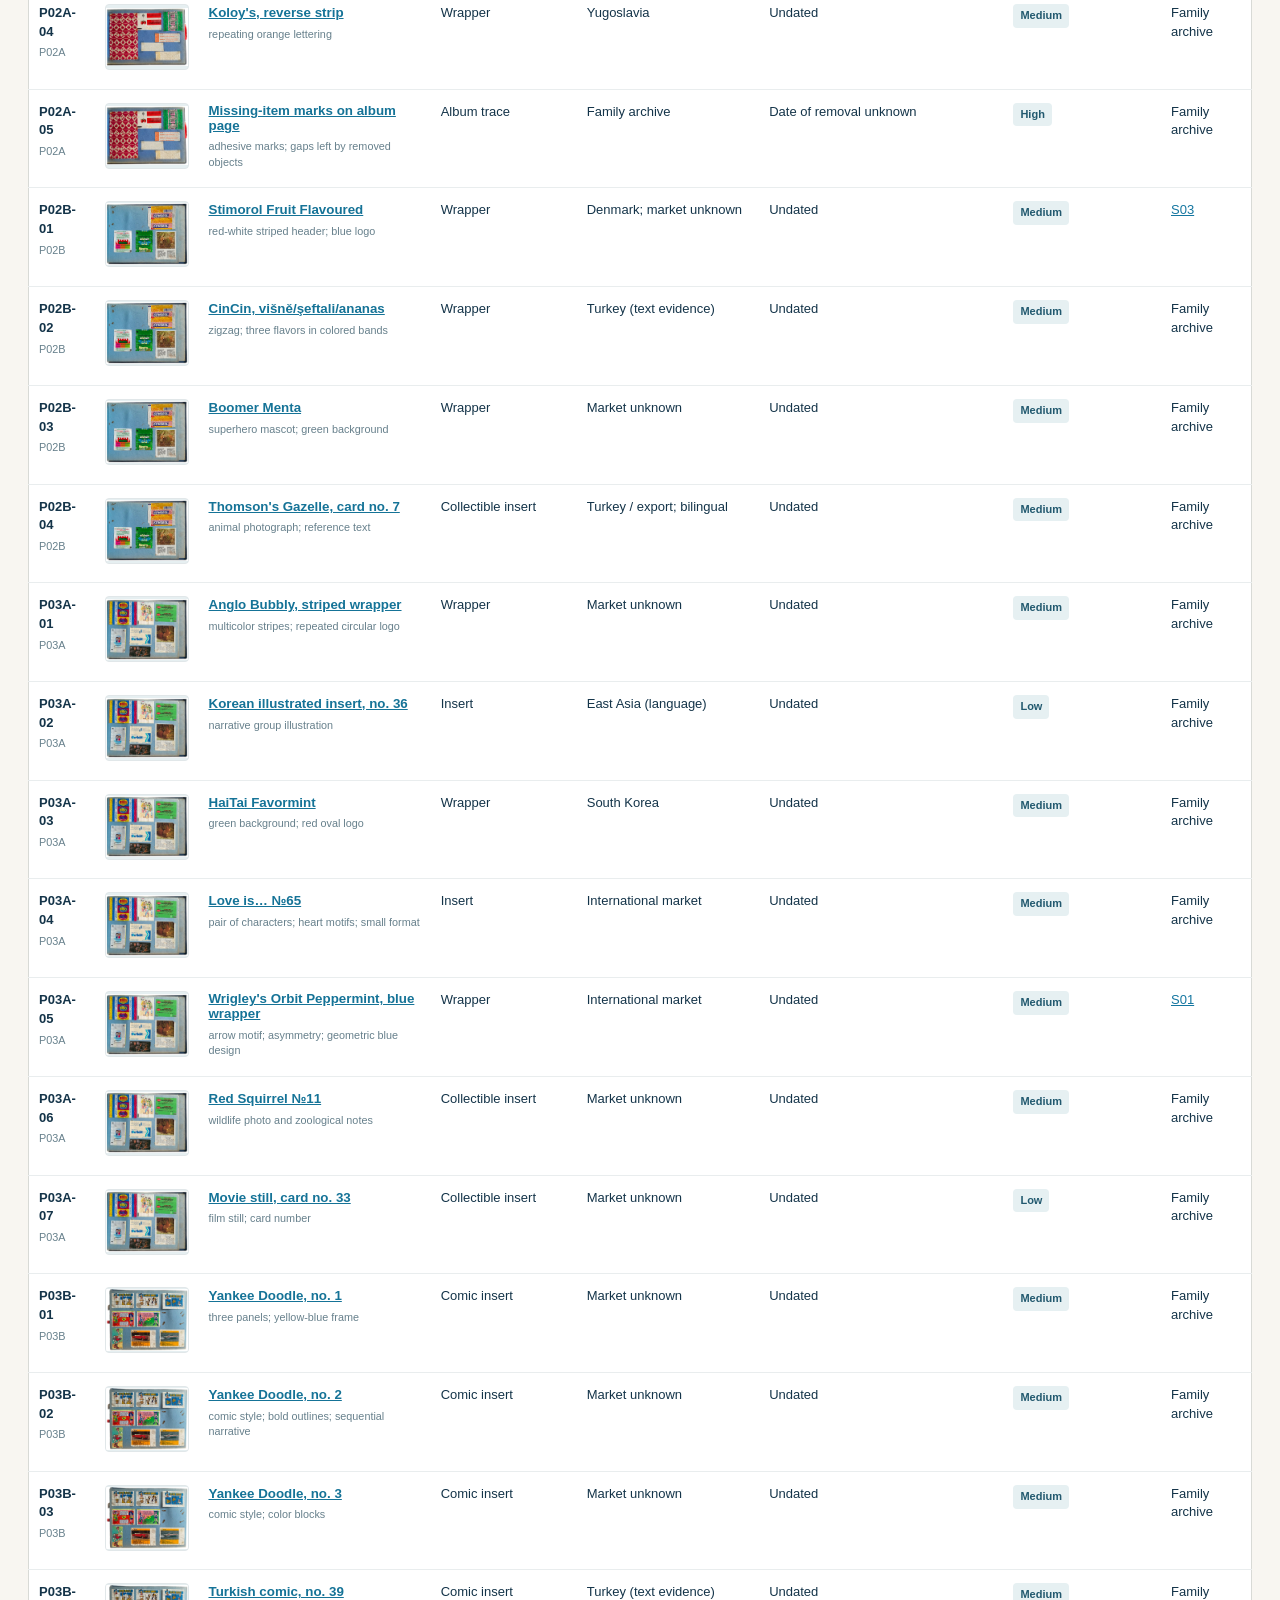
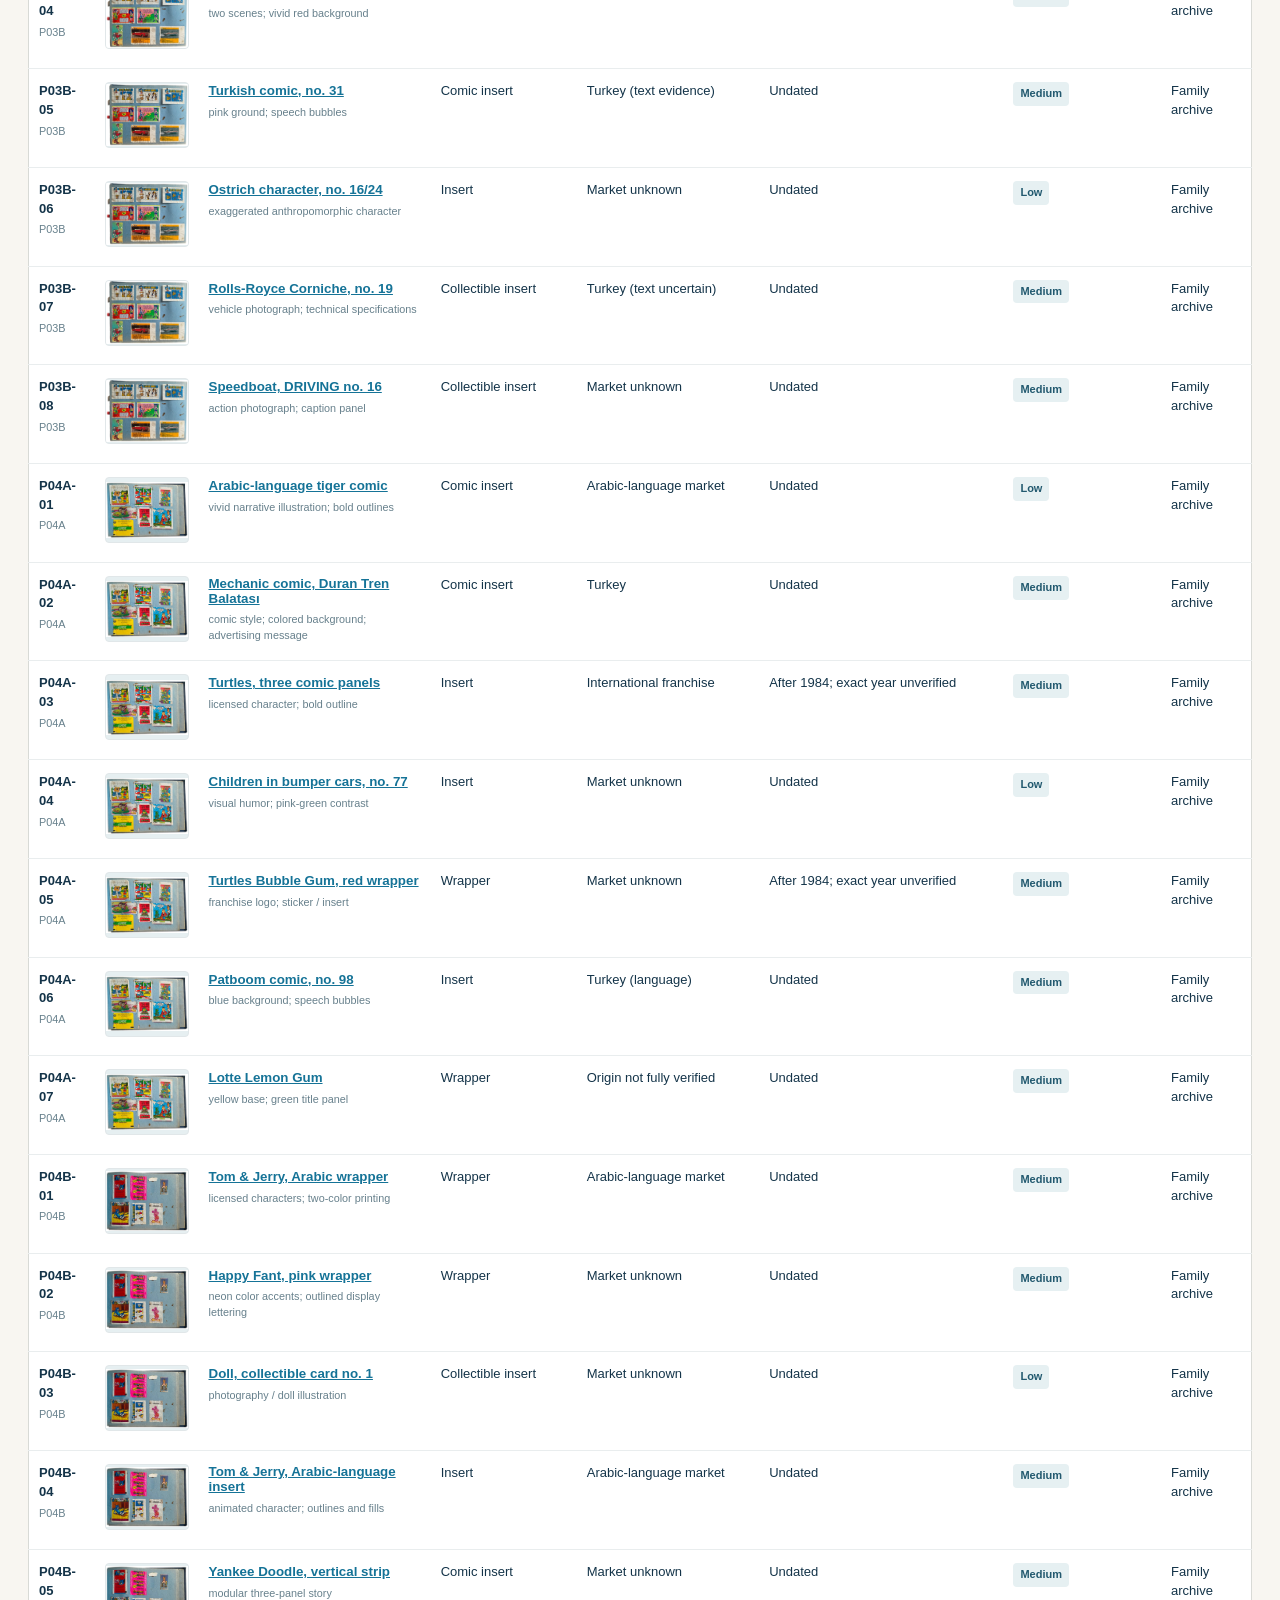
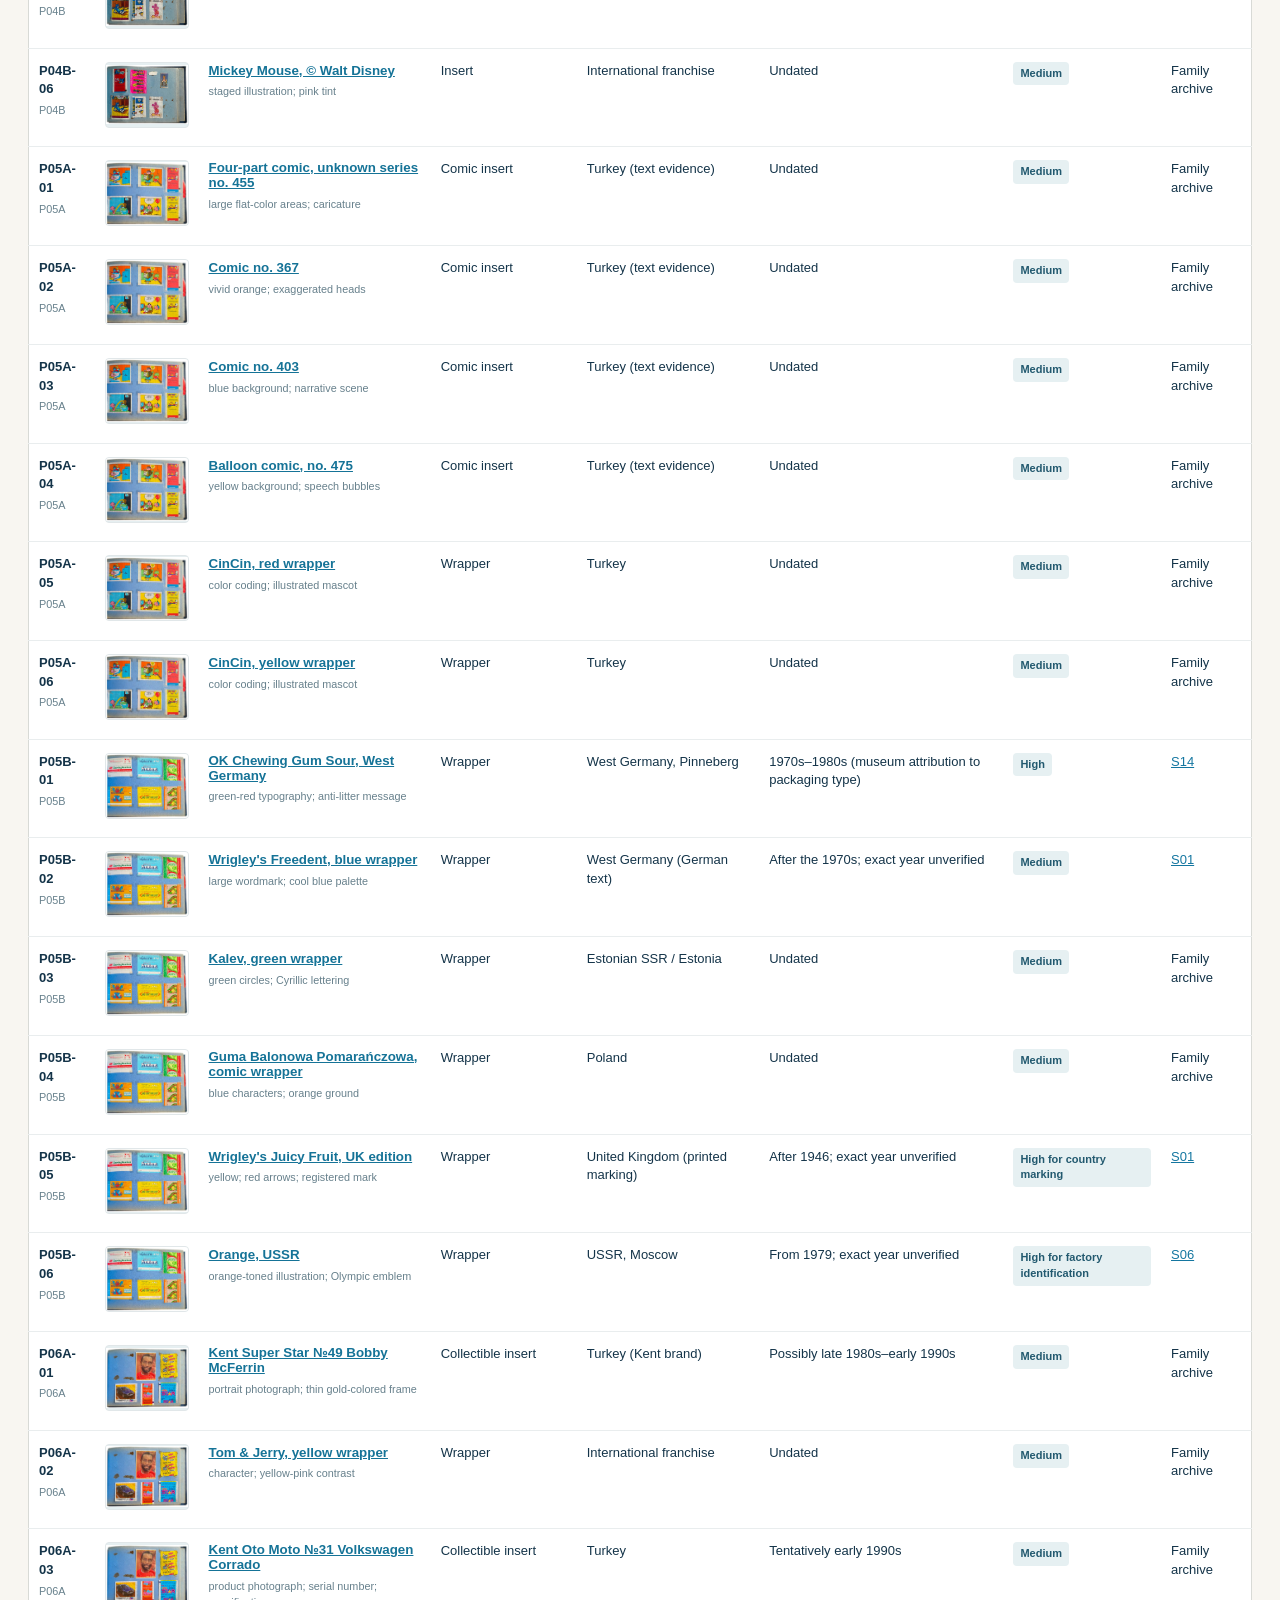
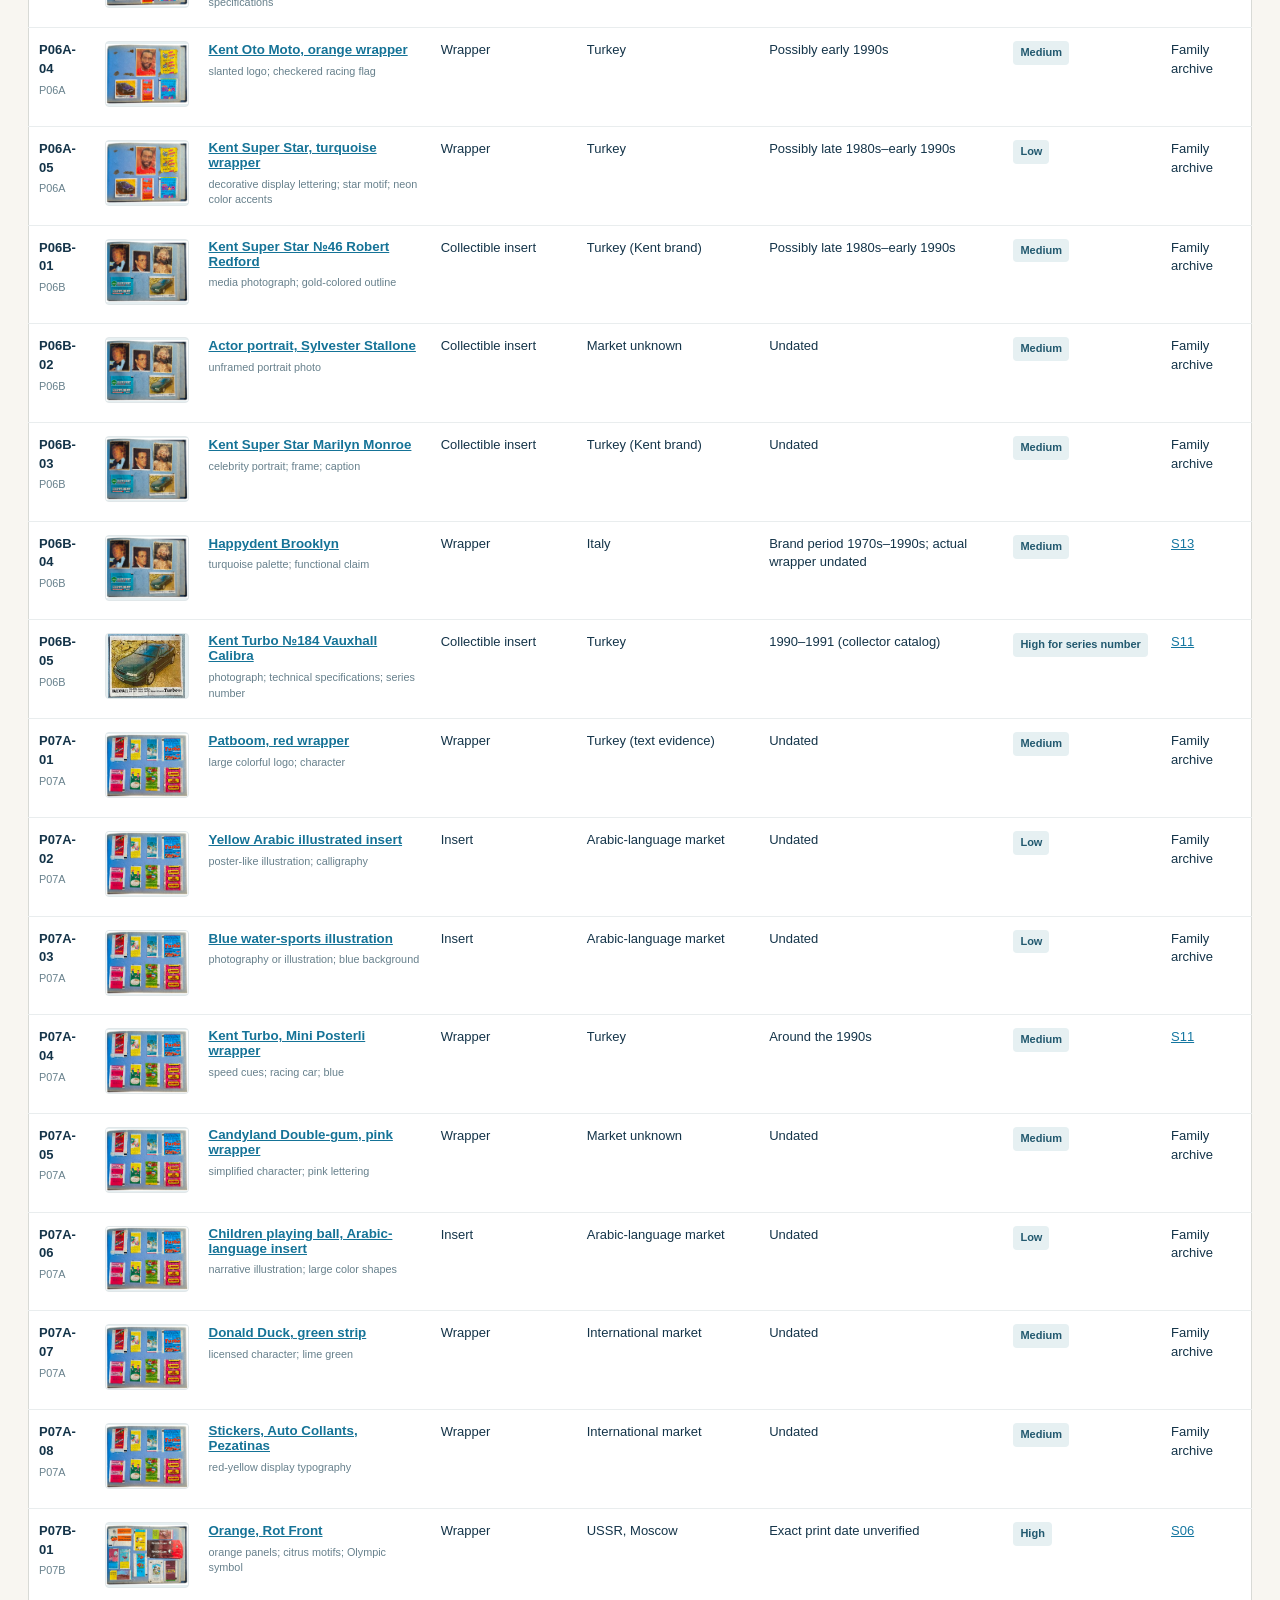
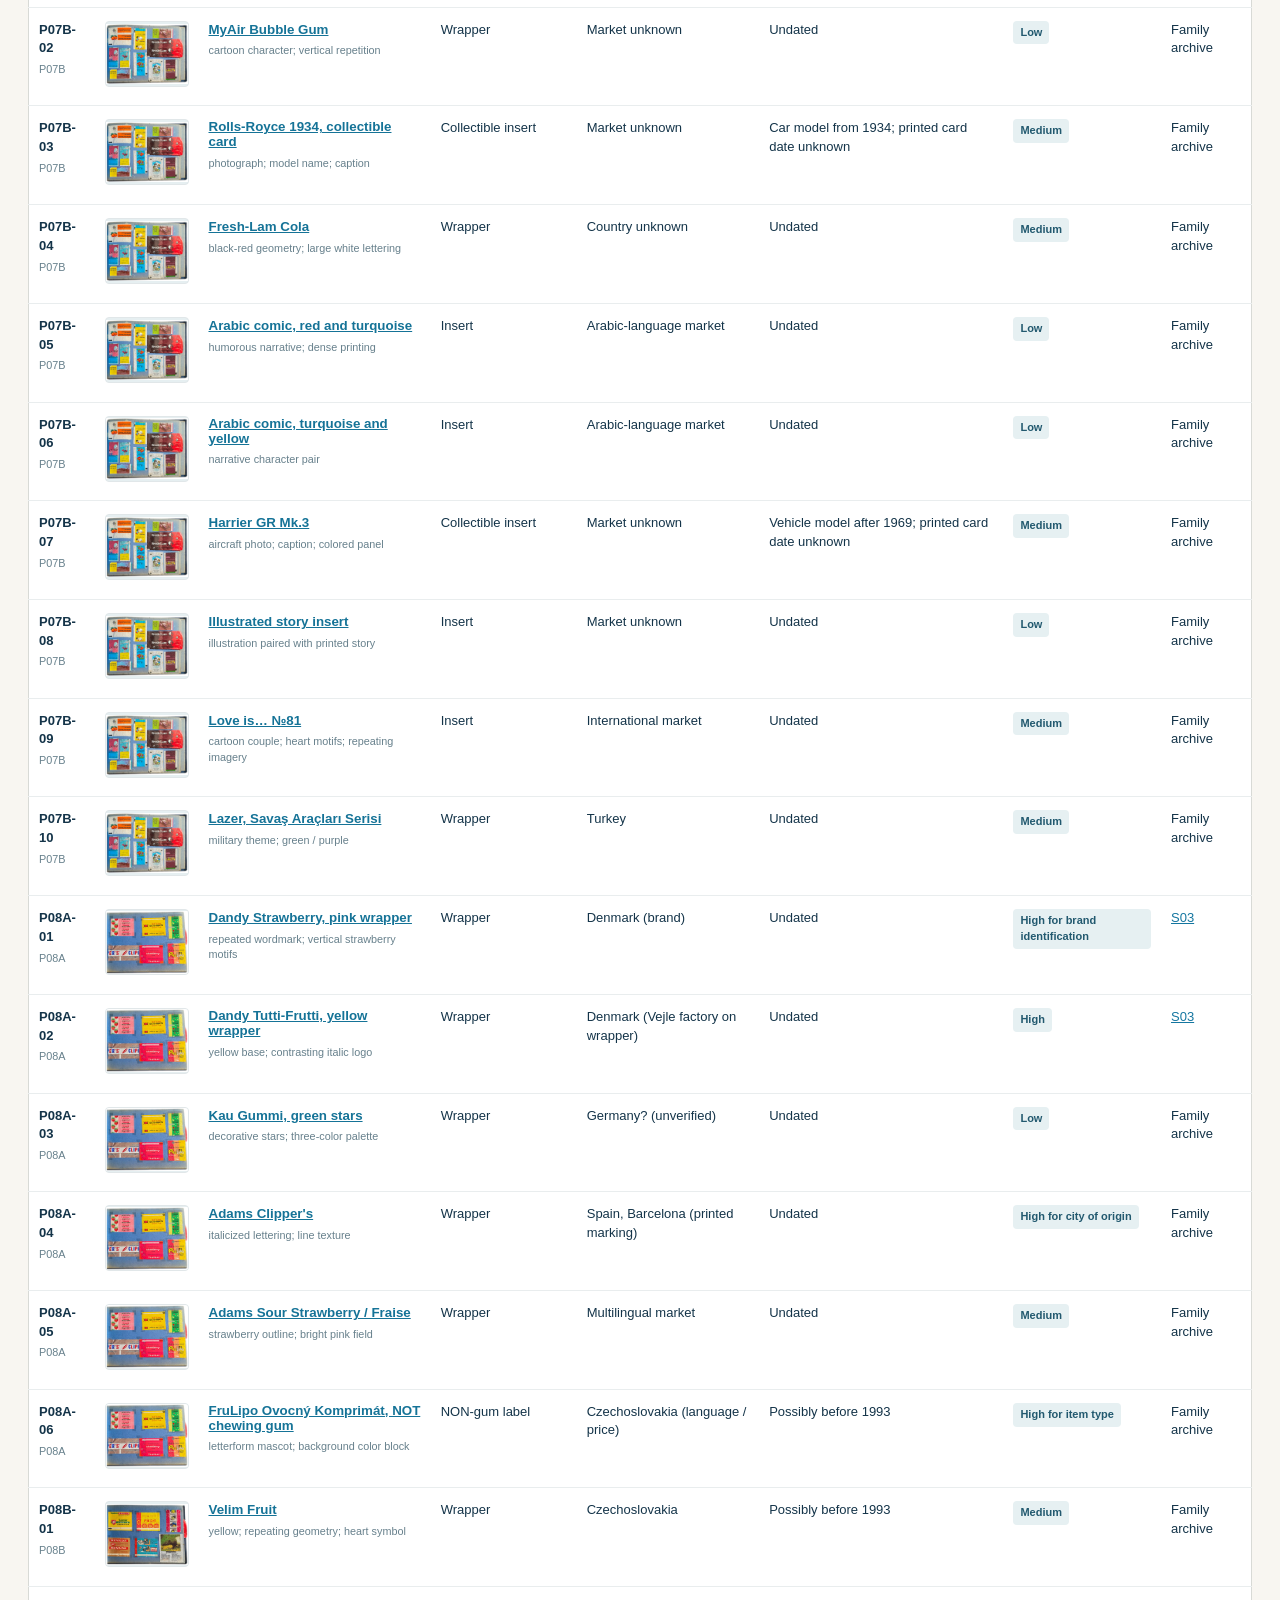
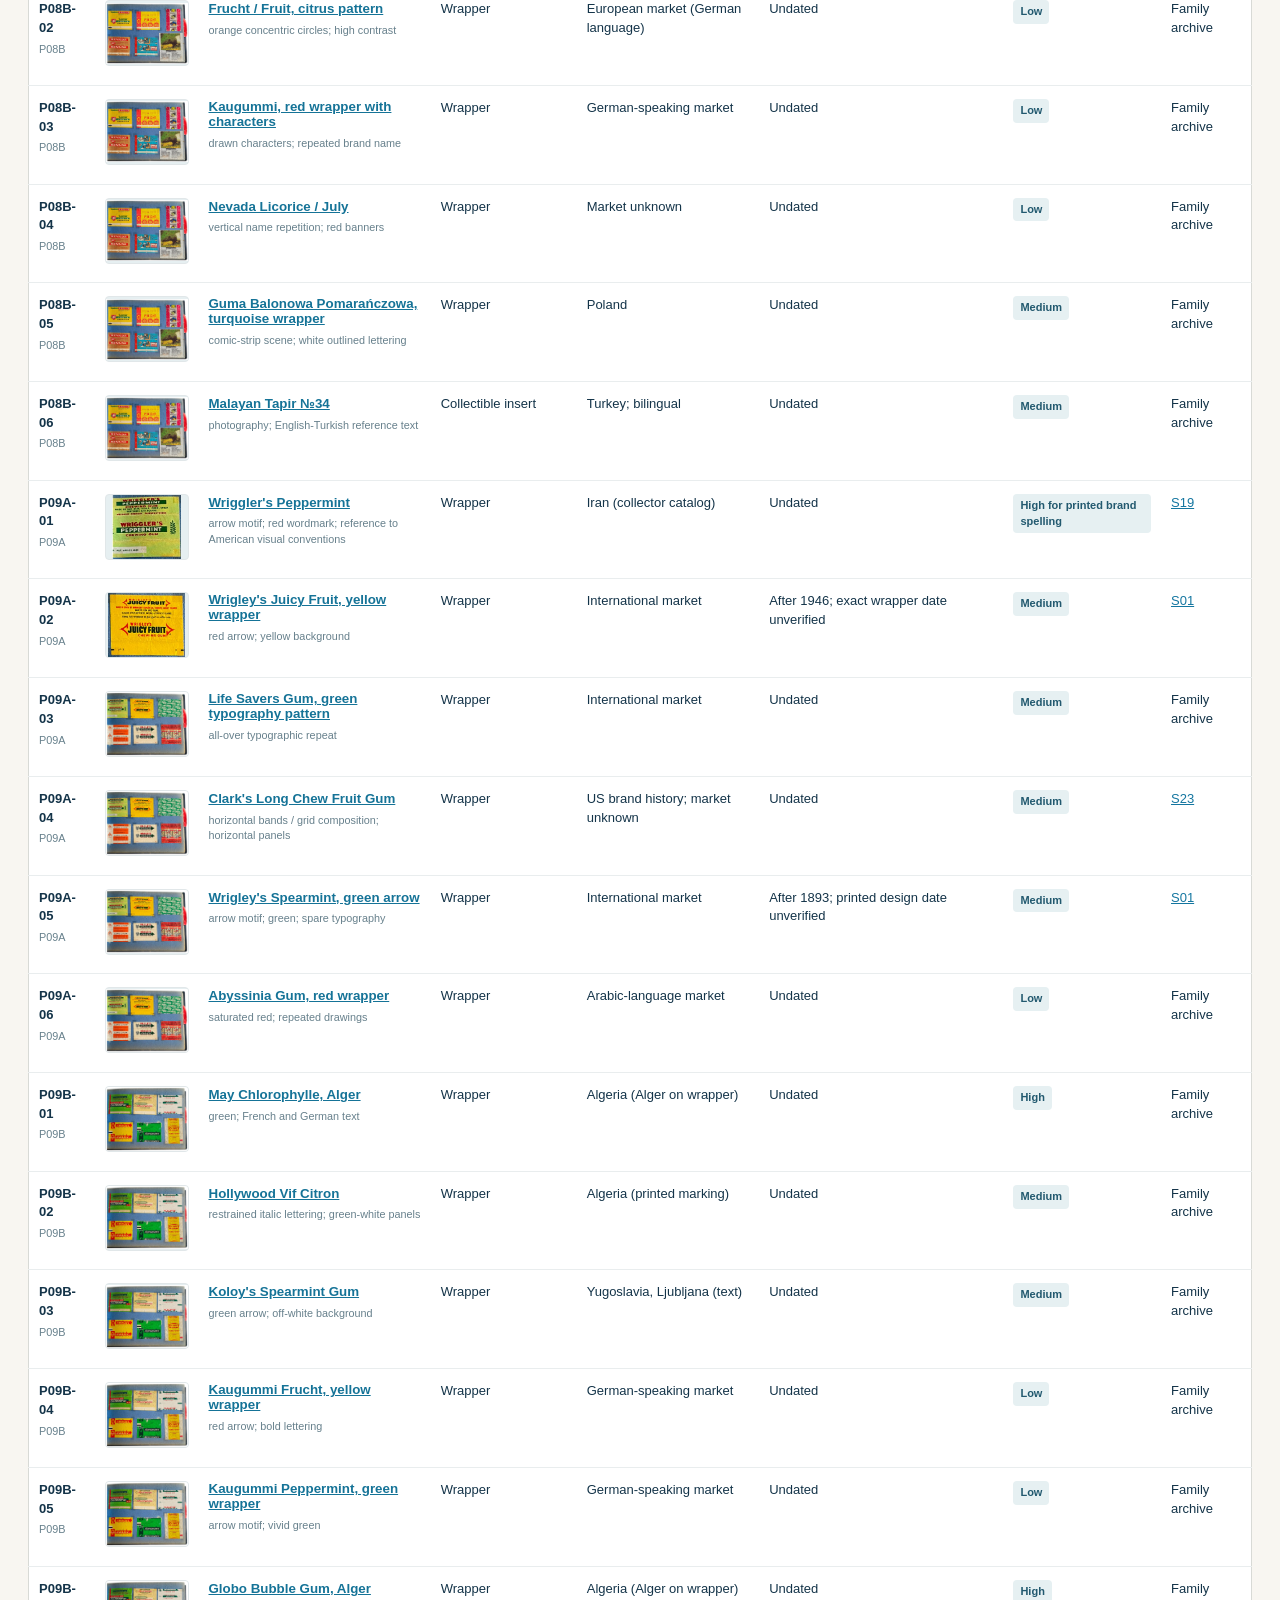
==== commit f21c34db: "Add full research page for mobile reading" ====
--- a/index.html
+++ b/index.html
@@ -10,7 +10,7 @@
 <p class="tiny" data-i18n="heroNote">Research catalog · October 24, 2026 · dates labeled by confidence</p>
 </div><img class="heroimage" src="assets/pages/cover.jpg" alt="Cover of a blue family album depicting an archival photograph of Moscow"></div></header>
 <div class="nav"><div class="wrap navin"><strong class="brand" data-i18n="brand">ARCHIVE / 01</strong>
-<div class="navmeta"><nav class="navlinks"><a href="#research" data-i18n="navResearch">Research</a><a href="#pages" data-i18n="navPages">Album pages</a><a href="#catalog" data-i18n="navCatalog">Catalog</a><a href="#sources" data-i18n="navSources">Sources</a></nav>
+<div class="navmeta"><nav class="navlinks"><a href="research.html" hreflang="ru" data-i18n="navResearch">Research</a><a href="#pages" data-i18n="navPages">Album pages</a><a href="#catalog" data-i18n="navCatalog">Catalog</a><a href="#sources" data-i18n="navSources">Sources</a></nav>
 <div class="langswitch" role="group" aria-label="Language / Язык"><button type="button" data-lang="en" class="active" aria-pressed="true">EN</button><button type="button" data-lang="ru" aria-pressed="false">RU</button></div></div></div></div>
 <main><section id="research" class="block"><div class="wrap">
 <div class="subheading" data-i18n="introSmall">INTRODUCTION</div><h2 data-i18n="introTitle">When the wrapper outlived the product</h2>
@@ -19,7 +19,7 @@
 <p class="muted" style="font-size:12px" data-i18n="statFoot">* The figure is not the number of unique physical specimens.</p>
 <div class="alert"><b data-i18n="attributionHead">Attribution rule.</b> <span data-i18n="attribution">A brand's launch date is not the date of the actual wrapper. Where no dated archival match exists, a range and confidence level are stated. Resemblance to Bauhaus, Memphis or Pop Art is a formal comparison, not proof of direct influence.</span></div>
 <div id="stories" class="storygrid"></div>
-<p style="margin-top:24px"><a class="button" href="Issledovanie_zhvachki.pdf" download data-i18n="downloadResearch">Research PDF (Russian)</a> <a class="button ghost" href="Katalog_zhevatelnyh_rezinok.xlsx" download data-i18n="downloadWorkbook">Download bilingual catalog (Excel)</a></p>
+<p style="margin-top:24px"><a class="button" href="research.html" hreflang="ru" data-i18n="readResearch">Read full research (Russian)</a> <a class="button ghost" href="Issledovanie_zhvachki.pdf" data-i18n="downloadResearch">Research PDF (Russian)</a> <a class="button ghost" href="Katalog_zhevatelnyh_rezinok.xlsx" download data-i18n="downloadWorkbook">Download bilingual catalog (Excel)</a></p>
 </div></section>
 <section id="design" class="block" style="background:#f0f3f1"><div class="wrap"><div class="subheading" data-i18n="designSmall">DESIGN HISTORY</div><h2 data-i18n="designTitle">Six visual languages in a single album</h2><div class="designgrid" id="designGrid"></div></div></section>
 <section id="pages" class="block" style="background:#e8f0f1"><div class="wrap"><div class="subheading" data-i18n="pagesSmall">PRESERVING THE ORIGINAL CONTEXT</div><h2 data-i18n="pagesTitle">Album pages</h2><p class="muted" data-i18n="pagesDesc">Select a page to view it enlarged. Tape, creases, empty spots and the original arrangement have been preserved.</p><div id="pageList" class="pages"></div></div></section>
@@ -36,4 +36,4 @@
 <footer class="foot"><div class="wrap"><b data-i18n="footerTitle">FROM FLAVOR TO IMAGE · FAMILY ARCHIVE</b><p data-i18n="footerText">Varvara Antonova</p></div></footer>
 <div class="modal" id="modal" role="dialog" aria-modal="true" aria-hidden="true" aria-labelledby="modalTitle"><div class="modalbox"><div class="modaltop"><button type="button" id="prev" aria-label="Previous">←</button><span id="modalTitle"></span><button type="button" id="next" aria-label="Next">→</button><button type="button" id="closeModal" data-i18n="close">Close ×</button></div><img id="modalImage" src="assets/pages/cover.jpg" alt=""><figcaption id="modalCaption"></figcaption></div></div>
 <script type="application/json" id="catalogData">[{"id":"P01A-01","page":"P01A","item_no":1,"title":"Dandy Tutti-Frutti, Made in Iraq","kind":"обёртка","country":"Ирак; датская марка","brand_since":"1939 (марка)","date_range":"точный год не установлен","confidence":"высокая для страны","design_features":"фруктовая иллюстрация; контраст жёлтого и красного","source_ids":"S03,S25","notes":"На самом предмете читается National Confectionery Products Co. W.L.L.","image":"assets/pages/P01A.jpg","title_en":"Dandy Tutti-Frutti, Made in Iraq","kind_en":"Wrapper","country_en":"Iraq; Danish brand","brand_since_en":"1939 (brand)","date_range_en":"Exact year unverified","confidence_en":"High for country marking","design_features_en":"fruit illustration; yellow-red contrast","notes_en":"For historical wording and provenance, see the original photographed object and source references."},{"id":"P01A-02","page":"P01A","item_no":2,"title":"HaiTai Apple","kind":"обёртка","country":"Южная Корея","brand_since":"не установлено","date_range":"не установлен","confidence":"средняя","design_features":"дублирование названия; пиктограммы яблок","source_ids":"S29","notes":"Проверить оборотную сторону","image":"assets/pages/P01A.jpg","title_en":"HaiTai Apple","kind_en":"Wrapper","country_en":"South Korea","brand_since_en":"Unverified","date_range_en":"Undated","confidence_en":"Medium","design_features_en":"repeated product name; apple pictograms","notes_en":"For historical wording and provenance, see the original photographed object and source references."},{"id":"P01A-03","page":"P01A","item_no":3,"title":"«Фока», тюлень","kind":"обёртка","country":"Болгария (язык)","brand_since":"не установлено","date_range":"не установлен","confidence":"средняя","design_features":"маскот-тюлень; голубая подложка","source_ids":"S29","notes":"Кириллица «балон гума», производитель неясен","image":"assets/pages/P01A.jpg","title_en":"Foka, seal mascot","kind_en":"Wrapper","country_en":"Bulgaria (language)","brand_since_en":"Unverified","date_range_en":"Undated","confidence_en":"Medium","design_features_en":"seal mascot; blue ground","notes_en":"For historical wording and provenance, see the original photographed object and source references."},{"id":"P01A-04","page":"P01A","item_no":4,"title":"HaiTai Grape","kind":"обёртка","country":"Южная Корея","brand_since":"не установлено","date_range":"не установлен","confidence":"средняя","design_features":"латиница; сине-фиолетовый цвет вкуса","source_ids":"S29","notes":"Нет проверенной даты серии","image":"assets/pages/P01A.jpg","title_en":"HaiTai Grape","kind_en":"Wrapper","country_en":"South Korea","brand_since_en":"Unverified","date_range_en":"Undated","confidence_en":"Medium","design_features_en":"Latin lettering; blue-purple flavor code","notes_en":"For historical wording and provenance, see the original photographed object and source references."},{"id":"P01A-05","page":"P01A","item_no":5,"title":"Velim Peppermint","kind":"обёртка","country":"Чехословакия (маркировка)","brand_since":"не установлено","date_range":"до 1993?","confidence":"средняя","design_features":"модульная сетка; красные вертикальные полосы","source_ids":"S29","notes":"Made in Czechoslovakia на экземпляре","image":"assets/pages/P01A.jpg","title_en":"Velim Peppermint","kind_en":"Wrapper","country_en":"Czechoslovakia (printed marking)","brand_since_en":"Unverified","date_range_en":"Possibly before 1993","confidence_en":"Medium","design_features_en":"modular grid; vertical red stripes","notes_en":"For historical wording and provenance, see the original photographed object and source references."},{"id":"P01A-06","page":"P01A","item_no":6,"title":"«Идеал», розовая","kind":"обёртка","country":"Болгария","brand_since":"не установлено","date_range":"не установлен","confidence":"высокая для маркировки","design_features":"персонаж ребёнка; декоративный шрифт","source_ids":"S29","notes":"Читается ХВП «Христо Ников», цена в левах","image":"assets/pages/P01A.jpg","title_en":"Ideal, pink wrapper","kind_en":"Wrapper","country_en":"Bulgaria","brand_since_en":"Unverified","date_range_en":"Undated","confidence_en":"High for printed marking","design_features_en":"child character; decorative display lettering","notes_en":"For historical wording and provenance, see the original photographed object and source references."},{"id":"P01B-01","page":"P01B","item_no":1,"title":"Guma Balonowa Pomarańczowa, комикс","kind":"обёртка","country":"Польша (язык)","brand_since":"не установлено","date_range":"не установлен","confidence":"средняя","design_features":"двухкадровый комикс; высокая насыщенность","source_ids":"S29","notes":"Читается польское обозначение вкуса","image":"assets/pages/P01B.jpg","title_en":"Guma Balonowa Pomarańczowa, comic edition","kind_en":"Wrapper","country_en":"Poland (language)","brand_since_en":"Unverified","date_range_en":"Undated","confidence_en":"Medium","design_features_en":"two-panel comic; high color saturation","notes_en":"For historical wording and provenance, see the original photographed object and source references."},{"id":"P01B-02","page":"P01B","item_no":2,"title":"Life Savers Gum, красный паттерн","kind":"обёртка","country":"США, бренд; страна экземпляра неясна","brand_since":"не установлено","date_range":"не установлен","confidence":"средняя","design_features":"all-over typographic pattern; белый на красном","source_ids":"S29","notes":"Повторённое название без центрального логотипа","image":"assets/pages/P01B.jpg","title_en":"Life Savers Gum, red typography pattern","kind_en":"Wrapper","country_en":"US brand; wrapper origin unverified","brand_since_en":"Unverified","date_range_en":"Undated","confidence_en":"Medium","design_features_en":"all-over typographic pattern; white on red","notes_en":"For historical wording and provenance, see the original photographed object and source references."},{"id":"P01B-03","page":"P01B","item_no":3,"title":"«Идеал», жёлтая полосатая","kind":"обёртка","country":"Болгария","brand_since":"не установлено","date_range":"не установлен","confidence":"средняя","design_features":"цветовые полосы; типографическая маркировка","source_ids":"S29","notes":"Проверить фабрику","image":"assets/pages/P01B.jpg","title_en":"Ideal, yellow striped wrapper","kind_en":"Wrapper","country_en":"Bulgaria","brand_since_en":"Unverified","date_range_en":"Undated","confidence_en":"Medium","design_features_en":"color bands; typographic labels","notes_en":"For historical wording and provenance, see the original photographed object and source references."},{"id":"P01B-04","page":"P01B","item_no":4,"title":"Wrigley's Doublemint, New Zealand","kind":"обёртка","country":"Новая Зеландия (маркировка)","brand_since":"1893/1914 (марки)","date_range":"не установлен","confidence":"высокая для страны","design_features":"фирменная стрелка; зелёный / жёлтый","source_ids":"S01","notes":"Made in New Zealand напечатано на обёртке","image":"assets/pages/P01B.jpg","title_en":"Wrigley's Doublemint, New Zealand","kind_en":"Wrapper","country_en":"New Zealand (printed marking)","brand_since_en":"1893 / 1914 (brand launches)","date_range_en":"Undated","confidence_en":"High for country marking","design_features_en":"brand arrow motif; green / yellow","notes_en":"For historical wording and provenance, see the original photographed object and source references."},{"id":"P01B-05","page":"P01B","item_no":5,"title":"Orion Strawberry","kind":"обёртка","country":"страна не установлена","brand_since":"не установлено","date_range":"не установлен","confidence":"низкая","design_features":"крупная клубника; яркий красный фон","source_ids":"S29","notes":"Строка NEW ORION, отдельная атрибуция нужна","image":"assets/pages/P01B.jpg","title_en":"Orion Strawberry","kind_en":"Wrapper","country_en":"Country unknown","brand_since_en":"Unverified","date_range_en":"Undated","confidence_en":"Low","design_features_en":"large strawberry motif; vivid red background","notes_en":"For historical wording and provenance, see the original photographed object and source references."},{"id":"P01B-06","page":"P01B","item_no":6,"title":"Balonka, Bubble Gum","kind":"обёртка","country":"Югославия (маркировка)","brand_since":"не установлено","date_range":"не установлен","confidence":"средняя","design_features":"рисованная детская персонажная графика","source_ids":"S29","notes":"Made in Jugoslavia на обёртке","image":"assets/pages/P01B.jpg","title_en":"Balonka, Bubble Gum","kind_en":"Wrapper","country_en":"Yugoslavia (printed marking)","brand_since_en":"Unverified","date_range_en":"Undated","confidence_en":"Medium","design_features_en":"illustrated children's characters","notes_en":"For historical wording and provenance, see the original photographed object and source references."},{"id":"P02A-01","page":"P02A","item_no":1,"title":"Frucht 0,05 M, вишня/яблоко/груша","kind":"обёртка","country":"предположительно ГДР","brand_since":"не установлено","date_range":"до 1990?","confidence":"низкая","design_features":"ромбический повтор; монохромный фруктовый паттерн","source_ids":"S29","notes":"Обозначение 0,05 M не доказывает страну без иных надписей","image":"assets/pages/P02A.jpg","title_en":"Frucht 0.05 M, cherry/apple/pear pattern","kind_en":"Wrapper","country_en":"Possibly East Germany (GDR)","brand_since_en":"Unverified","date_range_en":"Possibly before 1990","confidence_en":"Low","design_features_en":"diamond-grid repeat; single-color fruit pattern","notes_en":"For historical wording and provenance, see the original photographed object and source references."},{"id":"P02A-02","page":"P02A","item_no":2,"title":"«Клубничная», «Рот Фронт»","kind":"обёртка","country":"СССР, Москва","brand_since":"1979 (линия фабрики)","date_range":"с 1979; дата экземпляра не установлена","confidence":"высокая для фабрики","design_features":"цветовая плашка; эмблема Олимпиады","source_ids":"S06,S07,S08","notes":"Читается фабрика «Рот Фронт», Москва","image":"assets/pages/P02A.jpg","title_en":"Strawberry, Rot Front","kind_en":"Wrapper","country_en":"USSR, Moscow","brand_since_en":"1979 (factory product line)","date_range_en":"Product line from 1979; exact wrapper date unverified","confidence_en":"High for factory identification","design_features_en":"color panel; Olympic emblem","notes_en":"For historical wording and provenance, see the original photographed object and source references."},{"id":"P02A-03","page":"P02A","item_no":3,"title":"Kragujevac / Guma Menthe, зелёная","kind":"обёртка","country":"рынок Балкан (вероятно)","brand_since":"не установлено","date_range":"не установлен","confidence":"низкая","design_features":"вертикальный контраст; маскот","source_ids":"S29","notes":"Нужен макроснимок производителя","image":"assets/pages/P02A.jpg","title_en":"Kragujevac / Guma Menthe, green wrapper","kind_en":"Wrapper","country_en":"Possibly Balkans market","brand_since_en":"Unverified","date_range_en":"Undated","confidence_en":"Low","design_features_en":"vertical contrast; mascot","notes_en":"For historical wording and provenance, see the original photographed object and source references."},{"id":"P02A-04","page":"P02A","item_no":4,"title":"Koloy's, оборотная полоса","kind":"обёртка","country":"Югославия","brand_since":"не установлено","date_range":"не установлен","confidence":"средняя","design_features":"оранжевые повторяющиеся надписи","source_ids":"S29","notes":"На фрагменте различим Koloy's","image":"assets/pages/P02A.jpg","title_en":"Koloy's, reverse strip","kind_en":"Wrapper","country_en":"Yugoslavia","brand_since_en":"Unverified","date_range_en":"Undated","confidence_en":"Medium","design_features_en":"repeating orange lettering","notes_en":"For historical wording and provenance, see the original photographed object and source references."},{"id":"P02A-05","page":"P02A","item_no":5,"title":"Пустые следы от предметов","kind":"след альбома","country":"личный архив","brand_since":"не установлено","date_range":"дата удаления неизвестна","confidence":"высокая","design_features":"следы клея; пропуски в композиции","source_ids":"S29","notes":"Каталожная запись не является отдельной жвачкой","image":"assets/pages/P02A.jpg","title_en":"Missing-item marks on album page","kind_en":"Album trace","country_en":"Family archive","brand_since_en":"Unverified","date_range_en":"Date of removal unknown","confidence_en":"High","design_features_en":"adhesive marks; gaps left by removed objects","notes_en":"For historical wording and provenance, see the original photographed object and source references."},{"id":"P02B-01","page":"P02B","item_no":1,"title":"Stimorol Fruit Flavoured","kind":"обёртка","country":"Дания; рынок неясен","brand_since":"1956","date_range":"не установлен","confidence":"средняя","design_features":"красно-белая полосатая шапка; синий логотип","source_ids":"S03","notes":"На фрагменте штрихкод; бренд с 1956","image":"assets/pages/P02B.jpg","title_en":"Stimorol Fruit Flavoured","kind_en":"Wrapper","country_en":"Denmark; market unknown","brand_since_en":"1956","date_range_en":"Undated","confidence_en":"Medium","design_features_en":"red-white striped header; blue logo","notes_en":"For historical wording and provenance, see the original photographed object and source references."},{"id":"P02B-02","page":"P02B","item_no":2,"title":"CinCin, višně/şeftali/ananas","kind":"обёртка","country":"Турция (текст)","brand_since":"не установлено","date_range":"не установлен","confidence":"средняя","design_features":"зигзаг; три вкуса в цветных полосах","source_ids":"S29","notes":"На языке упаковки указаны вишня, персик, ананас","image":"assets/pages/P02B.jpg","title_en":"CinCin, višně/şeftali/ananas","kind_en":"Wrapper","country_en":"Turkey (text evidence)","brand_since_en":"Unverified","date_range_en":"Undated","confidence_en":"Medium","design_features_en":"zigzag; three flavors in colored bands","notes_en":"For historical wording and provenance, see the original photographed object and source references."},{"id":"P02B-03","page":"P02B","item_no":3,"title":"Boomer Menta","kind":"обёртка","country":"рынок не установлен","brand_since":"не установлено","date_range":"не установлен","confidence":"средняя","design_features":"маскот супергерой; зелёное поле","source_ids":"S29","notes":"Нужен крупный оборот","image":"assets/pages/P02B.jpg","title_en":"Boomer Menta","kind_en":"Wrapper","country_en":"Market unknown","brand_since_en":"Unverified","date_range_en":"Undated","confidence_en":"Medium","design_features_en":"superhero mascot; green background","notes_en":"For historical wording and provenance, see the original photographed object and source references."},{"id":"P02B-04","page":"P02B","item_no":4,"title":"Thomson's Gazelle, карточка №7","kind":"коллекционный вкладыш","country":"Турция/экспорт, двуязычный","brand_since":"не установлено","date_range":"не установлен","confidence":"средняя","design_features":"фотография животного; справочный текст","source_ids":"S29","notes":"Не товарная упаковка, а самостоятельная карточка","image":"assets/pages/P02B.jpg","title_en":"Thomson's Gazelle, card no. 7","kind_en":"Collectible insert","country_en":"Turkey / export; bilingual","brand_since_en":"Unverified","date_range_en":"Undated","confidence_en":"Medium","design_features_en":"animal photograph; reference text","notes_en":"For historical wording and provenance, see the original photographed object and source references."},{"id":"P03A-01","page":"P03A","item_no":1,"title":"Anglo Bubbly, полосатый","kind":"обёртка","country":"рынок не установлен","brand_since":"не установлено","date_range":"не установлен","confidence":"средняя","design_features":"многоцветные полосы; повторный круговой логотип","source_ids":"S29","notes":"Три лого на вертикальной полосе","image":"assets/pages/P03A.jpg","title_en":"Anglo Bubbly, striped wrapper","kind_en":"Wrapper","country_en":"Market unknown","brand_since_en":"Unverified","date_range_en":"Undated","confidence_en":"Medium","design_features_en":"multicolor stripes; repeated circular logo","notes_en":"For historical wording and provenance, see the original photographed object and source references."},{"id":"P03A-02","page":"P03A","item_no":2,"title":"Корейский рисованный вкладыш №36","kind":"вкладыш","country":"Восточная Азия (язык)","brand_since":"не установлено","date_range":"не установлен","confidence":"низкая","design_features":"многофигурная сюжетная иллюстрация","source_ids":"S29","notes":"Язык нуждается в проверке","image":"assets/pages/P03A.jpg","title_en":"Korean illustrated insert, no. 36","kind_en":"Insert","country_en":"East Asia (language)","brand_since_en":"Unverified","date_range_en":"Undated","confidence_en":"Low","design_features_en":"narrative group illustration","notes_en":"For historical wording and provenance, see the original photographed object and source references."},{"id":"P03A-03","page":"P03A","item_no":3,"title":"HaiTai Favormint","kind":"обёртка","country":"Южная Корея","brand_since":"не установлено","date_range":"не установлен","confidence":"средняя","design_features":"зелёный фон; красный овал логотипа","source_ids":"S29","notes":"Повторение названия по ширине","image":"assets/pages/P03A.jpg","title_en":"HaiTai Favormint","kind_en":"Wrapper","country_en":"South Korea","brand_since_en":"Unverified","date_range_en":"Undated","confidence_en":"Medium","design_features_en":"green background; red oval logo","notes_en":"For historical wording and provenance, see the original photographed object and source references."},{"id":"P03A-04","page":"P03A","item_no":4,"title":"Love is… №65","kind":"вкладыш","country":"международный рынок","brand_since":"не установлено","date_range":"не установлен","confidence":"средняя","design_features":"пара персонажей; сердечки; малый формат","source_ids":"S29","notes":"Обозначение «Love is» на изображении","image":"assets/pages/P03A.jpg","title_en":"Love is… №65","kind_en":"Insert","country_en":"International market","brand_since_en":"Unverified","date_range_en":"Undated","confidence_en":"Medium","design_features_en":"pair of characters; heart motifs; small format","notes_en":"For historical wording and provenance, see the original photographed object and source references."},{"id":"P03A-05","page":"P03A","item_no":5,"title":"Wrigley's Orbit Peppermint, голубой","kind":"обёртка","country":"международный рынок","brand_since":"1893/1914 (марки)","date_range":"не установлен","confidence":"средняя","design_features":"стрелка; асимметрия; геометрический синий","source_ids":"S01","notes":"Сверить страну выпуска по обороту","image":"assets/pages/P03A.jpg","title_en":"Wrigley's Orbit Peppermint, blue wrapper","kind_en":"Wrapper","country_en":"International market","brand_since_en":"1893 / 1914 (brand launches)","date_range_en":"Undated","confidence_en":"Medium","design_features_en":"arrow motif; asymmetry; geometric blue design","notes_en":"For historical wording and provenance, see the original photographed object and source references."},{"id":"P03A-06","page":"P03A","item_no":6,"title":"Red Squirrel №11","kind":"коллекционный вкладыш","country":"рынок не установлен","brand_since":"не установлено","date_range":"не установлен","confidence":"средняя","design_features":"натурфото и зоологический текст","source_ids":"S29","notes":"Двуязычная подпись","image":"assets/pages/P03A.jpg","title_en":"Red Squirrel №11","kind_en":"Collectible insert","country_en":"Market unknown","brand_since_en":"Unverified","date_range_en":"Undated","confidence_en":"Medium","design_features_en":"wildlife photo and zoological notes","notes_en":"For historical wording and provenance, see the original photographed object and source references."},{"id":"P03A-07","page":"P03A","item_no":7,"title":"Кадр из фильма №33","kind":"коллекционный вкладыш","country":"рынок не установлен","brand_since":"не установлено","date_range":"не установлен","confidence":"низкая","design_features":"кадр из кино; номер карточки","source_ids":"S29","notes":"Фильм не установлен","image":"assets/pages/P03A.jpg","title_en":"Movie still, card no. 33","kind_en":"Collectible insert","country_en":"Market unknown","brand_since_en":"Unverified","date_range_en":"Undated","confidence_en":"Low","design_features_en":"film still; card number","notes_en":"For historical wording and provenance, see the original photographed object and source references."},{"id":"P03B-01","page":"P03B","item_no":1,"title":"Yankee Doodle, №1","kind":"комиксный вкладыш","country":"рынок не установлен","brand_since":"не установлено","date_range":"не установлен","confidence":"средняя","design_features":"три кадра; жёлто-синяя рамка","source_ids":"S29","notes":"Герой с ковбойской шляпой","image":"assets/pages/P03B.jpg","title_en":"Yankee Doodle, no. 1","kind_en":"Comic insert","country_en":"Market unknown","brand_since_en":"Unverified","date_range_en":"Undated","confidence_en":"Medium","design_features_en":"three panels; yellow-blue frame","notes_en":"For historical wording and provenance, see the original photographed object and source references."},{"id":"P03B-02","page":"P03B","item_no":2,"title":"Yankee Doodle, №2","kind":"комиксный вкладыш","country":"рынок не установлен","brand_since":"не установлено","date_range":"не установлен","confidence":"средняя","design_features":"комикс; контур; последовательный сюжет","source_ids":"S29","notes":"Иллюстрация с мячом","image":"assets/pages/P03B.jpg","title_en":"Yankee Doodle, no. 2","kind_en":"Comic insert","country_en":"Market unknown","brand_since_en":"Unverified","date_range_en":"Undated","confidence_en":"Medium","design_features_en":"comic style; bold outlines; sequential narrative","notes_en":"For historical wording and provenance, see the original photographed object and source references."},{"id":"P03B-03","page":"P03B","item_no":3,"title":"Yankee Doodle, №3","kind":"комиксный вкладыш","country":"рынок не установлен","brand_since":"не установлено","date_range":"не установлен","confidence":"средняя","design_features":"комикс; цветовые плашки","source_ids":"S29","notes":"Иллюстрация со звездой","image":"assets/pages/P03B.jpg","title_en":"Yankee Doodle, no. 3","kind_en":"Comic insert","country_en":"Market unknown","brand_since_en":"Unverified","date_range_en":"Undated","confidence_en":"Medium","design_features_en":"comic style; color blocks","notes_en":"For historical wording and provenance, see the original photographed object and source references."},{"id":"P03B-04","page":"P03B","item_no":4,"title":"Турецкий комикс №39","kind":"комиксный вкладыш","country":"Турция (текст)","brand_since":"не установлено","date_range":"не установлен","confidence":"средняя","design_features":"две сцены; яркий красный фон","source_ids":"S29","notes":"Название серии не читается полностью","image":"assets/pages/P03B.jpg","title_en":"Turkish comic, no. 39","kind_en":"Comic insert","country_en":"Turkey (text evidence)","brand_since_en":"Unverified","date_range_en":"Undated","confidence_en":"Medium","design_features_en":"two scenes; vivid red background","notes_en":"For historical wording and provenance, see the original photographed object and source references."},{"id":"P03B-05","page":"P03B","item_no":5,"title":"Турецкий комикс №31","kind":"комиксный вкладыш","country":"Турция (текст)","brand_since":"не установлено","date_range":"не установлен","confidence":"средняя","design_features":"розовая подложка; пузыри диалога","source_ids":"S29","notes":"Название серии не читается полностью","image":"assets/pages/P03B.jpg","title_en":"Turkish comic, no. 31","kind_en":"Comic insert","country_en":"Turkey (text evidence)","brand_since_en":"Unverified","date_range_en":"Undated","confidence_en":"Medium","design_features_en":"pink ground; speech bubbles","notes_en":"For historical wording and provenance, see the original photographed object and source references."},{"id":"P03B-06","page":"P03B","item_no":6,"title":"Страус / персонаж, №16/24","kind":"вкладыш","country":"рынок не установлен","brand_since":"не установлено","date_range":"не установлен","confidence":"низкая","design_features":"гротескная антропоморфная иллюстрация","source_ids":"S29","notes":"Герой-птица","image":"assets/pages/P03B.jpg","title_en":"Ostrich character, no. 16/24","kind_en":"Insert","country_en":"Market unknown","brand_since_en":"Unverified","date_range_en":"Undated","confidence_en":"Low","design_features_en":"exaggerated anthropomorphic character","notes_en":"For historical wording and provenance, see the original photographed object and source references."},{"id":"P03B-07","page":"P03B","item_no":7,"title":"Rolls-Royce Corniche, №19","kind":"коллекционный вкладыш","country":"Турция (текст?)","brand_since":"не установлено","date_range":"не установлен","confidence":"средняя","design_features":"фотография транспорта; техпаспорт","source_ids":"S29","notes":"1934 на этом фото не указан; это отдельный вкладыш","image":"assets/pages/P03B.jpg","title_en":"Rolls-Royce Corniche, no. 19","kind_en":"Collectible insert","country_en":"Turkey (text uncertain)","brand_since_en":"Unverified","date_range_en":"Undated","confidence_en":"Medium","design_features_en":"vehicle photograph; technical specifications","notes_en":"For historical wording and provenance, see the original photographed object and source references."},{"id":"P03B-08","page":"P03B","item_no":8,"title":"Катер, №16 DRIVING","kind":"коллекционный вкладыш","country":"рынок не установлен","brand_since":"не установлено","date_range":"не установлен","confidence":"средняя","design_features":"жанровая фотография; табличная подпись","source_ids":"S29","notes":"Период производства катера не установлен","image":"assets/pages/P03B.jpg","title_en":"Speedboat, DRIVING no. 16","kind_en":"Collectible insert","country_en":"Market unknown","brand_since_en":"Unverified","date_range_en":"Undated","confidence_en":"Medium","design_features_en":"action photograph; caption panel","notes_en":"For historical wording and provenance, see the original photographed object and source references."},{"id":"P04A-01","page":"P04A","item_no":1,"title":"Восточный комикс с тигром","kind":"комиксный вкладыш","country":"арабоязычный рынок","brand_since":"не установлено","date_range":"не установлен","confidence":"низкая","design_features":"яркая сюжетная иллюстрация; контур","source_ids":"S29","notes":"Нет подтверждённого производителя","image":"assets/pages/P04A.jpg","title_en":"Arabic-language tiger comic","kind_en":"Comic insert","country_en":"Arabic-language market","brand_since_en":"Unverified","date_range_en":"Undated","confidence_en":"Low","design_features_en":"vivid narrative illustration; bold outlines","notes_en":"For historical wording and provenance, see the original photographed object and source references."},{"id":"P04A-02","page":"P04A","item_no":2,"title":"Комикс с механиком (Duran Tren Balatası)","kind":"комиксный вкладыш","country":"Турция","brand_since":"не установлено","date_range":"не установлен","confidence":"средняя","design_features":"комикс; цветной фон; реклама","source_ids":"S29","notes":"Читаются турецкие слова и номер 870","image":"assets/pages/P04A.jpg","title_en":"Mechanic comic, Duran Tren Balatası","kind_en":"Comic insert","country_en":"Turkey","brand_since_en":"Unverified","date_range_en":"Undated","confidence_en":"Medium","design_features_en":"comic style; colored background; advertising message","notes_en":"For historical wording and provenance, see the original photographed object and source references."},{"id":"P04A-03","page":"P04A","item_no":3,"title":"Turtles, три кадра","kind":"вкладыш","country":"международная франшиза","brand_since":"не установлено","date_range":"после 1984; точный год неясен","confidence":"средняя","design_features":"лицензионный персонаж; крупный контур","source_ids":"S29","notes":"Не атрибутировать производителя без маркировки","image":"assets/pages/P04A.jpg","title_en":"Turtles, three comic panels","kind_en":"Insert","country_en":"International franchise","brand_since_en":"Unverified","date_range_en":"After 1984; exact year unverified","confidence_en":"Medium","design_features_en":"licensed character; bold outline","notes_en":"For historical wording and provenance, see the original photographed object and source references."},{"id":"P04A-04","page":"P04A","item_no":4,"title":"Дети на машинках №77","kind":"вкладыш","country":"рынок не установлен","brand_since":"не установлено","date_range":"не установлен","confidence":"низкая","design_features":"иллюстративный юмор; розово-зелёный","source_ids":"S29","notes":"Возможная самостоятельная серия","image":"assets/pages/P04A.jpg","title_en":"Children in bumper cars, no. 77","kind_en":"Insert","country_en":"Market unknown","brand_since_en":"Unverified","date_range_en":"Undated","confidence_en":"Low","design_features_en":"visual humor; pink-green contrast","notes_en":"For historical wording and provenance, see the original photographed object and source references."},{"id":"P04A-05","page":"P04A","item_no":5,"title":"Turtles bubble gum, красный","kind":"обёртка","country":"рынок не установлен","brand_since":"не установлено","date_range":"после 1984; точный год неясен","confidence":"средняя","design_features":"логотип франшизы; наклейка/вкладыш","source_ids":"S29","notes":"На обороте искать юридическую строку","image":"assets/pages/P04A.jpg","title_en":"Turtles Bubble Gum, red wrapper","kind_en":"Wrapper","country_en":"Market unknown","brand_since_en":"Unverified","date_range_en":"After 1984; exact year unverified","confidence_en":"Medium","design_features_en":"franchise logo; sticker / insert","notes_en":"For historical wording and provenance, see the original photographed object and source references."},{"id":"P04A-06","page":"P04A","item_no":6,"title":"Patboom, комикс №98","kind":"вкладыш","country":"Турция (язык)","brand_since":"не установлено","date_range":"не установлен","confidence":"средняя","design_features":"синий фон; пузыри диалога","source_ids":"S29","notes":"Маленький пронумерованный комикс","image":"assets/pages/P04A.jpg","title_en":"Patboom comic, no. 98","kind_en":"Insert","country_en":"Turkey (language)","brand_since_en":"Unverified","date_range_en":"Undated","confidence_en":"Medium","design_features_en":"blue background; speech bubbles","notes_en":"For historical wording and provenance, see the original photographed object and source references."},{"id":"P04A-07","page":"P04A","item_no":7,"title":"Lotte Lemon Gum","kind":"обёртка","country":"Южная Корея (бренд)","brand_since":"не установлено","date_range":"не установлен","confidence":"средняя","design_features":"жёлтая база; зелёная плашка с названием","source_ids":"S29","notes":"Проверить производственный адрес","image":"assets/pages/P04A.jpg","title_en":"Lotte Lemon Gum","kind_en":"Wrapper","country_en":"Origin not fully verified","brand_since_en":"Unverified","date_range_en":"Undated","confidence_en":"Medium","design_features_en":"yellow base; green title panel","notes_en":"For historical wording and provenance, see the original photographed object and source references."},{"id":"P04B-01","page":"P04B","item_no":1,"title":"Tom & Jerry, арабская обёртка","kind":"обёртка","country":"арабоязычный рынок","brand_since":"не установлено","date_range":"не установлен","confidence":"средняя","design_features":"лицензионные персонажи; двухцветная печать","source_ids":"S29","notes":"Год и страна фабрики не подтверждены","image":"assets/pages/P04B.jpg","title_en":"Tom & Jerry, Arabic wrapper","kind_en":"Wrapper","country_en":"Arabic-language market","brand_since_en":"Unverified","date_range_en":"Undated","confidence_en":"Medium","design_features_en":"licensed characters; two-color printing","notes_en":"For historical wording and provenance, see the original photographed object and source references."},{"id":"P04B-02","page":"P04B","item_no":2,"title":"Happy Fant, розовая","kind":"обёртка","country":"рынок не установлен","brand_since":"не установлено","date_range":"не установлен","confidence":"средняя","design_features":"неон; контурный дисплейный шрифт","source_ids":"S29","notes":"Есть указание «sticker»","image":"assets/pages/P04B.jpg","title_en":"Happy Fant, pink wrapper","kind_en":"Wrapper","country_en":"Market unknown","brand_since_en":"Unverified","date_range_en":"Undated","confidence_en":"Medium","design_features_en":"neon color accents; outlined display lettering","notes_en":"For historical wording and provenance, see the original photographed object and source references."},{"id":"P04B-03","page":"P04B","item_no":3,"title":"Кукла, карточка №1","kind":"коллекционный вкладыш","country":"рынок не установлен","brand_since":"не установлено","date_range":"не установлен","confidence":"низкая","design_features":"фото / иллюстрация куклы","source_ids":"S29","notes":"Отдельный мини-вкладыш","image":"assets/pages/P04B.jpg","title_en":"Doll, collectible card no. 1","kind_en":"Collectible insert","country_en":"Market unknown","brand_since_en":"Unverified","date_range_en":"Undated","confidence_en":"Low","design_features_en":"photography / doll illustration","notes_en":"For historical wording and provenance, see the original photographed object and source references."},{"id":"P04B-04","page":"P04B","item_no":4,"title":"Tom & Jerry, арабский вкладыш","kind":"вкладыш","country":"арабоязычный рынок","brand_since":"не установлено","date_range":"не установлен","confidence":"средняя","design_features":"анимационный персонаж; контур, заливка","source_ids":"S29","notes":"Чёрно-синяя кошка с мышью","image":"assets/pages/P04B.jpg","title_en":"Tom & Jerry, Arabic-language insert","kind_en":"Insert","country_en":"Arabic-language market","brand_since_en":"Unverified","date_range_en":"Undated","confidence_en":"Medium","design_features_en":"animated character; outlines and fills","notes_en":"For historical wording and provenance, see the original photographed object and source references."},{"id":"P04B-05","page":"P04B","item_no":5,"title":"Yankee Doodle, вертикальный","kind":"комиксный вкладыш","country":"рынок не установлен","brand_since":"не установлено","date_range":"не установлен","confidence":"средняя","design_features":"модульный трёхкадровый сюжет","source_ids":"S29","notes":"Печатная полоса синего цвета","image":"assets/pages/P04B.jpg","title_en":"Yankee Doodle, vertical strip","kind_en":"Comic insert","country_en":"Market unknown","brand_since_en":"Unverified","date_range_en":"Undated","confidence_en":"Medium","design_features_en":"modular three-panel story","notes_en":"For historical wording and provenance, see the original photographed object and source references."},{"id":"P04B-06","page":"P04B","item_no":6,"title":"Mickey Mouse, © Walt Disney","kind":"вкладыш","country":"международная франшиза","brand_since":"не установлено","date_range":"не установлен","confidence":"средняя","design_features":"сценическая иллюстрация; розовое тонирование","source_ids":"S29","notes":"Copyright не даёт дату выпуска","image":"assets/pages/P04B.jpg","title_en":"Mickey Mouse, © Walt Disney","kind_en":"Insert","country_en":"International franchise","brand_since_en":"Unverified","date_range_en":"Undated","confidence_en":"Medium","design_features_en":"staged illustration; pink tint","notes_en":"For historical wording and provenance, see the original photographed object and source references."},{"id":"P05A-01","page":"P05A","item_no":1,"title":"Четыре комикса, серия неизвестна №455","kind":"комиксный вкладыш","country":"Турция (текст)","brand_since":"не установлено","date_range":"не установлен","confidence":"средняя","design_features":"крупные цветные плоскости; карикатура","source_ids":"S29","notes":"Отдельная карточка","image":"assets/pages/P05A.jpg","title_en":"Four-part comic, unknown series no. 455","kind_en":"Comic insert","country_en":"Turkey (text evidence)","brand_since_en":"Unverified","date_range_en":"Undated","confidence_en":"Medium","design_features_en":"large flat-color areas; caricature","notes_en":"For historical wording and provenance, see the original photographed object and source references."},{"id":"P05A-02","page":"P05A","item_no":2,"title":"Комикс, №367","kind":"комиксный вкладыш","country":"Турция (текст)","brand_since":"не установлено","date_range":"не установлен","confidence":"средняя","design_features":"яркий оранжевый; гротескные головы","source_ids":"S29","notes":"Отдельная карточка","image":"assets/pages/P05A.jpg","title_en":"Comic no. 367","kind_en":"Comic insert","country_en":"Turkey (text evidence)","brand_since_en":"Unverified","date_range_en":"Undated","confidence_en":"Medium","design_features_en":"vivid orange; exaggerated heads","notes_en":"For historical wording and provenance, see the original photographed object and source references."},{"id":"P05A-03","page":"P05A","item_no":3,"title":"Комикс, №403","kind":"комиксный вкладыш","country":"Турция (текст)","brand_since":"не установлено","date_range":"не установлен","confidence":"средняя","design_features":"синий фон; сюжет","source_ids":"S29","notes":"Отдельная карточка","image":"assets/pages/P05A.jpg","title_en":"Comic no. 403","kind_en":"Comic insert","country_en":"Turkey (text evidence)","brand_since_en":"Unverified","date_range_en":"Undated","confidence_en":"Medium","design_features_en":"blue background; narrative scene","notes_en":"For historical wording and provenance, see the original photographed object and source references."},{"id":"P05A-04","page":"P05A","item_no":4,"title":"Комикс с воздушным шаром, №475","kind":"комиксный вкладыш","country":"Турция (текст)","brand_since":"не установлено","date_range":"не установлен","confidence":"средняя","design_features":"жёлтый фон; пузыри диалога","source_ids":"S29","notes":"Отдельная карточка","image":"assets/pages/P05A.jpg","title_en":"Balloon comic, no. 475","kind_en":"Comic insert","country_en":"Turkey (text evidence)","brand_since_en":"Unverified","date_range_en":"Undated","confidence_en":"Medium","design_features_en":"yellow background; speech bubbles","notes_en":"For historical wording and provenance, see the original photographed object and source references."},{"id":"P05A-05","page":"P05A","item_no":5,"title":"CinCin, красная обёртка","kind":"обёртка","country":"Турция","brand_since":"не установлено","date_range":"не установлен","confidence":"средняя","design_features":"цветовой код; рисованный маскот","source_ids":"S29","notes":"Повторена рядом с другой","image":"assets/pages/P05A.jpg","title_en":"CinCin, red wrapper","kind_en":"Wrapper","country_en":"Turkey","brand_since_en":"Unverified","date_range_en":"Undated","confidence_en":"Medium","design_features_en":"color coding; illustrated mascot","notes_en":"For historical wording and provenance, see the original photographed object and source references."},{"id":"P05A-06","page":"P05A","item_no":6,"title":"CinCin, жёлтая обёртка","kind":"обёртка","country":"Турция","brand_since":"не установлено","date_range":"не установлен","confidence":"средняя","design_features":"цветовой код; рисованный маскот","source_ids":"S29","notes":"Упаковка сладкого вкуса","image":"assets/pages/P05A.jpg","title_en":"CinCin, yellow wrapper","kind_en":"Wrapper","country_en":"Turkey","brand_since_en":"Unverified","date_range_en":"Undated","confidence_en":"Medium","design_features_en":"color coding; illustrated mascot","notes_en":"For historical wording and provenance, see the original photographed object and source references."},{"id":"P05B-01","page":"P05B","item_no":1,"title":"OK Chewing Gum Sour, ФРГ","kind":"обёртка","country":"ФРГ, Пиннеберг","brand_since":"не установлено","date_range":"1970–1980-е (тип, музей)","confidence":"высокая","design_features":"зелёно-красная типографика; текст об утилизации","source_ids":"S14","notes":"Музей хранит сопоставимый аналог","image":"assets/pages/P05B.jpg","title_en":"OK Chewing Gum Sour, West Germany","kind_en":"Wrapper","country_en":"West Germany, Pinneberg","brand_since_en":"Unverified","date_range_en":"1970s–1980s (museum attribution to packaging type)","confidence_en":"High","design_features_en":"green-red typography; anti-litter message","notes_en":"For historical wording and provenance, see the original photographed object and source references."},{"id":"P05B-02","page":"P05B","item_no":2,"title":"Wrigley's Freedent, голубая","kind":"обёртка","country":"ФРГ (немецкий текст)","brand_since":"1893/1914 (марки)","date_range":"после 1970-х; год неясен","confidence":"средняя","design_features":"крупный wordmark; холодный голубой","source_ids":"S01","notes":"«Schützt Stadt und Natur»","image":"assets/pages/P05B.jpg","title_en":"Wrigley's Freedent, blue wrapper","kind_en":"Wrapper","country_en":"West Germany (German text)","brand_since_en":"1893 / 1914 (brand launches)","date_range_en":"After the 1970s; exact year unverified","confidence_en":"Medium","design_features_en":"large wordmark; cool blue palette","notes_en":"For historical wording and provenance, see the original photographed object and source references."},{"id":"P05B-03","page":"P05B","item_no":3,"title":"Kalev, упаковка","kind":"обёртка","country":"Эстонская ССР / Эстония","brand_since":"не установлено","date_range":"не установлен","confidence":"средняя","design_features":"зелёные кольца; кириллическая надпись","source_ids":"S29","notes":"Проверить фабричные строки","image":"assets/pages/P05B.jpg","title_en":"Kalev, green wrapper","kind_en":"Wrapper","country_en":"Estonian SSR / Estonia","brand_since_en":"Unverified","date_range_en":"Undated","confidence_en":"Medium","design_features_en":"green circles; Cyrillic lettering","notes_en":"For historical wording and provenance, see the original photographed object and source references."},{"id":"P05B-04","page":"P05B","item_no":4,"title":"Guma Balonowa Pomarańczowa, комикс","kind":"обёртка","country":"Польша","brand_since":"не установлено","date_range":"не установлен","confidence":"средняя","design_features":"синие персонажи; оранжевая подложка","source_ids":"S29","notes":"Печатный перевёрнутый макет","image":"assets/pages/P05B.jpg","title_en":"Guma Balonowa Pomarańczowa, comic wrapper","kind_en":"Wrapper","country_en":"Poland","brand_since_en":"Unverified","date_range_en":"Undated","confidence_en":"Medium","design_features_en":"blue characters; orange ground","notes_en":"For historical wording and provenance, see the original photographed object and source references."},{"id":"P05B-05","page":"P05B","item_no":5,"title":"Wrigley's Juicy Fruit, Англия","kind":"обёртка","country":"Великобритания (маркировка)","brand_since":"1893/1914 (марки)","date_range":"после 1946; год неясен","confidence":"высокая для страны","design_features":"жёлтый; красные стрелки; охранная надпись","source_ids":"S01","notes":"Made in England читается","image":"assets/pages/P05B.jpg","title_en":"Wrigley's Juicy Fruit, UK edition","kind_en":"Wrapper","country_en":"United Kingdom (printed marking)","brand_since_en":"1893 / 1914 (brand launches)","date_range_en":"After 1946; exact year unverified","confidence_en":"High for country marking","design_features_en":"yellow; red arrows; registered mark","notes_en":"For historical wording and provenance, see the original photographed object and source references."},{"id":"P05B-06","page":"P05B","item_no":6,"title":"«Апельсиновая», СССР","kind":"обёртка","country":"СССР, Москва","brand_since":"1979 (линия фабрики)","date_range":"с 1979; год неясен","confidence":"высокая для фабрики","design_features":"оранжевая иллюстрация; олимпийская эмблема","source_ids":"S06,S07","notes":"Рот Фронт, Москва","image":"assets/pages/P05B.jpg","title_en":"Orange, USSR","kind_en":"Wrapper","country_en":"USSR, Moscow","brand_since_en":"1979 (factory product line)","date_range_en":"From 1979; exact year unverified","confidence_en":"High for factory identification","design_features_en":"orange-toned illustration; Olympic emblem","notes_en":"For historical wording and provenance, see the original photographed object and source references."},{"id":"P06A-01","page":"P06A","item_no":1,"title":"Kent Super Star №49 Bobby McFerrin","kind":"коллекционный вкладыш","country":"Турция (бренд Kent)","brand_since":"не установлено","date_range":"конец 1980-х–начало 1990-х?","confidence":"средняя","design_features":"фотопортрет; тонкая золотистая рамка","source_ids":"S29","notes":"Фотографию датировать отдельно от выпуска","image":"assets/pages/P06A.jpg","title_en":"Kent Super Star №49 Bobby McFerrin","kind_en":"Collectible insert","country_en":"Turkey (Kent brand)","brand_since_en":"Unverified","date_range_en":"Possibly late 1980s–early 1990s","confidence_en":"Medium","design_features_en":"portrait photograph; thin gold-colored frame","notes_en":"For historical wording and provenance, see the original photographed object and source references."},{"id":"P06A-02","page":"P06A","item_no":2,"title":"Tom & Jerry, жёлтая","kind":"обёртка","country":"международная франшиза","brand_since":"не установлено","date_range":"не установлен","confidence":"средняя","design_features":"персонаж; контраст жёлтого и розового","source_ids":"S29","notes":"Изображение на wrapper со sticker","image":"assets/pages/P06A.jpg","title_en":"Tom & Jerry, yellow wrapper","kind_en":"Wrapper","country_en":"International franchise","brand_since_en":"Unverified","date_range_en":"Undated","confidence_en":"Medium","design_features_en":"character; yellow-pink contrast","notes_en":"For historical wording and provenance, see the original photographed object and source references."},{"id":"P06A-03","page":"P06A","item_no":3,"title":"Kent Oto Moto №31 Volkswagen Corrado","kind":"коллекционный вкладыш","country":"Турция","brand_since":"начало 1990-х (серия)","date_range":"начало 1990-х (предварительно)","confidence":"средняя","design_features":"продуктовое фото; номер; характеристики","source_ids":"S29","notes":"Проверить серию по печатному реестру","image":"assets/pages/P06A.jpg","title_en":"Kent Oto Moto №31 Volkswagen Corrado","kind_en":"Collectible insert","country_en":"Turkey","brand_since_en":"Early 1990s (series)","date_range_en":"Tentatively early 1990s","confidence_en":"Medium","design_features_en":"product photograph; serial number; specifications","notes_en":"For historical wording and provenance, see the original photographed object and source references."},{"id":"P06A-04","page":"P06A","item_no":4,"title":"Kent Oto Moto, оранжевая","kind":"обёртка","country":"Турция","brand_since":"начало 1990-х (серия)","date_range":"начало 1990-х?","confidence":"средняя","design_features":"наклонный логотип; гоночный флаг","source_ids":"S29","notes":"Номер вкладыша дан отдельно","image":"assets/pages/P06A.jpg","title_en":"Kent Oto Moto, orange wrapper","kind_en":"Wrapper","country_en":"Turkey","brand_since_en":"Early 1990s (series)","date_range_en":"Possibly early 1990s","confidence_en":"Medium","design_features_en":"slanted logo; checkered racing flag","notes_en":"For historical wording and provenance, see the original photographed object and source references."},{"id":"P06A-05","page":"P06A","item_no":5,"title":"Kent Super Star, бирюзовая","kind":"обёртка","country":"Турция","brand_since":"не установлено","date_range":"конец 1980-х–начало 1990-х?","confidence":"низкая","design_features":"декоративный шрифт; звезда; неон","source_ids":"S29","notes":"Дату версии не удалось подтвердить","image":"assets/pages/P06A.jpg","title_en":"Kent Super Star, turquoise wrapper","kind_en":"Wrapper","country_en":"Turkey","brand_since_en":"Unverified","date_range_en":"Possibly late 1980s–early 1990s","confidence_en":"Low","design_features_en":"decorative display lettering; star motif; neon color accents","notes_en":"For historical wording and provenance, see the original photographed object and source references."},{"id":"P06B-01","page":"P06B","item_no":1,"title":"Kent Super Star №46 Robert Redford","kind":"коллекционный вкладыш","country":"Турция (бренд Kent)","brand_since":"не установлено","date_range":"конец 1980-х–начало 1990-х?","confidence":"средняя","design_features":"медиафото; золочёный контур","source_ids":"S29","notes":"Портрет подписан Robert Redford","image":"assets/pages/P06B.jpg","title_en":"Kent Super Star №46 Robert Redford","kind_en":"Collectible insert","country_en":"Turkey (Kent brand)","brand_since_en":"Unverified","date_range_en":"Possibly late 1980s–early 1990s","confidence_en":"Medium","design_features_en":"media photograph; gold-colored outline","notes_en":"For historical wording and provenance, see the original photographed object and source references."},{"id":"P06B-02","page":"P06B","item_no":2,"title":"Портрет актёра, Sylvester Stallone","kind":"коллекционный вкладыш","country":"рынок не установлен","brand_since":"не установлено","date_range":"не установлен","confidence":"средняя","design_features":"фотопортрет без рамки","source_ids":"S29","notes":"Читается подпись Sylvester Stallone","image":"assets/pages/P06B.jpg","title_en":"Actor portrait, Sylvester Stallone","kind_en":"Collectible insert","country_en":"Market unknown","brand_since_en":"Unverified","date_range_en":"Undated","confidence_en":"Medium","design_features_en":"unframed portrait photo","notes_en":"For historical wording and provenance, see the original photographed object and source references."},{"id":"P06B-03","page":"P06B","item_no":3,"title":"Kent Super Star Marilyn Monroe","kind":"коллекционный вкладыш","country":"Турция (бренд Kent)","brand_since":"не установлено","date_range":"не установлен","confidence":"средняя","design_features":"фотозвезда; рамка; легенда","source_ids":"S29","notes":"Смерть актрисы в 1962 не датирует вкладыш","image":"assets/pages/P06B.jpg","title_en":"Kent Super Star Marilyn Monroe","kind_en":"Collectible insert","country_en":"Turkey (Kent brand)","brand_since_en":"Unverified","date_range_en":"Undated","confidence_en":"Medium","design_features_en":"celebrity portrait; frame; caption","notes_en":"For historical wording and provenance, see the original photographed object and source references."},{"id":"P06B-04","page":"P06B","item_no":4,"title":"Happydent Brooklyn","kind":"обёртка","country":"Италия","brand_since":"1970-е (марка)","date_range":"1970–1990-е (бренд); экземпляр неясен","confidence":"средняя","design_features":"бирюзовый; функциональный слоган","source_ids":"S13","notes":"«Non si attacca ai denti», Perfetti","image":"assets/pages/P06B.jpg","title_en":"Happydent Brooklyn","kind_en":"Wrapper","country_en":"Italy","brand_since_en":"1970s (brand)","date_range_en":"Brand period 1970s–1990s; actual wrapper undated","confidence_en":"Medium","design_features_en":"turquoise palette; functional claim","notes_en":"For historical wording and provenance, see the original photographed object and source references."},{"id":"P06B-05","page":"P06B","item_no":5,"title":"Kent Turbo №184 Vauxhall Calibra","kind":"коллекционный вкладыш","country":"Турция","brand_since":"1990–1991 (третья серия)","date_range":"1990–1991 (коллекц. каталог)","confidence":"высокая для номера","design_features":"фотография; теххарактеристики; номер серии","source_ids":"S11","notes":"Формат и номер позволяют уверенно связать с Turbo 121–190","image":"assets/pages/P06B.jpg","title_en":"Kent Turbo №184 Vauxhall Calibra","kind_en":"Collectible insert","country_en":"Turkey","brand_since_en":"1990–1991 (series)","date_range_en":"1990–1991 (collector catalog)","confidence_en":"High for series number","design_features_en":"photograph; technical specifications; series number","notes_en":"For historical wording and provenance, see the original photographed object and source references.","detail_image":"assets/details/turbo.jpg"},{"id":"P07A-01","page":"P07A","item_no":1,"title":"Patboom, красная","kind":"обёртка","country":"Турция (текст)","brand_since":"не установлено","date_range":"не установлен","confidence":"средняя","design_features":"большой яркий логотип; персонаж","source_ids":"S29","notes":"Указано «6 balonlu»","image":"assets/pages/P07A.jpg","title_en":"Patboom, red wrapper","kind_en":"Wrapper","country_en":"Turkey (text evidence)","brand_since_en":"Unverified","date_range_en":"Undated","confidence_en":"Medium","design_features_en":"large colorful logo; character","notes_en":"For historical wording and provenance, see the original photographed object and source references."},{"id":"P07A-02","page":"P07A","item_no":2,"title":"Иллюстрация, арабский язык, жёлтая","kind":"вкладыш","country":"арабоязычный рынок","brand_since":"не установлено","date_range":"не установлен","confidence":"низкая","design_features":"плакатная иллюстрация; каллиграфия","source_ids":"S29","notes":"Производитель не читается","image":"assets/pages/P07A.jpg","title_en":"Yellow Arabic illustrated insert","kind_en":"Insert","country_en":"Arabic-language market","brand_since_en":"Unverified","date_range_en":"Undated","confidence_en":"Low","design_features_en":"poster-like illustration; calligraphy","notes_en":"For historical wording and provenance, see the original photographed object and source references."},{"id":"P07A-03","page":"P07A","item_no":3,"title":"Иллюстрация морского спорта, голубая","kind":"вкладыш","country":"арабоязычный рынок","brand_since":"не установлено","date_range":"не установлен","confidence":"низкая","design_features":"фотография / рисунок; голубой фон","source_ids":"S29","notes":"Нет идентификации серии","image":"assets/pages/P07A.jpg","title_en":"Blue water-sports illustration","kind_en":"Insert","country_en":"Arabic-language market","brand_since_en":"Unverified","date_range_en":"Undated","confidence_en":"Low","design_features_en":"photography or illustration; blue background","notes_en":"For historical wording and provenance, see the original photographed object and source references."},{"id":"P07A-04","page":"P07A","item_no":4,"title":"Kent Turbo, «Mini Posterli»","kind":"обёртка","country":"Турция","brand_since":"1990–1991 (третья серия)","date_range":"около 1990-х","confidence":"средняя","design_features":"скорость; гоночный автомобиль; синий","source_ids":"S11","notes":"Не датировать по изображению машины","image":"assets/pages/P07A.jpg","title_en":"Kent Turbo, Mini Posterli wrapper","kind_en":"Wrapper","country_en":"Turkey","brand_since_en":"1990–1991 (series)","date_range_en":"Around the 1990s","confidence_en":"Medium","design_features_en":"speed cues; racing car; blue","notes_en":"For historical wording and provenance, see the original photographed object and source references."},{"id":"P07A-05","page":"P07A","item_no":5,"title":"Candyland Double-gum, розовая","kind":"обёртка","country":"рынок не установлен","brand_since":"не установлено","date_range":"не установлен","confidence":"средняя","design_features":"упрощённый персонаж; розовая типографика","source_ids":"S29","notes":"Названия уточняются","image":"assets/pages/P07A.jpg","title_en":"Candyland Double-gum, pink wrapper","kind_en":"Wrapper","country_en":"Market unknown","brand_since_en":"Unverified","date_range_en":"Undated","confidence_en":"Medium","design_features_en":"simplified character; pink lettering","notes_en":"For historical wording and provenance, see the original photographed object and source references."},{"id":"P07A-06","page":"P07A","item_no":6,"title":"Рисунок детей с мячом, арабский язык","kind":"вкладыш","country":"арабоязычный рынок","brand_since":"не установлено","date_range":"не установлен","confidence":"низкая","design_features":"нарратив; крупные цветовые формы","source_ids":"S29","notes":"Вкладыш без видимого бренда","image":"assets/pages/P07A.jpg","title_en":"Children playing ball, Arabic-language insert","kind_en":"Insert","country_en":"Arabic-language market","brand_since_en":"Unverified","date_range_en":"Undated","confidence_en":"Low","design_features_en":"narrative illustration; large color shapes","notes_en":"For historical wording and provenance, see the original photographed object and source references."},{"id":"P07A-07","page":"P07A","item_no":7,"title":"Donald Duck, green strip","kind":"обёртка","country":"международный рынок","brand_since":"не установлено","date_range":"не установлен","confidence":"средняя","design_features":"лицензионный персонаж; салатовый","source_ids":"S29","notes":"На фрагменте Walt Disney Productions","image":"assets/pages/P07A.jpg","title_en":"Donald Duck, green strip","kind_en":"Wrapper","country_en":"International market","brand_since_en":"Unverified","date_range_en":"Undated","confidence_en":"Medium","design_features_en":"licensed character; lime green","notes_en":"For historical wording and provenance, see the original photographed object and source references."},{"id":"P07A-08","page":"P07A","item_no":8,"title":"Stickers, Auto Collants, Pezatinas","kind":"обёртка","country":"международный рынок","brand_since":"не установлено","date_range":"не установлен","confidence":"средняя","design_features":"красно-жёлтая коммерческая типографика","source_ids":"S29","notes":"Три языковые формы слова «наклейки»","image":"assets/pages/P07A.jpg","title_en":"Stickers, Auto Collants, Pezatinas","kind_en":"Wrapper","country_en":"International market","brand_since_en":"Unverified","date_range_en":"Undated","confidence_en":"Medium","design_features_en":"red-yellow display typography","notes_en":"For historical wording and provenance, see the original photographed object and source references."},{"id":"P07B-01","page":"P07B","item_no":1,"title":"«Апельсиновая», «Рот Фронт»","kind":"обёртка","country":"СССР, Москва","brand_since":"1979 (линия фабрики)","date_range":"с 1979; год экземпляра неясен","confidence":"высокая","design_features":"оранжевые плашки; цитрус; знак Олимпиады","source_ids":"S06,S07","notes":"Другой разворот того же типа","image":"assets/pages/P07B.jpg","title_en":"Orange, Rot Front","kind_en":"Wrapper","country_en":"USSR, Moscow","brand_since_en":"1979 (factory product line)","date_range_en":"Exact print date unverified","confidence_en":"High","design_features_en":"orange panels; citrus motifs; Olympic symbol","notes_en":"For historical wording and provenance, see the original photographed object and source references."},{"id":"P07B-02","page":"P07B","item_no":2,"title":"MyAir Bubble Gum","kind":"обёртка","country":"рынок не установлен","brand_since":"не установлено","date_range":"не установлен","confidence":"низкая","design_features":"рисованный персонаж; вертикальный ритм","source_ids":"S29","notes":"Нужен увеличенный снимок","image":"assets/pages/P07B.jpg","title_en":"MyAir Bubble Gum","kind_en":"Wrapper","country_en":"Market unknown","brand_since_en":"Unverified","date_range_en":"Undated","confidence_en":"Low","design_features_en":"cartoon character; vertical repetition","notes_en":"For historical wording and provenance, see the original photographed object and source references."},{"id":"P07B-03","page":"P07B","item_no":3,"title":"Rolls-Royce 1934, карточка","kind":"коллекционный вкладыш","country":"рынок не установлен","brand_since":"не установлено","date_range":"после 1934 (машина), год выпуска неясен","confidence":"средняя","design_features":"фотография; название модели; подпись","source_ids":"S29","notes":"1934 относится к машине, не вкладышу","image":"assets/pages/P07B.jpg","title_en":"Rolls-Royce 1934, collectible card","kind_en":"Collectible insert","country_en":"Market unknown","brand_since_en":"Unverified","date_range_en":"Car model from 1934; printed card date unknown","confidence_en":"Medium","design_features_en":"photograph; model name; caption","notes_en":"For historical wording and provenance, see the original photographed object and source references."},{"id":"P07B-04","page":"P07B","item_no":4,"title":"Fresh-Lam Cola","kind":"обёртка","country":"страна не установлена","brand_since":"не установлено","date_range":"не установлен","confidence":"средняя","design_features":"чёрно-красная геометрия; крупный белый шрифт","source_ids":"S29","notes":"Типография в духе постмодерна, не атрибуция стиля","image":"assets/pages/P07B.jpg","title_en":"Fresh-Lam Cola","kind_en":"Wrapper","country_en":"Country unknown","brand_since_en":"Unverified","date_range_en":"Undated","confidence_en":"Medium","design_features_en":"black-red geometry; large white lettering","notes_en":"For historical wording and provenance, see the original photographed object and source references."},{"id":"P07B-05","page":"P07B","item_no":5,"title":"Комикс, арабский, красно-бирюзовый","kind":"вкладыш","country":"арабоязычный рынок","brand_since":"не установлено","date_range":"не установлен","confidence":"низкая","design_features":"юмористический сюжет; плотная печать","source_ids":"S29","notes":"Сохранён фрагмент","image":"assets/pages/P07B.jpg","title_en":"Arabic comic, red and turquoise","kind_en":"Insert","country_en":"Arabic-language market","brand_since_en":"Unverified","date_range_en":"Undated","confidence_en":"Low","design_features_en":"humorous narrative; dense printing","notes_en":"For historical wording and provenance, see the original photographed object and source references."},{"id":"P07B-06","page":"P07B","item_no":6,"title":"Комикс, арабский, бирюзово-жёлтый","kind":"вкладыш","country":"арабоязычный рынок","brand_since":"не установлено","date_range":"не установлен","confidence":"низкая","design_features":"нарративная пара персонажей","source_ids":"S29","notes":"Сохранён фрагмент","image":"assets/pages/P07B.jpg","title_en":"Arabic comic, turquoise and yellow","kind_en":"Insert","country_en":"Arabic-language market","brand_since_en":"Unverified","date_range_en":"Undated","confidence_en":"Low","design_features_en":"narrative character pair","notes_en":"For historical wording and provenance, see the original photographed object and source references."},{"id":"P07B-07","page":"P07B","item_no":7,"title":"Harrier GR Mk.3","kind":"коллекционный вкладыш","country":"рынок не установлен","brand_since":"не установлено","date_range":"после 1969 (модель); дата печати неясна","confidence":"средняя","design_features":"фото самолёта; подпись; цветная плашка","source_ids":"S29","notes":"Дата модели не равна году производства вкладыша","image":"assets/pages/P07B.jpg","title_en":"Harrier GR Mk.3","kind_en":"Collectible insert","country_en":"Market unknown","brand_since_en":"Unverified","date_range_en":"Vehicle model after 1969; printed card date unknown","confidence_en":"Medium","design_features_en":"aircraft photo; caption; colored panel","notes_en":"For historical wording and provenance, see the original photographed object and source references."},{"id":"P07B-08","page":"P07B","item_no":8,"title":"Развлекательный вкладыш с текстом","kind":"вкладыш","country":"рынок не установлен","brand_since":"не установлено","date_range":"не установлен","confidence":"низкая","design_features":"иллюстрация + типографическая история","source_ids":"S29","notes":"Нужна перепроверка названия","image":"assets/pages/P07B.jpg","title_en":"Illustrated story insert","kind_en":"Insert","country_en":"Market unknown","brand_since_en":"Unverified","date_range_en":"Undated","confidence_en":"Low","design_features_en":"illustration paired with printed story","notes_en":"For historical wording and provenance, see the original photographed object and source references."},{"id":"P07B-09","page":"P07B","item_no":9,"title":"Love is… №81","kind":"вкладыш","country":"международный рынок","brand_since":"не установлено","date_range":"не установлен","confidence":"средняя","design_features":"рисованная пара; сердечки; повторный образ","source_ids":"S29","notes":"Номер читается","image":"assets/pages/P07B.jpg","title_en":"Love is… №81","kind_en":"Insert","country_en":"International market","brand_since_en":"Unverified","date_range_en":"Undated","confidence_en":"Medium","design_features_en":"cartoon couple; heart motifs; repeating imagery","notes_en":"For historical wording and provenance, see the original photographed object and source references."},{"id":"P07B-10","page":"P07B","item_no":10,"title":"Lazer, Savaş Araçları Serisi","kind":"обёртка","country":"Турция","brand_since":"не установлено","date_range":"не установлен","confidence":"средняя","design_features":"военная тема; зелёный/пурпурный","source_ids":"S29","notes":"Турецкое название серии «военная техника»","image":"assets/pages/P07B.jpg","title_en":"Lazer, Savaş Araçları Serisi","kind_en":"Wrapper","country_en":"Turkey","brand_since_en":"Unverified","date_range_en":"Undated","confidence_en":"Medium","design_features_en":"military theme; green / purple","notes_en":"For historical wording and provenance, see the original photographed object and source references."},{"id":"P08A-01","page":"P08A","item_no":1,"title":"Dandy Strawberry, розовая","kind":"обёртка","country":"Дания (бренд)","brand_since":"1939 (марка)","date_range":"не установлен","confidence":"высокая для бренда","design_features":"повтор логотипа; вертикальные клубники","source_ids":"S03","notes":"Год обёртки неизвестен","image":"assets/pages/P08A.jpg","title_en":"Dandy Strawberry, pink wrapper","kind_en":"Wrapper","country_en":"Denmark (brand)","brand_since_en":"1939 (brand)","date_range_en":"Undated","confidence_en":"High for brand identification","design_features_en":"repeated wordmark; vertical strawberry motifs","notes_en":"For historical wording and provenance, see the original photographed object and source references."},{"id":"P08A-02","page":"P08A","item_no":2,"title":"Dandy Tutti-Frutti, жёлтая","kind":"обёртка","country":"Дания (заявленный завод Vejle)","brand_since":"1939 (марка)","date_range":"не установлен","confidence":"высокая","design_features":"жёлтая основа; контрастный наклонный логотип","source_ids":"S03","notes":"Читается Dandy Factories Vejle Denmark","image":"assets/pages/P08A.jpg","title_en":"Dandy Tutti-Frutti, yellow wrapper","kind_en":"Wrapper","country_en":"Denmark (Vejle factory on wrapper)","brand_since_en":"1939 (brand)","date_range_en":"Undated","confidence_en":"High","design_features_en":"yellow base; contrasting italic logo","notes_en":"For historical wording and provenance, see the original photographed object and source references."},{"id":"P08A-03","page":"P08A","item_no":3,"title":"Kau Gummi, зелёная звёзды","kind":"обёртка","country":"Германия? ","brand_since":"не установлено","date_range":"не установлен","confidence":"низкая","design_features":"декоративные звёзды; трёхцветие","source_ids":"S29","notes":"Без печатного адреса страна неизвестна","image":"assets/pages/P08A.jpg","title_en":"Kau Gummi, green stars","kind_en":"Wrapper","country_en":"Germany? (unverified)","brand_since_en":"Unverified","date_range_en":"Undated","confidence_en":"Low","design_features_en":"decorative stars; three-color palette","notes_en":"For historical wording and provenance, see the original photographed object and source references."},{"id":"P08A-04","page":"P08A","item_no":4,"title":"Adams Clipper's","kind":"обёртка","country":"Испания, Барселона (маркировка)","brand_since":"не установлено","date_range":"не установлен","confidence":"высокая для города","design_features":"скошенный шрифт; текстура линий","source_ids":"S29","notes":"Указана Barcelona, ADAMS S.A.","image":"assets/pages/P08A.jpg","title_en":"Adams Clipper's","kind_en":"Wrapper","country_en":"Spain, Barcelona (printed marking)","brand_since_en":"Unverified","date_range_en":"Undated","confidence_en":"High for city of origin","design_features_en":"italicized lettering; line texture","notes_en":"For historical wording and provenance, see the original photographed object and source references."},{"id":"P08A-05","page":"P08A","item_no":5,"title":"Adams Sour Strawberry / Fraise","kind":"обёртка","country":"многоязычный рынок","brand_since":"не установлено","date_range":"не установлен","confidence":"средняя","design_features":"клубничный контур; ярко-розовая заливка","source_ids":"S29","notes":"Соседство английского и французского","image":"assets/pages/P08A.jpg","title_en":"Adams Sour Strawberry / Fraise","kind_en":"Wrapper","country_en":"Multilingual market","brand_since_en":"Unverified","date_range_en":"Undated","confidence_en":"Medium","design_features_en":"strawberry outline; bright pink field","notes_en":"For historical wording and provenance, see the original photographed object and source references."},{"id":"P08A-06","page":"P08A","item_no":6,"title":"FruLipo Ovocný Komprimát","kind":"этикетка НЕ жвачки","country":"Чехословакия (язык/цена)","brand_since":"не установлено","date_range":"до 1993?","confidence":"высокая для типа предмета","design_features":"буквенный персонаж; фоновый цветовой блок","source_ids":"S29","notes":"Обозначено «прессованный фруктовый продукт», не жвачка","image":"assets/pages/P08A.jpg","title_en":"FruLipo Ovocný Komprimát, NOT chewing gum","kind_en":"NON-gum label","country_en":"Czechoslovakia (language / price)","brand_since_en":"Unverified","date_range_en":"Possibly before 1993","confidence_en":"High for item type","design_features_en":"letterform mascot; background color block","notes_en":"For historical wording and provenance, see the original photographed object and source references."},{"id":"P08B-01","page":"P08B","item_no":1,"title":"Velim Fruit","kind":"обёртка","country":"Чехословакия","brand_since":"не установлено","date_range":"до 1993?","confidence":"средняя","design_features":"жёлтый; серийная геометрия; сердечко","source_ids":"S29","notes":"В тексте Czechoslovakia","image":"assets/pages/P08B.jpg","title_en":"Velim Fruit","kind_en":"Wrapper","country_en":"Czechoslovakia","brand_since_en":"Unverified","date_range_en":"Possibly before 1993","confidence_en":"Medium","design_features_en":"yellow; repeating geometry; heart symbol","notes_en":"For historical wording and provenance, see the original photographed object and source references."},{"id":"P08B-02","page":"P08B","item_no":2,"title":"Frucht / Fruit, цитрусовый орнамент","kind":"обёртка","country":"Европейский рынок (язык немецкий)","brand_since":"не установлено","date_range":"не установлен","confidence":"низкая","design_features":"оранжевые концентрические круги; контраст","source_ids":"S29","notes":"Производитель не установлен","image":"assets/pages/P08B.jpg","title_en":"Frucht / Fruit, citrus pattern","kind_en":"Wrapper","country_en":"European market (German language)","brand_since_en":"Unverified","date_range_en":"Undated","confidence_en":"Low","design_features_en":"orange concentric circles; high contrast","notes_en":"For historical wording and provenance, see the original photographed object and source references."},{"id":"P08B-03","page":"P08B","item_no":3,"title":"Kaugummi, красная с фигурками","kind":"обёртка","country":"немецкоязычный рынок","brand_since":"не установлено","date_range":"не установлен","confidence":"низкая","design_features":"рисованные персонажи; повтор бренда","source_ids":"S29","notes":"Название требует уточнения","image":"assets/pages/P08B.jpg","title_en":"Kaugummi, red wrapper with characters","kind_en":"Wrapper","country_en":"German-speaking market","brand_since_en":"Unverified","date_range_en":"Undated","confidence_en":"Low","design_features_en":"drawn characters; repeated brand name","notes_en":"For historical wording and provenance, see the original photographed object and source references."},{"id":"P08B-04","page":"P08B","item_no":4,"title":"Nevada Licorice / July","kind":"обёртка","country":"рынок не установлен","brand_since":"не установлено","date_range":"не установлен","confidence":"низкая","design_features":"вертикальный ритм названия; красные баннеры","source_ids":"S29","notes":"Nevada и July на одном развороте","image":"assets/pages/P08B.jpg","title_en":"Nevada Licorice / July","kind_en":"Wrapper","country_en":"Market unknown","brand_since_en":"Unverified","date_range_en":"Undated","confidence_en":"Low","design_features_en":"vertical name repetition; red banners","notes_en":"For historical wording and provenance, see the original photographed object and source references."},{"id":"P08B-05","page":"P08B","item_no":5,"title":"Guma Balonowa Pomarańczowa, бирюзовая","kind":"обёртка","country":"Польша","brand_since":"не установлено","date_range":"не установлен","confidence":"средняя","design_features":"комиксная сцена; белый контур букв","source_ids":"S29","notes":"Польский текст","image":"assets/pages/P08B.jpg","title_en":"Guma Balonowa Pomarańczowa, turquoise wrapper","kind_en":"Wrapper","country_en":"Poland","brand_since_en":"Unverified","date_range_en":"Undated","confidence_en":"Medium","design_features_en":"comic-strip scene; white outlined lettering","notes_en":"For historical wording and provenance, see the original photographed object and source references."},{"id":"P08B-06","page":"P08B","item_no":6,"title":"Malayan Tapir №34","kind":"коллекционный вкладыш","country":"Турция/двуязычный","brand_since":"не установлено","date_range":"не установлен","confidence":"средняя","design_features":"фото; справочный текст на английском и турецком","source_ids":"S29","notes":"Не упаковка","image":"assets/pages/P08B.jpg","title_en":"Malayan Tapir №34","kind_en":"Collectible insert","country_en":"Turkey; bilingual","brand_since_en":"Unverified","date_range_en":"Undated","confidence_en":"Medium","design_features_en":"photography; English-Turkish reference text","notes_en":"For historical wording and provenance, see the original photographed object and source references."},{"id":"P09A-01","page":"P09A","item_no":1,"title":"Wriggler's Peppermint","kind":"обёртка","country":"Иран (коллекц. каталог)","brand_since":"не установлено","date_range":"не установлен","confidence":"высокая для написания названия","design_features":"стрелка; красный wordmark; имитация американского кода","source_ids":"S19","notes":"НЕ Wrigley's: напечатано «WRIGGLER’S»","image":"assets/pages/P09A.jpg","title_en":"Wriggler's Peppermint","kind_en":"Wrapper","country_en":"Iran (collector catalog)","brand_since_en":"Unverified","date_range_en":"Undated","confidence_en":"High for printed brand spelling","design_features_en":"arrow motif; red wordmark; reference to American visual conventions","notes_en":"For historical wording and provenance, see the original photographed object and source references.","detail_image":"assets/details/wriggler.jpg"},{"id":"P09A-02","page":"P09A","item_no":2,"title":"Wrigley's Juicy Fruit, жёлтая","kind":"обёртка","country":"международный рынок","brand_since":"1893/1914 (марки)","date_range":"после 1946; дата экземпляра неясна","confidence":"средняя","design_features":"красная стрелка; жёлтое поле","source_ids":"S01","notes":"Made in USA/прочесть макроснимок","image":"assets/pages/P09A.jpg","title_en":"Wrigley's Juicy Fruit, yellow wrapper","kind_en":"Wrapper","country_en":"International market","brand_since_en":"1893 / 1914 (brand launches)","date_range_en":"After 1946; exact wrapper date unverified","confidence_en":"Medium","design_features_en":"red arrow; yellow background","notes_en":"For historical wording and provenance, see the original photographed object and source references.","detail_image":"assets/details/juicy.jpg"},{"id":"P09A-03","page":"P09A","item_no":3,"title":"Life Savers Gum, зелёный паттерн","kind":"обёртка","country":"международный рынок","brand_since":"не установлено","date_range":"не установлен","confidence":"средняя","design_features":"типографический all-over repeat","source_ids":"S29","notes":"Повтор названия белым","image":"assets/pages/P09A.jpg","title_en":"Life Savers Gum, green typography pattern","kind_en":"Wrapper","country_en":"International market","brand_since_en":"Unverified","date_range_en":"Undated","confidence_en":"Medium","design_features_en":"all-over typographic repeat","notes_en":"For historical wording and provenance, see the original photographed object and source references."},{"id":"P09A-04","page":"P09A","item_no":4,"title":"Clark's Long Chew Fruit Gum","kind":"обёртка","country":"США (история марки), рынок экземпляра неизвестен","brand_since":"1920-е (производитель; точный выпуск марки нужно проверить)","date_range":"не установлен","confidence":"средняя","design_features":"полосы/сетка; горизонтальные плашки","source_ids":"S23","notes":"Использует знак Clark","image":"assets/pages/P09A.jpg","title_en":"Clark's Long Chew Fruit Gum","kind_en":"Wrapper","country_en":"US brand history; market unknown","brand_since_en":"1920s (manufacturer; brand history unverified)","date_range_en":"Undated","confidence_en":"Medium","design_features_en":"horizontal bands / grid composition; horizontal panels","notes_en":"For historical wording and provenance, see the original photographed object and source references."},{"id":"P09A-05","page":"P09A","item_no":5,"title":"Wrigley's Spearmint, стрелка","kind":"обёртка","country":"международный рынок","brand_since":"1893/1914 (марки)","date_range":"после 1893; дата версии неясна","confidence":"средняя","design_features":"стрелка; зелёный; спартанская типографика","source_ids":"S01","notes":"Осторожно с датировкой","image":"assets/pages/P09A.jpg","title_en":"Wrigley's Spearmint, green arrow","kind_en":"Wrapper","country_en":"International market","brand_since_en":"1893 / 1914 (brand launches)","date_range_en":"After 1893; printed design date unverified","confidence_en":"Medium","design_features_en":"arrow motif; green; spare typography","notes_en":"For historical wording and provenance, see the original photographed object and source references."},{"id":"P09A-06","page":"P09A","item_no":6,"title":"Abyssinia Gum, красный","kind":"обёртка","country":"арабоязычный рынок","brand_since":"не установлено","date_range":"не установлен","confidence":"низкая","design_features":"насыщенный красный; рисованное повторение","source_ids":"S29","notes":"Внимательно прочесть мелкий текст","image":"assets/pages/P09A.jpg","title_en":"Abyssinia Gum, red wrapper","kind_en":"Wrapper","country_en":"Arabic-language market","brand_since_en":"Unverified","date_range_en":"Undated","confidence_en":"Low","design_features_en":"saturated red; repeated drawings","notes_en":"For historical wording and provenance, see the original photographed object and source references."},{"id":"P09B-01","page":"P09B","item_no":1,"title":"May Chlorophylle, Alger","kind":"обёртка","country":"Алжир (указано Alger)","brand_since":"не установлено","date_range":"не установлен","confidence":"высокая","design_features":"зелёный; французский и немецкий текст","source_ids":"S29","notes":"Fabricqué à Alger, May Algérie","image":"assets/pages/P09B.jpg","title_en":"May Chlorophylle, Alger","kind_en":"Wrapper","country_en":"Algeria (Alger on wrapper)","brand_since_en":"Unverified","date_range_en":"Undated","confidence_en":"High","design_features_en":"green; French and German text","notes_en":"For historical wording and provenance, see the original photographed object and source references."},{"id":"P09B-02","page":"P09B","item_no":2,"title":"Hollywood Vif Citron","kind":"обёртка","country":"Алжир (маркировка)","brand_since":"не установлено","date_range":"не установлен","confidence":"средняя","design_features":"сдержанный курсив; зелёно-белые плашки","source_ids":"S29","notes":"Adresse française «Alger», нужно рассмотреть","image":"assets/pages/P09B.jpg","title_en":"Hollywood Vif Citron","kind_en":"Wrapper","country_en":"Algeria (printed marking)","brand_since_en":"Unverified","date_range_en":"Undated","confidence_en":"Medium","design_features_en":"restrained italic lettering; green-white panels","notes_en":"For historical wording and provenance, see the original photographed object and source references."},{"id":"P09B-03","page":"P09B","item_no":3,"title":"Koloy's Spearmint Gum","kind":"обёртка","country":"Югославия, Ljubljana (текст)","brand_since":"не установлено","date_range":"не установлен","confidence":"средняя","design_features":"зелёная стрелка; фарфорово-белый фон","source_ids":"S29","notes":"Схожая семантика с Wrigley's","image":"assets/pages/P09B.jpg","title_en":"Koloy's Spearmint Gum","kind_en":"Wrapper","country_en":"Yugoslavia, Ljubljana (text)","brand_since_en":"Unverified","date_range_en":"Undated","confidence_en":"Medium","design_features_en":"green arrow; off-white background","notes_en":"For historical wording and provenance, see the original photographed object and source references."},{"id":"P09B-04","page":"P09B","item_no":4,"title":"Kaugummi Frucht, жёлтая","kind":"обёртка","country":"немецкоязычный рынок","brand_since":"не установлено","date_range":"не установлен","confidence":"низкая","design_features":"красная стрелка; жирный шрифт","source_ids":"S29","notes":"Латиница / немецкое название","image":"assets/pages/P09B.jpg","title_en":"Kaugummi Frucht, yellow wrapper","kind_en":"Wrapper","country_en":"German-speaking market","brand_since_en":"Unverified","date_range_en":"Undated","confidence_en":"Low","design_features_en":"red arrow; bold lettering","notes_en":"For historical wording and provenance, see the original photographed object and source references."},{"id":"P09B-05","page":"P09B","item_no":5,"title":"Kaugummi Peppermint, зелёная","kind":"обёртка","country":"немецкоязычный рынок","brand_since":"не установлено","date_range":"не установлен","confidence":"низкая","design_features":"стрелка; яркая зелень","source_ids":"S29","notes":"Знак и оформление отличны от Wrigley's","image":"assets/pages/P09B.jpg","title_en":"Kaugummi Peppermint, green wrapper","kind_en":"Wrapper","country_en":"German-speaking market","brand_since_en":"Unverified","date_range_en":"Undated","confidence_en":"Low","design_features_en":"arrow motif; vivid green","notes_en":"For historical wording and provenance, see the original photographed object and source references."},{"id":"P09B-06","page":"P09B","item_no":6,"title":"Globo Bubble Gum, Alger","kind":"обёртка","country":"Алжир (указано Alger)","brand_since":"не установлено","date_range":"не установлен","confidence":"высокая","design_features":"жёлтый / красный; прямоугольный блок названия","source_ids":"S29","notes":"Fabrique «ALCO», rue de la ... Alger","image":"assets/pages/P09B.jpg","title_en":"Globo Bubble Gum, Alger","kind_en":"Wrapper","country_en":"Algeria (Alger on wrapper)","brand_since_en":"Unverified","date_range_en":"Undated","confidence_en":"High","design_features_en":"yellow-red palette; rectangular title block","notes_en":"For historical wording and provenance, see the original photographed object and source references."},{"id":"P10A-01","page":"P10A","item_no":1,"title":"«Клубничная», «Рот Фронт», полный разворот","kind":"обёртка","country":"СССР, Москва","brand_since":"1979 (линия фабрики)","date_range":"с 1979; выпуск неясен","confidence":"высокая","design_features":"цвето-вкусовое кодирование; олимпийский знак","source_ids":"S06,S07,S08","notes":"Красный текст на белой бумаге","image":"assets/pages/P10A.jpg","title_en":"Strawberry, Rot Front, full wrapper","kind_en":"Wrapper","country_en":"USSR, Moscow","brand_since_en":"1979 (factory product line)","date_range_en":"Product line from 1979; exact print run unverified","confidence_en":"High","design_features_en":"flavor color coding; Olympic symbol","notes_en":"For historical wording and provenance, see the original photographed object and source references."},{"id":"P10A-02","page":"P10A","item_no":2,"title":"«Мятная», «Рот Фронт», полный разворот","kind":"обёртка","country":"СССР, Москва","brand_since":"1979 (линия фабрики)","date_range":"с 1979; выпуск неясен","confidence":"высокая","design_features":"зеленая плашка; пиктограмма мяты","source_ids":"S06,S07,S08","notes":"Читается «Рот Фронт», Москва","image":"assets/pages/P10A.jpg","title_en":"Mint, Rot Front, full wrapper","kind_en":"Wrapper","country_en":"USSR, Moscow","brand_since_en":"1979 (factory product line)","date_range_en":"Product line from 1979; exact print run unverified","confidence_en":"High","design_features_en":"green panel; mint pictogram","notes_en":"For historical wording and provenance, see the original photographed object and source references."},{"id":"P10A-03","page":"P10A","item_no":3,"title":"Adams Sour Lemon / Limón Ácido","kind":"обёртка","country":"испаноязычный рынок","brand_since":"не установлено","date_range":"не установлен","confidence":"средняя","design_features":"широкий фруктовый пояс; динамический шрифт","source_ids":"S29","notes":"На обёртке испанские и английские строки","image":"assets/pages/P10A.jpg","title_en":"Adams Sour Lemon / Limón Ácido","kind_en":"Wrapper","country_en":"Spanish-language market","brand_since_en":"Unverified","date_range_en":"Undated","confidence_en":"Medium","design_features_en":"large fruit illustration band; dynamic typography","notes_en":"For historical wording and provenance, see the original photographed object and source references."},{"id":"P10A-04","page":"P10A","item_no":4,"title":"Adams Sour Strawberry / Fresa Ácida","kind":"обёртка","country":"испаноязычный рынок","brand_since":"не установлено","date_range":"не установлен","confidence":"средняя","design_features":"клубника; розовая плашка; ритм названия","source_ids":"S29","notes":"Повтор четырёх вертикальных блоков","image":"assets/pages/P10A.jpg","title_en":"Adams Sour Strawberry / Fresa Ácida","kind_en":"Wrapper","country_en":"Spanish-language market","brand_since_en":"Unverified","date_range_en":"Undated","confidence_en":"Medium","design_features_en":"strawberry illustration; pink panel; repeated name","notes_en":"For historical wording and provenance, see the original photographed object and source references."},{"id":"P10B-01","page":"P10B","item_no":1,"title":"«Мятная», «Рот Фронт», складная","kind":"обёртка","country":"СССР, Москва","brand_since":"1979 (линия фабрики)","date_range":"с 1979; выпуск неясен","confidence":"высокая","design_features":"модульное поле; пиктограмма мяты","source_ids":"S06,S07","notes":"Другой разворот той же гаммы","image":"assets/pages/P10B.jpg","title_en":"Mint, Rot Front, folded wrapper","kind_en":"Wrapper","country_en":"USSR, Moscow","brand_since_en":"1979 (factory product line)","date_range_en":"Product line from 1979; exact print run unverified","confidence_en":"High","design_features_en":"modular layout; mint pictogram","notes_en":"For historical wording and provenance, see the original photographed object and source references."},{"id":"P10B-02","page":"P10B","item_no":2,"title":"Kraš Spearmint","kind":"обёртка","country":"Югославия","brand_since":"не установлено","date_range":"не установлен","confidence":"высокая для бренда","design_features":"строгая двухцветная типографика","source_ids":"S26","notes":"Название фабрики крупнее вида жвачки","image":"assets/pages/P10B.jpg","title_en":"Kraš Spearmint","kind_en":"Wrapper","country_en":"Yugoslavia","brand_since_en":"Unverified","date_range_en":"Undated","confidence_en":"High for brand identification","design_features_en":"restrained two-color typography","notes_en":"For historical wording and provenance, see the original photographed object and source references."},{"id":"P10B-03","page":"P10B","item_no":3,"title":"Shanghai Chewing Gum","kind":"обёртка","country":"Китай","brand_since":"не установлено","date_range":"не установлен","confidence":"высокая для языка","design_features":"синий и жёлтый; волна; каллиграфия","source_ids":"S29","notes":"Китайские иероглифы и Shanghai","image":"assets/pages/P10B.jpg","title_en":"Shanghai Chewing Gum","kind_en":"Wrapper","country_en":"China","brand_since_en":"Unverified","date_range_en":"Undated","confidence_en":"High for language identification","design_features_en":"blue and yellow; wave motif; calligraphy","notes_en":"For historical wording and provenance, see the original photographed object and source references."},{"id":"P10B-04","page":"P10B","item_no":4,"title":"St. Michael Spearmint","kind":"обёртка","country":"международный рынок","brand_since":"не установлено","date_range":"не установлен","confidence":"средняя","design_features":"скошенный script логотип; зелёные волны","source_ids":"S29","notes":"Имя выглядит как St. Michael","image":"assets/pages/P10B.jpg","title_en":"St. Michael Spearmint","kind_en":"Wrapper","country_en":"International market","brand_since_en":"Unverified","date_range_en":"Undated","confidence_en":"Medium","design_features_en":"slanted script logo; green wave motifs","notes_en":"For historical wording and provenance, see the original photographed object and source references."},{"id":"P10B-05","page":"P10B","item_no":5,"title":"Keiller Nestlé S.A.","kind":"обёртка","country":"рынок не установлен","brand_since":"не установлено","date_range":"не установлен","confidence":"средняя","design_features":"белые овалы на синем повторном фоне","source_ids":"S29","notes":"Маркировка Nestlé S.A., детали страны неясны","image":"assets/pages/P10B.jpg","title_en":"Keiller Nestlé S.A.","kind_en":"Wrapper","country_en":"Market unknown","brand_since_en":"Unverified","date_range_en":"Undated","confidence_en":"Medium","design_features_en":"repeated white ovals on blue","notes_en":"For historical wording and provenance, see the original photographed object and source references."},{"id":"P10B-06","page":"P10B","item_no":6,"title":"Kaugummi Comic, оранжевая","kind":"обёртка","country":"немецкоязычный рынок","brand_since":"не установлено","date_range":"не установлен","confidence":"низкая","design_features":"цветной cartoon repeat","source_ids":"S29","notes":"Изображены два персонажа","image":"assets/pages/P10B.jpg","title_en":"Kaugummi Comic, orange wrapper","kind_en":"Wrapper","country_en":"German-speaking market","brand_since_en":"Unverified","date_range_en":"Undated","confidence_en":"Low","design_features_en":"repeated colorful cartoons","notes_en":"For historical wording and provenance, see the original photographed object and source references."},{"id":"P11A-01","page":"P11A","item_no":1,"title":"Adams, внешний фольгированный вкладыш, красный","kind":"внутренняя обёртка","country":"многоязычный рынок","brand_since":"не установлено","date_range":"не установлен","confidence":"средняя","design_features":"логотип как орнамент; диагональный паттерн","source_ids":"S29","notes":"Не путать внешний/внутренний слой","image":"assets/pages/P11A.jpg","title_en":"Adams inner foil, red logo pattern","kind_en":"Inner foil wrapper","country_en":"Multilingual market","brand_since_en":"Unverified","date_range_en":"Undated","confidence_en":"Medium","design_features_en":"logo as ornament; diagonal pattern","notes_en":"For historical wording and provenance, see the original photographed object and source references."},{"id":"P11A-02","page":"P11A","item_no":2,"title":"Adams, внешний фольгированный вкладыш, зелёный","kind":"внутренняя обёртка","country":"многоязычный рынок","brand_since":"не установлено","date_range":"не установлен","confidence":"средняя","design_features":"диагональный повтор фирменного имени","source_ids":"S29","notes":"Пример вторичного брендинга","image":"assets/pages/P11A.jpg","title_en":"Adams inner foil, green logo pattern","kind_en":"Inner foil wrapper","country_en":"Multilingual market","brand_since_en":"Unverified","date_range_en":"Undated","confidence_en":"Medium","design_features_en":"diagonal repetition of brand name","notes_en":"For historical wording and provenance, see the original photographed object and source references."},{"id":"P11A-03","page":"P11A","item_no":3,"title":"Clark's Tendermint","kind":"обёртка","country":"США (история марки)","brand_since":"1920-е (производитель; точный выпуск марки нужно проверить)","date_range":"не установлен","confidence":"средняя","design_features":"симметрия; травяной орнамент; лента","source_ids":"S23","notes":"Текст Peppermint Gum","image":"assets/pages/P11A.jpg","title_en":"Clark's Tendermint","kind_en":"Wrapper","country_en":"US brand history","brand_since_en":"1920s (manufacturer; brand history unverified)","date_range_en":"Undated","confidence_en":"Medium","design_features_en":"symmetry; botanical ornament; ribbon motif","notes_en":"For historical wording and provenance, see the original photographed object and source references."},{"id":"P11A-04","page":"P11A","item_no":4,"title":"HaiTai Darsyne","kind":"обёртка","country":"Южная Корея","brand_since":"не установлено","date_range":"не установлен","confidence":"средняя","design_features":"красная заливка; зелёная стрелка","source_ids":"S29","notes":"Читается DARSYNE","image":"assets/pages/P11A.jpg","title_en":"HaiTai Darsyne","kind_en":"Wrapper","country_en":"South Korea","brand_since_en":"Unverified","date_range_en":"Undated","confidence_en":"Medium","design_features_en":"red background; green arrow","notes_en":"For historical wording and provenance, see the original photographed object and source references."},{"id":"P11A-05","page":"P11A","item_no":5,"title":"Donald Bubble Gum Maple Leaf","kind":"обёртка","country":"международный рынок","brand_since":"не установлено","date_range":"не установлен","confidence":"средняя","design_features":"лицензионный маскот; яркий жёлтый","source_ids":"S29","notes":"© Walt Disney Productions","image":"assets/pages/P11A.jpg","title_en":"Donald Bubble Gum Maple Leaf","kind_en":"Wrapper","country_en":"International market","brand_since_en":"Unverified","date_range_en":"Undated","confidence_en":"Medium","design_features_en":"licensed mascot; bright yellow","notes_en":"For historical wording and provenance, see the original photographed object and source references."},{"id":"P11B-01","page":"P11B","item_no":1,"title":"Pfefferminz, прыгающая лошадка","kind":"обёртка","country":"немецкоязычный рынок","brand_since":"не установлено","date_range":"не установлен","confidence":"низкая","design_features":"декоративный символ; модернистская сетка","source_ids":"S29","notes":"Жёлто-зелёное решение","image":"assets/pages/P11B.jpg","title_en":"Pfefferminz, jumping horse","kind_en":"Wrapper","country_en":"German-speaking market","brand_since_en":"Unverified","date_range_en":"Undated","confidence_en":"Low","design_features_en":"decorative symbol; modernist-style grid","notes_en":"For historical wording and provenance, see the original photographed object and source references."},{"id":"P11B-02","page":"P11B","item_no":2,"title":"Kraš Prof. Baltazar","kind":"обёртка","country":"Югославия","brand_since":"1967 (персонаж)","date_range":"после 1967; точный год неясен","confidence":"высокая для героя","design_features":"лицензионный персонаж; жёлтый; зубчатый орнамент","source_ids":"S12,S27","notes":"Персонаж из «Zagreb Film»","image":"assets/pages/P11B.jpg","title_en":"Kraš Prof. Baltazar","kind_en":"Wrapper","country_en":"Yugoslavia","brand_since_en":"1967 (character)","date_range_en":"After 1967; exact wrapper date unknown","confidence_en":"High for character origin","design_features_en":"licensed character; yellow; zigzag border","notes_en":"For historical wording and provenance, see the original photographed object and source references."},{"id":"P11B-03","page":"P11B","item_no":3,"title":"Dandy Orange","kind":"обёртка","country":"Дания (бренд)","brand_since":"1939 (марка)","date_range":"не установлен","confidence":"высокая для бренда","design_features":"повтор круглых фруктов; оранжевый","source_ids":"S03","notes":"Made by Dandy Factories…","image":"assets/pages/P11B.jpg","title_en":"Dandy Orange","kind_en":"Wrapper","country_en":"Denmark (brand)","brand_since_en":"1939 (brand)","date_range_en":"Undated","confidence_en":"High for brand identification","design_features_en":"repeated round fruit motifs; orange","notes_en":"For historical wording and provenance, see the original photographed object and source references."},{"id":"P11B-04","page":"P11B","item_no":4,"title":"HaiTai Specialmint","kind":"обёртка","country":"Южная Корея","brand_since":"не установлено","date_range":"не установлен","confidence":"средняя","design_features":"шрифтовая стрелка; мятный код","source_ids":"S29","notes":"Пара дублированных этикеток","image":"assets/pages/P11B.jpg","title_en":"HaiTai Specialmint","kind_en":"Wrapper","country_en":"South Korea","brand_since_en":"Unverified","date_range_en":"Undated","confidence_en":"Medium","design_features_en":"typographic arrow; mint flavor color code","notes_en":"For historical wording and provenance, see the original photographed object and source references."},{"id":"P11B-05","page":"P11B","item_no":5,"title":"Арабский вкладыш / розовая упаковка","kind":"обёртка","country":"арабоязычный рынок","brand_since":"не установлено","date_range":"не установлен","confidence":"низкая","design_features":"центральный герб; чёрный на розовом","source_ids":"S29","notes":"Происхождение не установлено","image":"assets/pages/P11B.jpg","title_en":"Arabic-language pink wrapper","kind_en":"Wrapper","country_en":"Arabic-language market","brand_since_en":"Unverified","date_range_en":"Undated","confidence_en":"Low","design_features_en":"central emblem; black on pink","notes_en":"For historical wording and provenance, see the original photographed object and source references."},{"id":"P12A-01","page":"P12A","item_no":1,"title":"OK Big Babaloo: Otto und Alwin, история №1","kind":"комиксный вкладыш","country":"ГДР","brand_since":"1979 (серия Otto und Alwin)","date_range":"серия нарисована в 1979","confidence":"высокая","design_features":"три кадра; персонажи; авторский контур","source_ids":"S04,S05","notes":"Юрген Гюнтер, 50 опубликованных историй","image":"assets/pages/P12A.jpg","title_en":"OK Big Babaloo: Otto & Alwin, story no. 1","kind_en":"Comic insert","country_en":"East Germany (GDR)","brand_since_en":"1979 (Otto & Alwin series)","date_range_en":"Artwork for series created in 1979","confidence_en":"High","design_features_en":"three panels; characters; distinctive artist-drawn outlines","notes_en":"For historical wording and provenance, see the original photographed object and source references.","detail_image":"assets/details/ok_big_babaloo_1.jpg"},{"id":"P12A-02","page":"P12A","item_no":2,"title":"OK Big Babaloo: Otto und Alwin, история №2","kind":"комиксный вкладыш","country":"ГДР","brand_since":"1979 (серия Otto und Alwin)","date_range":"серия нарисована в 1979","confidence":"высокая","design_features":"комиксный ритм; выразительная мимика","source_ids":"S04,S05","notes":"Отдельный кадр одной серии","image":"assets/pages/P12A.jpg","title_en":"OK Big Babaloo: Otto & Alwin, story no. 2","kind_en":"Comic insert","country_en":"East Germany (GDR)","brand_since_en":"1979 (Otto & Alwin series)","date_range_en":"Artwork for series created in 1979","confidence_en":"High","design_features_en":"comic-panel rhythm; expressive facial features","notes_en":"For historical wording and provenance, see the original photographed object and source references.","detail_image":"assets/details/ok_big_babaloo_2.jpg"},{"id":"P12A-03","page":"P12A","item_no":3,"title":"Восточный комикс, жёлто-зелёный","kind":"вкладыш","country":"арабоязычный рынок","brand_since":"не установлено","date_range":"не установлен","confidence":"низкая","design_features":"супергерой; высокая насыщенность","source_ids":"S29","notes":"Серия не читается","image":"assets/pages/P12A.jpg","title_en":"Arabic superhero comic, yellow and green","kind_en":"Insert","country_en":"Arabic-language market","brand_since_en":"Unverified","date_range_en":"Undated","confidence_en":"Low","design_features_en":"superhero; high color saturation","notes_en":"For historical wording and provenance, see the original photographed object and source references."},{"id":"P12A-04","page":"P12A","item_no":4,"title":"Арабская жёлтая обёртка","kind":"обёртка","country":"арабоязычный рынок","brand_since":"не установлено","date_range":"не установлен","confidence":"низкая","design_features":"иллюстрация и каллиграфия","source_ids":"S29","notes":"Узнать фабрику по обороту","image":"assets/pages/P12A.jpg","title_en":"Yellow Arabic-language wrapper","kind_en":"Wrapper","country_en":"Arabic-language market","brand_since_en":"Unverified","date_range_en":"Undated","confidence_en":"Low","design_features_en":"illustration and calligraphy","notes_en":"For historical wording and provenance, see the original photographed object and source references."},{"id":"P12A-05","page":"P12A","item_no":5,"title":"Dandy Tutti-Frutti, жёлтая полоса","kind":"обёртка","country":"Дания (бренд)","brand_since":"1939 (марка)","date_range":"не установлен","confidence":"средняя","design_features":"фирменная красная звезда; чёрный italic","source_ids":"S03","notes":"Повторяется бренд из других страниц","image":"assets/pages/P12A.jpg","title_en":"Dandy Tutti-Frutti, yellow strip","kind_en":"Wrapper","country_en":"Denmark (brand)","brand_since_en":"1939 (brand)","date_range_en":"Undated","confidence_en":"Medium","design_features_en":"red star-shaped brand symbol; black italic typography","notes_en":"For historical wording and provenance, see the original photographed object and source references."},{"id":"P12A-06","page":"P12A","item_no":6,"title":"HappyFant, персонаж-слон","kind":"вкладыш","country":"рынок не установлен","brand_since":"не установлено","date_range":"не установлен","confidence":"средняя","design_features":"голубая основа; звериный маскот","source_ids":"S29","notes":"Миниатюра из жвачки","image":"assets/pages/P12A.jpg","title_en":"Happy Fant, elephant mascot","kind_en":"Insert","country_en":"Market unknown","brand_since_en":"Unverified","date_range_en":"Undated","confidence_en":"Medium","design_features_en":"light-blue ground; animal mascot","notes_en":"For historical wording and provenance, see the original photographed object and source references."},{"id":"P12B-01","page":"P12B","item_no":1,"title":"OK Chewing Gum Sour, Германия","kind":"обёртка (повтор фрагмента)","country":"ФРГ","brand_since":"не установлено","date_range":"1970–1980-е (тип, музей)","confidence":"высокая","design_features":"логотип с овалом; зелёный/красный","source_ids":"S14","notes":"Этот разворот повторяет изображение P05B","image":"assets/pages/P12B.jpg","title_en":"OK Chewing Gum Sour, Germany (repeat photo)","kind_en":"Wrapper (repeat photograph)","country_en":"Origin not fully verified","brand_since_en":"Unverified","date_range_en":"1970s–1980s (museum attribution to packaging type)","confidence_en":"High","design_features_en":"oval logo; green-red palette","notes_en":"For historical wording and provenance, see the original photographed object and source references."},{"id":"P12B-02","page":"P12B","item_no":2,"title":"Wrigley's Freedent, Германия","kind":"обёртка (повтор фрагмента)","country":"ФРГ","brand_since":"1893/1914 (марки)","date_range":"не установлен","confidence":"средняя","design_features":"крупная типографика; голубой","source_ids":"S01","notes":"Дубликат экземпляра на снимках","image":"assets/pages/P12B.jpg","title_en":"Wrigley's Freedent, Germany (repeat photo)","kind_en":"Wrapper (repeat photograph)","country_en":"Origin not fully verified","brand_since_en":"1893 / 1914 (brand launches)","date_range_en":"Undated","confidence_en":"Medium","design_features_en":"large lettering; light blue","notes_en":"For historical wording and provenance, see the original photographed object and source references."},{"id":"P12B-03","page":"P12B","item_no":3,"title":"Kalev, зелёная","kind":"обёртка (повтор фрагмента)","country":"Эстонская ССР / Эстония","brand_since":"не установлено","date_range":"не установлен","confidence":"средняя","design_features":"эллипсы и цветовые полосы","source_ids":"S29","notes":"Повтор P05B","image":"assets/pages/P12B.jpg","title_en":"Kalev, green wrapper (repeat photo)","kind_en":"Wrapper (repeat photograph)","country_en":"Estonian SSR / Estonia","brand_since_en":"Unverified","date_range_en":"Undated","confidence_en":"Medium","design_features_en":"ellipses and color bands","notes_en":"For historical wording and provenance, see the original photographed object and source references."},{"id":"P12B-04","page":"P12B","item_no":4,"title":"Guma Balonowa Pomarańczowa","kind":"обёртка (повтор фрагмента)","country":"Польша","brand_since":"не установлено","date_range":"не установлен","confidence":"средняя","design_features":"комикс в упаковке","source_ids":"S29","notes":"Повтор P05B","image":"assets/pages/P12B.jpg","title_en":"Guma Balonowa Pomarańczowa (repeat photo)","kind_en":"Wrapper (repeat photograph)","country_en":"Poland","brand_since_en":"Unverified","date_range_en":"Undated","confidence_en":"Medium","design_features_en":"comic inside packaging","notes_en":"For historical wording and provenance, see the original photographed object and source references."},{"id":"P12B-05","page":"P12B","item_no":5,"title":"Wrigley's Juicy Fruit, Англия","kind":"обёртка (повтор фрагмента)","country":"Великобритания","brand_since":"1893/1914 (марки)","date_range":"после 1946, точный год неизвестен","confidence":"средняя","design_features":"красный фирменный указатель","source_ids":"S01","notes":"Повтор P05B","image":"assets/pages/P12B.jpg","title_en":"Wrigley's Juicy Fruit, UK (repeat photo)","kind_en":"Wrapper (repeat photograph)","country_en":"United Kingdom","brand_since_en":"1893 / 1914 (brand launches)","date_range_en":"After 1946; exact year unknown","confidence_en":"Medium","design_features_en":"red brand arrow","notes_en":"For historical wording and provenance, see the original photographed object and source references."},{"id":"P12B-06","page":"P12B","item_no":6,"title":"Советская «Апельсиновая»","kind":"обёртка (повтор фрагмента)","country":"СССР, Москва","brand_since":"1979 (линия фабрики)","date_range":"с 1979; выпуск неясен","confidence":"средняя","design_features":"цвето-вкусовой код; олимпиада","source_ids":"S06,S07","notes":"Повтор P05B","image":"assets/pages/P12B.jpg","title_en":"Orange, Soviet wrapper (repeat photo)","kind_en":"Wrapper (repeat photograph)","country_en":"USSR, Moscow","brand_since_en":"1979 (factory product line)","date_range_en":"Product line from 1979; exact print run unverified","confidence_en":"Medium","design_features_en":"flavor color coding; Olympic imagery","notes_en":"For historical wording and provenance, see the original photographed object and source references."}]</script><script type="application/json" id="sourcesData">{"S01":["Mars: официальная история Wrigley (1893, 1914)","https://www.mars.com/de-de/news-and-stories/articles/Kaugummi_von_Mars_Wrigley"],"S02":["University of Chicago Library: Wrigley Spearmen, история рекламы","https://www.lib.uchicago.edu/collex/exhibits/sweet-home-chicago/history-chocolate-and-candy-making-chicago/wrigley-spearmen-work-and-play/"],"S03":["Mondelēz: история Dandy, 1927, 1939 и Stimorol, 1956","https://www.mondelezinternational.com/about-us/who-we-are/our-history/"],"S04":["OK Big Babaloo: Юрген Гюнтер, биография, 1979","https://www.bundesstiftung-aufarbeitung.de/de/recherche/kataloge-datenbanken/biographische-datenbanken/juergen-guenther"],"S05":["Otto und Alwin: каталог 50 комиксов","https://www.ddr-comics.de/otto.htm"],"S06":["Рот Фронт: официальная история производства к Олимпиаде-80","https://www.uniconf.ru/factories/rot-front/history/"],"S07":["Unipack: первые партии в июне 1979","https://article.unipack.ru/30884/"],"S08":["Олимпийский исследовательский центр: эмблема Москвы-1980","https://library.olympics.com/digitalCollection/DigitalCollectionAttachmentDownloadHandler.ashx?documentId=735245&parentDocumentId=161836&skipCopyright=true&skipWatermark=true"],"S09":["Museum of Brands: коллекция упаковок и эфемеры","https://museumofbrands.com/collections/overview-of-the-collections/"],"S10":["Museum der Dinge: EPHEMERA, коллекционная логика","https://museumderdinge.org/exhibitions/ephemera-advertising-graphics-from-the-collection-of-documents-of-everyday-culture/"],"S11":["Bubble Gum Wrappers: Turbo 121–190, 1990–1991","https://b-g-w.blogspot.com/2015/08/kent-turbo-121-190.html"],"S12":["Hrvatski filmski leksikon: Profesor Baltazar, 1967–1978","https://film.lzmk.hr/clanak/profesor-baltazar"],"S13":["Официальная история Perfetti: Happydent, Brooklyn","https://www.perfettivanmelle.it/chi-siamo/la-nostra-storia/"],"S14":["Венгерский музей торговли: OK Sour, 1970–1980-е","https://mandadb.hu/tetel/753692/OK_Chewing_Gum_Sour_ragogumi_comagoloanyag"],"S15":["Национальный музей американской истории: первый UPC-скан 1974","https://americanhistory.si.edu/de/collections/object/nmah_892778"],"S16":["Swiss National Library: International Typographic Style, 1950–1970","https://www.nb.admin.ch/en/the-international-style-1950-1970"],"S17":["MoMA: искусство поп-арта и визуальная культура потребления","https://www.moma.org/collection/terms/pop-art/consumer-goods-mass-media-and-popular-culture"],"S18":["Vitra Design Museum: группа Memphis 1981–1987","https://www.design-museum.de/en/exhibitions/detailpages/memphis-40-years-of-kitsch-and-elegance.html"],"S19":["Gum Wrappers World: Iran, Wriggler Company Manufacturers","https://gww.su/en/iran-sticks/"],"S20":["NDR: фабрика OK, сотрудничество ФРГ/ГДР, 1977–1978","https://www.ndr.de/geschichte/chronologie/ok-kaugummis-aus-pinneberg-begeisterten-mit-sammelbildchen%2Czeitreise607.html"],"S21":["Perfetti Van Melle: история брендов и функциональных жвачек","https://www.perfettivanmelle.com/who-we-are/our-history/"],"S22":["National Museum of Brands: исторические методики сравнения","https://museumofbrands.com/portfolio-item/brand-histories-1209/"],"S23":["US Mint Industry: история американского рынка жвачки","https://www.usmintindustry.com/mint-resources/history-of-chewing-gum/"],"S24":["Smithsonian: история промышленного сканирования","https://www.si.edu/object/supermarket-scanner%3Anmah_892778"],"S25":["Bagger-Sørensen: история датских марок","https://baggersorensen.com/about-us/"],"S26":["Группа Kraš: исторические периоды","https://kras.hr/en/about-us/about-us/history-of-kras/1980"],"S27":["HRT: история загребской анимации, авторы Бальтазара","https://magazin.hrt.hr/zabava/profesor-baltazar-bezvremenski-klasik-animiranog-filma-0-12731021"],"S28":["GS1: первая покупка с UPC-кодом","https://documents.gs1us.org/adobe/assets/deliver/urn%3Aaaid%3Aaem%3Ac4cf7272-5367-4b51-b5b7-a6d61c2eab4f/GS1_US_50th_Barcode_Scan_Timeline_Infographic.pdf"],"S29":["Собрание автора: фотографии страниц семейного альбома","Фото из семейного альбома; исходники пользователя"]}</script><script type="application/json" id="sourcesEnData">{"S01":"Mars: official history of Wrigley (1893 and 1914)","S02":"University of Chicago Library: history of the Wrigley Spearmen advertising campaign","S03":"Mondelēz: Dandy and Stimorol brand history","S04":"Jürgen Günther: biography and Otto & Alwin comics (1979)","S05":"Otto & Alwin: historical catalog of 50 comics","S06":"Rot Front: official history of the Olympic-period chewing-gum production","S07":"Unipack: first gum batches in June 1979","S08":"Olympic Studies Centre: emblem of Moscow 1980","S09":"Museum of Brands: packaging and ephemera collection","S10":"Museum der Dinge: EPHEMERA exhibition","S11":"Bubble Gum Wrappers: Turbo series 121–190 (1990–1991)","S12":"Croatian Film Lexicon: Professor Balthazar (1967–1978)","S13":"Perfetti: history of Happydent and Brooklyn","S14":"Hungarian Museum of Trade and Tourism: OK Sour wrapper, 1970s–1980s","S15":"Smithsonian National Museum of American History: first barcode scan in 1974","S16":"Swiss National Library: International Typographic Style, 1950–1970","S17":"MoMA: Pop art, mass media and consumer goods","S18":"Vitra Design Museum: Memphis design movement, 1981–1987","S19":"Gum Wrappers World: Wriggler's, Iran","S20":"NDR: OK chewing gum and East-West German manufacturing ties","S21":"Perfetti Van Melle: company history","S22":"Museum of Brands: brand history methodology","S23":"US Mint Industry: history of chewing gum","S24":"Smithsonian: supermarket scanning history","S25":"Bagger-Sørensen: history of Danish gum brands","S26":"Kraš: company history","S27":"HRT: Zagreb animation and Professor Balthazar","S28":"GS1: the first UPC scan","S29":"Family collection: photographs of the original album"}</script>
-<script src="assets/site.js?v=644a76f5dbf7" defer></script></body></html>
+<script src="assets/site.js?v=3d05105efeb8" defer></script></body></html>
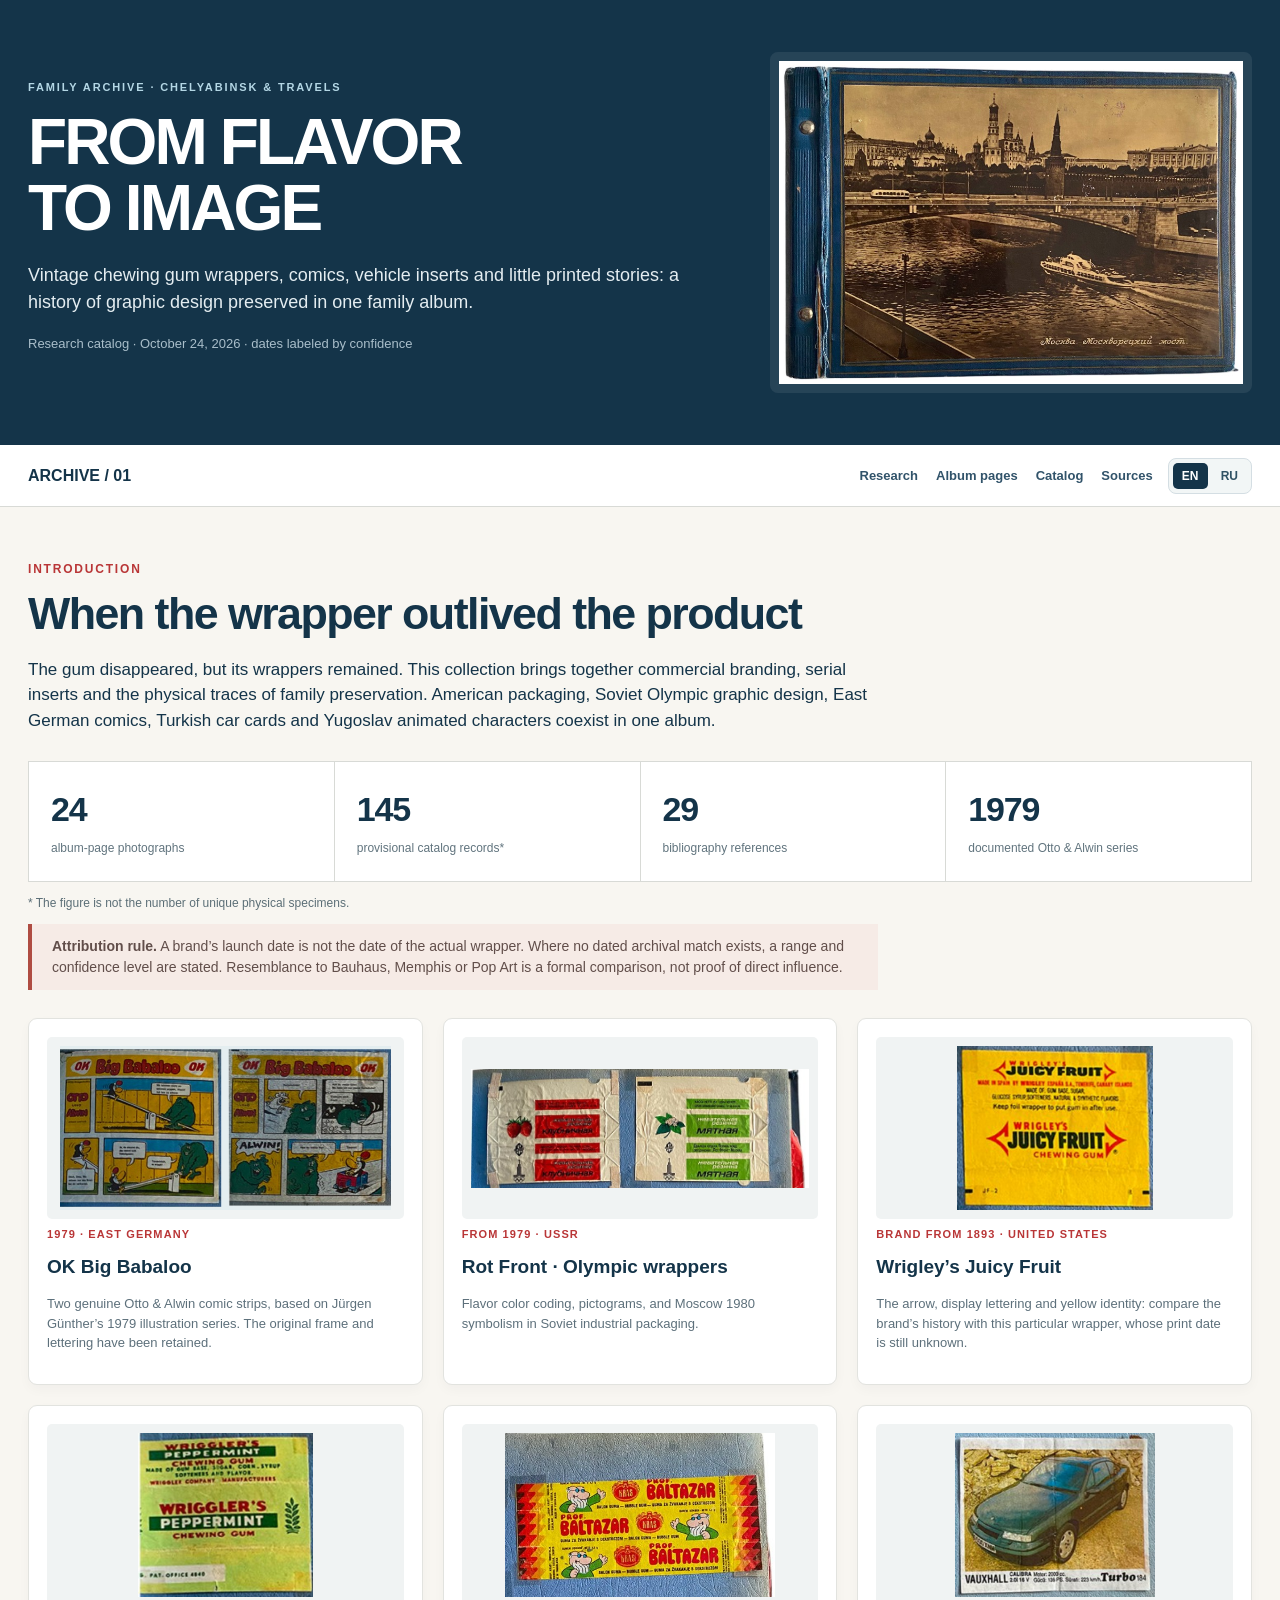
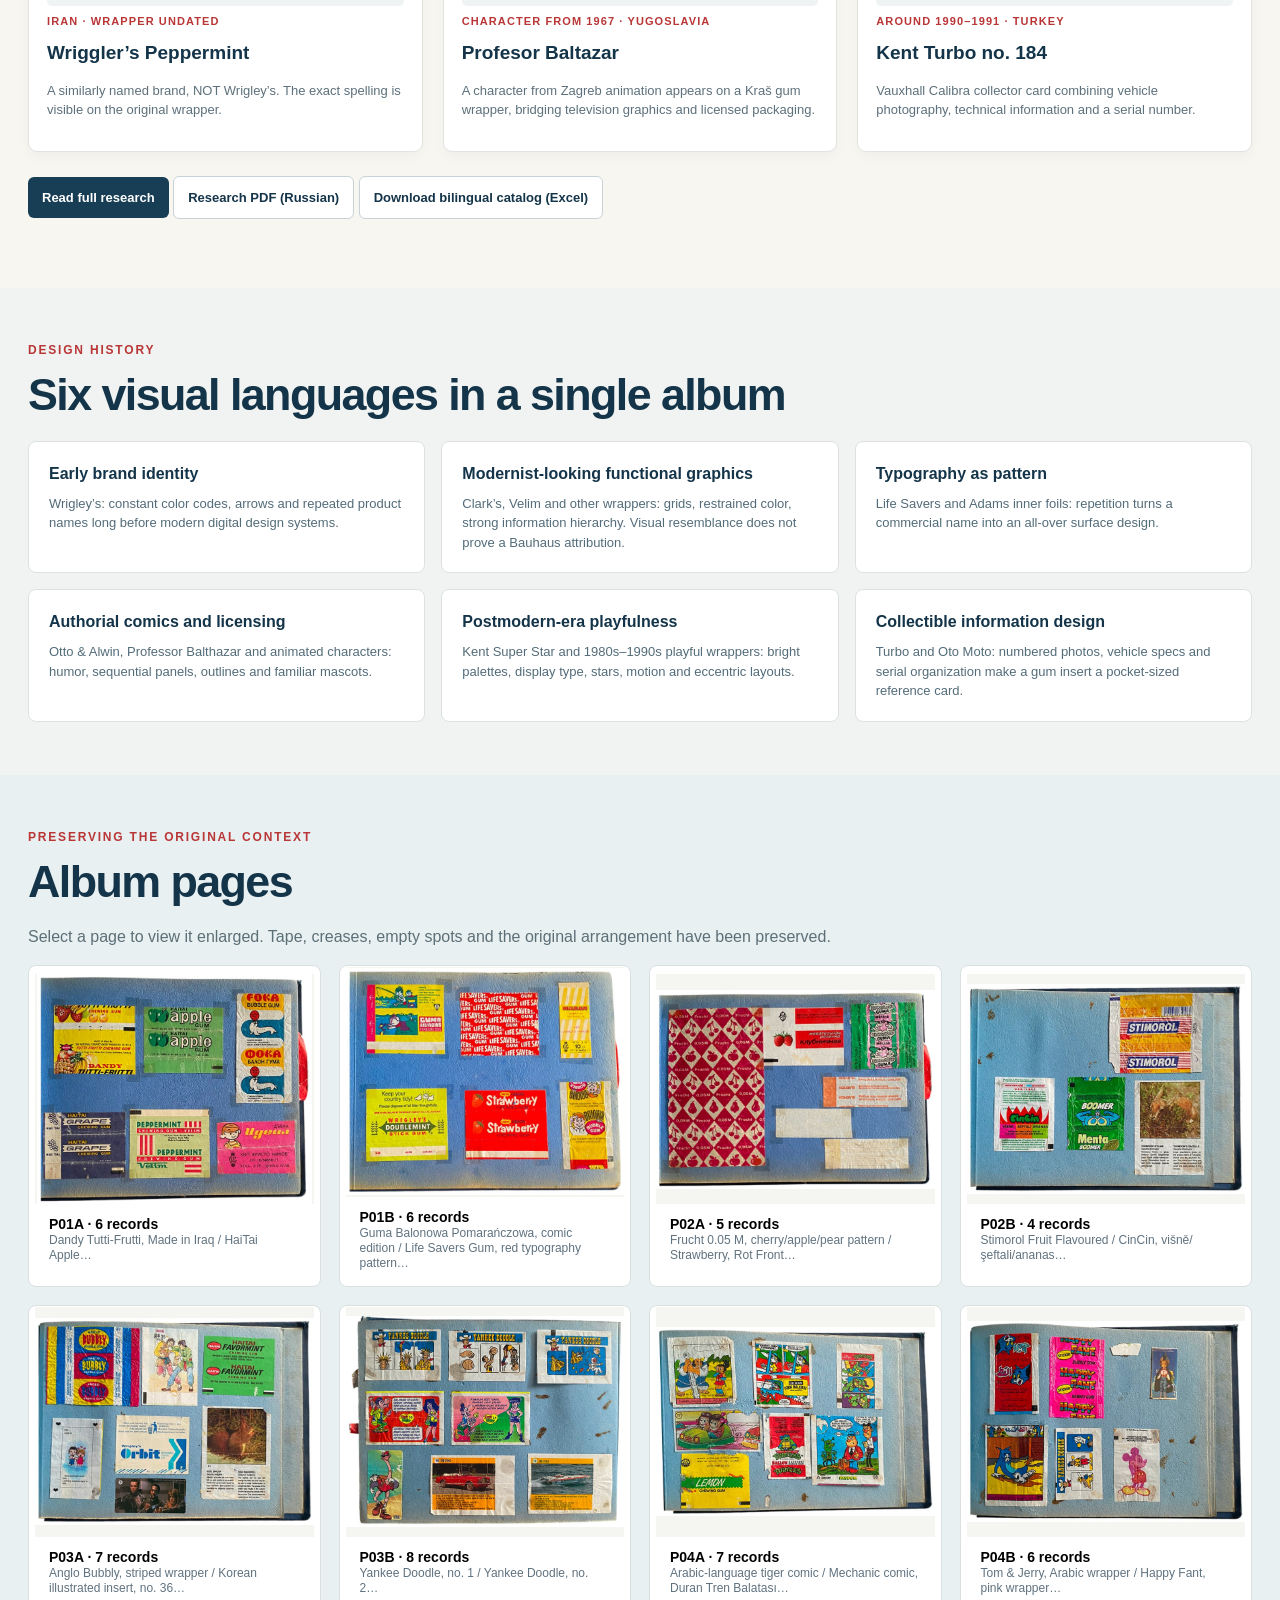
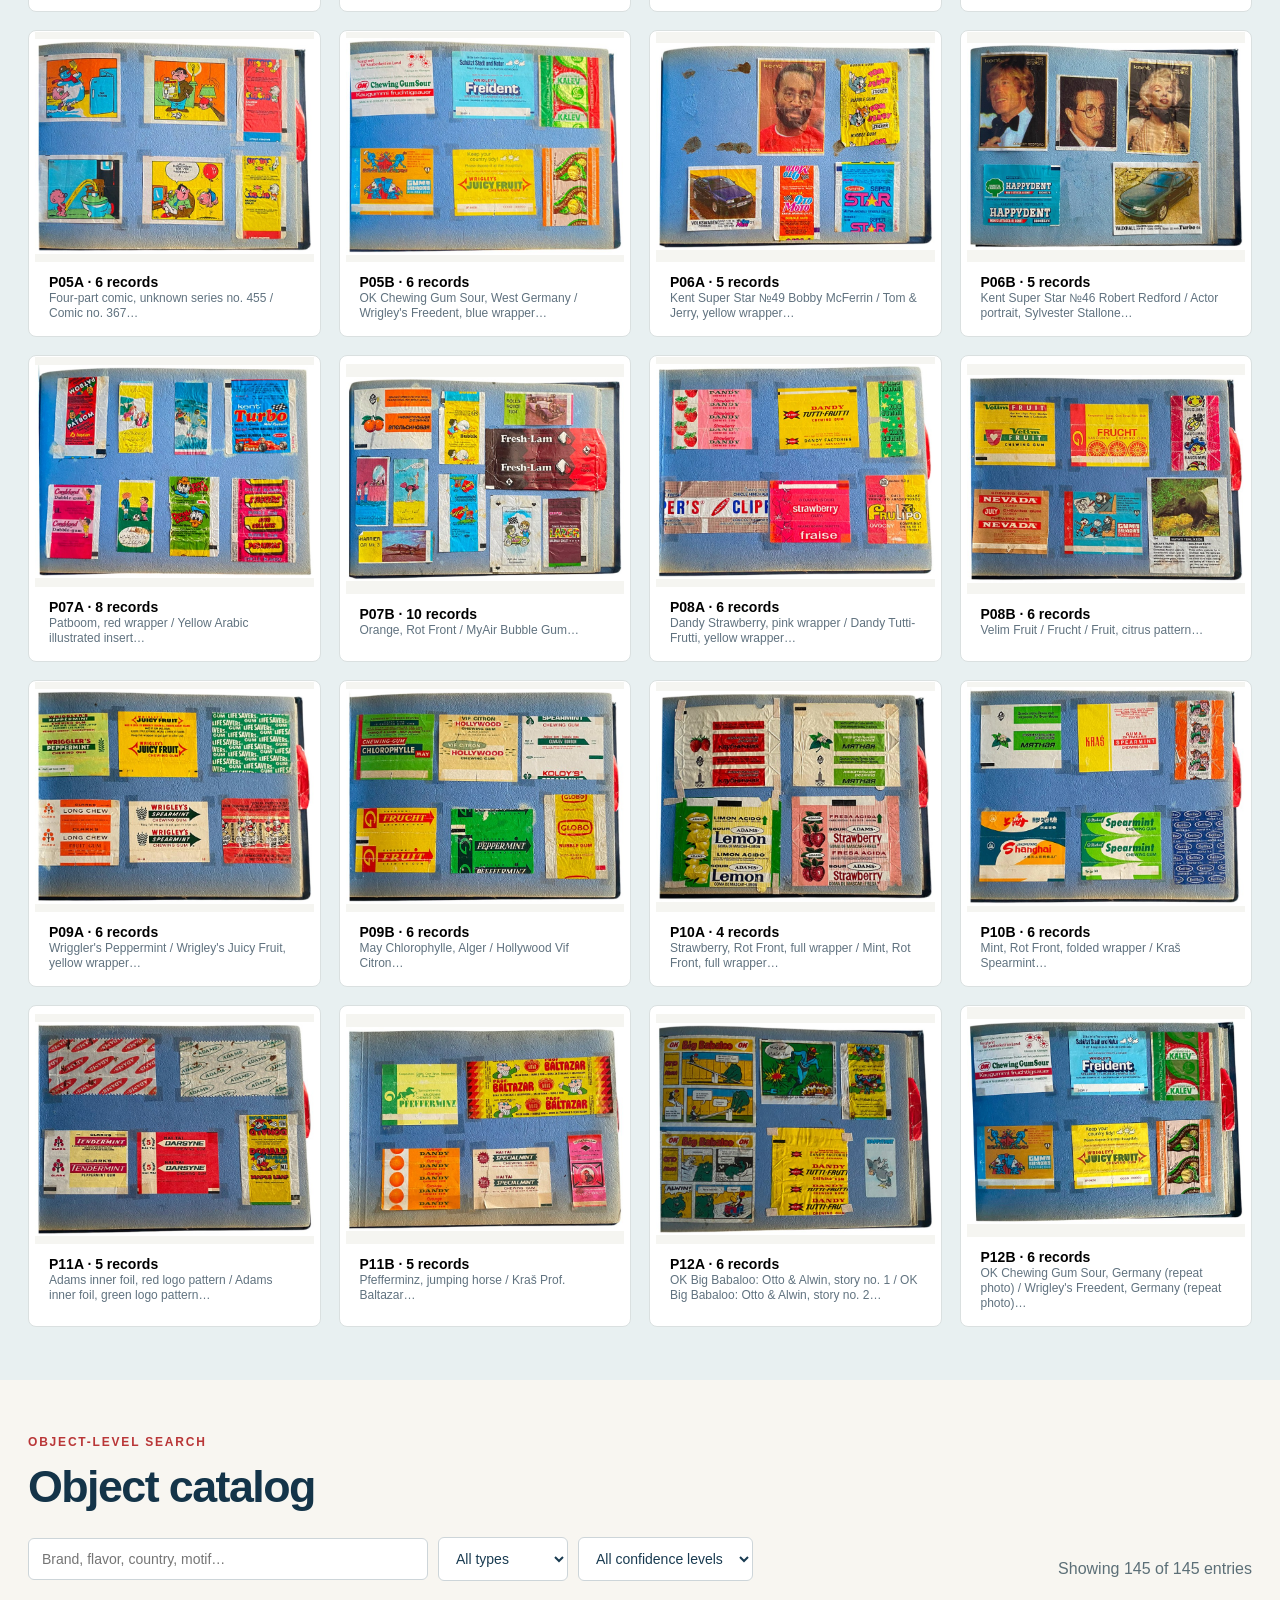
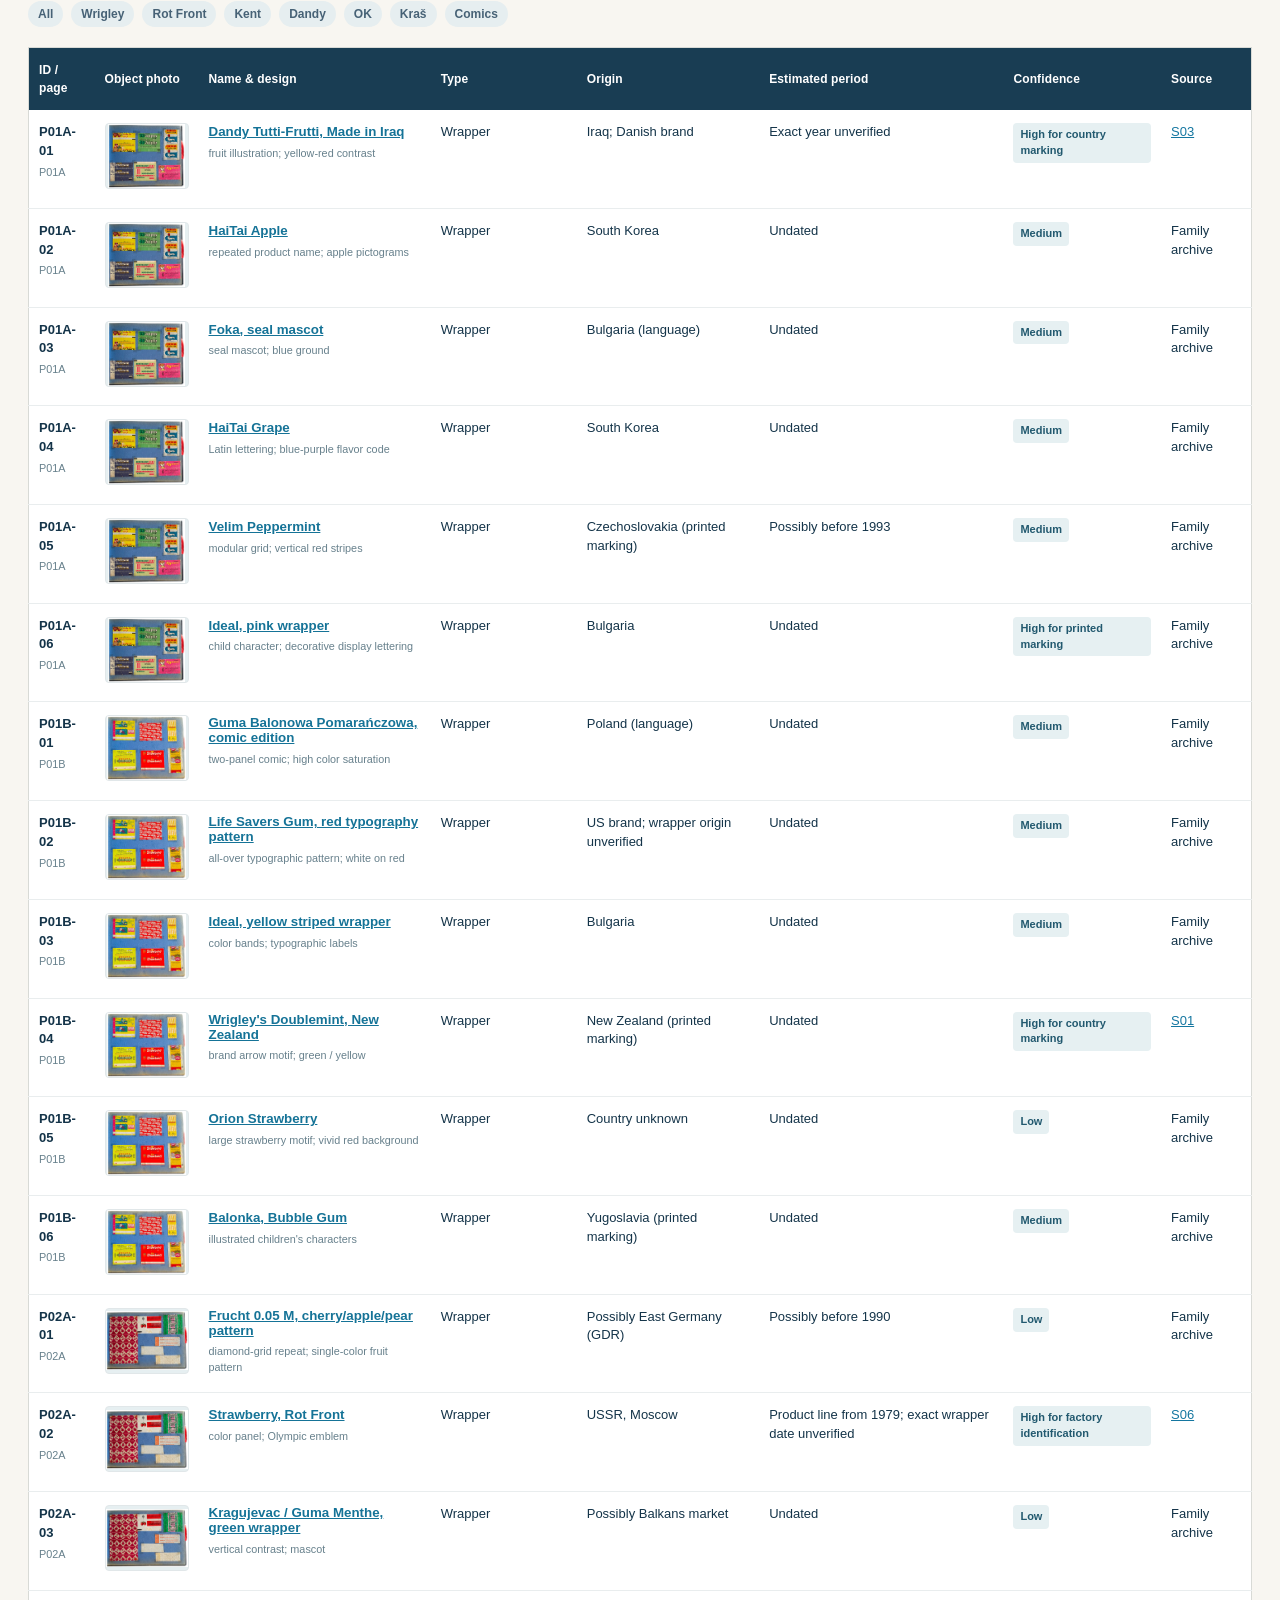
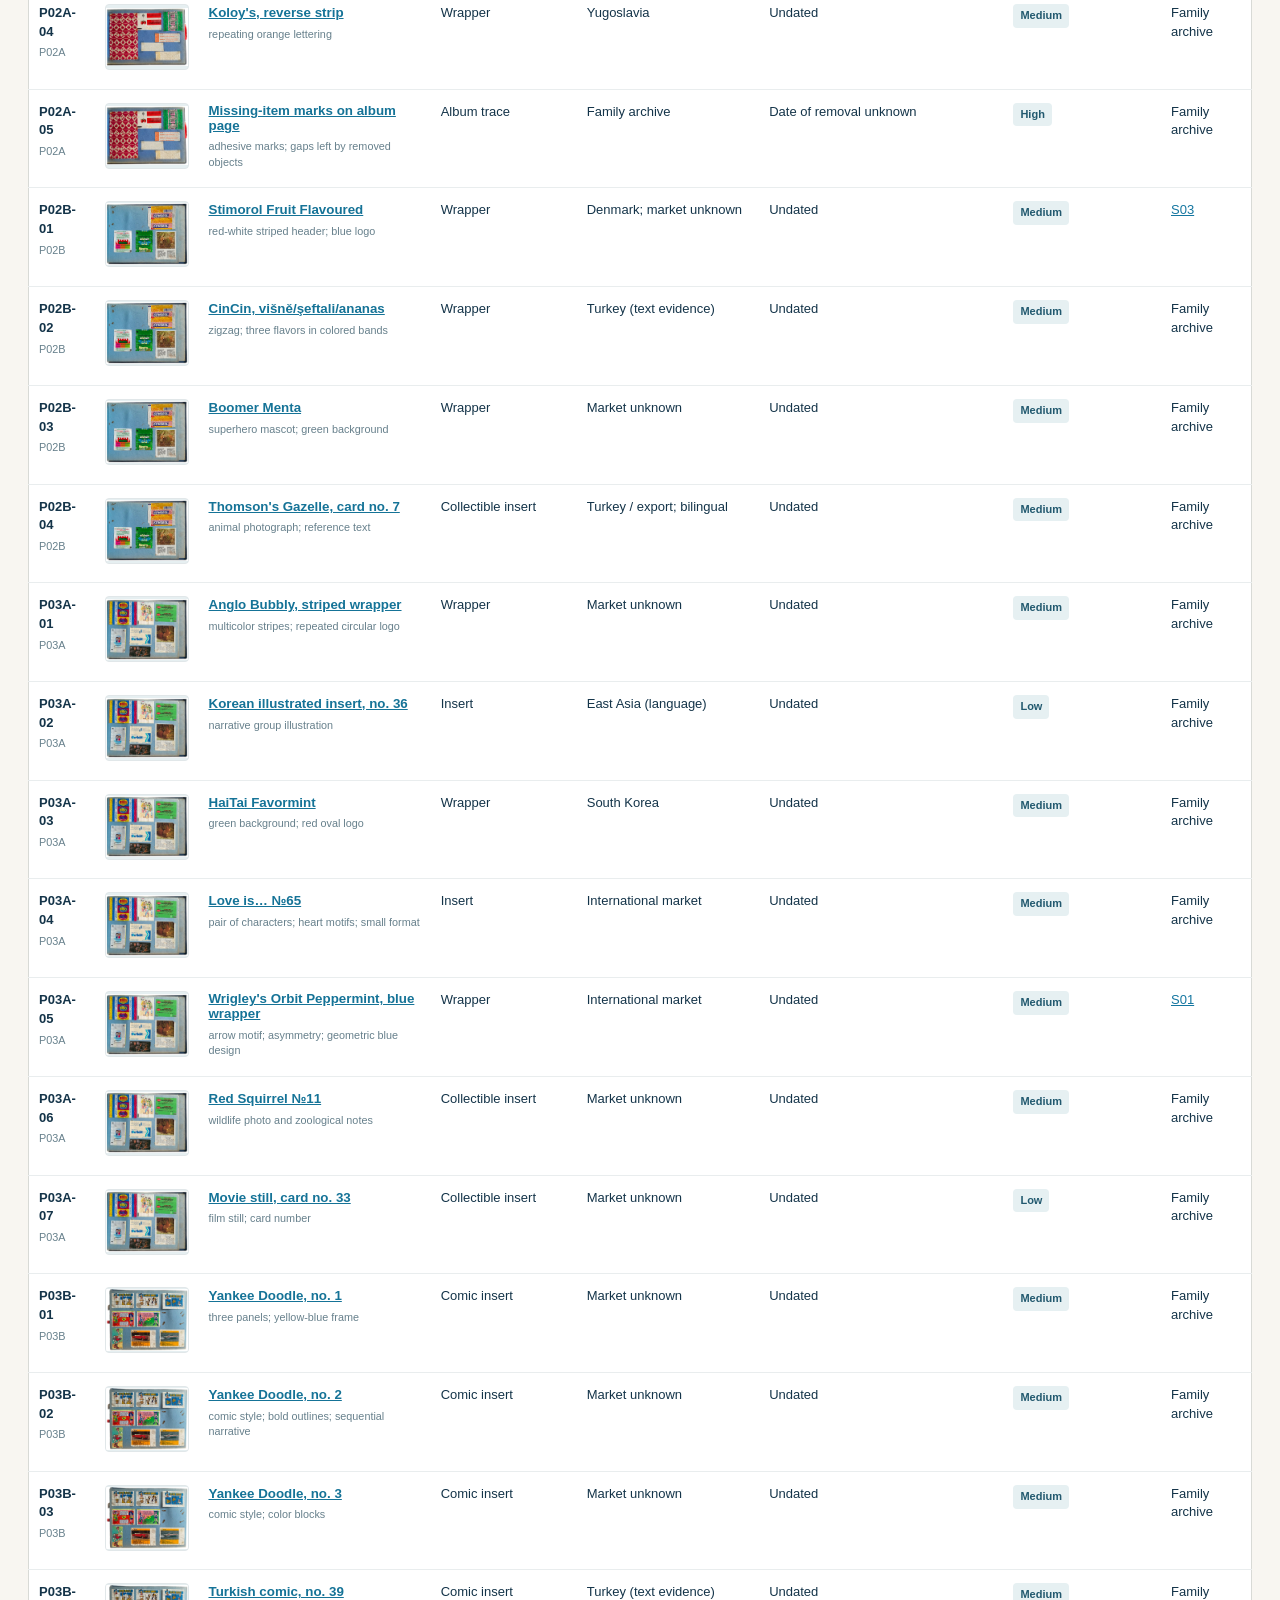
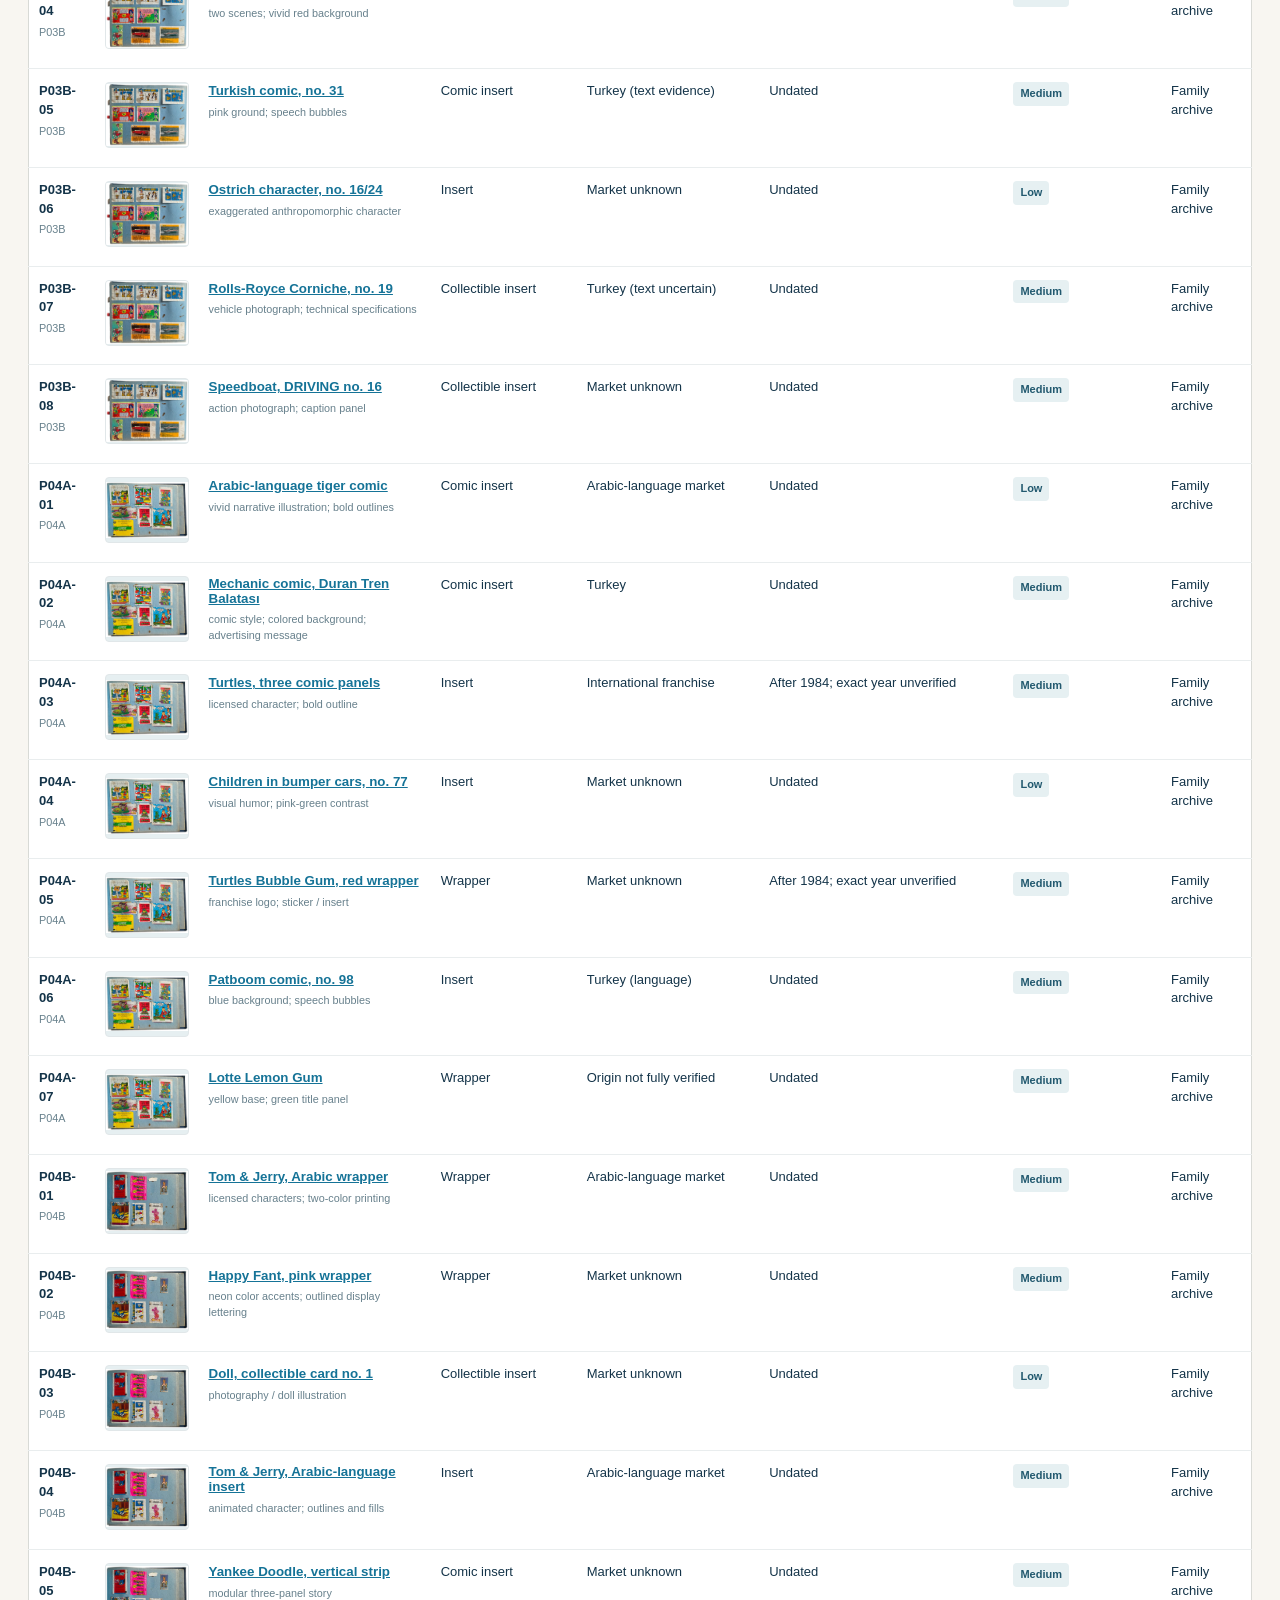
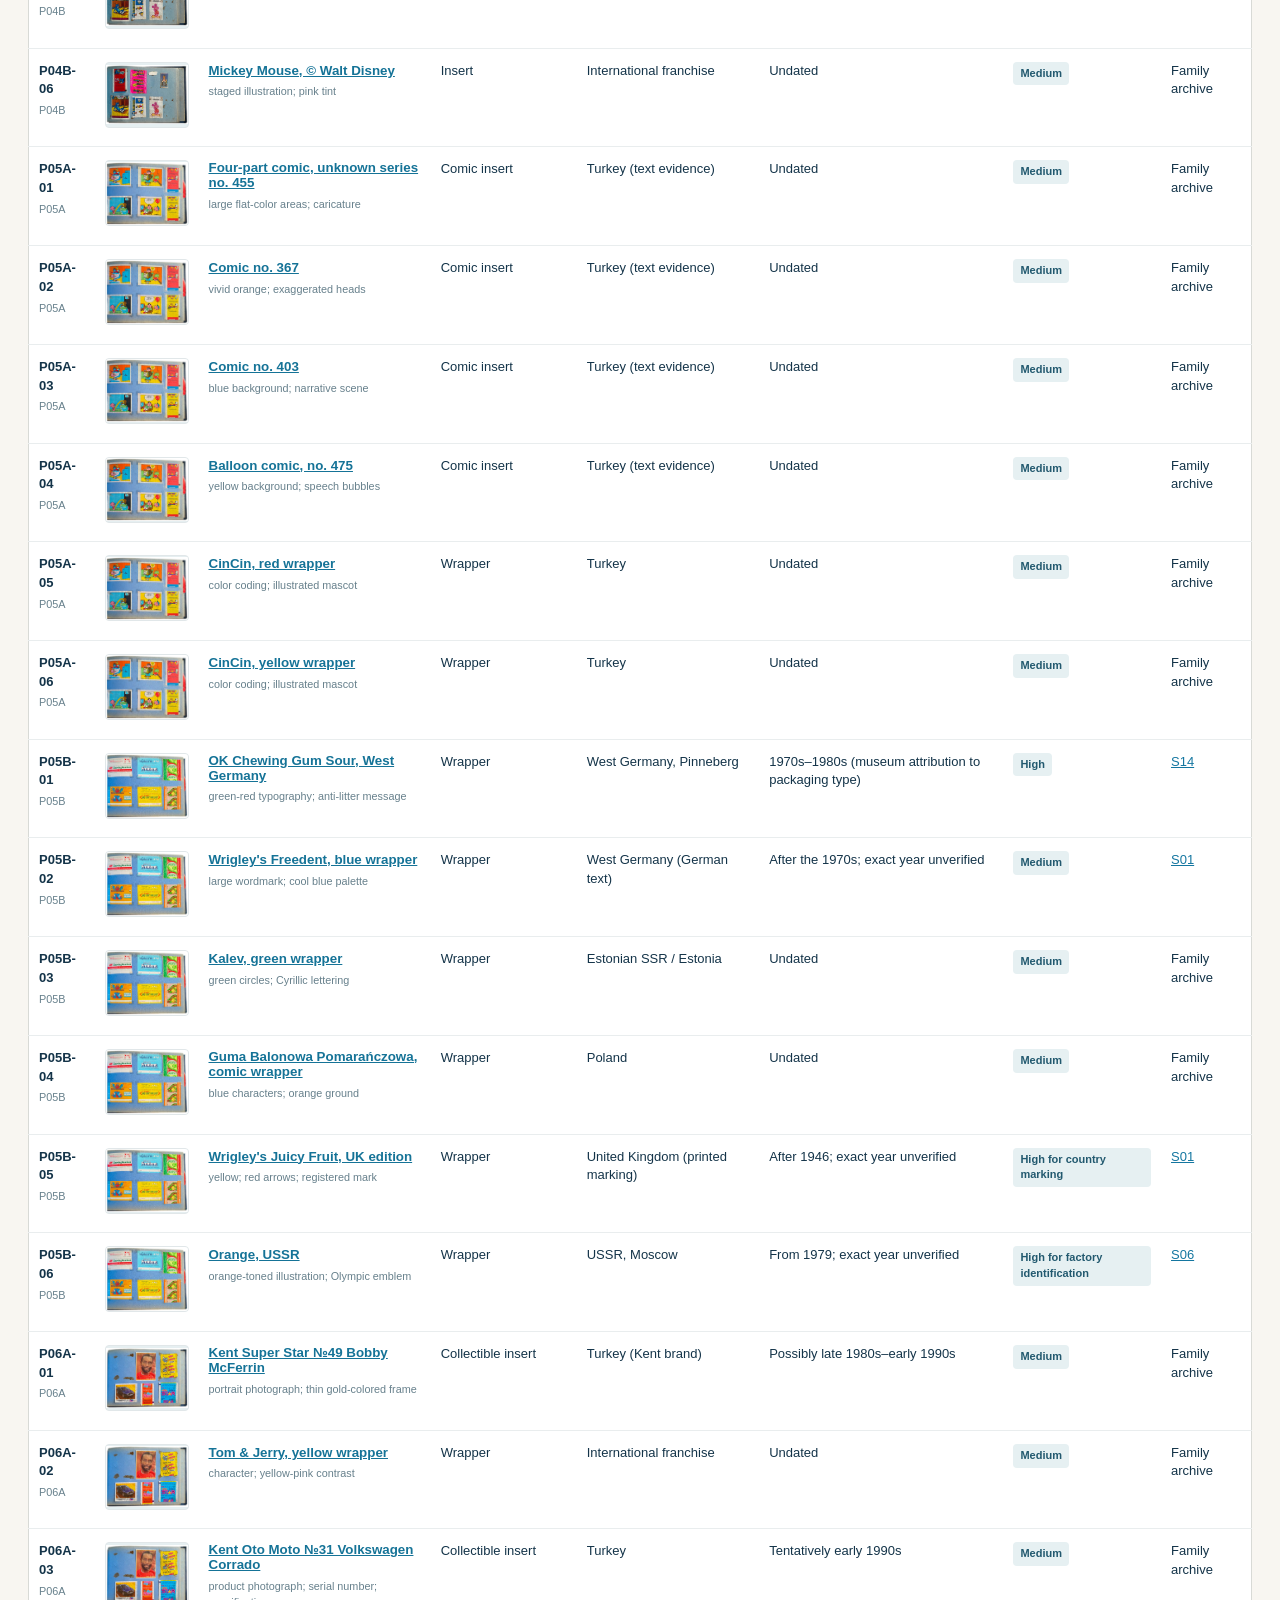
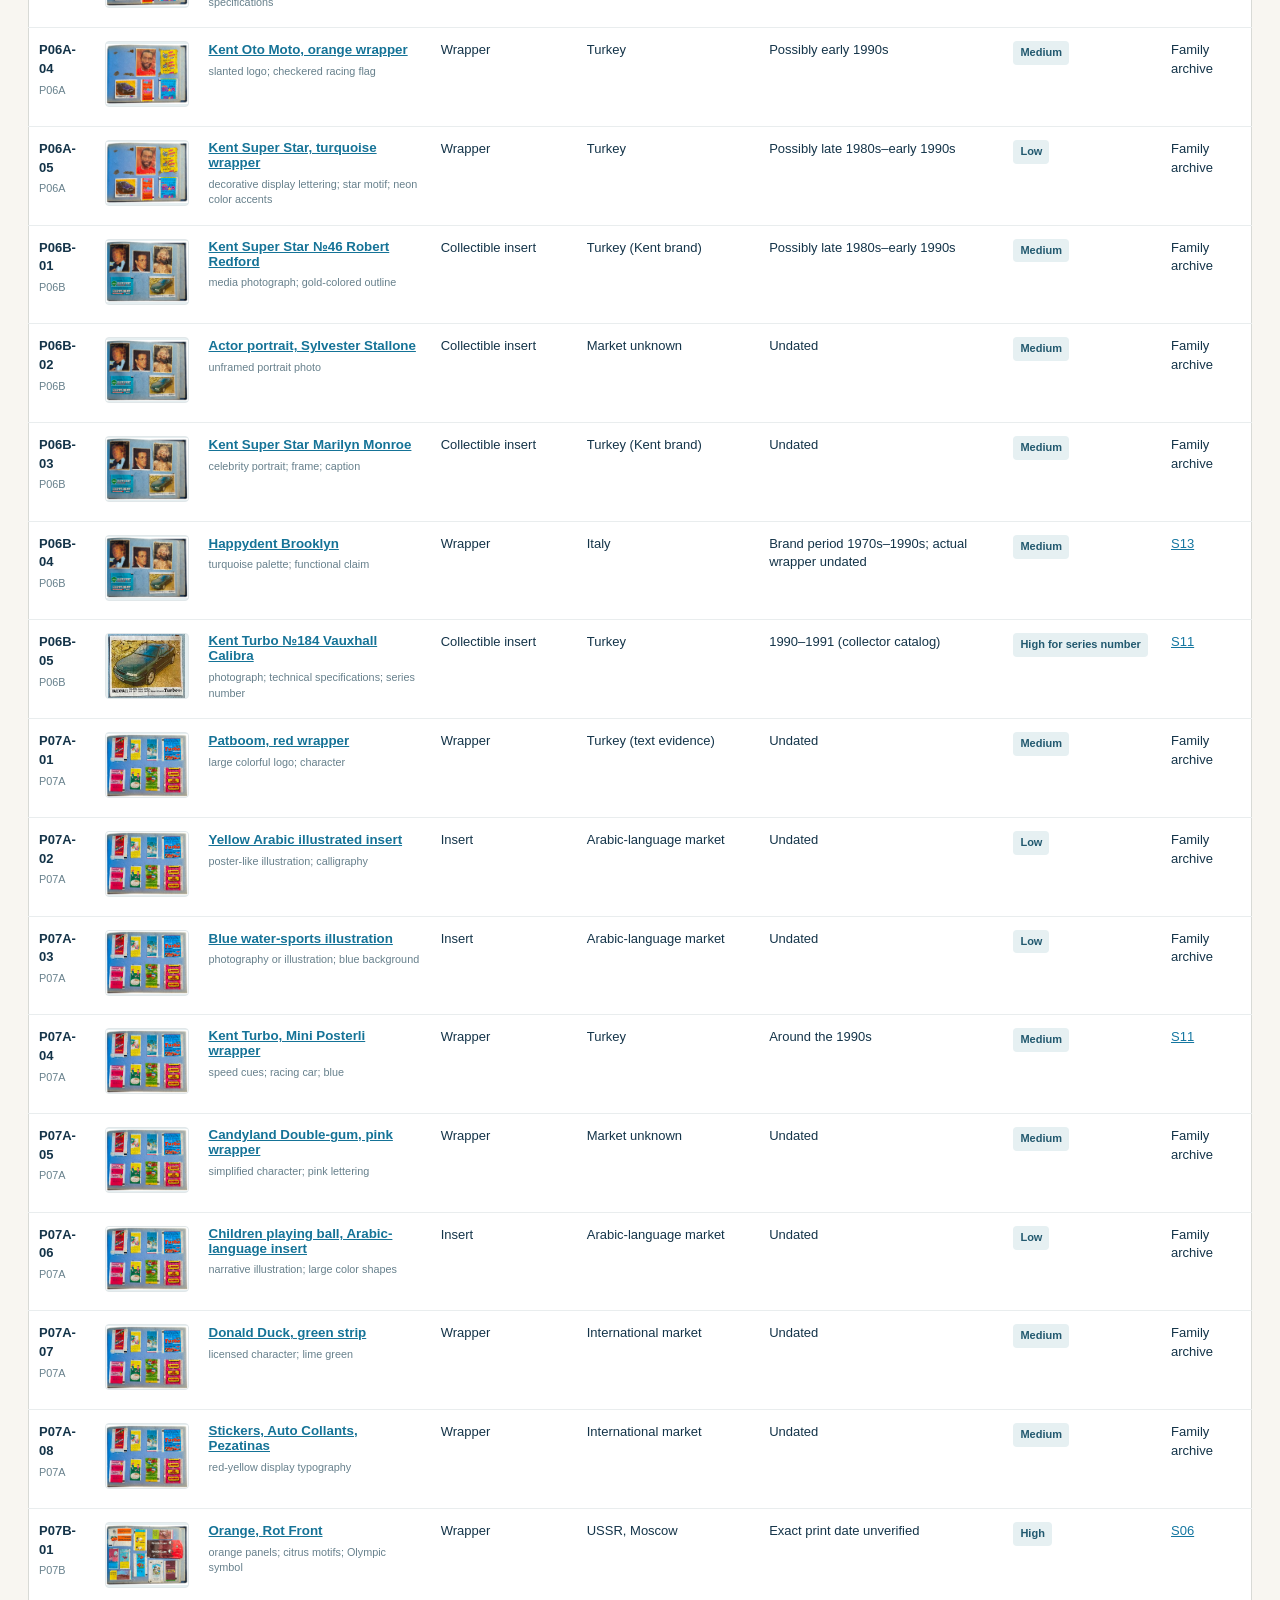
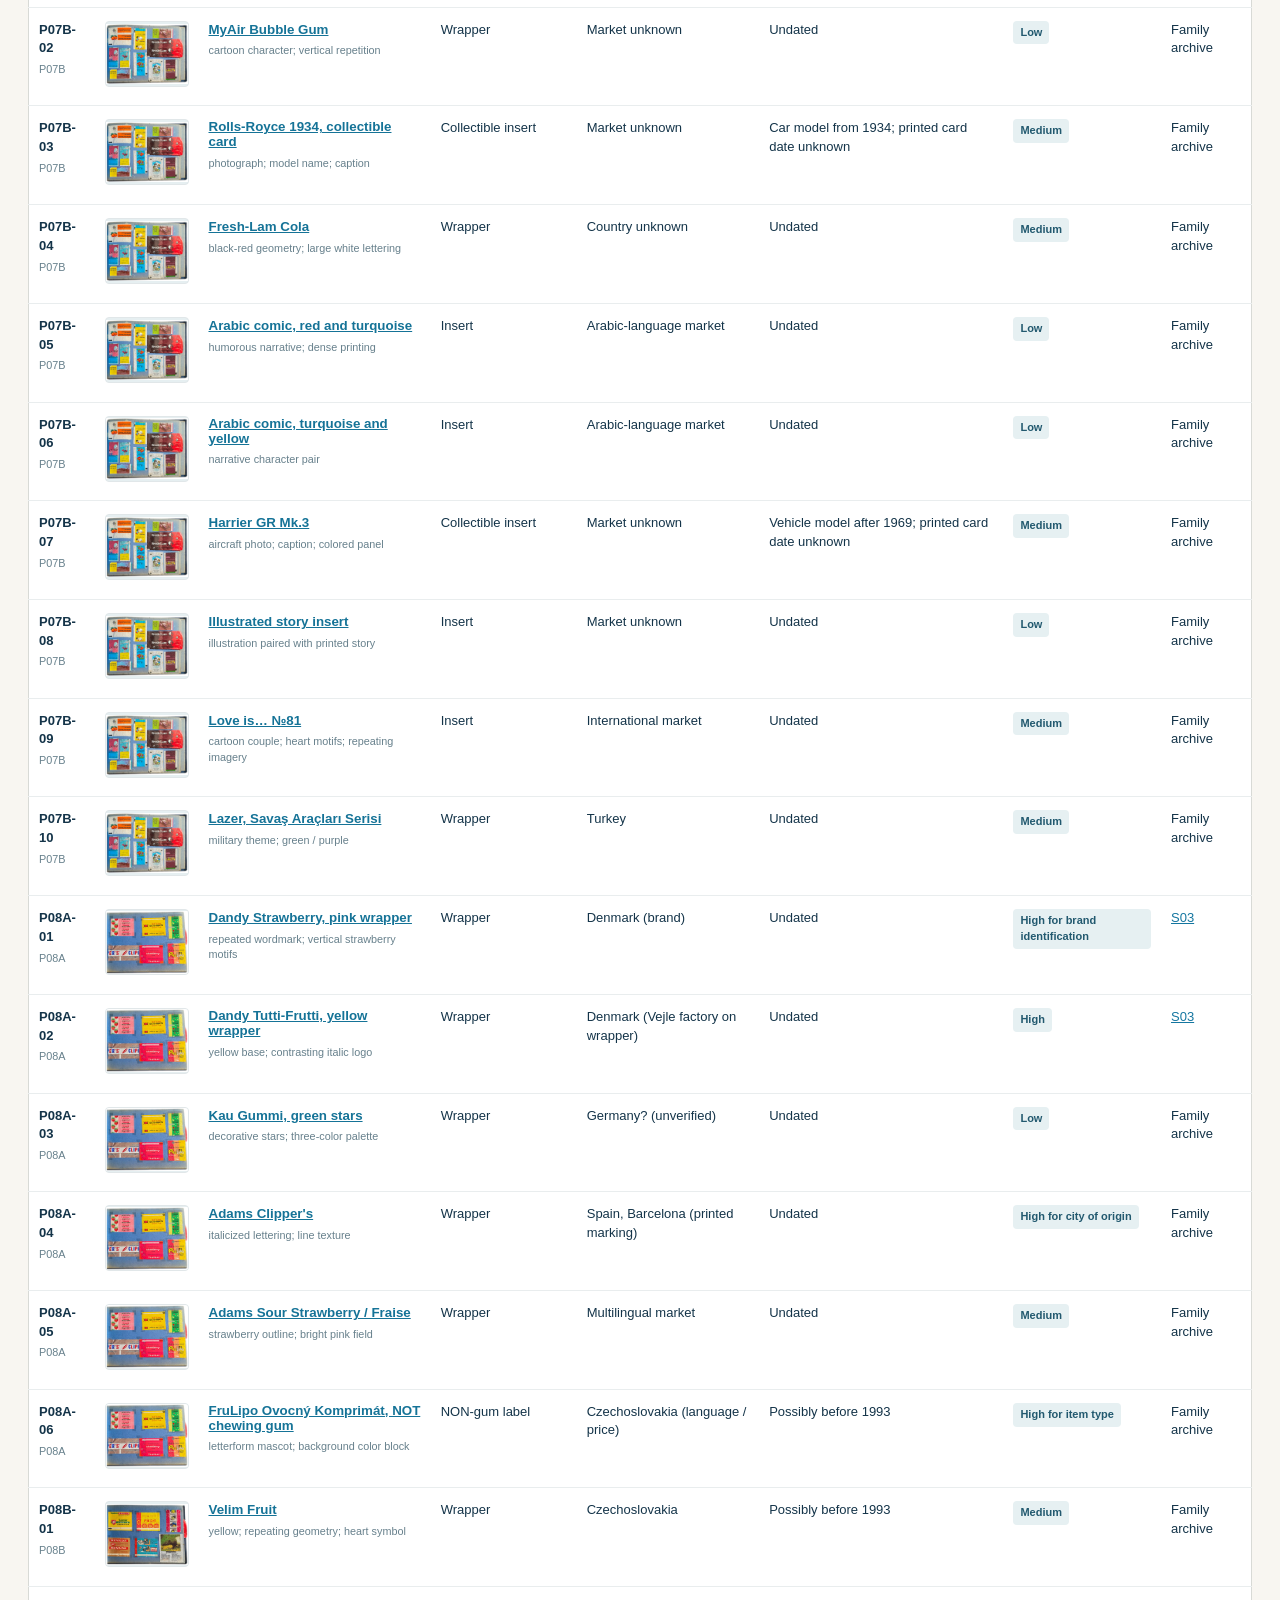
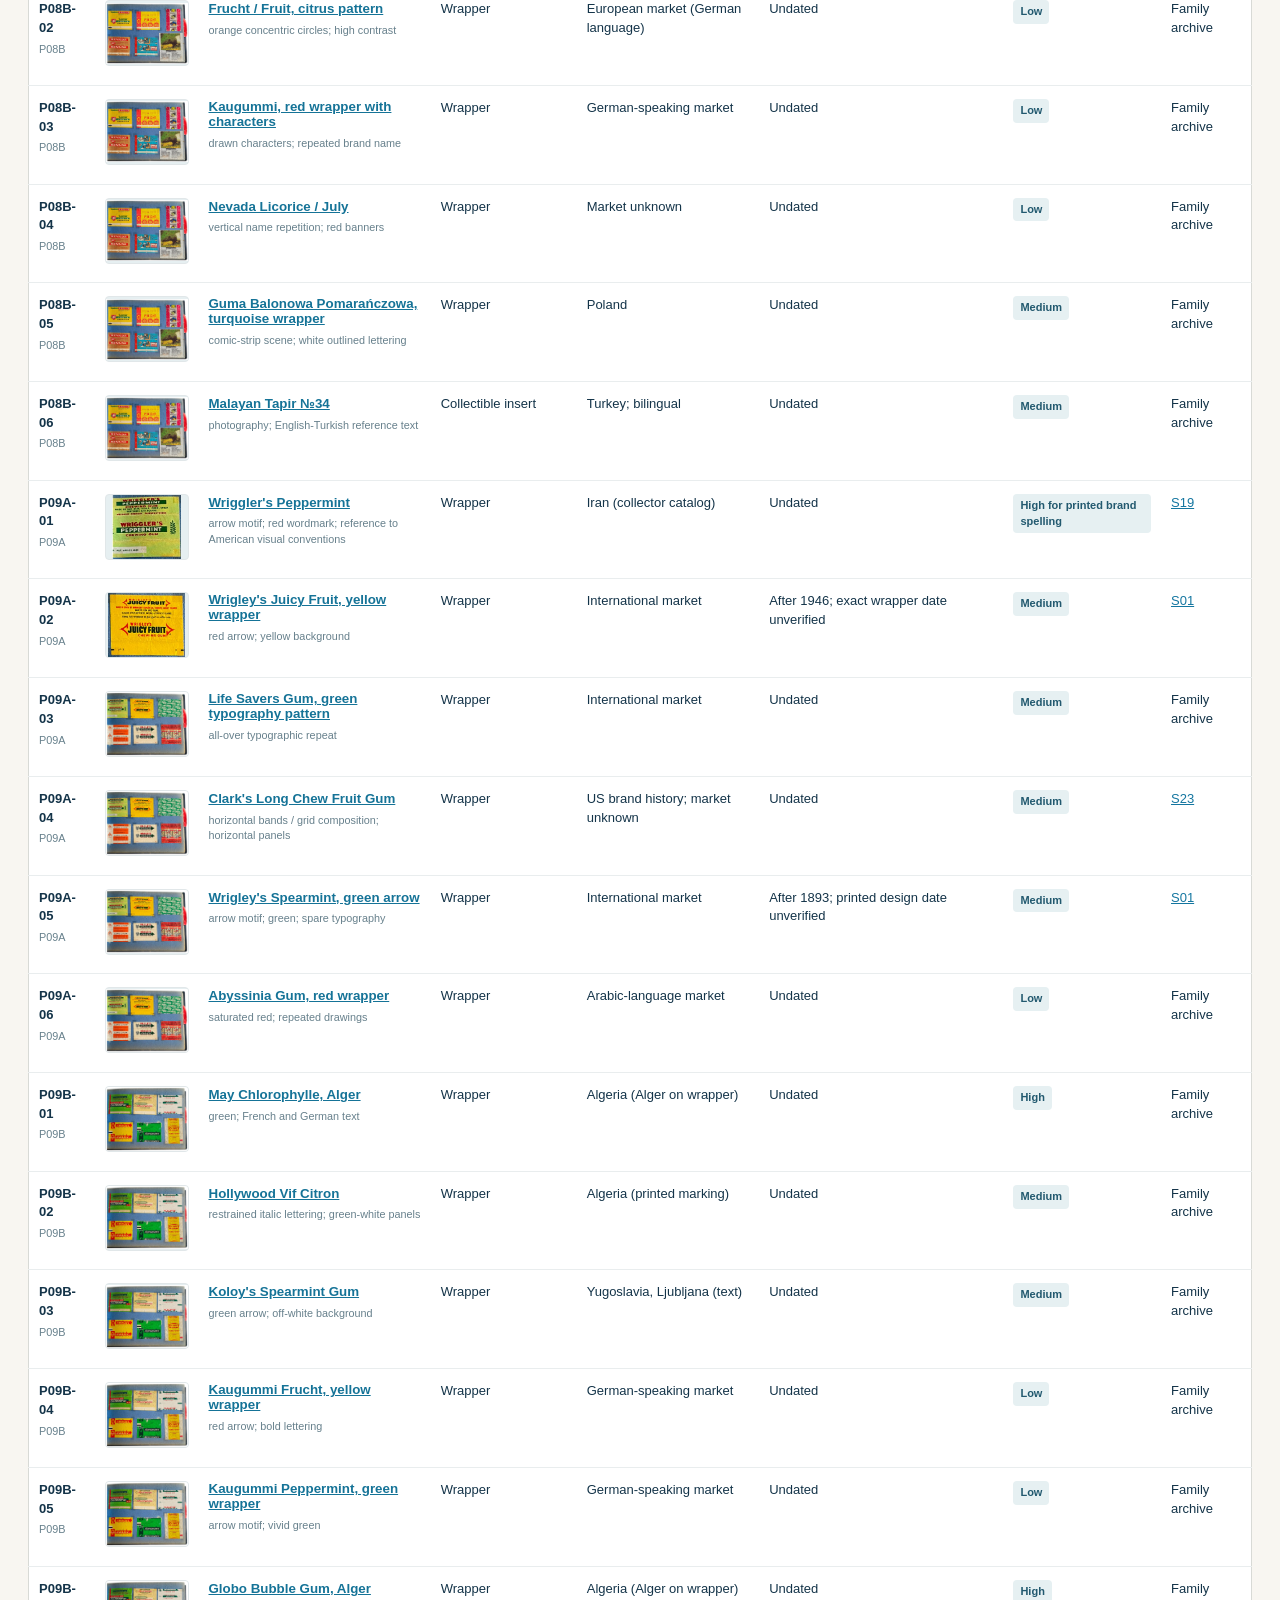
==== commit aca34667: "Add full English research and EN/RU article switching" ====
--- a/index.html
+++ b/index.html
@@ -10,7 +10,7 @@
 <p class="tiny" data-i18n="heroNote">Research catalog · October 24, 2026 · dates labeled by confidence</p>
 </div><img class="heroimage" src="assets/pages/cover.jpg" alt="Cover of a blue family album depicting an archival photograph of Moscow"></div></header>
 <div class="nav"><div class="wrap navin"><strong class="brand" data-i18n="brand">ARCHIVE / 01</strong>
-<div class="navmeta"><nav class="navlinks"><a href="research.html" hreflang="ru" data-i18n="navResearch">Research</a><a href="#pages" data-i18n="navPages">Album pages</a><a href="#catalog" data-i18n="navCatalog">Catalog</a><a href="#sources" data-i18n="navSources">Sources</a></nav>
+<div class="navmeta"><nav class="navlinks"><a href="research.html?lang=en" hreflang="en" data-i18n="navResearch">Research</a><a href="#pages" data-i18n="navPages">Album pages</a><a href="#catalog" data-i18n="navCatalog">Catalog</a><a href="#sources" data-i18n="navSources">Sources</a></nav>
 <div class="langswitch" role="group" aria-label="Language / Язык"><button type="button" data-lang="en" class="active" aria-pressed="true">EN</button><button type="button" data-lang="ru" aria-pressed="false">RU</button></div></div></div></div>
 <main><section id="research" class="block"><div class="wrap">
 <div class="subheading" data-i18n="introSmall">INTRODUCTION</div><h2 data-i18n="introTitle">When the wrapper outlived the product</h2>
@@ -19,7 +19,7 @@
 <p class="muted" style="font-size:12px" data-i18n="statFoot">* The figure is not the number of unique physical specimens.</p>
 <div class="alert"><b data-i18n="attributionHead">Attribution rule.</b> <span data-i18n="attribution">A brand's launch date is not the date of the actual wrapper. Where no dated archival match exists, a range and confidence level are stated. Resemblance to Bauhaus, Memphis or Pop Art is a formal comparison, not proof of direct influence.</span></div>
 <div id="stories" class="storygrid"></div>
-<p style="margin-top:24px"><a class="button" href="research.html" hreflang="ru" data-i18n="readResearch">Read full research (Russian)</a> <a class="button ghost" href="Issledovanie_zhvachki.pdf" data-i18n="downloadResearch">Research PDF (Russian)</a> <a class="button ghost" href="Katalog_zhevatelnyh_rezinok.xlsx" download data-i18n="downloadWorkbook">Download bilingual catalog (Excel)</a></p>
+<p style="margin-top:24px"><a class="button" href="research.html?lang=en" hreflang="en" data-i18n="readResearch">Read full research</a> <a class="button ghost" href="Issledovanie_zhvachki.pdf" data-i18n="downloadResearch">Research PDF (Russian)</a> <a class="button ghost" href="Katalog_zhevatelnyh_rezinok.xlsx" download data-i18n="downloadWorkbook">Download bilingual catalog (Excel)</a></p>
 </div></section>
 <section id="design" class="block" style="background:#f0f3f1"><div class="wrap"><div class="subheading" data-i18n="designSmall">DESIGN HISTORY</div><h2 data-i18n="designTitle">Six visual languages in a single album</h2><div class="designgrid" id="designGrid"></div></div></section>
 <section id="pages" class="block" style="background:#e8f0f1"><div class="wrap"><div class="subheading" data-i18n="pagesSmall">PRESERVING THE ORIGINAL CONTEXT</div><h2 data-i18n="pagesTitle">Album pages</h2><p class="muted" data-i18n="pagesDesc">Select a page to view it enlarged. Tape, creases, empty spots and the original arrangement have been preserved.</p><div id="pageList" class="pages"></div></div></section>
@@ -36,4 +36,4 @@
 <footer class="foot"><div class="wrap"><b data-i18n="footerTitle">FROM FLAVOR TO IMAGE · FAMILY ARCHIVE</b><p data-i18n="footerText">Varvara Antonova</p></div></footer>
 <div class="modal" id="modal" role="dialog" aria-modal="true" aria-hidden="true" aria-labelledby="modalTitle"><div class="modalbox"><div class="modaltop"><button type="button" id="prev" aria-label="Previous">←</button><span id="modalTitle"></span><button type="button" id="next" aria-label="Next">→</button><button type="button" id="closeModal" data-i18n="close">Close ×</button></div><img id="modalImage" src="assets/pages/cover.jpg" alt=""><figcaption id="modalCaption"></figcaption></div></div>
 <script type="application/json" id="catalogData">[{"id":"P01A-01","page":"P01A","item_no":1,"title":"Dandy Tutti-Frutti, Made in Iraq","kind":"обёртка","country":"Ирак; датская марка","brand_since":"1939 (марка)","date_range":"точный год не установлен","confidence":"высокая для страны","design_features":"фруктовая иллюстрация; контраст жёлтого и красного","source_ids":"S03,S25","notes":"На самом предмете читается National Confectionery Products Co. W.L.L.","image":"assets/pages/P01A.jpg","title_en":"Dandy Tutti-Frutti, Made in Iraq","kind_en":"Wrapper","country_en":"Iraq; Danish brand","brand_since_en":"1939 (brand)","date_range_en":"Exact year unverified","confidence_en":"High for country marking","design_features_en":"fruit illustration; yellow-red contrast","notes_en":"For historical wording and provenance, see the original photographed object and source references."},{"id":"P01A-02","page":"P01A","item_no":2,"title":"HaiTai Apple","kind":"обёртка","country":"Южная Корея","brand_since":"не установлено","date_range":"не установлен","confidence":"средняя","design_features":"дублирование названия; пиктограммы яблок","source_ids":"S29","notes":"Проверить оборотную сторону","image":"assets/pages/P01A.jpg","title_en":"HaiTai Apple","kind_en":"Wrapper","country_en":"South Korea","brand_since_en":"Unverified","date_range_en":"Undated","confidence_en":"Medium","design_features_en":"repeated product name; apple pictograms","notes_en":"For historical wording and provenance, see the original photographed object and source references."},{"id":"P01A-03","page":"P01A","item_no":3,"title":"«Фока», тюлень","kind":"обёртка","country":"Болгария (язык)","brand_since":"не установлено","date_range":"не установлен","confidence":"средняя","design_features":"маскот-тюлень; голубая подложка","source_ids":"S29","notes":"Кириллица «балон гума», производитель неясен","image":"assets/pages/P01A.jpg","title_en":"Foka, seal mascot","kind_en":"Wrapper","country_en":"Bulgaria (language)","brand_since_en":"Unverified","date_range_en":"Undated","confidence_en":"Medium","design_features_en":"seal mascot; blue ground","notes_en":"For historical wording and provenance, see the original photographed object and source references."},{"id":"P01A-04","page":"P01A","item_no":4,"title":"HaiTai Grape","kind":"обёртка","country":"Южная Корея","brand_since":"не установлено","date_range":"не установлен","confidence":"средняя","design_features":"латиница; сине-фиолетовый цвет вкуса","source_ids":"S29","notes":"Нет проверенной даты серии","image":"assets/pages/P01A.jpg","title_en":"HaiTai Grape","kind_en":"Wrapper","country_en":"South Korea","brand_since_en":"Unverified","date_range_en":"Undated","confidence_en":"Medium","design_features_en":"Latin lettering; blue-purple flavor code","notes_en":"For historical wording and provenance, see the original photographed object and source references."},{"id":"P01A-05","page":"P01A","item_no":5,"title":"Velim Peppermint","kind":"обёртка","country":"Чехословакия (маркировка)","brand_since":"не установлено","date_range":"до 1993?","confidence":"средняя","design_features":"модульная сетка; красные вертикальные полосы","source_ids":"S29","notes":"Made in Czechoslovakia на экземпляре","image":"assets/pages/P01A.jpg","title_en":"Velim Peppermint","kind_en":"Wrapper","country_en":"Czechoslovakia (printed marking)","brand_since_en":"Unverified","date_range_en":"Possibly before 1993","confidence_en":"Medium","design_features_en":"modular grid; vertical red stripes","notes_en":"For historical wording and provenance, see the original photographed object and source references."},{"id":"P01A-06","page":"P01A","item_no":6,"title":"«Идеал», розовая","kind":"обёртка","country":"Болгария","brand_since":"не установлено","date_range":"не установлен","confidence":"высокая для маркировки","design_features":"персонаж ребёнка; декоративный шрифт","source_ids":"S29","notes":"Читается ХВП «Христо Ников», цена в левах","image":"assets/pages/P01A.jpg","title_en":"Ideal, pink wrapper","kind_en":"Wrapper","country_en":"Bulgaria","brand_since_en":"Unverified","date_range_en":"Undated","confidence_en":"High for printed marking","design_features_en":"child character; decorative display lettering","notes_en":"For historical wording and provenance, see the original photographed object and source references."},{"id":"P01B-01","page":"P01B","item_no":1,"title":"Guma Balonowa Pomarańczowa, комикс","kind":"обёртка","country":"Польша (язык)","brand_since":"не установлено","date_range":"не установлен","confidence":"средняя","design_features":"двухкадровый комикс; высокая насыщенность","source_ids":"S29","notes":"Читается польское обозначение вкуса","image":"assets/pages/P01B.jpg","title_en":"Guma Balonowa Pomarańczowa, comic edition","kind_en":"Wrapper","country_en":"Poland (language)","brand_since_en":"Unverified","date_range_en":"Undated","confidence_en":"Medium","design_features_en":"two-panel comic; high color saturation","notes_en":"For historical wording and provenance, see the original photographed object and source references."},{"id":"P01B-02","page":"P01B","item_no":2,"title":"Life Savers Gum, красный паттерн","kind":"обёртка","country":"США, бренд; страна экземпляра неясна","brand_since":"не установлено","date_range":"не установлен","confidence":"средняя","design_features":"all-over typographic pattern; белый на красном","source_ids":"S29","notes":"Повторённое название без центрального логотипа","image":"assets/pages/P01B.jpg","title_en":"Life Savers Gum, red typography pattern","kind_en":"Wrapper","country_en":"US brand; wrapper origin unverified","brand_since_en":"Unverified","date_range_en":"Undated","confidence_en":"Medium","design_features_en":"all-over typographic pattern; white on red","notes_en":"For historical wording and provenance, see the original photographed object and source references."},{"id":"P01B-03","page":"P01B","item_no":3,"title":"«Идеал», жёлтая полосатая","kind":"обёртка","country":"Болгария","brand_since":"не установлено","date_range":"не установлен","confidence":"средняя","design_features":"цветовые полосы; типографическая маркировка","source_ids":"S29","notes":"Проверить фабрику","image":"assets/pages/P01B.jpg","title_en":"Ideal, yellow striped wrapper","kind_en":"Wrapper","country_en":"Bulgaria","brand_since_en":"Unverified","date_range_en":"Undated","confidence_en":"Medium","design_features_en":"color bands; typographic labels","notes_en":"For historical wording and provenance, see the original photographed object and source references."},{"id":"P01B-04","page":"P01B","item_no":4,"title":"Wrigley's Doublemint, New Zealand","kind":"обёртка","country":"Новая Зеландия (маркировка)","brand_since":"1893/1914 (марки)","date_range":"не установлен","confidence":"высокая для страны","design_features":"фирменная стрелка; зелёный / жёлтый","source_ids":"S01","notes":"Made in New Zealand напечатано на обёртке","image":"assets/pages/P01B.jpg","title_en":"Wrigley's Doublemint, New Zealand","kind_en":"Wrapper","country_en":"New Zealand (printed marking)","brand_since_en":"1893 / 1914 (brand launches)","date_range_en":"Undated","confidence_en":"High for country marking","design_features_en":"brand arrow motif; green / yellow","notes_en":"For historical wording and provenance, see the original photographed object and source references."},{"id":"P01B-05","page":"P01B","item_no":5,"title":"Orion Strawberry","kind":"обёртка","country":"страна не установлена","brand_since":"не установлено","date_range":"не установлен","confidence":"низкая","design_features":"крупная клубника; яркий красный фон","source_ids":"S29","notes":"Строка NEW ORION, отдельная атрибуция нужна","image":"assets/pages/P01B.jpg","title_en":"Orion Strawberry","kind_en":"Wrapper","country_en":"Country unknown","brand_since_en":"Unverified","date_range_en":"Undated","confidence_en":"Low","design_features_en":"large strawberry motif; vivid red background","notes_en":"For historical wording and provenance, see the original photographed object and source references."},{"id":"P01B-06","page":"P01B","item_no":6,"title":"Balonka, Bubble Gum","kind":"обёртка","country":"Югославия (маркировка)","brand_since":"не установлено","date_range":"не установлен","confidence":"средняя","design_features":"рисованная детская персонажная графика","source_ids":"S29","notes":"Made in Jugoslavia на обёртке","image":"assets/pages/P01B.jpg","title_en":"Balonka, Bubble Gum","kind_en":"Wrapper","country_en":"Yugoslavia (printed marking)","brand_since_en":"Unverified","date_range_en":"Undated","confidence_en":"Medium","design_features_en":"illustrated children's characters","notes_en":"For historical wording and provenance, see the original photographed object and source references."},{"id":"P02A-01","page":"P02A","item_no":1,"title":"Frucht 0,05 M, вишня/яблоко/груша","kind":"обёртка","country":"предположительно ГДР","brand_since":"не установлено","date_range":"до 1990?","confidence":"низкая","design_features":"ромбический повтор; монохромный фруктовый паттерн","source_ids":"S29","notes":"Обозначение 0,05 M не доказывает страну без иных надписей","image":"assets/pages/P02A.jpg","title_en":"Frucht 0.05 M, cherry/apple/pear pattern","kind_en":"Wrapper","country_en":"Possibly East Germany (GDR)","brand_since_en":"Unverified","date_range_en":"Possibly before 1990","confidence_en":"Low","design_features_en":"diamond-grid repeat; single-color fruit pattern","notes_en":"For historical wording and provenance, see the original photographed object and source references."},{"id":"P02A-02","page":"P02A","item_no":2,"title":"«Клубничная», «Рот Фронт»","kind":"обёртка","country":"СССР, Москва","brand_since":"1979 (линия фабрики)","date_range":"с 1979; дата экземпляра не установлена","confidence":"высокая для фабрики","design_features":"цветовая плашка; эмблема Олимпиады","source_ids":"S06,S07,S08","notes":"Читается фабрика «Рот Фронт», Москва","image":"assets/pages/P02A.jpg","title_en":"Strawberry, Rot Front","kind_en":"Wrapper","country_en":"USSR, Moscow","brand_since_en":"1979 (factory product line)","date_range_en":"Product line from 1979; exact wrapper date unverified","confidence_en":"High for factory identification","design_features_en":"color panel; Olympic emblem","notes_en":"For historical wording and provenance, see the original photographed object and source references."},{"id":"P02A-03","page":"P02A","item_no":3,"title":"Kragujevac / Guma Menthe, зелёная","kind":"обёртка","country":"рынок Балкан (вероятно)","brand_since":"не установлено","date_range":"не установлен","confidence":"низкая","design_features":"вертикальный контраст; маскот","source_ids":"S29","notes":"Нужен макроснимок производителя","image":"assets/pages/P02A.jpg","title_en":"Kragujevac / Guma Menthe, green wrapper","kind_en":"Wrapper","country_en":"Possibly Balkans market","brand_since_en":"Unverified","date_range_en":"Undated","confidence_en":"Low","design_features_en":"vertical contrast; mascot","notes_en":"For historical wording and provenance, see the original photographed object and source references."},{"id":"P02A-04","page":"P02A","item_no":4,"title":"Koloy's, оборотная полоса","kind":"обёртка","country":"Югославия","brand_since":"не установлено","date_range":"не установлен","confidence":"средняя","design_features":"оранжевые повторяющиеся надписи","source_ids":"S29","notes":"На фрагменте различим Koloy's","image":"assets/pages/P02A.jpg","title_en":"Koloy's, reverse strip","kind_en":"Wrapper","country_en":"Yugoslavia","brand_since_en":"Unverified","date_range_en":"Undated","confidence_en":"Medium","design_features_en":"repeating orange lettering","notes_en":"For historical wording and provenance, see the original photographed object and source references."},{"id":"P02A-05","page":"P02A","item_no":5,"title":"Пустые следы от предметов","kind":"след альбома","country":"личный архив","brand_since":"не установлено","date_range":"дата удаления неизвестна","confidence":"высокая","design_features":"следы клея; пропуски в композиции","source_ids":"S29","notes":"Каталожная запись не является отдельной жвачкой","image":"assets/pages/P02A.jpg","title_en":"Missing-item marks on album page","kind_en":"Album trace","country_en":"Family archive","brand_since_en":"Unverified","date_range_en":"Date of removal unknown","confidence_en":"High","design_features_en":"adhesive marks; gaps left by removed objects","notes_en":"For historical wording and provenance, see the original photographed object and source references."},{"id":"P02B-01","page":"P02B","item_no":1,"title":"Stimorol Fruit Flavoured","kind":"обёртка","country":"Дания; рынок неясен","brand_since":"1956","date_range":"не установлен","confidence":"средняя","design_features":"красно-белая полосатая шапка; синий логотип","source_ids":"S03","notes":"На фрагменте штрихкод; бренд с 1956","image":"assets/pages/P02B.jpg","title_en":"Stimorol Fruit Flavoured","kind_en":"Wrapper","country_en":"Denmark; market unknown","brand_since_en":"1956","date_range_en":"Undated","confidence_en":"Medium","design_features_en":"red-white striped header; blue logo","notes_en":"For historical wording and provenance, see the original photographed object and source references."},{"id":"P02B-02","page":"P02B","item_no":2,"title":"CinCin, višně/şeftali/ananas","kind":"обёртка","country":"Турция (текст)","brand_since":"не установлено","date_range":"не установлен","confidence":"средняя","design_features":"зигзаг; три вкуса в цветных полосах","source_ids":"S29","notes":"На языке упаковки указаны вишня, персик, ананас","image":"assets/pages/P02B.jpg","title_en":"CinCin, višně/şeftali/ananas","kind_en":"Wrapper","country_en":"Turkey (text evidence)","brand_since_en":"Unverified","date_range_en":"Undated","confidence_en":"Medium","design_features_en":"zigzag; three flavors in colored bands","notes_en":"For historical wording and provenance, see the original photographed object and source references."},{"id":"P02B-03","page":"P02B","item_no":3,"title":"Boomer Menta","kind":"обёртка","country":"рынок не установлен","brand_since":"не установлено","date_range":"не установлен","confidence":"средняя","design_features":"маскот супергерой; зелёное поле","source_ids":"S29","notes":"Нужен крупный оборот","image":"assets/pages/P02B.jpg","title_en":"Boomer Menta","kind_en":"Wrapper","country_en":"Market unknown","brand_since_en":"Unverified","date_range_en":"Undated","confidence_en":"Medium","design_features_en":"superhero mascot; green background","notes_en":"For historical wording and provenance, see the original photographed object and source references."},{"id":"P02B-04","page":"P02B","item_no":4,"title":"Thomson's Gazelle, карточка №7","kind":"коллекционный вкладыш","country":"Турция/экспорт, двуязычный","brand_since":"не установлено","date_range":"не установлен","confidence":"средняя","design_features":"фотография животного; справочный текст","source_ids":"S29","notes":"Не товарная упаковка, а самостоятельная карточка","image":"assets/pages/P02B.jpg","title_en":"Thomson's Gazelle, card no. 7","kind_en":"Collectible insert","country_en":"Turkey / export; bilingual","brand_since_en":"Unverified","date_range_en":"Undated","confidence_en":"Medium","design_features_en":"animal photograph; reference text","notes_en":"For historical wording and provenance, see the original photographed object and source references."},{"id":"P03A-01","page":"P03A","item_no":1,"title":"Anglo Bubbly, полосатый","kind":"обёртка","country":"рынок не установлен","brand_since":"не установлено","date_range":"не установлен","confidence":"средняя","design_features":"многоцветные полосы; повторный круговой логотип","source_ids":"S29","notes":"Три лого на вертикальной полосе","image":"assets/pages/P03A.jpg","title_en":"Anglo Bubbly, striped wrapper","kind_en":"Wrapper","country_en":"Market unknown","brand_since_en":"Unverified","date_range_en":"Undated","confidence_en":"Medium","design_features_en":"multicolor stripes; repeated circular logo","notes_en":"For historical wording and provenance, see the original photographed object and source references."},{"id":"P03A-02","page":"P03A","item_no":2,"title":"Корейский рисованный вкладыш №36","kind":"вкладыш","country":"Восточная Азия (язык)","brand_since":"не установлено","date_range":"не установлен","confidence":"низкая","design_features":"многофигурная сюжетная иллюстрация","source_ids":"S29","notes":"Язык нуждается в проверке","image":"assets/pages/P03A.jpg","title_en":"Korean illustrated insert, no. 36","kind_en":"Insert","country_en":"East Asia (language)","brand_since_en":"Unverified","date_range_en":"Undated","confidence_en":"Low","design_features_en":"narrative group illustration","notes_en":"For historical wording and provenance, see the original photographed object and source references."},{"id":"P03A-03","page":"P03A","item_no":3,"title":"HaiTai Favormint","kind":"обёртка","country":"Южная Корея","brand_since":"не установлено","date_range":"не установлен","confidence":"средняя","design_features":"зелёный фон; красный овал логотипа","source_ids":"S29","notes":"Повторение названия по ширине","image":"assets/pages/P03A.jpg","title_en":"HaiTai Favormint","kind_en":"Wrapper","country_en":"South Korea","brand_since_en":"Unverified","date_range_en":"Undated","confidence_en":"Medium","design_features_en":"green background; red oval logo","notes_en":"For historical wording and provenance, see the original photographed object and source references."},{"id":"P03A-04","page":"P03A","item_no":4,"title":"Love is… №65","kind":"вкладыш","country":"международный рынок","brand_since":"не установлено","date_range":"не установлен","confidence":"средняя","design_features":"пара персонажей; сердечки; малый формат","source_ids":"S29","notes":"Обозначение «Love is» на изображении","image":"assets/pages/P03A.jpg","title_en":"Love is… №65","kind_en":"Insert","country_en":"International market","brand_since_en":"Unverified","date_range_en":"Undated","confidence_en":"Medium","design_features_en":"pair of characters; heart motifs; small format","notes_en":"For historical wording and provenance, see the original photographed object and source references."},{"id":"P03A-05","page":"P03A","item_no":5,"title":"Wrigley's Orbit Peppermint, голубой","kind":"обёртка","country":"международный рынок","brand_since":"1893/1914 (марки)","date_range":"не установлен","confidence":"средняя","design_features":"стрелка; асимметрия; геометрический синий","source_ids":"S01","notes":"Сверить страну выпуска по обороту","image":"assets/pages/P03A.jpg","title_en":"Wrigley's Orbit Peppermint, blue wrapper","kind_en":"Wrapper","country_en":"International market","brand_since_en":"1893 / 1914 (brand launches)","date_range_en":"Undated","confidence_en":"Medium","design_features_en":"arrow motif; asymmetry; geometric blue design","notes_en":"For historical wording and provenance, see the original photographed object and source references."},{"id":"P03A-06","page":"P03A","item_no":6,"title":"Red Squirrel №11","kind":"коллекционный вкладыш","country":"рынок не установлен","brand_since":"не установлено","date_range":"не установлен","confidence":"средняя","design_features":"натурфото и зоологический текст","source_ids":"S29","notes":"Двуязычная подпись","image":"assets/pages/P03A.jpg","title_en":"Red Squirrel №11","kind_en":"Collectible insert","country_en":"Market unknown","brand_since_en":"Unverified","date_range_en":"Undated","confidence_en":"Medium","design_features_en":"wildlife photo and zoological notes","notes_en":"For historical wording and provenance, see the original photographed object and source references."},{"id":"P03A-07","page":"P03A","item_no":7,"title":"Кадр из фильма №33","kind":"коллекционный вкладыш","country":"рынок не установлен","brand_since":"не установлено","date_range":"не установлен","confidence":"низкая","design_features":"кадр из кино; номер карточки","source_ids":"S29","notes":"Фильм не установлен","image":"assets/pages/P03A.jpg","title_en":"Movie still, card no. 33","kind_en":"Collectible insert","country_en":"Market unknown","brand_since_en":"Unverified","date_range_en":"Undated","confidence_en":"Low","design_features_en":"film still; card number","notes_en":"For historical wording and provenance, see the original photographed object and source references."},{"id":"P03B-01","page":"P03B","item_no":1,"title":"Yankee Doodle, №1","kind":"комиксный вкладыш","country":"рынок не установлен","brand_since":"не установлено","date_range":"не установлен","confidence":"средняя","design_features":"три кадра; жёлто-синяя рамка","source_ids":"S29","notes":"Герой с ковбойской шляпой","image":"assets/pages/P03B.jpg","title_en":"Yankee Doodle, no. 1","kind_en":"Comic insert","country_en":"Market unknown","brand_since_en":"Unverified","date_range_en":"Undated","confidence_en":"Medium","design_features_en":"three panels; yellow-blue frame","notes_en":"For historical wording and provenance, see the original photographed object and source references."},{"id":"P03B-02","page":"P03B","item_no":2,"title":"Yankee Doodle, №2","kind":"комиксный вкладыш","country":"рынок не установлен","brand_since":"не установлено","date_range":"не установлен","confidence":"средняя","design_features":"комикс; контур; последовательный сюжет","source_ids":"S29","notes":"Иллюстрация с мячом","image":"assets/pages/P03B.jpg","title_en":"Yankee Doodle, no. 2","kind_en":"Comic insert","country_en":"Market unknown","brand_since_en":"Unverified","date_range_en":"Undated","confidence_en":"Medium","design_features_en":"comic style; bold outlines; sequential narrative","notes_en":"For historical wording and provenance, see the original photographed object and source references."},{"id":"P03B-03","page":"P03B","item_no":3,"title":"Yankee Doodle, №3","kind":"комиксный вкладыш","country":"рынок не установлен","brand_since":"не установлено","date_range":"не установлен","confidence":"средняя","design_features":"комикс; цветовые плашки","source_ids":"S29","notes":"Иллюстрация со звездой","image":"assets/pages/P03B.jpg","title_en":"Yankee Doodle, no. 3","kind_en":"Comic insert","country_en":"Market unknown","brand_since_en":"Unverified","date_range_en":"Undated","confidence_en":"Medium","design_features_en":"comic style; color blocks","notes_en":"For historical wording and provenance, see the original photographed object and source references."},{"id":"P03B-04","page":"P03B","item_no":4,"title":"Турецкий комикс №39","kind":"комиксный вкладыш","country":"Турция (текст)","brand_since":"не установлено","date_range":"не установлен","confidence":"средняя","design_features":"две сцены; яркий красный фон","source_ids":"S29","notes":"Название серии не читается полностью","image":"assets/pages/P03B.jpg","title_en":"Turkish comic, no. 39","kind_en":"Comic insert","country_en":"Turkey (text evidence)","brand_since_en":"Unverified","date_range_en":"Undated","confidence_en":"Medium","design_features_en":"two scenes; vivid red background","notes_en":"For historical wording and provenance, see the original photographed object and source references."},{"id":"P03B-05","page":"P03B","item_no":5,"title":"Турецкий комикс №31","kind":"комиксный вкладыш","country":"Турция (текст)","brand_since":"не установлено","date_range":"не установлен","confidence":"средняя","design_features":"розовая подложка; пузыри диалога","source_ids":"S29","notes":"Название серии не читается полностью","image":"assets/pages/P03B.jpg","title_en":"Turkish comic, no. 31","kind_en":"Comic insert","country_en":"Turkey (text evidence)","brand_since_en":"Unverified","date_range_en":"Undated","confidence_en":"Medium","design_features_en":"pink ground; speech bubbles","notes_en":"For historical wording and provenance, see the original photographed object and source references."},{"id":"P03B-06","page":"P03B","item_no":6,"title":"Страус / персонаж, №16/24","kind":"вкладыш","country":"рынок не установлен","brand_since":"не установлено","date_range":"не установлен","confidence":"низкая","design_features":"гротескная антропоморфная иллюстрация","source_ids":"S29","notes":"Герой-птица","image":"assets/pages/P03B.jpg","title_en":"Ostrich character, no. 16/24","kind_en":"Insert","country_en":"Market unknown","brand_since_en":"Unverified","date_range_en":"Undated","confidence_en":"Low","design_features_en":"exaggerated anthropomorphic character","notes_en":"For historical wording and provenance, see the original photographed object and source references."},{"id":"P03B-07","page":"P03B","item_no":7,"title":"Rolls-Royce Corniche, №19","kind":"коллекционный вкладыш","country":"Турция (текст?)","brand_since":"не установлено","date_range":"не установлен","confidence":"средняя","design_features":"фотография транспорта; техпаспорт","source_ids":"S29","notes":"1934 на этом фото не указан; это отдельный вкладыш","image":"assets/pages/P03B.jpg","title_en":"Rolls-Royce Corniche, no. 19","kind_en":"Collectible insert","country_en":"Turkey (text uncertain)","brand_since_en":"Unverified","date_range_en":"Undated","confidence_en":"Medium","design_features_en":"vehicle photograph; technical specifications","notes_en":"For historical wording and provenance, see the original photographed object and source references."},{"id":"P03B-08","page":"P03B","item_no":8,"title":"Катер, №16 DRIVING","kind":"коллекционный вкладыш","country":"рынок не установлен","brand_since":"не установлено","date_range":"не установлен","confidence":"средняя","design_features":"жанровая фотография; табличная подпись","source_ids":"S29","notes":"Период производства катера не установлен","image":"assets/pages/P03B.jpg","title_en":"Speedboat, DRIVING no. 16","kind_en":"Collectible insert","country_en":"Market unknown","brand_since_en":"Unverified","date_range_en":"Undated","confidence_en":"Medium","design_features_en":"action photograph; caption panel","notes_en":"For historical wording and provenance, see the original photographed object and source references."},{"id":"P04A-01","page":"P04A","item_no":1,"title":"Восточный комикс с тигром","kind":"комиксный вкладыш","country":"арабоязычный рынок","brand_since":"не установлено","date_range":"не установлен","confidence":"низкая","design_features":"яркая сюжетная иллюстрация; контур","source_ids":"S29","notes":"Нет подтверждённого производителя","image":"assets/pages/P04A.jpg","title_en":"Arabic-language tiger comic","kind_en":"Comic insert","country_en":"Arabic-language market","brand_since_en":"Unverified","date_range_en":"Undated","confidence_en":"Low","design_features_en":"vivid narrative illustration; bold outlines","notes_en":"For historical wording and provenance, see the original photographed object and source references."},{"id":"P04A-02","page":"P04A","item_no":2,"title":"Комикс с механиком (Duran Tren Balatası)","kind":"комиксный вкладыш","country":"Турция","brand_since":"не установлено","date_range":"не установлен","confidence":"средняя","design_features":"комикс; цветной фон; реклама","source_ids":"S29","notes":"Читаются турецкие слова и номер 870","image":"assets/pages/P04A.jpg","title_en":"Mechanic comic, Duran Tren Balatası","kind_en":"Comic insert","country_en":"Turkey","brand_since_en":"Unverified","date_range_en":"Undated","confidence_en":"Medium","design_features_en":"comic style; colored background; advertising message","notes_en":"For historical wording and provenance, see the original photographed object and source references."},{"id":"P04A-03","page":"P04A","item_no":3,"title":"Turtles, три кадра","kind":"вкладыш","country":"международная франшиза","brand_since":"не установлено","date_range":"после 1984; точный год неясен","confidence":"средняя","design_features":"лицензионный персонаж; крупный контур","source_ids":"S29","notes":"Не атрибутировать производителя без маркировки","image":"assets/pages/P04A.jpg","title_en":"Turtles, three comic panels","kind_en":"Insert","country_en":"International franchise","brand_since_en":"Unverified","date_range_en":"After 1984; exact year unverified","confidence_en":"Medium","design_features_en":"licensed character; bold outline","notes_en":"For historical wording and provenance, see the original photographed object and source references."},{"id":"P04A-04","page":"P04A","item_no":4,"title":"Дети на машинках №77","kind":"вкладыш","country":"рынок не установлен","brand_since":"не установлено","date_range":"не установлен","confidence":"низкая","design_features":"иллюстративный юмор; розово-зелёный","source_ids":"S29","notes":"Возможная самостоятельная серия","image":"assets/pages/P04A.jpg","title_en":"Children in bumper cars, no. 77","kind_en":"Insert","country_en":"Market unknown","brand_since_en":"Unverified","date_range_en":"Undated","confidence_en":"Low","design_features_en":"visual humor; pink-green contrast","notes_en":"For historical wording and provenance, see the original photographed object and source references."},{"id":"P04A-05","page":"P04A","item_no":5,"title":"Turtles bubble gum, красный","kind":"обёртка","country":"рынок не установлен","brand_since":"не установлено","date_range":"после 1984; точный год неясен","confidence":"средняя","design_features":"логотип франшизы; наклейка/вкладыш","source_ids":"S29","notes":"На обороте искать юридическую строку","image":"assets/pages/P04A.jpg","title_en":"Turtles Bubble Gum, red wrapper","kind_en":"Wrapper","country_en":"Market unknown","brand_since_en":"Unverified","date_range_en":"After 1984; exact year unverified","confidence_en":"Medium","design_features_en":"franchise logo; sticker / insert","notes_en":"For historical wording and provenance, see the original photographed object and source references."},{"id":"P04A-06","page":"P04A","item_no":6,"title":"Patboom, комикс №98","kind":"вкладыш","country":"Турция (язык)","brand_since":"не установлено","date_range":"не установлен","confidence":"средняя","design_features":"синий фон; пузыри диалога","source_ids":"S29","notes":"Маленький пронумерованный комикс","image":"assets/pages/P04A.jpg","title_en":"Patboom comic, no. 98","kind_en":"Insert","country_en":"Turkey (language)","brand_since_en":"Unverified","date_range_en":"Undated","confidence_en":"Medium","design_features_en":"blue background; speech bubbles","notes_en":"For historical wording and provenance, see the original photographed object and source references."},{"id":"P04A-07","page":"P04A","item_no":7,"title":"Lotte Lemon Gum","kind":"обёртка","country":"Южная Корея (бренд)","brand_since":"не установлено","date_range":"не установлен","confidence":"средняя","design_features":"жёлтая база; зелёная плашка с названием","source_ids":"S29","notes":"Проверить производственный адрес","image":"assets/pages/P04A.jpg","title_en":"Lotte Lemon Gum","kind_en":"Wrapper","country_en":"Origin not fully verified","brand_since_en":"Unverified","date_range_en":"Undated","confidence_en":"Medium","design_features_en":"yellow base; green title panel","notes_en":"For historical wording and provenance, see the original photographed object and source references."},{"id":"P04B-01","page":"P04B","item_no":1,"title":"Tom & Jerry, арабская обёртка","kind":"обёртка","country":"арабоязычный рынок","brand_since":"не установлено","date_range":"не установлен","confidence":"средняя","design_features":"лицензионные персонажи; двухцветная печать","source_ids":"S29","notes":"Год и страна фабрики не подтверждены","image":"assets/pages/P04B.jpg","title_en":"Tom & Jerry, Arabic wrapper","kind_en":"Wrapper","country_en":"Arabic-language market","brand_since_en":"Unverified","date_range_en":"Undated","confidence_en":"Medium","design_features_en":"licensed characters; two-color printing","notes_en":"For historical wording and provenance, see the original photographed object and source references."},{"id":"P04B-02","page":"P04B","item_no":2,"title":"Happy Fant, розовая","kind":"обёртка","country":"рынок не установлен","brand_since":"не установлено","date_range":"не установлен","confidence":"средняя","design_features":"неон; контурный дисплейный шрифт","source_ids":"S29","notes":"Есть указание «sticker»","image":"assets/pages/P04B.jpg","title_en":"Happy Fant, pink wrapper","kind_en":"Wrapper","country_en":"Market unknown","brand_since_en":"Unverified","date_range_en":"Undated","confidence_en":"Medium","design_features_en":"neon color accents; outlined display lettering","notes_en":"For historical wording and provenance, see the original photographed object and source references."},{"id":"P04B-03","page":"P04B","item_no":3,"title":"Кукла, карточка №1","kind":"коллекционный вкладыш","country":"рынок не установлен","brand_since":"не установлено","date_range":"не установлен","confidence":"низкая","design_features":"фото / иллюстрация куклы","source_ids":"S29","notes":"Отдельный мини-вкладыш","image":"assets/pages/P04B.jpg","title_en":"Doll, collectible card no. 1","kind_en":"Collectible insert","country_en":"Market unknown","brand_since_en":"Unverified","date_range_en":"Undated","confidence_en":"Low","design_features_en":"photography / doll illustration","notes_en":"For historical wording and provenance, see the original photographed object and source references."},{"id":"P04B-04","page":"P04B","item_no":4,"title":"Tom & Jerry, арабский вкладыш","kind":"вкладыш","country":"арабоязычный рынок","brand_since":"не установлено","date_range":"не установлен","confidence":"средняя","design_features":"анимационный персонаж; контур, заливка","source_ids":"S29","notes":"Чёрно-синяя кошка с мышью","image":"assets/pages/P04B.jpg","title_en":"Tom & Jerry, Arabic-language insert","kind_en":"Insert","country_en":"Arabic-language market","brand_since_en":"Unverified","date_range_en":"Undated","confidence_en":"Medium","design_features_en":"animated character; outlines and fills","notes_en":"For historical wording and provenance, see the original photographed object and source references."},{"id":"P04B-05","page":"P04B","item_no":5,"title":"Yankee Doodle, вертикальный","kind":"комиксный вкладыш","country":"рынок не установлен","brand_since":"не установлено","date_range":"не установлен","confidence":"средняя","design_features":"модульный трёхкадровый сюжет","source_ids":"S29","notes":"Печатная полоса синего цвета","image":"assets/pages/P04B.jpg","title_en":"Yankee Doodle, vertical strip","kind_en":"Comic insert","country_en":"Market unknown","brand_since_en":"Unverified","date_range_en":"Undated","confidence_en":"Medium","design_features_en":"modular three-panel story","notes_en":"For historical wording and provenance, see the original photographed object and source references."},{"id":"P04B-06","page":"P04B","item_no":6,"title":"Mickey Mouse, © Walt Disney","kind":"вкладыш","country":"международная франшиза","brand_since":"не установлено","date_range":"не установлен","confidence":"средняя","design_features":"сценическая иллюстрация; розовое тонирование","source_ids":"S29","notes":"Copyright не даёт дату выпуска","image":"assets/pages/P04B.jpg","title_en":"Mickey Mouse, © Walt Disney","kind_en":"Insert","country_en":"International franchise","brand_since_en":"Unverified","date_range_en":"Undated","confidence_en":"Medium","design_features_en":"staged illustration; pink tint","notes_en":"For historical wording and provenance, see the original photographed object and source references."},{"id":"P05A-01","page":"P05A","item_no":1,"title":"Четыре комикса, серия неизвестна №455","kind":"комиксный вкладыш","country":"Турция (текст)","brand_since":"не установлено","date_range":"не установлен","confidence":"средняя","design_features":"крупные цветные плоскости; карикатура","source_ids":"S29","notes":"Отдельная карточка","image":"assets/pages/P05A.jpg","title_en":"Four-part comic, unknown series no. 455","kind_en":"Comic insert","country_en":"Turkey (text evidence)","brand_since_en":"Unverified","date_range_en":"Undated","confidence_en":"Medium","design_features_en":"large flat-color areas; caricature","notes_en":"For historical wording and provenance, see the original photographed object and source references."},{"id":"P05A-02","page":"P05A","item_no":2,"title":"Комикс, №367","kind":"комиксный вкладыш","country":"Турция (текст)","brand_since":"не установлено","date_range":"не установлен","confidence":"средняя","design_features":"яркий оранжевый; гротескные головы","source_ids":"S29","notes":"Отдельная карточка","image":"assets/pages/P05A.jpg","title_en":"Comic no. 367","kind_en":"Comic insert","country_en":"Turkey (text evidence)","brand_since_en":"Unverified","date_range_en":"Undated","confidence_en":"Medium","design_features_en":"vivid orange; exaggerated heads","notes_en":"For historical wording and provenance, see the original photographed object and source references."},{"id":"P05A-03","page":"P05A","item_no":3,"title":"Комикс, №403","kind":"комиксный вкладыш","country":"Турция (текст)","brand_since":"не установлено","date_range":"не установлен","confidence":"средняя","design_features":"синий фон; сюжет","source_ids":"S29","notes":"Отдельная карточка","image":"assets/pages/P05A.jpg","title_en":"Comic no. 403","kind_en":"Comic insert","country_en":"Turkey (text evidence)","brand_since_en":"Unverified","date_range_en":"Undated","confidence_en":"Medium","design_features_en":"blue background; narrative scene","notes_en":"For historical wording and provenance, see the original photographed object and source references."},{"id":"P05A-04","page":"P05A","item_no":4,"title":"Комикс с воздушным шаром, №475","kind":"комиксный вкладыш","country":"Турция (текст)","brand_since":"не установлено","date_range":"не установлен","confidence":"средняя","design_features":"жёлтый фон; пузыри диалога","source_ids":"S29","notes":"Отдельная карточка","image":"assets/pages/P05A.jpg","title_en":"Balloon comic, no. 475","kind_en":"Comic insert","country_en":"Turkey (text evidence)","brand_since_en":"Unverified","date_range_en":"Undated","confidence_en":"Medium","design_features_en":"yellow background; speech bubbles","notes_en":"For historical wording and provenance, see the original photographed object and source references."},{"id":"P05A-05","page":"P05A","item_no":5,"title":"CinCin, красная обёртка","kind":"обёртка","country":"Турция","brand_since":"не установлено","date_range":"не установлен","confidence":"средняя","design_features":"цветовой код; рисованный маскот","source_ids":"S29","notes":"Повторена рядом с другой","image":"assets/pages/P05A.jpg","title_en":"CinCin, red wrapper","kind_en":"Wrapper","country_en":"Turkey","brand_since_en":"Unverified","date_range_en":"Undated","confidence_en":"Medium","design_features_en":"color coding; illustrated mascot","notes_en":"For historical wording and provenance, see the original photographed object and source references."},{"id":"P05A-06","page":"P05A","item_no":6,"title":"CinCin, жёлтая обёртка","kind":"обёртка","country":"Турция","brand_since":"не установлено","date_range":"не установлен","confidence":"средняя","design_features":"цветовой код; рисованный маскот","source_ids":"S29","notes":"Упаковка сладкого вкуса","image":"assets/pages/P05A.jpg","title_en":"CinCin, yellow wrapper","kind_en":"Wrapper","country_en":"Turkey","brand_since_en":"Unverified","date_range_en":"Undated","confidence_en":"Medium","design_features_en":"color coding; illustrated mascot","notes_en":"For historical wording and provenance, see the original photographed object and source references."},{"id":"P05B-01","page":"P05B","item_no":1,"title":"OK Chewing Gum Sour, ФРГ","kind":"обёртка","country":"ФРГ, Пиннеберг","brand_since":"не установлено","date_range":"1970–1980-е (тип, музей)","confidence":"высокая","design_features":"зелёно-красная типографика; текст об утилизации","source_ids":"S14","notes":"Музей хранит сопоставимый аналог","image":"assets/pages/P05B.jpg","title_en":"OK Chewing Gum Sour, West Germany","kind_en":"Wrapper","country_en":"West Germany, Pinneberg","brand_since_en":"Unverified","date_range_en":"1970s–1980s (museum attribution to packaging type)","confidence_en":"High","design_features_en":"green-red typography; anti-litter message","notes_en":"For historical wording and provenance, see the original photographed object and source references."},{"id":"P05B-02","page":"P05B","item_no":2,"title":"Wrigley's Freedent, голубая","kind":"обёртка","country":"ФРГ (немецкий текст)","brand_since":"1893/1914 (марки)","date_range":"после 1970-х; год неясен","confidence":"средняя","design_features":"крупный wordmark; холодный голубой","source_ids":"S01","notes":"«Schützt Stadt und Natur»","image":"assets/pages/P05B.jpg","title_en":"Wrigley's Freedent, blue wrapper","kind_en":"Wrapper","country_en":"West Germany (German text)","brand_since_en":"1893 / 1914 (brand launches)","date_range_en":"After the 1970s; exact year unverified","confidence_en":"Medium","design_features_en":"large wordmark; cool blue palette","notes_en":"For historical wording and provenance, see the original photographed object and source references."},{"id":"P05B-03","page":"P05B","item_no":3,"title":"Kalev, упаковка","kind":"обёртка","country":"Эстонская ССР / Эстония","brand_since":"не установлено","date_range":"не установлен","confidence":"средняя","design_features":"зелёные кольца; кириллическая надпись","source_ids":"S29","notes":"Проверить фабричные строки","image":"assets/pages/P05B.jpg","title_en":"Kalev, green wrapper","kind_en":"Wrapper","country_en":"Estonian SSR / Estonia","brand_since_en":"Unverified","date_range_en":"Undated","confidence_en":"Medium","design_features_en":"green circles; Cyrillic lettering","notes_en":"For historical wording and provenance, see the original photographed object and source references."},{"id":"P05B-04","page":"P05B","item_no":4,"title":"Guma Balonowa Pomarańczowa, комикс","kind":"обёртка","country":"Польша","brand_since":"не установлено","date_range":"не установлен","confidence":"средняя","design_features":"синие персонажи; оранжевая подложка","source_ids":"S29","notes":"Печатный перевёрнутый макет","image":"assets/pages/P05B.jpg","title_en":"Guma Balonowa Pomarańczowa, comic wrapper","kind_en":"Wrapper","country_en":"Poland","brand_since_en":"Unverified","date_range_en":"Undated","confidence_en":"Medium","design_features_en":"blue characters; orange ground","notes_en":"For historical wording and provenance, see the original photographed object and source references."},{"id":"P05B-05","page":"P05B","item_no":5,"title":"Wrigley's Juicy Fruit, Англия","kind":"обёртка","country":"Великобритания (маркировка)","brand_since":"1893/1914 (марки)","date_range":"после 1946; год неясен","confidence":"высокая для страны","design_features":"жёлтый; красные стрелки; охранная надпись","source_ids":"S01","notes":"Made in England читается","image":"assets/pages/P05B.jpg","title_en":"Wrigley's Juicy Fruit, UK edition","kind_en":"Wrapper","country_en":"United Kingdom (printed marking)","brand_since_en":"1893 / 1914 (brand launches)","date_range_en":"After 1946; exact year unverified","confidence_en":"High for country marking","design_features_en":"yellow; red arrows; registered mark","notes_en":"For historical wording and provenance, see the original photographed object and source references."},{"id":"P05B-06","page":"P05B","item_no":6,"title":"«Апельсиновая», СССР","kind":"обёртка","country":"СССР, Москва","brand_since":"1979 (линия фабрики)","date_range":"с 1979; год неясен","confidence":"высокая для фабрики","design_features":"оранжевая иллюстрация; олимпийская эмблема","source_ids":"S06,S07","notes":"Рот Фронт, Москва","image":"assets/pages/P05B.jpg","title_en":"Orange, USSR","kind_en":"Wrapper","country_en":"USSR, Moscow","brand_since_en":"1979 (factory product line)","date_range_en":"From 1979; exact year unverified","confidence_en":"High for factory identification","design_features_en":"orange-toned illustration; Olympic emblem","notes_en":"For historical wording and provenance, see the original photographed object and source references."},{"id":"P06A-01","page":"P06A","item_no":1,"title":"Kent Super Star №49 Bobby McFerrin","kind":"коллекционный вкладыш","country":"Турция (бренд Kent)","brand_since":"не установлено","date_range":"конец 1980-х–начало 1990-х?","confidence":"средняя","design_features":"фотопортрет; тонкая золотистая рамка","source_ids":"S29","notes":"Фотографию датировать отдельно от выпуска","image":"assets/pages/P06A.jpg","title_en":"Kent Super Star №49 Bobby McFerrin","kind_en":"Collectible insert","country_en":"Turkey (Kent brand)","brand_since_en":"Unverified","date_range_en":"Possibly late 1980s–early 1990s","confidence_en":"Medium","design_features_en":"portrait photograph; thin gold-colored frame","notes_en":"For historical wording and provenance, see the original photographed object and source references."},{"id":"P06A-02","page":"P06A","item_no":2,"title":"Tom & Jerry, жёлтая","kind":"обёртка","country":"международная франшиза","brand_since":"не установлено","date_range":"не установлен","confidence":"средняя","design_features":"персонаж; контраст жёлтого и розового","source_ids":"S29","notes":"Изображение на wrapper со sticker","image":"assets/pages/P06A.jpg","title_en":"Tom & Jerry, yellow wrapper","kind_en":"Wrapper","country_en":"International franchise","brand_since_en":"Unverified","date_range_en":"Undated","confidence_en":"Medium","design_features_en":"character; yellow-pink contrast","notes_en":"For historical wording and provenance, see the original photographed object and source references."},{"id":"P06A-03","page":"P06A","item_no":3,"title":"Kent Oto Moto №31 Volkswagen Corrado","kind":"коллекционный вкладыш","country":"Турция","brand_since":"начало 1990-х (серия)","date_range":"начало 1990-х (предварительно)","confidence":"средняя","design_features":"продуктовое фото; номер; характеристики","source_ids":"S29","notes":"Проверить серию по печатному реестру","image":"assets/pages/P06A.jpg","title_en":"Kent Oto Moto №31 Volkswagen Corrado","kind_en":"Collectible insert","country_en":"Turkey","brand_since_en":"Early 1990s (series)","date_range_en":"Tentatively early 1990s","confidence_en":"Medium","design_features_en":"product photograph; serial number; specifications","notes_en":"For historical wording and provenance, see the original photographed object and source references."},{"id":"P06A-04","page":"P06A","item_no":4,"title":"Kent Oto Moto, оранжевая","kind":"обёртка","country":"Турция","brand_since":"начало 1990-х (серия)","date_range":"начало 1990-х?","confidence":"средняя","design_features":"наклонный логотип; гоночный флаг","source_ids":"S29","notes":"Номер вкладыша дан отдельно","image":"assets/pages/P06A.jpg","title_en":"Kent Oto Moto, orange wrapper","kind_en":"Wrapper","country_en":"Turkey","brand_since_en":"Early 1990s (series)","date_range_en":"Possibly early 1990s","confidence_en":"Medium","design_features_en":"slanted logo; checkered racing flag","notes_en":"For historical wording and provenance, see the original photographed object and source references."},{"id":"P06A-05","page":"P06A","item_no":5,"title":"Kent Super Star, бирюзовая","kind":"обёртка","country":"Турция","brand_since":"не установлено","date_range":"конец 1980-х–начало 1990-х?","confidence":"низкая","design_features":"декоративный шрифт; звезда; неон","source_ids":"S29","notes":"Дату версии не удалось подтвердить","image":"assets/pages/P06A.jpg","title_en":"Kent Super Star, turquoise wrapper","kind_en":"Wrapper","country_en":"Turkey","brand_since_en":"Unverified","date_range_en":"Possibly late 1980s–early 1990s","confidence_en":"Low","design_features_en":"decorative display lettering; star motif; neon color accents","notes_en":"For historical wording and provenance, see the original photographed object and source references."},{"id":"P06B-01","page":"P06B","item_no":1,"title":"Kent Super Star №46 Robert Redford","kind":"коллекционный вкладыш","country":"Турция (бренд Kent)","brand_since":"не установлено","date_range":"конец 1980-х–начало 1990-х?","confidence":"средняя","design_features":"медиафото; золочёный контур","source_ids":"S29","notes":"Портрет подписан Robert Redford","image":"assets/pages/P06B.jpg","title_en":"Kent Super Star №46 Robert Redford","kind_en":"Collectible insert","country_en":"Turkey (Kent brand)","brand_since_en":"Unverified","date_range_en":"Possibly late 1980s–early 1990s","confidence_en":"Medium","design_features_en":"media photograph; gold-colored outline","notes_en":"For historical wording and provenance, see the original photographed object and source references."},{"id":"P06B-02","page":"P06B","item_no":2,"title":"Портрет актёра, Sylvester Stallone","kind":"коллекционный вкладыш","country":"рынок не установлен","brand_since":"не установлено","date_range":"не установлен","confidence":"средняя","design_features":"фотопортрет без рамки","source_ids":"S29","notes":"Читается подпись Sylvester Stallone","image":"assets/pages/P06B.jpg","title_en":"Actor portrait, Sylvester Stallone","kind_en":"Collectible insert","country_en":"Market unknown","brand_since_en":"Unverified","date_range_en":"Undated","confidence_en":"Medium","design_features_en":"unframed portrait photo","notes_en":"For historical wording and provenance, see the original photographed object and source references."},{"id":"P06B-03","page":"P06B","item_no":3,"title":"Kent Super Star Marilyn Monroe","kind":"коллекционный вкладыш","country":"Турция (бренд Kent)","brand_since":"не установлено","date_range":"не установлен","confidence":"средняя","design_features":"фотозвезда; рамка; легенда","source_ids":"S29","notes":"Смерть актрисы в 1962 не датирует вкладыш","image":"assets/pages/P06B.jpg","title_en":"Kent Super Star Marilyn Monroe","kind_en":"Collectible insert","country_en":"Turkey (Kent brand)","brand_since_en":"Unverified","date_range_en":"Undated","confidence_en":"Medium","design_features_en":"celebrity portrait; frame; caption","notes_en":"For historical wording and provenance, see the original photographed object and source references."},{"id":"P06B-04","page":"P06B","item_no":4,"title":"Happydent Brooklyn","kind":"обёртка","country":"Италия","brand_since":"1970-е (марка)","date_range":"1970–1990-е (бренд); экземпляр неясен","confidence":"средняя","design_features":"бирюзовый; функциональный слоган","source_ids":"S13","notes":"«Non si attacca ai denti», Perfetti","image":"assets/pages/P06B.jpg","title_en":"Happydent Brooklyn","kind_en":"Wrapper","country_en":"Italy","brand_since_en":"1970s (brand)","date_range_en":"Brand period 1970s–1990s; actual wrapper undated","confidence_en":"Medium","design_features_en":"turquoise palette; functional claim","notes_en":"For historical wording and provenance, see the original photographed object and source references."},{"id":"P06B-05","page":"P06B","item_no":5,"title":"Kent Turbo №184 Vauxhall Calibra","kind":"коллекционный вкладыш","country":"Турция","brand_since":"1990–1991 (третья серия)","date_range":"1990–1991 (коллекц. каталог)","confidence":"высокая для номера","design_features":"фотография; теххарактеристики; номер серии","source_ids":"S11","notes":"Формат и номер позволяют уверенно связать с Turbo 121–190","image":"assets/pages/P06B.jpg","title_en":"Kent Turbo №184 Vauxhall Calibra","kind_en":"Collectible insert","country_en":"Turkey","brand_since_en":"1990–1991 (series)","date_range_en":"1990–1991 (collector catalog)","confidence_en":"High for series number","design_features_en":"photograph; technical specifications; series number","notes_en":"For historical wording and provenance, see the original photographed object and source references.","detail_image":"assets/details/turbo.jpg"},{"id":"P07A-01","page":"P07A","item_no":1,"title":"Patboom, красная","kind":"обёртка","country":"Турция (текст)","brand_since":"не установлено","date_range":"не установлен","confidence":"средняя","design_features":"большой яркий логотип; персонаж","source_ids":"S29","notes":"Указано «6 balonlu»","image":"assets/pages/P07A.jpg","title_en":"Patboom, red wrapper","kind_en":"Wrapper","country_en":"Turkey (text evidence)","brand_since_en":"Unverified","date_range_en":"Undated","confidence_en":"Medium","design_features_en":"large colorful logo; character","notes_en":"For historical wording and provenance, see the original photographed object and source references."},{"id":"P07A-02","page":"P07A","item_no":2,"title":"Иллюстрация, арабский язык, жёлтая","kind":"вкладыш","country":"арабоязычный рынок","brand_since":"не установлено","date_range":"не установлен","confidence":"низкая","design_features":"плакатная иллюстрация; каллиграфия","source_ids":"S29","notes":"Производитель не читается","image":"assets/pages/P07A.jpg","title_en":"Yellow Arabic illustrated insert","kind_en":"Insert","country_en":"Arabic-language market","brand_since_en":"Unverified","date_range_en":"Undated","confidence_en":"Low","design_features_en":"poster-like illustration; calligraphy","notes_en":"For historical wording and provenance, see the original photographed object and source references."},{"id":"P07A-03","page":"P07A","item_no":3,"title":"Иллюстрация морского спорта, голубая","kind":"вкладыш","country":"арабоязычный рынок","brand_since":"не установлено","date_range":"не установлен","confidence":"низкая","design_features":"фотография / рисунок; голубой фон","source_ids":"S29","notes":"Нет идентификации серии","image":"assets/pages/P07A.jpg","title_en":"Blue water-sports illustration","kind_en":"Insert","country_en":"Arabic-language market","brand_since_en":"Unverified","date_range_en":"Undated","confidence_en":"Low","design_features_en":"photography or illustration; blue background","notes_en":"For historical wording and provenance, see the original photographed object and source references."},{"id":"P07A-04","page":"P07A","item_no":4,"title":"Kent Turbo, «Mini Posterli»","kind":"обёртка","country":"Турция","brand_since":"1990–1991 (третья серия)","date_range":"около 1990-х","confidence":"средняя","design_features":"скорость; гоночный автомобиль; синий","source_ids":"S11","notes":"Не датировать по изображению машины","image":"assets/pages/P07A.jpg","title_en":"Kent Turbo, Mini Posterli wrapper","kind_en":"Wrapper","country_en":"Turkey","brand_since_en":"1990–1991 (series)","date_range_en":"Around the 1990s","confidence_en":"Medium","design_features_en":"speed cues; racing car; blue","notes_en":"For historical wording and provenance, see the original photographed object and source references."},{"id":"P07A-05","page":"P07A","item_no":5,"title":"Candyland Double-gum, розовая","kind":"обёртка","country":"рынок не установлен","brand_since":"не установлено","date_range":"не установлен","confidence":"средняя","design_features":"упрощённый персонаж; розовая типографика","source_ids":"S29","notes":"Названия уточняются","image":"assets/pages/P07A.jpg","title_en":"Candyland Double-gum, pink wrapper","kind_en":"Wrapper","country_en":"Market unknown","brand_since_en":"Unverified","date_range_en":"Undated","confidence_en":"Medium","design_features_en":"simplified character; pink lettering","notes_en":"For historical wording and provenance, see the original photographed object and source references."},{"id":"P07A-06","page":"P07A","item_no":6,"title":"Рисунок детей с мячом, арабский язык","kind":"вкладыш","country":"арабоязычный рынок","brand_since":"не установлено","date_range":"не установлен","confidence":"низкая","design_features":"нарратив; крупные цветовые формы","source_ids":"S29","notes":"Вкладыш без видимого бренда","image":"assets/pages/P07A.jpg","title_en":"Children playing ball, Arabic-language insert","kind_en":"Insert","country_en":"Arabic-language market","brand_since_en":"Unverified","date_range_en":"Undated","confidence_en":"Low","design_features_en":"narrative illustration; large color shapes","notes_en":"For historical wording and provenance, see the original photographed object and source references."},{"id":"P07A-07","page":"P07A","item_no":7,"title":"Donald Duck, green strip","kind":"обёртка","country":"международный рынок","brand_since":"не установлено","date_range":"не установлен","confidence":"средняя","design_features":"лицензионный персонаж; салатовый","source_ids":"S29","notes":"На фрагменте Walt Disney Productions","image":"assets/pages/P07A.jpg","title_en":"Donald Duck, green strip","kind_en":"Wrapper","country_en":"International market","brand_since_en":"Unverified","date_range_en":"Undated","confidence_en":"Medium","design_features_en":"licensed character; lime green","notes_en":"For historical wording and provenance, see the original photographed object and source references."},{"id":"P07A-08","page":"P07A","item_no":8,"title":"Stickers, Auto Collants, Pezatinas","kind":"обёртка","country":"международный рынок","brand_since":"не установлено","date_range":"не установлен","confidence":"средняя","design_features":"красно-жёлтая коммерческая типографика","source_ids":"S29","notes":"Три языковые формы слова «наклейки»","image":"assets/pages/P07A.jpg","title_en":"Stickers, Auto Collants, Pezatinas","kind_en":"Wrapper","country_en":"International market","brand_since_en":"Unverified","date_range_en":"Undated","confidence_en":"Medium","design_features_en":"red-yellow display typography","notes_en":"For historical wording and provenance, see the original photographed object and source references."},{"id":"P07B-01","page":"P07B","item_no":1,"title":"«Апельсиновая», «Рот Фронт»","kind":"обёртка","country":"СССР, Москва","brand_since":"1979 (линия фабрики)","date_range":"с 1979; год экземпляра неясен","confidence":"высокая","design_features":"оранжевые плашки; цитрус; знак Олимпиады","source_ids":"S06,S07","notes":"Другой разворот того же типа","image":"assets/pages/P07B.jpg","title_en":"Orange, Rot Front","kind_en":"Wrapper","country_en":"USSR, Moscow","brand_since_en":"1979 (factory product line)","date_range_en":"Exact print date unverified","confidence_en":"High","design_features_en":"orange panels; citrus motifs; Olympic symbol","notes_en":"For historical wording and provenance, see the original photographed object and source references."},{"id":"P07B-02","page":"P07B","item_no":2,"title":"MyAir Bubble Gum","kind":"обёртка","country":"рынок не установлен","brand_since":"не установлено","date_range":"не установлен","confidence":"низкая","design_features":"рисованный персонаж; вертикальный ритм","source_ids":"S29","notes":"Нужен увеличенный снимок","image":"assets/pages/P07B.jpg","title_en":"MyAir Bubble Gum","kind_en":"Wrapper","country_en":"Market unknown","brand_since_en":"Unverified","date_range_en":"Undated","confidence_en":"Low","design_features_en":"cartoon character; vertical repetition","notes_en":"For historical wording and provenance, see the original photographed object and source references."},{"id":"P07B-03","page":"P07B","item_no":3,"title":"Rolls-Royce 1934, карточка","kind":"коллекционный вкладыш","country":"рынок не установлен","brand_since":"не установлено","date_range":"после 1934 (машина), год выпуска неясен","confidence":"средняя","design_features":"фотография; название модели; подпись","source_ids":"S29","notes":"1934 относится к машине, не вкладышу","image":"assets/pages/P07B.jpg","title_en":"Rolls-Royce 1934, collectible card","kind_en":"Collectible insert","country_en":"Market unknown","brand_since_en":"Unverified","date_range_en":"Car model from 1934; printed card date unknown","confidence_en":"Medium","design_features_en":"photograph; model name; caption","notes_en":"For historical wording and provenance, see the original photographed object and source references."},{"id":"P07B-04","page":"P07B","item_no":4,"title":"Fresh-Lam Cola","kind":"обёртка","country":"страна не установлена","brand_since":"не установлено","date_range":"не установлен","confidence":"средняя","design_features":"чёрно-красная геометрия; крупный белый шрифт","source_ids":"S29","notes":"Типография в духе постмодерна, не атрибуция стиля","image":"assets/pages/P07B.jpg","title_en":"Fresh-Lam Cola","kind_en":"Wrapper","country_en":"Country unknown","brand_since_en":"Unverified","date_range_en":"Undated","confidence_en":"Medium","design_features_en":"black-red geometry; large white lettering","notes_en":"For historical wording and provenance, see the original photographed object and source references."},{"id":"P07B-05","page":"P07B","item_no":5,"title":"Комикс, арабский, красно-бирюзовый","kind":"вкладыш","country":"арабоязычный рынок","brand_since":"не установлено","date_range":"не установлен","confidence":"низкая","design_features":"юмористический сюжет; плотная печать","source_ids":"S29","notes":"Сохранён фрагмент","image":"assets/pages/P07B.jpg","title_en":"Arabic comic, red and turquoise","kind_en":"Insert","country_en":"Arabic-language market","brand_since_en":"Unverified","date_range_en":"Undated","confidence_en":"Low","design_features_en":"humorous narrative; dense printing","notes_en":"For historical wording and provenance, see the original photographed object and source references."},{"id":"P07B-06","page":"P07B","item_no":6,"title":"Комикс, арабский, бирюзово-жёлтый","kind":"вкладыш","country":"арабоязычный рынок","brand_since":"не установлено","date_range":"не установлен","confidence":"низкая","design_features":"нарративная пара персонажей","source_ids":"S29","notes":"Сохранён фрагмент","image":"assets/pages/P07B.jpg","title_en":"Arabic comic, turquoise and yellow","kind_en":"Insert","country_en":"Arabic-language market","brand_since_en":"Unverified","date_range_en":"Undated","confidence_en":"Low","design_features_en":"narrative character pair","notes_en":"For historical wording and provenance, see the original photographed object and source references."},{"id":"P07B-07","page":"P07B","item_no":7,"title":"Harrier GR Mk.3","kind":"коллекционный вкладыш","country":"рынок не установлен","brand_since":"не установлено","date_range":"после 1969 (модель); дата печати неясна","confidence":"средняя","design_features":"фото самолёта; подпись; цветная плашка","source_ids":"S29","notes":"Дата модели не равна году производства вкладыша","image":"assets/pages/P07B.jpg","title_en":"Harrier GR Mk.3","kind_en":"Collectible insert","country_en":"Market unknown","brand_since_en":"Unverified","date_range_en":"Vehicle model after 1969; printed card date unknown","confidence_en":"Medium","design_features_en":"aircraft photo; caption; colored panel","notes_en":"For historical wording and provenance, see the original photographed object and source references."},{"id":"P07B-08","page":"P07B","item_no":8,"title":"Развлекательный вкладыш с текстом","kind":"вкладыш","country":"рынок не установлен","brand_since":"не установлено","date_range":"не установлен","confidence":"низкая","design_features":"иллюстрация + типографическая история","source_ids":"S29","notes":"Нужна перепроверка названия","image":"assets/pages/P07B.jpg","title_en":"Illustrated story insert","kind_en":"Insert","country_en":"Market unknown","brand_since_en":"Unverified","date_range_en":"Undated","confidence_en":"Low","design_features_en":"illustration paired with printed story","notes_en":"For historical wording and provenance, see the original photographed object and source references."},{"id":"P07B-09","page":"P07B","item_no":9,"title":"Love is… №81","kind":"вкладыш","country":"международный рынок","brand_since":"не установлено","date_range":"не установлен","confidence":"средняя","design_features":"рисованная пара; сердечки; повторный образ","source_ids":"S29","notes":"Номер читается","image":"assets/pages/P07B.jpg","title_en":"Love is… №81","kind_en":"Insert","country_en":"International market","brand_since_en":"Unverified","date_range_en":"Undated","confidence_en":"Medium","design_features_en":"cartoon couple; heart motifs; repeating imagery","notes_en":"For historical wording and provenance, see the original photographed object and source references."},{"id":"P07B-10","page":"P07B","item_no":10,"title":"Lazer, Savaş Araçları Serisi","kind":"обёртка","country":"Турция","brand_since":"не установлено","date_range":"не установлен","confidence":"средняя","design_features":"военная тема; зелёный/пурпурный","source_ids":"S29","notes":"Турецкое название серии «военная техника»","image":"assets/pages/P07B.jpg","title_en":"Lazer, Savaş Araçları Serisi","kind_en":"Wrapper","country_en":"Turkey","brand_since_en":"Unverified","date_range_en":"Undated","confidence_en":"Medium","design_features_en":"military theme; green / purple","notes_en":"For historical wording and provenance, see the original photographed object and source references."},{"id":"P08A-01","page":"P08A","item_no":1,"title":"Dandy Strawberry, розовая","kind":"обёртка","country":"Дания (бренд)","brand_since":"1939 (марка)","date_range":"не установлен","confidence":"высокая для бренда","design_features":"повтор логотипа; вертикальные клубники","source_ids":"S03","notes":"Год обёртки неизвестен","image":"assets/pages/P08A.jpg","title_en":"Dandy Strawberry, pink wrapper","kind_en":"Wrapper","country_en":"Denmark (brand)","brand_since_en":"1939 (brand)","date_range_en":"Undated","confidence_en":"High for brand identification","design_features_en":"repeated wordmark; vertical strawberry motifs","notes_en":"For historical wording and provenance, see the original photographed object and source references."},{"id":"P08A-02","page":"P08A","item_no":2,"title":"Dandy Tutti-Frutti, жёлтая","kind":"обёртка","country":"Дания (заявленный завод Vejle)","brand_since":"1939 (марка)","date_range":"не установлен","confidence":"высокая","design_features":"жёлтая основа; контрастный наклонный логотип","source_ids":"S03","notes":"Читается Dandy Factories Vejle Denmark","image":"assets/pages/P08A.jpg","title_en":"Dandy Tutti-Frutti, yellow wrapper","kind_en":"Wrapper","country_en":"Denmark (Vejle factory on wrapper)","brand_since_en":"1939 (brand)","date_range_en":"Undated","confidence_en":"High","design_features_en":"yellow base; contrasting italic logo","notes_en":"For historical wording and provenance, see the original photographed object and source references."},{"id":"P08A-03","page":"P08A","item_no":3,"title":"Kau Gummi, зелёная звёзды","kind":"обёртка","country":"Германия? ","brand_since":"не установлено","date_range":"не установлен","confidence":"низкая","design_features":"декоративные звёзды; трёхцветие","source_ids":"S29","notes":"Без печатного адреса страна неизвестна","image":"assets/pages/P08A.jpg","title_en":"Kau Gummi, green stars","kind_en":"Wrapper","country_en":"Germany? (unverified)","brand_since_en":"Unverified","date_range_en":"Undated","confidence_en":"Low","design_features_en":"decorative stars; three-color palette","notes_en":"For historical wording and provenance, see the original photographed object and source references."},{"id":"P08A-04","page":"P08A","item_no":4,"title":"Adams Clipper's","kind":"обёртка","country":"Испания, Барселона (маркировка)","brand_since":"не установлено","date_range":"не установлен","confidence":"высокая для города","design_features":"скошенный шрифт; текстура линий","source_ids":"S29","notes":"Указана Barcelona, ADAMS S.A.","image":"assets/pages/P08A.jpg","title_en":"Adams Clipper's","kind_en":"Wrapper","country_en":"Spain, Barcelona (printed marking)","brand_since_en":"Unverified","date_range_en":"Undated","confidence_en":"High for city of origin","design_features_en":"italicized lettering; line texture","notes_en":"For historical wording and provenance, see the original photographed object and source references."},{"id":"P08A-05","page":"P08A","item_no":5,"title":"Adams Sour Strawberry / Fraise","kind":"обёртка","country":"многоязычный рынок","brand_since":"не установлено","date_range":"не установлен","confidence":"средняя","design_features":"клубничный контур; ярко-розовая заливка","source_ids":"S29","notes":"Соседство английского и французского","image":"assets/pages/P08A.jpg","title_en":"Adams Sour Strawberry / Fraise","kind_en":"Wrapper","country_en":"Multilingual market","brand_since_en":"Unverified","date_range_en":"Undated","confidence_en":"Medium","design_features_en":"strawberry outline; bright pink field","notes_en":"For historical wording and provenance, see the original photographed object and source references."},{"id":"P08A-06","page":"P08A","item_no":6,"title":"FruLipo Ovocný Komprimát","kind":"этикетка НЕ жвачки","country":"Чехословакия (язык/цена)","brand_since":"не установлено","date_range":"до 1993?","confidence":"высокая для типа предмета","design_features":"буквенный персонаж; фоновый цветовой блок","source_ids":"S29","notes":"Обозначено «прессованный фруктовый продукт», не жвачка","image":"assets/pages/P08A.jpg","title_en":"FruLipo Ovocný Komprimát, NOT chewing gum","kind_en":"NON-gum label","country_en":"Czechoslovakia (language / price)","brand_since_en":"Unverified","date_range_en":"Possibly before 1993","confidence_en":"High for item type","design_features_en":"letterform mascot; background color block","notes_en":"For historical wording and provenance, see the original photographed object and source references."},{"id":"P08B-01","page":"P08B","item_no":1,"title":"Velim Fruit","kind":"обёртка","country":"Чехословакия","brand_since":"не установлено","date_range":"до 1993?","confidence":"средняя","design_features":"жёлтый; серийная геометрия; сердечко","source_ids":"S29","notes":"В тексте Czechoslovakia","image":"assets/pages/P08B.jpg","title_en":"Velim Fruit","kind_en":"Wrapper","country_en":"Czechoslovakia","brand_since_en":"Unverified","date_range_en":"Possibly before 1993","confidence_en":"Medium","design_features_en":"yellow; repeating geometry; heart symbol","notes_en":"For historical wording and provenance, see the original photographed object and source references."},{"id":"P08B-02","page":"P08B","item_no":2,"title":"Frucht / Fruit, цитрусовый орнамент","kind":"обёртка","country":"Европейский рынок (язык немецкий)","brand_since":"не установлено","date_range":"не установлен","confidence":"низкая","design_features":"оранжевые концентрические круги; контраст","source_ids":"S29","notes":"Производитель не установлен","image":"assets/pages/P08B.jpg","title_en":"Frucht / Fruit, citrus pattern","kind_en":"Wrapper","country_en":"European market (German language)","brand_since_en":"Unverified","date_range_en":"Undated","confidence_en":"Low","design_features_en":"orange concentric circles; high contrast","notes_en":"For historical wording and provenance, see the original photographed object and source references."},{"id":"P08B-03","page":"P08B","item_no":3,"title":"Kaugummi, красная с фигурками","kind":"обёртка","country":"немецкоязычный рынок","brand_since":"не установлено","date_range":"не установлен","confidence":"низкая","design_features":"рисованные персонажи; повтор бренда","source_ids":"S29","notes":"Название требует уточнения","image":"assets/pages/P08B.jpg","title_en":"Kaugummi, red wrapper with characters","kind_en":"Wrapper","country_en":"German-speaking market","brand_since_en":"Unverified","date_range_en":"Undated","confidence_en":"Low","design_features_en":"drawn characters; repeated brand name","notes_en":"For historical wording and provenance, see the original photographed object and source references."},{"id":"P08B-04","page":"P08B","item_no":4,"title":"Nevada Licorice / July","kind":"обёртка","country":"рынок не установлен","brand_since":"не установлено","date_range":"не установлен","confidence":"низкая","design_features":"вертикальный ритм названия; красные баннеры","source_ids":"S29","notes":"Nevada и July на одном развороте","image":"assets/pages/P08B.jpg","title_en":"Nevada Licorice / July","kind_en":"Wrapper","country_en":"Market unknown","brand_since_en":"Unverified","date_range_en":"Undated","confidence_en":"Low","design_features_en":"vertical name repetition; red banners","notes_en":"For historical wording and provenance, see the original photographed object and source references."},{"id":"P08B-05","page":"P08B","item_no":5,"title":"Guma Balonowa Pomarańczowa, бирюзовая","kind":"обёртка","country":"Польша","brand_since":"не установлено","date_range":"не установлен","confidence":"средняя","design_features":"комиксная сцена; белый контур букв","source_ids":"S29","notes":"Польский текст","image":"assets/pages/P08B.jpg","title_en":"Guma Balonowa Pomarańczowa, turquoise wrapper","kind_en":"Wrapper","country_en":"Poland","brand_since_en":"Unverified","date_range_en":"Undated","confidence_en":"Medium","design_features_en":"comic-strip scene; white outlined lettering","notes_en":"For historical wording and provenance, see the original photographed object and source references."},{"id":"P08B-06","page":"P08B","item_no":6,"title":"Malayan Tapir №34","kind":"коллекционный вкладыш","country":"Турция/двуязычный","brand_since":"не установлено","date_range":"не установлен","confidence":"средняя","design_features":"фото; справочный текст на английском и турецком","source_ids":"S29","notes":"Не упаковка","image":"assets/pages/P08B.jpg","title_en":"Malayan Tapir №34","kind_en":"Collectible insert","country_en":"Turkey; bilingual","brand_since_en":"Unverified","date_range_en":"Undated","confidence_en":"Medium","design_features_en":"photography; English-Turkish reference text","notes_en":"For historical wording and provenance, see the original photographed object and source references."},{"id":"P09A-01","page":"P09A","item_no":1,"title":"Wriggler's Peppermint","kind":"обёртка","country":"Иран (коллекц. каталог)","brand_since":"не установлено","date_range":"не установлен","confidence":"высокая для написания названия","design_features":"стрелка; красный wordmark; имитация американского кода","source_ids":"S19","notes":"НЕ Wrigley's: напечатано «WRIGGLER’S»","image":"assets/pages/P09A.jpg","title_en":"Wriggler's Peppermint","kind_en":"Wrapper","country_en":"Iran (collector catalog)","brand_since_en":"Unverified","date_range_en":"Undated","confidence_en":"High for printed brand spelling","design_features_en":"arrow motif; red wordmark; reference to American visual conventions","notes_en":"For historical wording and provenance, see the original photographed object and source references.","detail_image":"assets/details/wriggler.jpg"},{"id":"P09A-02","page":"P09A","item_no":2,"title":"Wrigley's Juicy Fruit, жёлтая","kind":"обёртка","country":"международный рынок","brand_since":"1893/1914 (марки)","date_range":"после 1946; дата экземпляра неясна","confidence":"средняя","design_features":"красная стрелка; жёлтое поле","source_ids":"S01","notes":"Made in USA/прочесть макроснимок","image":"assets/pages/P09A.jpg","title_en":"Wrigley's Juicy Fruit, yellow wrapper","kind_en":"Wrapper","country_en":"International market","brand_since_en":"1893 / 1914 (brand launches)","date_range_en":"After 1946; exact wrapper date unverified","confidence_en":"Medium","design_features_en":"red arrow; yellow background","notes_en":"For historical wording and provenance, see the original photographed object and source references.","detail_image":"assets/details/juicy.jpg"},{"id":"P09A-03","page":"P09A","item_no":3,"title":"Life Savers Gum, зелёный паттерн","kind":"обёртка","country":"международный рынок","brand_since":"не установлено","date_range":"не установлен","confidence":"средняя","design_features":"типографический all-over repeat","source_ids":"S29","notes":"Повтор названия белым","image":"assets/pages/P09A.jpg","title_en":"Life Savers Gum, green typography pattern","kind_en":"Wrapper","country_en":"International market","brand_since_en":"Unverified","date_range_en":"Undated","confidence_en":"Medium","design_features_en":"all-over typographic repeat","notes_en":"For historical wording and provenance, see the original photographed object and source references."},{"id":"P09A-04","page":"P09A","item_no":4,"title":"Clark's Long Chew Fruit Gum","kind":"обёртка","country":"США (история марки), рынок экземпляра неизвестен","brand_since":"1920-е (производитель; точный выпуск марки нужно проверить)","date_range":"не установлен","confidence":"средняя","design_features":"полосы/сетка; горизонтальные плашки","source_ids":"S23","notes":"Использует знак Clark","image":"assets/pages/P09A.jpg","title_en":"Clark's Long Chew Fruit Gum","kind_en":"Wrapper","country_en":"US brand history; market unknown","brand_since_en":"1920s (manufacturer; brand history unverified)","date_range_en":"Undated","confidence_en":"Medium","design_features_en":"horizontal bands / grid composition; horizontal panels","notes_en":"For historical wording and provenance, see the original photographed object and source references."},{"id":"P09A-05","page":"P09A","item_no":5,"title":"Wrigley's Spearmint, стрелка","kind":"обёртка","country":"международный рынок","brand_since":"1893/1914 (марки)","date_range":"после 1893; дата версии неясна","confidence":"средняя","design_features":"стрелка; зелёный; спартанская типографика","source_ids":"S01","notes":"Осторожно с датировкой","image":"assets/pages/P09A.jpg","title_en":"Wrigley's Spearmint, green arrow","kind_en":"Wrapper","country_en":"International market","brand_since_en":"1893 / 1914 (brand launches)","date_range_en":"After 1893; printed design date unverified","confidence_en":"Medium","design_features_en":"arrow motif; green; spare typography","notes_en":"For historical wording and provenance, see the original photographed object and source references."},{"id":"P09A-06","page":"P09A","item_no":6,"title":"Abyssinia Gum, красный","kind":"обёртка","country":"арабоязычный рынок","brand_since":"не установлено","date_range":"не установлен","confidence":"низкая","design_features":"насыщенный красный; рисованное повторение","source_ids":"S29","notes":"Внимательно прочесть мелкий текст","image":"assets/pages/P09A.jpg","title_en":"Abyssinia Gum, red wrapper","kind_en":"Wrapper","country_en":"Arabic-language market","brand_since_en":"Unverified","date_range_en":"Undated","confidence_en":"Low","design_features_en":"saturated red; repeated drawings","notes_en":"For historical wording and provenance, see the original photographed object and source references."},{"id":"P09B-01","page":"P09B","item_no":1,"title":"May Chlorophylle, Alger","kind":"обёртка","country":"Алжир (указано Alger)","brand_since":"не установлено","date_range":"не установлен","confidence":"высокая","design_features":"зелёный; французский и немецкий текст","source_ids":"S29","notes":"Fabricqué à Alger, May Algérie","image":"assets/pages/P09B.jpg","title_en":"May Chlorophylle, Alger","kind_en":"Wrapper","country_en":"Algeria (Alger on wrapper)","brand_since_en":"Unverified","date_range_en":"Undated","confidence_en":"High","design_features_en":"green; French and German text","notes_en":"For historical wording and provenance, see the original photographed object and source references."},{"id":"P09B-02","page":"P09B","item_no":2,"title":"Hollywood Vif Citron","kind":"обёртка","country":"Алжир (маркировка)","brand_since":"не установлено","date_range":"не установлен","confidence":"средняя","design_features":"сдержанный курсив; зелёно-белые плашки","source_ids":"S29","notes":"Adresse française «Alger», нужно рассмотреть","image":"assets/pages/P09B.jpg","title_en":"Hollywood Vif Citron","kind_en":"Wrapper","country_en":"Algeria (printed marking)","brand_since_en":"Unverified","date_range_en":"Undated","confidence_en":"Medium","design_features_en":"restrained italic lettering; green-white panels","notes_en":"For historical wording and provenance, see the original photographed object and source references."},{"id":"P09B-03","page":"P09B","item_no":3,"title":"Koloy's Spearmint Gum","kind":"обёртка","country":"Югославия, Ljubljana (текст)","brand_since":"не установлено","date_range":"не установлен","confidence":"средняя","design_features":"зелёная стрелка; фарфорово-белый фон","source_ids":"S29","notes":"Схожая семантика с Wrigley's","image":"assets/pages/P09B.jpg","title_en":"Koloy's Spearmint Gum","kind_en":"Wrapper","country_en":"Yugoslavia, Ljubljana (text)","brand_since_en":"Unverified","date_range_en":"Undated","confidence_en":"Medium","design_features_en":"green arrow; off-white background","notes_en":"For historical wording and provenance, see the original photographed object and source references."},{"id":"P09B-04","page":"P09B","item_no":4,"title":"Kaugummi Frucht, жёлтая","kind":"обёртка","country":"немецкоязычный рынок","brand_since":"не установлено","date_range":"не установлен","confidence":"низкая","design_features":"красная стрелка; жирный шрифт","source_ids":"S29","notes":"Латиница / немецкое название","image":"assets/pages/P09B.jpg","title_en":"Kaugummi Frucht, yellow wrapper","kind_en":"Wrapper","country_en":"German-speaking market","brand_since_en":"Unverified","date_range_en":"Undated","confidence_en":"Low","design_features_en":"red arrow; bold lettering","notes_en":"For historical wording and provenance, see the original photographed object and source references."},{"id":"P09B-05","page":"P09B","item_no":5,"title":"Kaugummi Peppermint, зелёная","kind":"обёртка","country":"немецкоязычный рынок","brand_since":"не установлено","date_range":"не установлен","confidence":"низкая","design_features":"стрелка; яркая зелень","source_ids":"S29","notes":"Знак и оформление отличны от Wrigley's","image":"assets/pages/P09B.jpg","title_en":"Kaugummi Peppermint, green wrapper","kind_en":"Wrapper","country_en":"German-speaking market","brand_since_en":"Unverified","date_range_en":"Undated","confidence_en":"Low","design_features_en":"arrow motif; vivid green","notes_en":"For historical wording and provenance, see the original photographed object and source references."},{"id":"P09B-06","page":"P09B","item_no":6,"title":"Globo Bubble Gum, Alger","kind":"обёртка","country":"Алжир (указано Alger)","brand_since":"не установлено","date_range":"не установлен","confidence":"высокая","design_features":"жёлтый / красный; прямоугольный блок названия","source_ids":"S29","notes":"Fabrique «ALCO», rue de la ... Alger","image":"assets/pages/P09B.jpg","title_en":"Globo Bubble Gum, Alger","kind_en":"Wrapper","country_en":"Algeria (Alger on wrapper)","brand_since_en":"Unverified","date_range_en":"Undated","confidence_en":"High","design_features_en":"yellow-red palette; rectangular title block","notes_en":"For historical wording and provenance, see the original photographed object and source references."},{"id":"P10A-01","page":"P10A","item_no":1,"title":"«Клубничная», «Рот Фронт», полный разворот","kind":"обёртка","country":"СССР, Москва","brand_since":"1979 (линия фабрики)","date_range":"с 1979; выпуск неясен","confidence":"высокая","design_features":"цвето-вкусовое кодирование; олимпийский знак","source_ids":"S06,S07,S08","notes":"Красный текст на белой бумаге","image":"assets/pages/P10A.jpg","title_en":"Strawberry, Rot Front, full wrapper","kind_en":"Wrapper","country_en":"USSR, Moscow","brand_since_en":"1979 (factory product line)","date_range_en":"Product line from 1979; exact print run unverified","confidence_en":"High","design_features_en":"flavor color coding; Olympic symbol","notes_en":"For historical wording and provenance, see the original photographed object and source references."},{"id":"P10A-02","page":"P10A","item_no":2,"title":"«Мятная», «Рот Фронт», полный разворот","kind":"обёртка","country":"СССР, Москва","brand_since":"1979 (линия фабрики)","date_range":"с 1979; выпуск неясен","confidence":"высокая","design_features":"зеленая плашка; пиктограмма мяты","source_ids":"S06,S07,S08","notes":"Читается «Рот Фронт», Москва","image":"assets/pages/P10A.jpg","title_en":"Mint, Rot Front, full wrapper","kind_en":"Wrapper","country_en":"USSR, Moscow","brand_since_en":"1979 (factory product line)","date_range_en":"Product line from 1979; exact print run unverified","confidence_en":"High","design_features_en":"green panel; mint pictogram","notes_en":"For historical wording and provenance, see the original photographed object and source references."},{"id":"P10A-03","page":"P10A","item_no":3,"title":"Adams Sour Lemon / Limón Ácido","kind":"обёртка","country":"испаноязычный рынок","brand_since":"не установлено","date_range":"не установлен","confidence":"средняя","design_features":"широкий фруктовый пояс; динамический шрифт","source_ids":"S29","notes":"На обёртке испанские и английские строки","image":"assets/pages/P10A.jpg","title_en":"Adams Sour Lemon / Limón Ácido","kind_en":"Wrapper","country_en":"Spanish-language market","brand_since_en":"Unverified","date_range_en":"Undated","confidence_en":"Medium","design_features_en":"large fruit illustration band; dynamic typography","notes_en":"For historical wording and provenance, see the original photographed object and source references."},{"id":"P10A-04","page":"P10A","item_no":4,"title":"Adams Sour Strawberry / Fresa Ácida","kind":"обёртка","country":"испаноязычный рынок","brand_since":"не установлено","date_range":"не установлен","confidence":"средняя","design_features":"клубника; розовая плашка; ритм названия","source_ids":"S29","notes":"Повтор четырёх вертикальных блоков","image":"assets/pages/P10A.jpg","title_en":"Adams Sour Strawberry / Fresa Ácida","kind_en":"Wrapper","country_en":"Spanish-language market","brand_since_en":"Unverified","date_range_en":"Undated","confidence_en":"Medium","design_features_en":"strawberry illustration; pink panel; repeated name","notes_en":"For historical wording and provenance, see the original photographed object and source references."},{"id":"P10B-01","page":"P10B","item_no":1,"title":"«Мятная», «Рот Фронт», складная","kind":"обёртка","country":"СССР, Москва","brand_since":"1979 (линия фабрики)","date_range":"с 1979; выпуск неясен","confidence":"высокая","design_features":"модульное поле; пиктограмма мяты","source_ids":"S06,S07","notes":"Другой разворот той же гаммы","image":"assets/pages/P10B.jpg","title_en":"Mint, Rot Front, folded wrapper","kind_en":"Wrapper","country_en":"USSR, Moscow","brand_since_en":"1979 (factory product line)","date_range_en":"Product line from 1979; exact print run unverified","confidence_en":"High","design_features_en":"modular layout; mint pictogram","notes_en":"For historical wording and provenance, see the original photographed object and source references."},{"id":"P10B-02","page":"P10B","item_no":2,"title":"Kraš Spearmint","kind":"обёртка","country":"Югославия","brand_since":"не установлено","date_range":"не установлен","confidence":"высокая для бренда","design_features":"строгая двухцветная типографика","source_ids":"S26","notes":"Название фабрики крупнее вида жвачки","image":"assets/pages/P10B.jpg","title_en":"Kraš Spearmint","kind_en":"Wrapper","country_en":"Yugoslavia","brand_since_en":"Unverified","date_range_en":"Undated","confidence_en":"High for brand identification","design_features_en":"restrained two-color typography","notes_en":"For historical wording and provenance, see the original photographed object and source references."},{"id":"P10B-03","page":"P10B","item_no":3,"title":"Shanghai Chewing Gum","kind":"обёртка","country":"Китай","brand_since":"не установлено","date_range":"не установлен","confidence":"высокая для языка","design_features":"синий и жёлтый; волна; каллиграфия","source_ids":"S29","notes":"Китайские иероглифы и Shanghai","image":"assets/pages/P10B.jpg","title_en":"Shanghai Chewing Gum","kind_en":"Wrapper","country_en":"China","brand_since_en":"Unverified","date_range_en":"Undated","confidence_en":"High for language identification","design_features_en":"blue and yellow; wave motif; calligraphy","notes_en":"For historical wording and provenance, see the original photographed object and source references."},{"id":"P10B-04","page":"P10B","item_no":4,"title":"St. Michael Spearmint","kind":"обёртка","country":"международный рынок","brand_since":"не установлено","date_range":"не установлен","confidence":"средняя","design_features":"скошенный script логотип; зелёные волны","source_ids":"S29","notes":"Имя выглядит как St. Michael","image":"assets/pages/P10B.jpg","title_en":"St. Michael Spearmint","kind_en":"Wrapper","country_en":"International market","brand_since_en":"Unverified","date_range_en":"Undated","confidence_en":"Medium","design_features_en":"slanted script logo; green wave motifs","notes_en":"For historical wording and provenance, see the original photographed object and source references."},{"id":"P10B-05","page":"P10B","item_no":5,"title":"Keiller Nestlé S.A.","kind":"обёртка","country":"рынок не установлен","brand_since":"не установлено","date_range":"не установлен","confidence":"средняя","design_features":"белые овалы на синем повторном фоне","source_ids":"S29","notes":"Маркировка Nestlé S.A., детали страны неясны","image":"assets/pages/P10B.jpg","title_en":"Keiller Nestlé S.A.","kind_en":"Wrapper","country_en":"Market unknown","brand_since_en":"Unverified","date_range_en":"Undated","confidence_en":"Medium","design_features_en":"repeated white ovals on blue","notes_en":"For historical wording and provenance, see the original photographed object and source references."},{"id":"P10B-06","page":"P10B","item_no":6,"title":"Kaugummi Comic, оранжевая","kind":"обёртка","country":"немецкоязычный рынок","brand_since":"не установлено","date_range":"не установлен","confidence":"низкая","design_features":"цветной cartoon repeat","source_ids":"S29","notes":"Изображены два персонажа","image":"assets/pages/P10B.jpg","title_en":"Kaugummi Comic, orange wrapper","kind_en":"Wrapper","country_en":"German-speaking market","brand_since_en":"Unverified","date_range_en":"Undated","confidence_en":"Low","design_features_en":"repeated colorful cartoons","notes_en":"For historical wording and provenance, see the original photographed object and source references."},{"id":"P11A-01","page":"P11A","item_no":1,"title":"Adams, внешний фольгированный вкладыш, красный","kind":"внутренняя обёртка","country":"многоязычный рынок","brand_since":"не установлено","date_range":"не установлен","confidence":"средняя","design_features":"логотип как орнамент; диагональный паттерн","source_ids":"S29","notes":"Не путать внешний/внутренний слой","image":"assets/pages/P11A.jpg","title_en":"Adams inner foil, red logo pattern","kind_en":"Inner foil wrapper","country_en":"Multilingual market","brand_since_en":"Unverified","date_range_en":"Undated","confidence_en":"Medium","design_features_en":"logo as ornament; diagonal pattern","notes_en":"For historical wording and provenance, see the original photographed object and source references."},{"id":"P11A-02","page":"P11A","item_no":2,"title":"Adams, внешний фольгированный вкладыш, зелёный","kind":"внутренняя обёртка","country":"многоязычный рынок","brand_since":"не установлено","date_range":"не установлен","confidence":"средняя","design_features":"диагональный повтор фирменного имени","source_ids":"S29","notes":"Пример вторичного брендинга","image":"assets/pages/P11A.jpg","title_en":"Adams inner foil, green logo pattern","kind_en":"Inner foil wrapper","country_en":"Multilingual market","brand_since_en":"Unverified","date_range_en":"Undated","confidence_en":"Medium","design_features_en":"diagonal repetition of brand name","notes_en":"For historical wording and provenance, see the original photographed object and source references."},{"id":"P11A-03","page":"P11A","item_no":3,"title":"Clark's Tendermint","kind":"обёртка","country":"США (история марки)","brand_since":"1920-е (производитель; точный выпуск марки нужно проверить)","date_range":"не установлен","confidence":"средняя","design_features":"симметрия; травяной орнамент; лента","source_ids":"S23","notes":"Текст Peppermint Gum","image":"assets/pages/P11A.jpg","title_en":"Clark's Tendermint","kind_en":"Wrapper","country_en":"US brand history","brand_since_en":"1920s (manufacturer; brand history unverified)","date_range_en":"Undated","confidence_en":"Medium","design_features_en":"symmetry; botanical ornament; ribbon motif","notes_en":"For historical wording and provenance, see the original photographed object and source references."},{"id":"P11A-04","page":"P11A","item_no":4,"title":"HaiTai Darsyne","kind":"обёртка","country":"Южная Корея","brand_since":"не установлено","date_range":"не установлен","confidence":"средняя","design_features":"красная заливка; зелёная стрелка","source_ids":"S29","notes":"Читается DARSYNE","image":"assets/pages/P11A.jpg","title_en":"HaiTai Darsyne","kind_en":"Wrapper","country_en":"South Korea","brand_since_en":"Unverified","date_range_en":"Undated","confidence_en":"Medium","design_features_en":"red background; green arrow","notes_en":"For historical wording and provenance, see the original photographed object and source references."},{"id":"P11A-05","page":"P11A","item_no":5,"title":"Donald Bubble Gum Maple Leaf","kind":"обёртка","country":"международный рынок","brand_since":"не установлено","date_range":"не установлен","confidence":"средняя","design_features":"лицензионный маскот; яркий жёлтый","source_ids":"S29","notes":"© Walt Disney Productions","image":"assets/pages/P11A.jpg","title_en":"Donald Bubble Gum Maple Leaf","kind_en":"Wrapper","country_en":"International market","brand_since_en":"Unverified","date_range_en":"Undated","confidence_en":"Medium","design_features_en":"licensed mascot; bright yellow","notes_en":"For historical wording and provenance, see the original photographed object and source references."},{"id":"P11B-01","page":"P11B","item_no":1,"title":"Pfefferminz, прыгающая лошадка","kind":"обёртка","country":"немецкоязычный рынок","brand_since":"не установлено","date_range":"не установлен","confidence":"низкая","design_features":"декоративный символ; модернистская сетка","source_ids":"S29","notes":"Жёлто-зелёное решение","image":"assets/pages/P11B.jpg","title_en":"Pfefferminz, jumping horse","kind_en":"Wrapper","country_en":"German-speaking market","brand_since_en":"Unverified","date_range_en":"Undated","confidence_en":"Low","design_features_en":"decorative symbol; modernist-style grid","notes_en":"For historical wording and provenance, see the original photographed object and source references."},{"id":"P11B-02","page":"P11B","item_no":2,"title":"Kraš Prof. Baltazar","kind":"обёртка","country":"Югославия","brand_since":"1967 (персонаж)","date_range":"после 1967; точный год неясен","confidence":"высокая для героя","design_features":"лицензионный персонаж; жёлтый; зубчатый орнамент","source_ids":"S12,S27","notes":"Персонаж из «Zagreb Film»","image":"assets/pages/P11B.jpg","title_en":"Kraš Prof. Baltazar","kind_en":"Wrapper","country_en":"Yugoslavia","brand_since_en":"1967 (character)","date_range_en":"After 1967; exact wrapper date unknown","confidence_en":"High for character origin","design_features_en":"licensed character; yellow; zigzag border","notes_en":"For historical wording and provenance, see the original photographed object and source references."},{"id":"P11B-03","page":"P11B","item_no":3,"title":"Dandy Orange","kind":"обёртка","country":"Дания (бренд)","brand_since":"1939 (марка)","date_range":"не установлен","confidence":"высокая для бренда","design_features":"повтор круглых фруктов; оранжевый","source_ids":"S03","notes":"Made by Dandy Factories…","image":"assets/pages/P11B.jpg","title_en":"Dandy Orange","kind_en":"Wrapper","country_en":"Denmark (brand)","brand_since_en":"1939 (brand)","date_range_en":"Undated","confidence_en":"High for brand identification","design_features_en":"repeated round fruit motifs; orange","notes_en":"For historical wording and provenance, see the original photographed object and source references."},{"id":"P11B-04","page":"P11B","item_no":4,"title":"HaiTai Specialmint","kind":"обёртка","country":"Южная Корея","brand_since":"не установлено","date_range":"не установлен","confidence":"средняя","design_features":"шрифтовая стрелка; мятный код","source_ids":"S29","notes":"Пара дублированных этикеток","image":"assets/pages/P11B.jpg","title_en":"HaiTai Specialmint","kind_en":"Wrapper","country_en":"South Korea","brand_since_en":"Unverified","date_range_en":"Undated","confidence_en":"Medium","design_features_en":"typographic arrow; mint flavor color code","notes_en":"For historical wording and provenance, see the original photographed object and source references."},{"id":"P11B-05","page":"P11B","item_no":5,"title":"Арабский вкладыш / розовая упаковка","kind":"обёртка","country":"арабоязычный рынок","brand_since":"не установлено","date_range":"не установлен","confidence":"низкая","design_features":"центральный герб; чёрный на розовом","source_ids":"S29","notes":"Происхождение не установлено","image":"assets/pages/P11B.jpg","title_en":"Arabic-language pink wrapper","kind_en":"Wrapper","country_en":"Arabic-language market","brand_since_en":"Unverified","date_range_en":"Undated","confidence_en":"Low","design_features_en":"central emblem; black on pink","notes_en":"For historical wording and provenance, see the original photographed object and source references."},{"id":"P12A-01","page":"P12A","item_no":1,"title":"OK Big Babaloo: Otto und Alwin, история №1","kind":"комиксный вкладыш","country":"ГДР","brand_since":"1979 (серия Otto und Alwin)","date_range":"серия нарисована в 1979","confidence":"высокая","design_features":"три кадра; персонажи; авторский контур","source_ids":"S04,S05","notes":"Юрген Гюнтер, 50 опубликованных историй","image":"assets/pages/P12A.jpg","title_en":"OK Big Babaloo: Otto & Alwin, story no. 1","kind_en":"Comic insert","country_en":"East Germany (GDR)","brand_since_en":"1979 (Otto & Alwin series)","date_range_en":"Artwork for series created in 1979","confidence_en":"High","design_features_en":"three panels; characters; distinctive artist-drawn outlines","notes_en":"For historical wording and provenance, see the original photographed object and source references.","detail_image":"assets/details/ok_big_babaloo_1.jpg"},{"id":"P12A-02","page":"P12A","item_no":2,"title":"OK Big Babaloo: Otto und Alwin, история №2","kind":"комиксный вкладыш","country":"ГДР","brand_since":"1979 (серия Otto und Alwin)","date_range":"серия нарисована в 1979","confidence":"высокая","design_features":"комиксный ритм; выразительная мимика","source_ids":"S04,S05","notes":"Отдельный кадр одной серии","image":"assets/pages/P12A.jpg","title_en":"OK Big Babaloo: Otto & Alwin, story no. 2","kind_en":"Comic insert","country_en":"East Germany (GDR)","brand_since_en":"1979 (Otto & Alwin series)","date_range_en":"Artwork for series created in 1979","confidence_en":"High","design_features_en":"comic-panel rhythm; expressive facial features","notes_en":"For historical wording and provenance, see the original photographed object and source references.","detail_image":"assets/details/ok_big_babaloo_2.jpg"},{"id":"P12A-03","page":"P12A","item_no":3,"title":"Восточный комикс, жёлто-зелёный","kind":"вкладыш","country":"арабоязычный рынок","brand_since":"не установлено","date_range":"не установлен","confidence":"низкая","design_features":"супергерой; высокая насыщенность","source_ids":"S29","notes":"Серия не читается","image":"assets/pages/P12A.jpg","title_en":"Arabic superhero comic, yellow and green","kind_en":"Insert","country_en":"Arabic-language market","brand_since_en":"Unverified","date_range_en":"Undated","confidence_en":"Low","design_features_en":"superhero; high color saturation","notes_en":"For historical wording and provenance, see the original photographed object and source references."},{"id":"P12A-04","page":"P12A","item_no":4,"title":"Арабская жёлтая обёртка","kind":"обёртка","country":"арабоязычный рынок","brand_since":"не установлено","date_range":"не установлен","confidence":"низкая","design_features":"иллюстрация и каллиграфия","source_ids":"S29","notes":"Узнать фабрику по обороту","image":"assets/pages/P12A.jpg","title_en":"Yellow Arabic-language wrapper","kind_en":"Wrapper","country_en":"Arabic-language market","brand_since_en":"Unverified","date_range_en":"Undated","confidence_en":"Low","design_features_en":"illustration and calligraphy","notes_en":"For historical wording and provenance, see the original photographed object and source references."},{"id":"P12A-05","page":"P12A","item_no":5,"title":"Dandy Tutti-Frutti, жёлтая полоса","kind":"обёртка","country":"Дания (бренд)","brand_since":"1939 (марка)","date_range":"не установлен","confidence":"средняя","design_features":"фирменная красная звезда; чёрный italic","source_ids":"S03","notes":"Повторяется бренд из других страниц","image":"assets/pages/P12A.jpg","title_en":"Dandy Tutti-Frutti, yellow strip","kind_en":"Wrapper","country_en":"Denmark (brand)","brand_since_en":"1939 (brand)","date_range_en":"Undated","confidence_en":"Medium","design_features_en":"red star-shaped brand symbol; black italic typography","notes_en":"For historical wording and provenance, see the original photographed object and source references."},{"id":"P12A-06","page":"P12A","item_no":6,"title":"HappyFant, персонаж-слон","kind":"вкладыш","country":"рынок не установлен","brand_since":"не установлено","date_range":"не установлен","confidence":"средняя","design_features":"голубая основа; звериный маскот","source_ids":"S29","notes":"Миниатюра из жвачки","image":"assets/pages/P12A.jpg","title_en":"Happy Fant, elephant mascot","kind_en":"Insert","country_en":"Market unknown","brand_since_en":"Unverified","date_range_en":"Undated","confidence_en":"Medium","design_features_en":"light-blue ground; animal mascot","notes_en":"For historical wording and provenance, see the original photographed object and source references."},{"id":"P12B-01","page":"P12B","item_no":1,"title":"OK Chewing Gum Sour, Германия","kind":"обёртка (повтор фрагмента)","country":"ФРГ","brand_since":"не установлено","date_range":"1970–1980-е (тип, музей)","confidence":"высокая","design_features":"логотип с овалом; зелёный/красный","source_ids":"S14","notes":"Этот разворот повторяет изображение P05B","image":"assets/pages/P12B.jpg","title_en":"OK Chewing Gum Sour, Germany (repeat photo)","kind_en":"Wrapper (repeat photograph)","country_en":"Origin not fully verified","brand_since_en":"Unverified","date_range_en":"1970s–1980s (museum attribution to packaging type)","confidence_en":"High","design_features_en":"oval logo; green-red palette","notes_en":"For historical wording and provenance, see the original photographed object and source references."},{"id":"P12B-02","page":"P12B","item_no":2,"title":"Wrigley's Freedent, Германия","kind":"обёртка (повтор фрагмента)","country":"ФРГ","brand_since":"1893/1914 (марки)","date_range":"не установлен","confidence":"средняя","design_features":"крупная типографика; голубой","source_ids":"S01","notes":"Дубликат экземпляра на снимках","image":"assets/pages/P12B.jpg","title_en":"Wrigley's Freedent, Germany (repeat photo)","kind_en":"Wrapper (repeat photograph)","country_en":"Origin not fully verified","brand_since_en":"1893 / 1914 (brand launches)","date_range_en":"Undated","confidence_en":"Medium","design_features_en":"large lettering; light blue","notes_en":"For historical wording and provenance, see the original photographed object and source references."},{"id":"P12B-03","page":"P12B","item_no":3,"title":"Kalev, зелёная","kind":"обёртка (повтор фрагмента)","country":"Эстонская ССР / Эстония","brand_since":"не установлено","date_range":"не установлен","confidence":"средняя","design_features":"эллипсы и цветовые полосы","source_ids":"S29","notes":"Повтор P05B","image":"assets/pages/P12B.jpg","title_en":"Kalev, green wrapper (repeat photo)","kind_en":"Wrapper (repeat photograph)","country_en":"Estonian SSR / Estonia","brand_since_en":"Unverified","date_range_en":"Undated","confidence_en":"Medium","design_features_en":"ellipses and color bands","notes_en":"For historical wording and provenance, see the original photographed object and source references."},{"id":"P12B-04","page":"P12B","item_no":4,"title":"Guma Balonowa Pomarańczowa","kind":"обёртка (повтор фрагмента)","country":"Польша","brand_since":"не установлено","date_range":"не установлен","confidence":"средняя","design_features":"комикс в упаковке","source_ids":"S29","notes":"Повтор P05B","image":"assets/pages/P12B.jpg","title_en":"Guma Balonowa Pomarańczowa (repeat photo)","kind_en":"Wrapper (repeat photograph)","country_en":"Poland","brand_since_en":"Unverified","date_range_en":"Undated","confidence_en":"Medium","design_features_en":"comic inside packaging","notes_en":"For historical wording and provenance, see the original photographed object and source references."},{"id":"P12B-05","page":"P12B","item_no":5,"title":"Wrigley's Juicy Fruit, Англия","kind":"обёртка (повтор фрагмента)","country":"Великобритания","brand_since":"1893/1914 (марки)","date_range":"после 1946, точный год неизвестен","confidence":"средняя","design_features":"красный фирменный указатель","source_ids":"S01","notes":"Повтор P05B","image":"assets/pages/P12B.jpg","title_en":"Wrigley's Juicy Fruit, UK (repeat photo)","kind_en":"Wrapper (repeat photograph)","country_en":"United Kingdom","brand_since_en":"1893 / 1914 (brand launches)","date_range_en":"After 1946; exact year unknown","confidence_en":"Medium","design_features_en":"red brand arrow","notes_en":"For historical wording and provenance, see the original photographed object and source references."},{"id":"P12B-06","page":"P12B","item_no":6,"title":"Советская «Апельсиновая»","kind":"обёртка (повтор фрагмента)","country":"СССР, Москва","brand_since":"1979 (линия фабрики)","date_range":"с 1979; выпуск неясен","confidence":"средняя","design_features":"цвето-вкусовой код; олимпиада","source_ids":"S06,S07","notes":"Повтор P05B","image":"assets/pages/P12B.jpg","title_en":"Orange, Soviet wrapper (repeat photo)","kind_en":"Wrapper (repeat photograph)","country_en":"USSR, Moscow","brand_since_en":"1979 (factory product line)","date_range_en":"Product line from 1979; exact print run unverified","confidence_en":"Medium","design_features_en":"flavor color coding; Olympic imagery","notes_en":"For historical wording and provenance, see the original photographed object and source references."}]</script><script type="application/json" id="sourcesData">{"S01":["Mars: официальная история Wrigley (1893, 1914)","https://www.mars.com/de-de/news-and-stories/articles/Kaugummi_von_Mars_Wrigley"],"S02":["University of Chicago Library: Wrigley Spearmen, история рекламы","https://www.lib.uchicago.edu/collex/exhibits/sweet-home-chicago/history-chocolate-and-candy-making-chicago/wrigley-spearmen-work-and-play/"],"S03":["Mondelēz: история Dandy, 1927, 1939 и Stimorol, 1956","https://www.mondelezinternational.com/about-us/who-we-are/our-history/"],"S04":["OK Big Babaloo: Юрген Гюнтер, биография, 1979","https://www.bundesstiftung-aufarbeitung.de/de/recherche/kataloge-datenbanken/biographische-datenbanken/juergen-guenther"],"S05":["Otto und Alwin: каталог 50 комиксов","https://www.ddr-comics.de/otto.htm"],"S06":["Рот Фронт: официальная история производства к Олимпиаде-80","https://www.uniconf.ru/factories/rot-front/history/"],"S07":["Unipack: первые партии в июне 1979","https://article.unipack.ru/30884/"],"S08":["Олимпийский исследовательский центр: эмблема Москвы-1980","https://library.olympics.com/digitalCollection/DigitalCollectionAttachmentDownloadHandler.ashx?documentId=735245&parentDocumentId=161836&skipCopyright=true&skipWatermark=true"],"S09":["Museum of Brands: коллекция упаковок и эфемеры","https://museumofbrands.com/collections/overview-of-the-collections/"],"S10":["Museum der Dinge: EPHEMERA, коллекционная логика","https://museumderdinge.org/exhibitions/ephemera-advertising-graphics-from-the-collection-of-documents-of-everyday-culture/"],"S11":["Bubble Gum Wrappers: Turbo 121–190, 1990–1991","https://b-g-w.blogspot.com/2015/08/kent-turbo-121-190.html"],"S12":["Hrvatski filmski leksikon: Profesor Baltazar, 1967–1978","https://film.lzmk.hr/clanak/profesor-baltazar"],"S13":["Официальная история Perfetti: Happydent, Brooklyn","https://www.perfettivanmelle.it/chi-siamo/la-nostra-storia/"],"S14":["Венгерский музей торговли: OK Sour, 1970–1980-е","https://mandadb.hu/tetel/753692/OK_Chewing_Gum_Sour_ragogumi_comagoloanyag"],"S15":["Национальный музей американской истории: первый UPC-скан 1974","https://americanhistory.si.edu/de/collections/object/nmah_892778"],"S16":["Swiss National Library: International Typographic Style, 1950–1970","https://www.nb.admin.ch/en/the-international-style-1950-1970"],"S17":["MoMA: искусство поп-арта и визуальная культура потребления","https://www.moma.org/collection/terms/pop-art/consumer-goods-mass-media-and-popular-culture"],"S18":["Vitra Design Museum: группа Memphis 1981–1987","https://www.design-museum.de/en/exhibitions/detailpages/memphis-40-years-of-kitsch-and-elegance.html"],"S19":["Gum Wrappers World: Iran, Wriggler Company Manufacturers","https://gww.su/en/iran-sticks/"],"S20":["NDR: фабрика OK, сотрудничество ФРГ/ГДР, 1977–1978","https://www.ndr.de/geschichte/chronologie/ok-kaugummis-aus-pinneberg-begeisterten-mit-sammelbildchen%2Czeitreise607.html"],"S21":["Perfetti Van Melle: история брендов и функциональных жвачек","https://www.perfettivanmelle.com/who-we-are/our-history/"],"S22":["National Museum of Brands: исторические методики сравнения","https://museumofbrands.com/portfolio-item/brand-histories-1209/"],"S23":["US Mint Industry: история американского рынка жвачки","https://www.usmintindustry.com/mint-resources/history-of-chewing-gum/"],"S24":["Smithsonian: история промышленного сканирования","https://www.si.edu/object/supermarket-scanner%3Anmah_892778"],"S25":["Bagger-Sørensen: история датских марок","https://baggersorensen.com/about-us/"],"S26":["Группа Kraš: исторические периоды","https://kras.hr/en/about-us/about-us/history-of-kras/1980"],"S27":["HRT: история загребской анимации, авторы Бальтазара","https://magazin.hrt.hr/zabava/profesor-baltazar-bezvremenski-klasik-animiranog-filma-0-12731021"],"S28":["GS1: первая покупка с UPC-кодом","https://documents.gs1us.org/adobe/assets/deliver/urn%3Aaaid%3Aaem%3Ac4cf7272-5367-4b51-b5b7-a6d61c2eab4f/GS1_US_50th_Barcode_Scan_Timeline_Infographic.pdf"],"S29":["Собрание автора: фотографии страниц семейного альбома","Фото из семейного альбома; исходники пользователя"]}</script><script type="application/json" id="sourcesEnData">{"S01":"Mars: official history of Wrigley (1893 and 1914)","S02":"University of Chicago Library: history of the Wrigley Spearmen advertising campaign","S03":"Mondelēz: Dandy and Stimorol brand history","S04":"Jürgen Günther: biography and Otto & Alwin comics (1979)","S05":"Otto & Alwin: historical catalog of 50 comics","S06":"Rot Front: official history of the Olympic-period chewing-gum production","S07":"Unipack: first gum batches in June 1979","S08":"Olympic Studies Centre: emblem of Moscow 1980","S09":"Museum of Brands: packaging and ephemera collection","S10":"Museum der Dinge: EPHEMERA exhibition","S11":"Bubble Gum Wrappers: Turbo series 121–190 (1990–1991)","S12":"Croatian Film Lexicon: Professor Balthazar (1967–1978)","S13":"Perfetti: history of Happydent and Brooklyn","S14":"Hungarian Museum of Trade and Tourism: OK Sour wrapper, 1970s–1980s","S15":"Smithsonian National Museum of American History: first barcode scan in 1974","S16":"Swiss National Library: International Typographic Style, 1950–1970","S17":"MoMA: Pop art, mass media and consumer goods","S18":"Vitra Design Museum: Memphis design movement, 1981–1987","S19":"Gum Wrappers World: Wriggler's, Iran","S20":"NDR: OK chewing gum and East-West German manufacturing ties","S21":"Perfetti Van Melle: company history","S22":"Museum of Brands: brand history methodology","S23":"US Mint Industry: history of chewing gum","S24":"Smithsonian: supermarket scanning history","S25":"Bagger-Sørensen: history of Danish gum brands","S26":"Kraš: company history","S27":"HRT: Zagreb animation and Professor Balthazar","S28":"GS1: the first UPC scan","S29":"Family collection: photographs of the original album"}</script>
-<script src="assets/site.js?v=3d05105efeb8" defer></script></body></html>
+<script src="assets/site.js?v=2c85487e0f60" defer></script></body></html>
